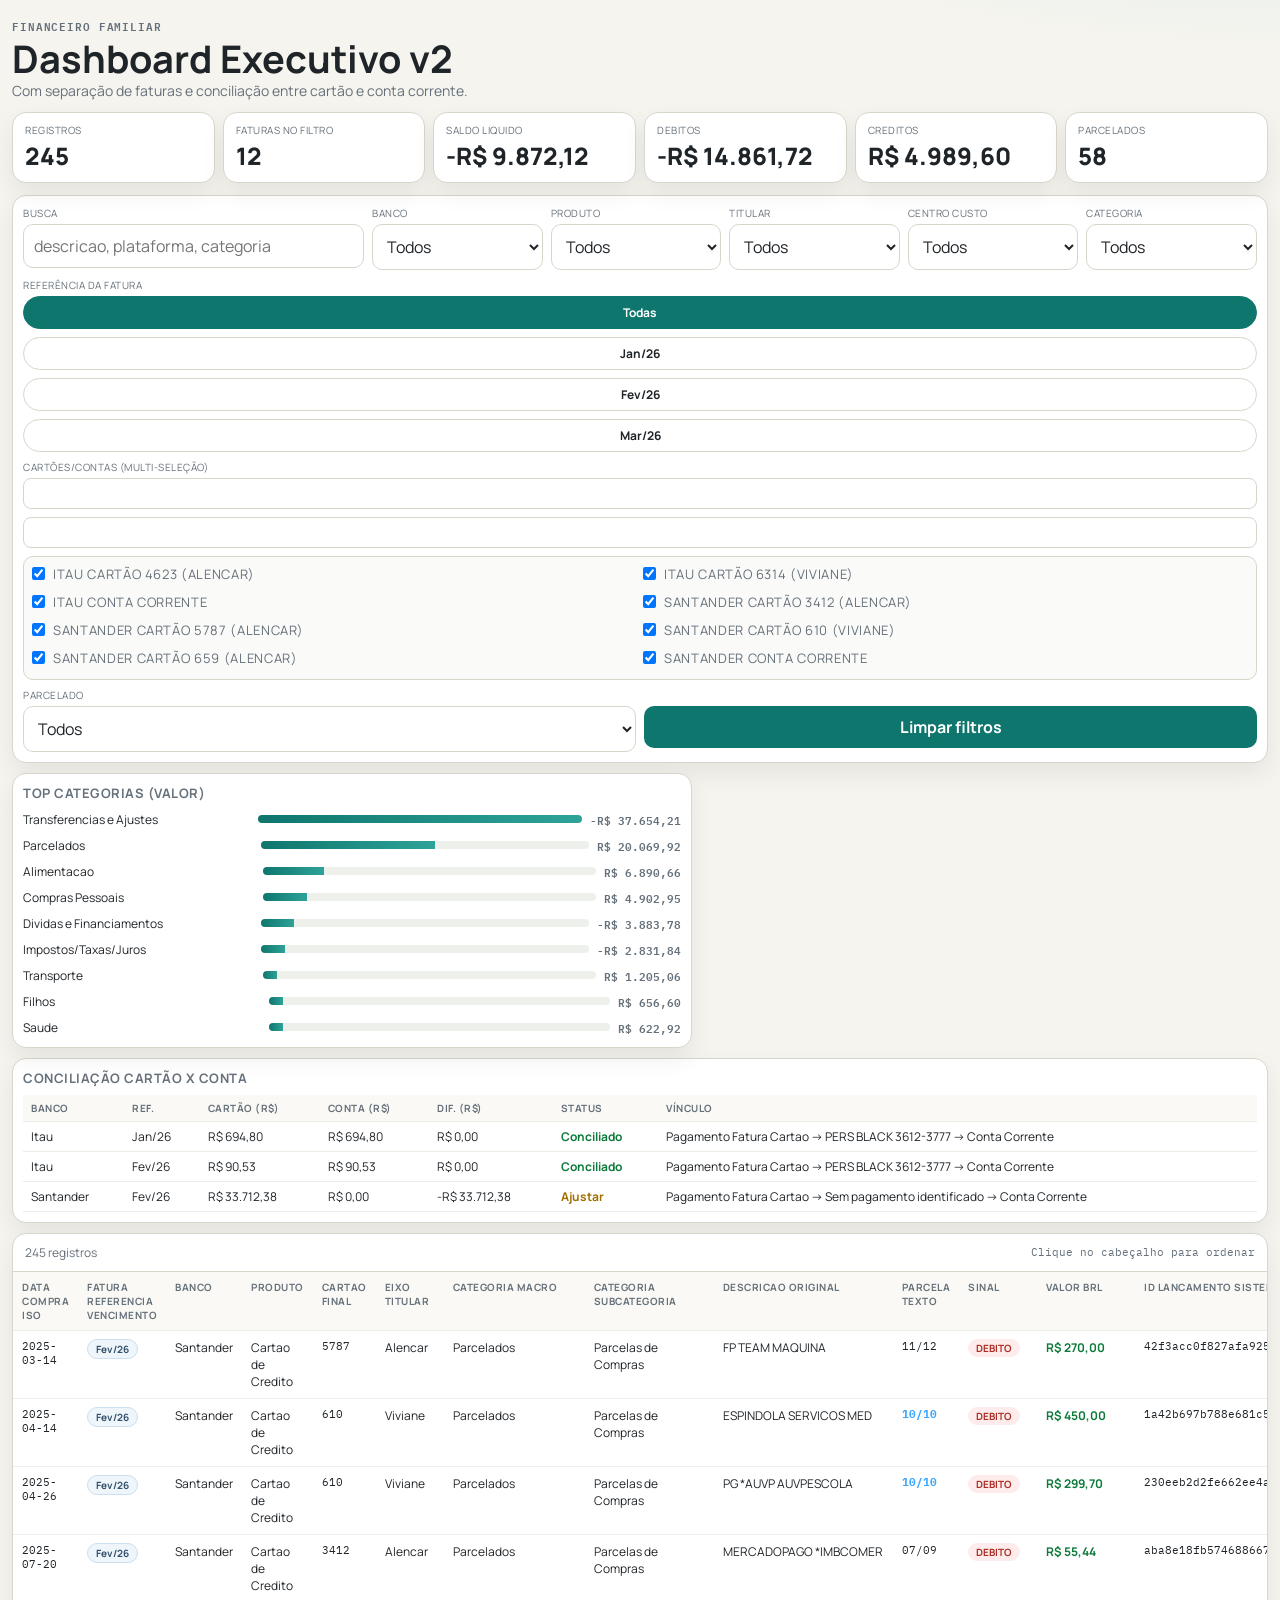
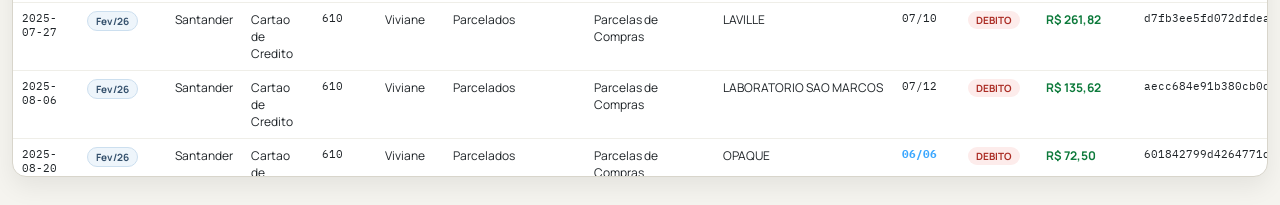
==== index.html @ 56cb9957 "add static index for GitHub Pages" ====
<!doctype html>
<html lang="pt-BR">
<head>
<meta charset="utf-8" />
<meta name="viewport" content="width=device-width, initial-scale=1" />
<title>Dashboard Financeiro Familiar v2</title>
<link rel="preconnect" href="https://fonts.googleapis.com">
<link rel="preconnect" href="https://fonts.gstatic.com" crossorigin>
<link href="https://fonts.googleapis.com/css2?family=Manrope:wght@400;600;700;800&family=IBM+Plex+Mono:wght@400;600&display=swap" rel="stylesheet">
<style>
:root{--bg:#f5f4ef;--card:#fff;--text:#1f2428;--muted:#65707a;--line:#d8d5cb;--brand:#0f766e;--neg:#ab2d25;--pos:#0d7a3b;--radius:14px;--shadow:0 10px 24px rgba(0,0,0,.07);--last:#3ba7ff;}
*{box-sizing:border-box;min-width:0;} html,body{margin:0;padding:0;overflow-x:hidden;}
body{font-family:Manrope,sans-serif;color:var(--text);background:radial-gradient(900px 320px at 100% -10%,#d9e9e5 0%,transparent 70%),radial-gradient(800px 280px at -10% -10%,#ece7d9 0%,transparent 70%),var(--bg)}
.container{max-width:1320px;margin:0 auto;padding:16px 12px 28px}.kicker{margin:0;font:600 11px 'IBM Plex Mono',monospace;color:var(--muted);letter-spacing:.08em;text-transform:uppercase}h1{margin:4px 0 2px;font-size:clamp(24px,5vw,38px);line-height:1.05}.subtitle{margin:0;color:var(--muted);font-size:14px}
.card{background:var(--card);border:1px solid var(--line);border-radius:var(--radius);box-shadow:var(--shadow)}
.kpis{display:grid;grid-template-columns:1fr 1fr;gap:8px;margin:12px 0}.k{padding:10px 12px}.k .l{font-size:10px;text-transform:uppercase;color:var(--muted);letter-spacing:.05em}.k .v{margin-top:2px;font-size:24px;font-weight:800}
.filters{padding:10px;display:grid;gap:8px}
.row{display:grid;grid-template-columns:1fr;gap:8px}
label{font-size:10px;text-transform:uppercase;color:var(--muted);letter-spacing:.05em;margin-bottom:4px;display:block}
input,select,button{border:1px solid var(--line);border-radius:10px;padding:10px;font:inherit;background:#fff;color:var(--text);width:100%}button{cursor:pointer;border:none;background:var(--brand);color:#fff;font-weight:700}
.chips{display:flex;gap:8px;flex-wrap:wrap}.chip-btn{border:1px solid var(--line);background:#fff;color:var(--text);border-radius:999px;padding:7px 12px;font-size:12px;font-weight:700;cursor:pointer}.chip-btn.active{background:var(--brand);border-color:var(--brand);color:#fff}
.card-select-top{display:flex;gap:8px;flex-wrap:wrap;margin-bottom:8px}.small-btn{border:1px solid var(--line);border-radius:8px;padding:6px 10px;font-size:12px;background:#fff;cursor:pointer}
.card-options{display:grid;grid-template-columns:1fr;gap:6px;max-height:150px;overflow:auto;border:1px solid var(--line);border-radius:10px;padding:8px;background:#fafaf8}.card-opt{display:flex;align-items:center;gap:8px;font-size:13px}.card-opt input{width:auto;margin:0}
.split{display:grid;grid-template-columns:1fr;gap:10px;margin:10px 0}.panel{padding:10px}.panel h3{margin:0 0 8px;font-size:13px;text-transform:uppercase;color:var(--muted);letter-spacing:.04em}
.bar-list{display:grid;gap:7px}.bar-row{display:grid;grid-template-columns:1.4fr 2fr auto;gap:8px;align-items:center}.bar-label{font-size:12px;white-space:nowrap;overflow:hidden;text-overflow:ellipsis}.bar-track{height:8px;background:#edf0eb;border-radius:999px;overflow:hidden}.bar-fill{height:100%;background:linear-gradient(90deg,#0f766e,#2ea397)}.bar-val{font:600 11px 'IBM Plex Mono',monospace;color:var(--muted)}
.reco-table{width:100%;border-collapse:collapse}.reco-table th,.reco-table td{padding:6px 8px;border-bottom:1px solid #ecebe4;font-size:12px;text-align:left;vertical-align:top}.reco-table th{font-size:10px;text-transform:uppercase;letter-spacing:.05em;color:var(--muted)}.ok{color:var(--pos);font-weight:700}.warn{color:#a16e00;font-weight:700}.reco-empty{padding:8px;border:1px solid #ecebe4;border-radius:8px;color:var(--muted);font-size:12px}
.table-head{display:flex;justify-content:space-between;align-items:center;padding:10px 12px;border-bottom:1px solid var(--line);color:var(--muted);font-size:12px}.table-wrap{max-height:56vh;overflow:auto}
table{width:100%;min-width:1200px;border-collapse:collapse}th,td{padding:8px 9px;border-bottom:1px solid #efeee8;text-align:left;font-size:12px;vertical-align:top}th{position:sticky;top:0;z-index:1;background:#faf9f5;color:var(--muted);text-transform:uppercase;letter-spacing:.05em;font-size:10px;cursor:pointer}
.mono{font-family:'IBM Plex Mono',monospace;font-size:11px}.tag{display:inline-block;border-radius:999px;padding:2px 8px;font-size:10px;font-weight:700}.deb{background:#fdeceb;color:var(--neg)}.cre{background:#ecf8ef;color:var(--pos)}.tag-fat{background:#eef5fb;color:#35516d;border:1px solid #ccdfef}.vpos{color:var(--pos);font-weight:700}.vneg{color:var(--neg);font-weight:700}.parcela-last{color:var(--last);font-weight:800}
@media (min-width:920px){.kpis{grid-template-columns:repeat(6,1fr)}.row.cols6{grid-template-columns:2fr repeat(5,1fr)}.split{grid-template-columns:1.2fr 1fr}.card-options{grid-template-columns:1fr 1fr}}
</style>
</head>
<body>
<div class="container">
  <p class="kicker">Financeiro Familiar</p>
  <h1>Dashboard Executivo v2</h1>
  <p class="subtitle">Com separação de faturas e conciliação entre cartão e conta corrente.</p>

  <section class="kpis" id="kpis"></section>

  <section class="card filters">
    <div class="row cols6">
      <div><label>Busca</label><input id="q" placeholder="descricao, plataforma, categoria"/></div>
      <div><label>Banco</label><select id="banco"></select></div>
      <div><label>Produto</label><select id="produto"></select></div>
      <div><label>Titular</label><select id="titular"></select></div>
      <div><label>Centro Custo</label><select id="cc"></select></div>
      <div><label>Categoria</label><select id="macro"></select></div>
    </div>

    <div>
      <label>Referência da Fatura</label>
      <div id="fatref-chips" class="chips"></div>
    </div>

    <div>
      <label>Cartões/Contas (multi-seleção)</label>
      <div class="card-select-top">
        <button type="button" id="cards-all" class="small-btn">Selecionar todos</button>
        <button type="button" id="cards-none" class="small-btn">Limpar seleção</button>
      </div>
      <div id="card-options" class="card-options"></div>
    </div>

    <div class="row" style="grid-template-columns:1fr 1fr;">
      <div><label>Parcelado</label><select id="parcelado"><option value="">Todos</option><option value="true">Sim</option><option value="false">Nao</option></select></div>
      <div><label>&nbsp;</label><button id="reset">Limpar filtros</button></div>
    </div>
  </section>

  <section class="split">
    <div class="card panel"><h3>Top Categorias (Valor)</h3><div id="bars-macro" class="bar-list"></div></div>
  </section>
  <section class="card panel" style="margin:10px 0;">
    <h3>Conciliação Cartão x Conta</h3>
    <div id="reco-list" class="bar-list"></div>
  </section>

  <section class="card">
    <div class="table-head"><span id="count">0 registros</span><span class="mono">Clique no cabeçalho para ordenar</span></div>
    <div class="table-wrap"><table><thead><tr id="head"></tr></thead><tbody id="body"></tbody></table></div>
  </section>
</div>

<script>
const DATA = [{"arquivo_origem": "Santander/Fatura_Cartões_Santander_F-09-02_V-17-02.pdf", "banco": "Santander", "canal_transacao": "Cartao", "cartao_final": 5787.0, "cartao_final_texto": "'5787", "cartao_mascarado": "5228 XXXX XXXX 5787", "categoria_macro": "Parcelados", "categoria_subcategoria": "Parcelas de Compras", "chave_deduplicacao": "5787|2025-03-14|270.00|FP TEAM MAQUINA", "codigo_linha_extrato": 3.0, "competencia_fatura": "2026-02", "conferido_manualmente": "", "data_compra_iso": "2025-03-14", "data_compra_original": "14/03", "data_fechamento_fatura": "2026-02-09", "data_vencimento_fatura": "2026-02-17", "descricao_normalizada": "FP TEAM MAQUINA", "descricao_original": "FP TEAM MAQUINA", "eh_parcelado": true, "estabelecimento_padronizado": "", "hash_agrupamento_compra": "5787-FP TEAM MAQUINA-12", "id_unico_lancamento": "SANT-5787-PAR-2025-03-14-270.00-FPTEAMMAQUINA", "instituicao_financeira": "Banco Santander (Brasil) S.A.", "moeda_principal": "BRL", "observacoes": "", "pagina_origem": 2.0, "pais_transacao": "BR", "parcela_numero": 11.0, "parcela_texto": "11/12", "parcela_total": 12.0, "periodo_compras_fim": "2026-02-09", "periodo_compras_inicio": "2026-01-13", "produto": "Cartao de Credito", "projeto_centro_custo": "", "recorrente_suspeita": "NAO", "secao_fatura": "Parcelamentos", "sinal": "DEBITO", "status_parcela": "INTERMEDIARIA", "tipo_documento_origem": "Fatura Cartao de Credito PDF", "tipo_lancamento": "Parcelamentos", "titular_cartao": "ALENCAR V A SILVA", "titular_fatura": "ALENCAR VITOR AVELAR SILVA", "total_fatura_brl": 33712.32, "valor_brl": 270.0, "valor_usd": 0.0, "plataforma": "", "categoria_origem_macro": "Compras Pessoais", "categoria_origem_subcategoria": "Outros Consumos", "eixo_titular": "Alencar", "eixo_centro_custo": "Familia - Geral", "flag_profissional_reembolsavel": "", "taxonomia_versao": "v1", "fatura_referencia_vencimento": "Fev/26", "fatura_referencia_competencia": "Fev/26", "fatura_chave": "Santander|Cartao de Credito|5787|2026-02-17", "fatura_rotulo": "Santander Cartao 5787 • Venc Fev/26 • Ciclo 2026-01-13 a 2026-02-09", "chave_deduplicacao_sistema": "SANTANDER|CARTAO DE CREDITO|5787|2025-03-14|FP TEAM MAQUINA|270.0|11/12|2026-02|PARCELAMENTOS|FEV/26", "id_lancamento_sistema": "42f3acc0f827afa9257a"}, {"arquivo_origem": "Santander/Fatura_Cartões_Santander_F-09-02_V-17-02.pdf", "banco": "Santander", "canal_transacao": "Cartao", "cartao_final": 610.0, "cartao_final_texto": "'0610", "cartao_mascarado": "5228 XXXX XXXX 0610", "categoria_macro": "Parcelados", "categoria_subcategoria": "Parcelas de Compras", "chave_deduplicacao": "0610|2025-04-14|450.00|ESPINDOLA SERVICOS MED", "codigo_linha_extrato": 2.0, "competencia_fatura": "2026-02", "conferido_manualmente": "", "data_compra_iso": "2025-04-14", "data_compra_original": "14/04", "data_fechamento_fatura": "2026-02-09", "data_vencimento_fatura": "2026-02-17", "descricao_normalizada": "ESPINDOLA SERVICOS MED", "descricao_original": "ESPINDOLA SERVICOS MED", "eh_parcelado": true, "estabelecimento_padronizado": "", "hash_agrupamento_compra": "0610-ESPINDOLA SERVICOS M-10", "id_unico_lancamento": "SANT-0610-PAR-2025-04-14-450.00-ESPINDOLASERVICO", "instituicao_financeira": "Banco Santander (Brasil) S.A.", "moeda_principal": "BRL", "observacoes": "", "pagina_origem": 3.0, "pais_transacao": "BR", "parcela_numero": 10.0, "parcela_texto": "10/10", "parcela_total": 10.0, "periodo_compras_fim": "2026-02-09", "periodo_compras_inicio": "2026-01-13", "produto": "Cartao de Credito", "projeto_centro_custo": "", "recorrente_suspeita": "NAO", "secao_fatura": "Parcelamentos", "sinal": "DEBITO", "status_parcela": "ULTIMA", "tipo_documento_origem": "Fatura Cartao de Credito PDF", "tipo_lancamento": "Parcelamentos", "titular_cartao": "VIVIANE A M ANDRADE", "titular_fatura": "ALENCAR VITOR AVELAR SILVA", "total_fatura_brl": 33712.32, "valor_brl": 450.0, "valor_usd": 0.0, "plataforma": "", "categoria_origem_macro": "Compras Pessoais", "categoria_origem_subcategoria": "Outros Consumos", "eixo_titular": "Viviane", "eixo_centro_custo": "Familia - Geral", "flag_profissional_reembolsavel": "", "taxonomia_versao": "v1", "fatura_referencia_vencimento": "Fev/26", "fatura_referencia_competencia": "Fev/26", "fatura_chave": "Santander|Cartao de Credito|0610|2026-02-17", "fatura_rotulo": "Santander Cartao 0610 • Venc Fev/26 • Ciclo 2026-01-13 a 2026-02-09", "chave_deduplicacao_sistema": "SANTANDER|CARTAO DE CREDITO|0610|2025-04-14|ESPINDOLA SERVICOS MED|450.0|10/10|2026-02|PARCELAMENTOS|FEV/26", "id_lancamento_sistema": "1a42b697b788e681c5d9"}, {"arquivo_origem": "Santander/Fatura_Cartões_Santander_F-09-02_V-17-02.pdf", "banco": "Santander", "canal_transacao": "Cartao", "cartao_final": 610.0, "cartao_final_texto": "'0610", "cartao_mascarado": "5228 XXXX XXXX 0610", "categoria_macro": "Parcelados", "categoria_subcategoria": "Parcelas de Compras", "chave_deduplicacao": "0610|2025-04-26|299.70|PG *AUVP AUVPESCOLA", "codigo_linha_extrato": 2.0, "competencia_fatura": "2026-02", "conferido_manualmente": "", "data_compra_iso": "2025-04-26", "data_compra_original": "26/04", "data_fechamento_fatura": "2026-02-09", "data_vencimento_fatura": "2026-02-17", "descricao_normalizada": "PG *AUVP AUVPESCOLA", "descricao_original": "PG *AUVP AUVPESCOLA", "eh_parcelado": true, "estabelecimento_padronizado": "", "hash_agrupamento_compra": "0610-PG *AUVP AUVPESCOLA-10", "id_unico_lancamento": "SANT-0610-PAR-2025-04-26-299.70-PGAUVPAUVPESCOLA", "instituicao_financeira": "Banco Santander (Brasil) S.A.", "moeda_principal": "BRL", "observacoes": "", "pagina_origem": 3.0, "pais_transacao": "BR", "parcela_numero": 10.0, "parcela_texto": "10/10", "parcela_total": 10.0, "periodo_compras_fim": "2026-02-09", "periodo_compras_inicio": "2026-01-13", "produto": "Cartao de Credito", "projeto_centro_custo": "", "recorrente_suspeita": "NAO", "secao_fatura": "Parcelamentos", "sinal": "DEBITO", "status_parcela": "ULTIMA", "tipo_documento_origem": "Fatura Cartao de Credito PDF", "tipo_lancamento": "Parcelamentos", "titular_cartao": "VIVIANE A M ANDRADE", "titular_fatura": "ALENCAR VITOR AVELAR SILVA", "total_fatura_brl": 33712.32, "valor_brl": 299.7, "valor_usd": 0.0, "plataforma": "", "categoria_origem_macro": "Educacao", "categoria_origem_subcategoria": "Cursos e Educacao", "eixo_titular": "Viviane", "eixo_centro_custo": "Familia - Geral", "flag_profissional_reembolsavel": "", "taxonomia_versao": "v1", "fatura_referencia_vencimento": "Fev/26", "fatura_referencia_competencia": "Fev/26", "fatura_chave": "Santander|Cartao de Credito|0610|2026-02-17", "fatura_rotulo": "Santander Cartao 0610 • Venc Fev/26 • Ciclo 2026-01-13 a 2026-02-09", "chave_deduplicacao_sistema": "SANTANDER|CARTAO DE CREDITO|0610|2025-04-26|PG *AUVP AUVPESCOLA|299.7|10/10|2026-02|PARCELAMENTOS|FEV/26", "id_lancamento_sistema": "230eeb2d2fe662ee4ae3"}, {"arquivo_origem": "Santander/Fatura_Cartões_Santander_F-09-02_V-17-02.pdf", "banco": "Santander", "canal_transacao": "Cartao", "cartao_final": 3412.0, "cartao_final_texto": "'3412", "cartao_mascarado": "5480 XXXX XXXX 3412", "categoria_macro": "Parcelados", "categoria_subcategoria": "Parcelas de Compras", "chave_deduplicacao": "3412|2025-07-20|55.44|MERCADOPAGO *IMBCOMER", "codigo_linha_extrato": "", "competencia_fatura": "2026-02", "conferido_manualmente": "", "data_compra_iso": "2025-07-20", "data_compra_original": "20/07", "data_fechamento_fatura": "2026-02-09", "data_vencimento_fatura": "2026-02-17", "descricao_normalizada": "MERCADOPAGO *IMBCOMER", "descricao_original": "MERCADOPAGO *IMBCOMER", "eh_parcelado": true, "estabelecimento_padronizado": "", "hash_agrupamento_compra": "3412-MERCADOPAGO *IMBCOME-9", "id_unico_lancamento": "SANT-3412-PAR-2025-07-20-55.44-MERCADOPAGOIMBCO", "instituicao_financeira": "Banco Santander (Brasil) S.A.", "moeda_principal": "BRL", "observacoes": "", "pagina_origem": 2.0, "pais_transacao": "BR", "parcela_numero": 7.0, "parcela_texto": "07/09", "parcela_total": 9.0, "periodo_compras_fim": "2026-02-09", "periodo_compras_inicio": "2026-01-13", "produto": "Cartao de Credito", "projeto_centro_custo": "", "recorrente_suspeita": "NAO", "secao_fatura": "Parcelamentos", "sinal": "DEBITO", "status_parcela": "INTERMEDIARIA", "tipo_documento_origem": "Fatura Cartao de Credito PDF", "tipo_lancamento": "Parcelamentos", "titular_cartao": "ALENCAR V A SILVA", "titular_fatura": "ALENCAR VITOR AVELAR SILVA", "total_fatura_brl": 33712.32, "valor_brl": 55.44, "valor_usd": 0.0, "plataforma": "Mercado Pago", "categoria_origem_macro": "Compras Pessoais", "categoria_origem_subcategoria": "Plataforma Mercado Pago", "eixo_titular": "Alencar", "eixo_centro_custo": "Familia - Geral", "flag_profissional_reembolsavel": "", "taxonomia_versao": "v1", "fatura_referencia_vencimento": "Fev/26", "fatura_referencia_competencia": "Fev/26", "fatura_chave": "Santander|Cartao de Credito|3412|2026-02-17", "fatura_rotulo": "Santander Cartao 3412 • Venc Fev/26 • Ciclo 2026-01-13 a 2026-02-09", "chave_deduplicacao_sistema": "SANTANDER|CARTAO DE CREDITO|3412|2025-07-20|MERCADOPAGO *IMBCOMER|55.44|07/09|2026-02|PARCELAMENTOS|FEV/26", "id_lancamento_sistema": "aba8e18fb574688667f3"}, {"arquivo_origem": "Santander/Fatura_Cartões_Santander_F-09-02_V-17-02.pdf", "banco": "Santander", "canal_transacao": "Cartao", "cartao_final": 610.0, "cartao_final_texto": "'0610", "cartao_mascarado": "5228 XXXX XXXX 0610", "categoria_macro": "Parcelados", "categoria_subcategoria": "Parcelas de Compras", "chave_deduplicacao": "0610|2025-07-27|261.82|LAVILLE", "codigo_linha_extrato": 3.0, "competencia_fatura": "2026-02", "conferido_manualmente": "", "data_compra_iso": "2025-07-27", "data_compra_original": "27/07", "data_fechamento_fatura": "2026-02-09", "data_vencimento_fatura": "2026-02-17", "descricao_normalizada": "LAVILLE", "descricao_original": "LAVILLE", "eh_parcelado": true, "estabelecimento_padronizado": "", "hash_agrupamento_compra": "0610-LAVILLE-10", "id_unico_lancamento": "SANT-0610-PAR-2025-07-27-261.82-LAVILLE", "instituicao_financeira": "Banco Santander (Brasil) S.A.", "moeda_principal": "BRL", "observacoes": "", "pagina_origem": 3.0, "pais_transacao": "BR", "parcela_numero": 7.0, "parcela_texto": "07/10", "parcela_total": 10.0, "periodo_compras_fim": "2026-02-09", "periodo_compras_inicio": "2026-01-13", "produto": "Cartao de Credito", "projeto_centro_custo": "", "recorrente_suspeita": "NAO", "secao_fatura": "Parcelamentos", "sinal": "DEBITO", "status_parcela": "INTERMEDIARIA", "tipo_documento_origem": "Fatura Cartao de Credito PDF", "tipo_lancamento": "Parcelamentos", "titular_cartao": "VIVIANE A M ANDRADE", "titular_fatura": "ALENCAR VITOR AVELAR SILVA", "total_fatura_brl": 33712.32, "valor_brl": 261.82, "valor_usd": 0.0, "plataforma": "", "categoria_origem_macro": "Compras Pessoais", "categoria_origem_subcategoria": "Outros Consumos", "eixo_titular": "Viviane", "eixo_centro_custo": "Familia - Geral", "flag_profissional_reembolsavel": "", "taxonomia_versao": "v1", "fatura_referencia_vencimento": "Fev/26", "fatura_referencia_competencia": "Fev/26", "fatura_chave": "Santander|Cartao de Credito|0610|2026-02-17", "fatura_rotulo": "Santander Cartao 0610 • Venc Fev/26 • Ciclo 2026-01-13 a 2026-02-09", "chave_deduplicacao_sistema": "SANTANDER|CARTAO DE CREDITO|0610|2025-07-27|LAVILLE|261.82|07/10|2026-02|PARCELAMENTOS|FEV/26", "id_lancamento_sistema": "d7fb3ee5fd072dfdea58"}, {"arquivo_origem": "Santander/Fatura_Cartões_Santander_F-09-02_V-17-02.pdf", "banco": "Santander", "canal_transacao": "Cartao", "cartao_final": 610.0, "cartao_final_texto": "'0610", "cartao_mascarado": "5228 XXXX XXXX 0610", "categoria_macro": "Parcelados", "categoria_subcategoria": "Parcelas de Compras", "chave_deduplicacao": "0610|2025-08-06|135.62|LABORATORIO SAO MARCOS", "codigo_linha_extrato": 3.0, "competencia_fatura": "2026-02", "conferido_manualmente": "", "data_compra_iso": "2025-08-06", "data_compra_original": "06/08", "data_fechamento_fatura": "2026-02-09", "data_vencimento_fatura": "2026-02-17", "descricao_normalizada": "LABORATORIO SAO MARCOS", "descricao_original": "LABORATORIO SAO MARCOS", "eh_parcelado": true, "estabelecimento_padronizado": "", "hash_agrupamento_compra": "0610-LABORATORIO SAO MARC-12", "id_unico_lancamento": "SANT-0610-PAR-2025-08-06-135.62-LABORATORIOSAOMA", "instituicao_financeira": "Banco Santander (Brasil) S.A.", "moeda_principal": "BRL", "observacoes": "", "pagina_origem": 3.0, "pais_transacao": "BR", "parcela_numero": 7.0, "parcela_texto": "07/12", "parcela_total": 12.0, "periodo_compras_fim": "2026-02-09", "periodo_compras_inicio": "2026-01-13", "produto": "Cartao de Credito", "projeto_centro_custo": "", "recorrente_suspeita": "NAO", "secao_fatura": "Parcelamentos", "sinal": "DEBITO", "status_parcela": "INTERMEDIARIA", "tipo_documento_origem": "Fatura Cartao de Credito PDF", "tipo_lancamento": "Parcelamentos", "titular_cartao": "VIVIANE A M ANDRADE", "titular_fatura": "ALENCAR VITOR AVELAR SILVA", "total_fatura_brl": 33712.32, "valor_brl": 135.62, "valor_usd": 0.0, "plataforma": "", "categoria_origem_macro": "Saude", "categoria_origem_subcategoria": "Farmacia e Cuidados", "eixo_titular": "Viviane", "eixo_centro_custo": "Familia - Geral", "flag_profissional_reembolsavel": "", "taxonomia_versao": "v1", "fatura_referencia_vencimento": "Fev/26", "fatura_referencia_competencia": "Fev/26", "fatura_chave": "Santander|Cartao de Credito|0610|2026-02-17", "fatura_rotulo": "Santander Cartao 0610 • Venc Fev/26 • Ciclo 2026-01-13 a 2026-02-09", "chave_deduplicacao_sistema": "SANTANDER|CARTAO DE CREDITO|0610|2025-08-06|LABORATORIO SAO MARCOS|135.62|07/12|2026-02|PARCELAMENTOS|FEV/26", "id_lancamento_sistema": "aecc684e91b380cb0d3a"}, {"arquivo_origem": "Santander/Fatura_Cartões_Santander_F-09-02_V-17-02.pdf", "banco": "Santander", "canal_transacao": "Cartao", "cartao_final": 610.0, "cartao_final_texto": "'0610", "cartao_mascarado": "5228 XXXX XXXX 0610", "categoria_macro": "Parcelados", "categoria_subcategoria": "Parcelas de Compras", "chave_deduplicacao": "0610|2025-08-20|72.50|OPAQUE", "codigo_linha_extrato": 3.0, "competencia_fatura": "2026-02", "conferido_manualmente": "", "data_compra_iso": "2025-08-20", "data_compra_original": "20/08", "data_fechamento_fatura": "2026-02-09", "data_vencimento_fatura": "2026-02-17", "descricao_normalizada": "OPAQUE", "descricao_original": "OPAQUE", "eh_parcelado": true, "estabelecimento_padronizado": "", "hash_agrupamento_compra": "0610-OPAQUE-6", "id_unico_lancamento": "SANT-0610-PAR-2025-08-20-72.50-OPAQUE", "instituicao_financeira": "Banco Santander (Brasil) S.A.", "moeda_principal": "BRL", "observacoes": "", "pagina_origem": 3.0, "pais_transacao": "BR", "parcela_numero": 6.0, "parcela_texto": "06/06", "parcela_total": 6.0, "periodo_compras_fim": "2026-02-09", "periodo_compras_inicio": "2026-01-13", "produto": "Cartao de Credito", "projeto_centro_custo": "", "recorrente_suspeita": "NAO", "secao_fatura": "Parcelamentos", "sinal": "DEBITO", "status_parcela": "ULTIMA", "tipo_documento_origem": "Fatura Cartao de Credito PDF", "tipo_lancamento": "Parcelamentos", "titular_cartao": "VIVIANE A M ANDRADE", "titular_fatura": "ALENCAR VITOR AVELAR SILVA", "total_fatura_brl": 33712.32, "valor_brl": 72.5, "valor_usd": 0.0, "plataforma": "", "categoria_origem_macro": "Compras Pessoais", "categoria_origem_subcategoria": "Outros Consumos", "eixo_titular": "Viviane", "eixo_centro_custo": "Familia - Geral", "flag_profissional_reembolsavel": "", "taxonomia_versao": "v1", "fatura_referencia_vencimento": "Fev/26", "fatura_referencia_competencia": "Fev/26", "fatura_chave": "Santander|Cartao de Credito|0610|2026-02-17", "fatura_rotulo": "Santander Cartao 0610 • Venc Fev/26 • Ciclo 2026-01-13 a 2026-02-09", "chave_deduplicacao_sistema": "SANTANDER|CARTAO DE CREDITO|0610|2025-08-20|OPAQUE|72.5|06/06|2026-02|PARCELAMENTOS|FEV/26", "id_lancamento_sistema": "601842799d4264771d96"}, {"arquivo_origem": "Santander/Fatura_Cartões_Santander_F-09-02_V-17-02.pdf", "banco": "Santander", "canal_transacao": "Cartao", "cartao_final": 610.0, "cartao_final_texto": "'0610", "cartao_mascarado": "5228 XXXX XXXX 0610", "categoria_macro": "Parcelados", "categoria_subcategoria": "Parcelas de Compras", "chave_deduplicacao": "0610|2025-08-23|201.90|NV NOVA LIMA CM", "codigo_linha_extrato": 3.0, "competencia_fatura": "2026-02", "conferido_manualmente": "", "data_compra_iso": "2025-08-23", "data_compra_original": "23/08", "data_fechamento_fatura": "2026-02-09", "data_vencimento_fatura": "2026-02-17", "descricao_normalizada": "NV NOVA LIMA CM", "descricao_original": "NV NOVA LIMA CM", "eh_parcelado": true, "estabelecimento_padronizado": "", "hash_agrupamento_compra": "0610-NV NOVA LIMA CM-6", "id_unico_lancamento": "SANT-0610-PAR-2025-08-23-201.90-NVNOVALIMACM", "instituicao_financeira": "Banco Santander (Brasil) S.A.", "moeda_principal": "BRL", "observacoes": "", "pagina_origem": 3.0, "pais_transacao": "BR", "parcela_numero": 6.0, "parcela_texto": "06/06", "parcela_total": 6.0, "periodo_compras_fim": "2026-02-09", "periodo_compras_inicio": "2026-01-13", "produto": "Cartao de Credito", "projeto_centro_custo": "", "recorrente_suspeita": "NAO", "secao_fatura": "Parcelamentos", "sinal": "DEBITO", "status_parcela": "ULTIMA", "tipo_documento_origem": "Fatura Cartao de Credito PDF", "tipo_lancamento": "Parcelamentos", "titular_cartao": "VIVIANE A M ANDRADE", "titular_fatura": "ALENCAR VITOR AVELAR SILVA", "total_fatura_brl": 33712.32, "valor_brl": 201.9, "valor_usd": 0.0, "plataforma": "", "categoria_origem_macro": "Compras Pessoais", "categoria_origem_subcategoria": "Outros Consumos", "eixo_titular": "Viviane", "eixo_centro_custo": "Familia - Geral", "flag_profissional_reembolsavel": "", "taxonomia_versao": "v1", "fatura_referencia_vencimento": "Fev/26", "fatura_referencia_competencia": "Fev/26", "fatura_chave": "Santander|Cartao de Credito|0610|2026-02-17", "fatura_rotulo": "Santander Cartao 0610 • Venc Fev/26 • Ciclo 2026-01-13 a 2026-02-09", "chave_deduplicacao_sistema": "SANTANDER|CARTAO DE CREDITO|0610|2025-08-23|NV NOVA LIMA CM|201.9|06/06|2026-02|PARCELAMENTOS|FEV/26", "id_lancamento_sistema": "b4391985ea28f4507c8b"}, {"arquivo_origem": "Santander/Fatura_Cartões_Santander_F-09-02_V-17-02.pdf", "banco": "Santander", "canal_transacao": "Cartao", "cartao_final": 610.0, "cartao_final_texto": "'0610", "cartao_mascarado": "5228 XXXX XXXX 0610", "categoria_macro": "Parcelados", "categoria_subcategoria": "Parcelas de Compras", "chave_deduplicacao": "0610|2025-09-06|111.66|BOLA SHOW", "codigo_linha_extrato": 3.0, "competencia_fatura": "2026-02", "conferido_manualmente": "", "data_compra_iso": "2025-09-06", "data_compra_original": "06/09", "data_fechamento_fatura": "2026-02-09", "data_vencimento_fatura": "2026-02-17", "descricao_normalizada": "BOLA SHOW", "descricao_original": "BOLA SHOW", "eh_parcelado": true, "estabelecimento_padronizado": "", "hash_agrupamento_compra": "0610-BOLA SHOW-6", "id_unico_lancamento": "SANT-0610-PAR-2025-09-06-111.66-BOLASHOW", "instituicao_financeira": "Banco Santander (Brasil) S.A.", "moeda_principal": "BRL", "observacoes": "", "pagina_origem": 3.0, "pais_transacao": "BR", "parcela_numero": 6.0, "parcela_texto": "06/06", "parcela_total": 6.0, "periodo_compras_fim": "2026-02-09", "periodo_compras_inicio": "2026-01-13", "produto": "Cartao de Credito", "projeto_centro_custo": "", "recorrente_suspeita": "NAO", "secao_fatura": "Parcelamentos", "sinal": "DEBITO", "status_parcela": "ULTIMA", "tipo_documento_origem": "Fatura Cartao de Credito PDF", "tipo_lancamento": "Parcelamentos", "titular_cartao": "VIVIANE A M ANDRADE", "titular_fatura": "ALENCAR VITOR AVELAR SILVA", "total_fatura_brl": 33712.32, "valor_brl": 111.66, "valor_usd": 0.0, "plataforma": "", "categoria_origem_macro": "Compras Pessoais", "categoria_origem_subcategoria": "Outros Consumos", "eixo_titular": "Viviane", "eixo_centro_custo": "Familia - Geral", "flag_profissional_reembolsavel": "", "taxonomia_versao": "v1", "fatura_referencia_vencimento": "Fev/26", "fatura_referencia_competencia": "Fev/26", "fatura_chave": "Santander|Cartao de Credito|0610|2026-02-17", "fatura_rotulo": "Santander Cartao 0610 • Venc Fev/26 • Ciclo 2026-01-13 a 2026-02-09", "chave_deduplicacao_sistema": "SANTANDER|CARTAO DE CREDITO|0610|2025-09-06|BOLA SHOW|111.66|06/06|2026-02|PARCELAMENTOS|FEV/26", "id_lancamento_sistema": "8ad39e176cd12fdb6a78"}, {"arquivo_origem": "Santander/Fatura_Cartões_Santander_F-09-02_V-17-02.pdf", "banco": "Santander", "canal_transacao": "Cartao", "cartao_final": 610.0, "cartao_final_texto": "'0610", "cartao_mascarado": "5228 XXXX XXXX 0610", "categoria_macro": "Parcelados", "categoria_subcategoria": "Parcelas de Compras", "chave_deduplicacao": "0610|2025-09-09|224.18|DECOPA", "codigo_linha_extrato": "", "competencia_fatura": "2026-02", "conferido_manualmente": "", "data_compra_iso": "2025-09-09", "data_compra_original": "09/09", "data_fechamento_fatura": "2026-02-09", "data_vencimento_fatura": "2026-02-17", "descricao_normalizada": "DECOPA", "descricao_original": "DECOPA", "eh_parcelado": true, "estabelecimento_padronizado": "", "hash_agrupamento_compra": "0610-DECOPA-10", "id_unico_lancamento": "SANT-0610-PAR-2025-09-09-224.18-DECOPA", "instituicao_financeira": "Banco Santander (Brasil) S.A.", "moeda_principal": "BRL", "observacoes": "", "pagina_origem": 3.0, "pais_transacao": "BR", "parcela_numero": 5.0, "parcela_texto": "05/10", "parcela_total": 10.0, "periodo_compras_fim": "2026-02-09", "periodo_compras_inicio": "2026-01-13", "produto": "Cartao de Credito", "projeto_centro_custo": "", "recorrente_suspeita": "NAO", "secao_fatura": "Parcelamentos", "sinal": "DEBITO", "status_parcela": "INTERMEDIARIA", "tipo_documento_origem": "Fatura Cartao de Credito PDF", "tipo_lancamento": "Parcelamentos", "titular_cartao": "VIVIANE A M ANDRADE", "titular_fatura": "ALENCAR VITOR AVELAR SILVA", "total_fatura_brl": 33712.32, "valor_brl": 224.18, "valor_usd": 0.0, "plataforma": "", "categoria_origem_macro": "Compras Pessoais", "categoria_origem_subcategoria": "Outros Consumos", "eixo_titular": "Viviane", "eixo_centro_custo": "Familia - Geral", "flag_profissional_reembolsavel": "", "taxonomia_versao": "v1", "fatura_referencia_vencimento": "Fev/26", "fatura_referencia_competencia": "Fev/26", "fatura_chave": "Santander|Cartao de Credito|0610|2026-02-17", "fatura_rotulo": "Santander Cartao 0610 • Venc Fev/26 • Ciclo 2026-01-13 a 2026-02-09", "chave_deduplicacao_sistema": "SANTANDER|CARTAO DE CREDITO|0610|2025-09-09|DECOPA|224.18|05/10|2026-02|PARCELAMENTOS|FEV/26", "id_lancamento_sistema": "bb9f88ac92fc9eea0299"}, {"arquivo_origem": "Santander/Fatura_Cartões_Santander_F-09-02_V-17-02.pdf", "banco": "Santander", "canal_transacao": "Cartao", "cartao_final": 3412.0, "cartao_final_texto": "'3412", "cartao_mascarado": "5480 XXXX XXXX 3412", "categoria_macro": "Parcelados", "categoria_subcategoria": "Parcelas de Compras", "chave_deduplicacao": "3412|2025-09-10|45.00|IG*DUOGOURMET", "codigo_linha_extrato": 2.0, "competencia_fatura": "2026-02", "conferido_manualmente": "", "data_compra_iso": "2025-09-10", "data_compra_original": "10/09", "data_fechamento_fatura": "2026-02-09", "data_vencimento_fatura": "2026-02-17", "descricao_normalizada": "IG*DUOGOURMET", "descricao_original": "IG*DUOGOURMET", "eh_parcelado": true, "estabelecimento_padronizado": "", "hash_agrupamento_compra": "3412-IG*DUOGOURMET-6", "id_unico_lancamento": "SANT-3412-PAR-2025-09-10-45.00-IGDUOGOURMET", "instituicao_financeira": "Banco Santander (Brasil) S.A.", "moeda_principal": "BRL", "observacoes": "", "pagina_origem": 2.0, "pais_transacao": "BR", "parcela_numero": 5.0, "parcela_texto": "05/06", "parcela_total": 6.0, "periodo_compras_fim": "2026-02-09", "periodo_compras_inicio": "2026-01-13", "produto": "Cartao de Credito", "projeto_centro_custo": "", "recorrente_suspeita": "NAO", "secao_fatura": "Parcelamentos", "sinal": "DEBITO", "status_parcela": "INTERMEDIARIA", "tipo_documento_origem": "Fatura Cartao de Credito PDF", "tipo_lancamento": "Parcelamentos", "titular_cartao": "ALENCAR V A SILVA", "titular_fatura": "ALENCAR VITOR AVELAR SILVA", "total_fatura_brl": 33712.32, "valor_brl": 45.0, "valor_usd": 0.0, "plataforma": "", "categoria_origem_macro": "Compras Pessoais", "categoria_origem_subcategoria": "Outros Consumos", "eixo_titular": "Alencar", "eixo_centro_custo": "Familia - Geral", "flag_profissional_reembolsavel": "", "taxonomia_versao": "v1", "fatura_referencia_vencimento": "Fev/26", "fatura_referencia_competencia": "Fev/26", "fatura_chave": "Santander|Cartao de Credito|3412|2026-02-17", "fatura_rotulo": "Santander Cartao 3412 • Venc Fev/26 • Ciclo 2026-01-13 a 2026-02-09", "chave_deduplicacao_sistema": "SANTANDER|CARTAO DE CREDITO|3412|2025-09-10|IG*DUOGOURMET|45.0|05/06|2026-02|PARCELAMENTOS|FEV/26", "id_lancamento_sistema": "38a24c71e1564f16be8a"}, {"arquivo_origem": "Santander/Fatura_Cartões_Santander_F-09-02_V-17-02.pdf", "banco": "Santander", "canal_transacao": "Cartao", "cartao_final": 610.0, "cartao_final_texto": "'0610", "cartao_mascarado": "5228 XXXX XXXX 0610", "categoria_macro": "Parcelados", "categoria_subcategoria": "Parcelas de Compras", "chave_deduplicacao": "0610|2025-09-12|661.00|BT BELVEDERE", "codigo_linha_extrato": 3.0, "competencia_fatura": "2026-02", "conferido_manualmente": "", "data_compra_iso": "2025-09-12", "data_compra_original": "12/09", "data_fechamento_fatura": "2026-02-09", "data_vencimento_fatura": "2026-02-17", "descricao_normalizada": "BT BELVEDERE", "descricao_original": "BT BELVEDERE", "eh_parcelado": true, "estabelecimento_padronizado": "", "hash_agrupamento_compra": "0610-BT BELVEDERE-12", "id_unico_lancamento": "SANT-0610-PAR-2025-09-12-661.00-BTBELVEDERE", "instituicao_financeira": "Banco Santander (Brasil) S.A.", "moeda_principal": "BRL", "observacoes": "", "pagina_origem": 3.0, "pais_transacao": "BR", "parcela_numero": 5.0, "parcela_texto": "05/12", "parcela_total": 12.0, "periodo_compras_fim": "2026-02-09", "periodo_compras_inicio": "2026-01-13", "produto": "Cartao de Credito", "projeto_centro_custo": "", "recorrente_suspeita": "NAO", "secao_fatura": "Parcelamentos", "sinal": "DEBITO", "status_parcela": "INTERMEDIARIA", "tipo_documento_origem": "Fatura Cartao de Credito PDF", "tipo_lancamento": "Parcelamentos", "titular_cartao": "VIVIANE A M ANDRADE", "titular_fatura": "ALENCAR VITOR AVELAR SILVA", "total_fatura_brl": 33712.32, "valor_brl": 661.0, "valor_usd": 0.0, "plataforma": "", "categoria_origem_macro": "Saude", "categoria_origem_subcategoria": "Academia", "eixo_titular": "Viviane", "eixo_centro_custo": "Familia - Geral", "flag_profissional_reembolsavel": "", "taxonomia_versao": "v1", "fatura_referencia_vencimento": "Fev/26", "fatura_referencia_competencia": "Fev/26", "fatura_chave": "Santander|Cartao de Credito|0610|2026-02-17", "fatura_rotulo": "Santander Cartao 0610 • Venc Fev/26 • Ciclo 2026-01-13 a 2026-02-09", "chave_deduplicacao_sistema": "SANTANDER|CARTAO DE CREDITO|0610|2025-09-12|BT BELVEDERE|661.0|05/12|2026-02|PARCELAMENTOS|FEV/26", "id_lancamento_sistema": "32624cbb4785b7686601"}, {"arquivo_origem": "Santander/Fatura_Cartões_Santander_F-09-02_V-17-02.pdf", "banco": "Santander", "canal_transacao": "Cartao", "cartao_final": 610.0, "cartao_final_texto": "'0610", "cartao_mascarado": "5228 XXXX XXXX 0610", "categoria_macro": "Parcelados", "categoria_subcategoria": "Parcelas de Compras", "chave_deduplicacao": "0610|2025-10-06|4248.00|PLASTICA DR GUSTAVO", "codigo_linha_extrato": 1.0, "competencia_fatura": "2026-02", "conferido_manualmente": "", "data_compra_iso": "2025-10-06", "data_compra_original": "06/10", "data_fechamento_fatura": "2026-02-09", "data_vencimento_fatura": "2026-02-17", "descricao_normalizada": "PLASTICA DR GUSTAVO", "descricao_original": "PLASTICA DR GUSTAVO", "eh_parcelado": true, "estabelecimento_padronizado": "", "hash_agrupamento_compra": "0610-PLASTICA DR GUSTAVO-6", "id_unico_lancamento": "SANT-0610-PAR-2025-10-06-4248.00-PLASTICADRGUSTAV", "instituicao_financeira": "Banco Santander (Brasil) S.A.", "moeda_principal": "BRL", "observacoes": "", "pagina_origem": 3.0, "pais_transacao": "BR", "parcela_numero": 5.0, "parcela_texto": "05/06", "parcela_total": 6.0, "periodo_compras_fim": "2026-02-09", "periodo_compras_inicio": "2026-01-13", "produto": "Cartao de Credito", "projeto_centro_custo": "", "recorrente_suspeita": "NAO", "secao_fatura": "Parcelamentos", "sinal": "DEBITO", "status_parcela": "INTERMEDIARIA", "tipo_documento_origem": "Fatura Cartao de Credito PDF", "tipo_lancamento": "Parcelamentos", "titular_cartao": "VIVIANE A M ANDRADE", "titular_fatura": "ALENCAR VITOR AVELAR SILVA", "total_fatura_brl": 33712.32, "valor_brl": 4248.0, "valor_usd": 0.0, "plataforma": "", "categoria_origem_macro": "Compras Pessoais", "categoria_origem_subcategoria": "Outros Consumos", "eixo_titular": "Viviane", "eixo_centro_custo": "Familia - Geral", "flag_profissional_reembolsavel": "", "taxonomia_versao": "v1", "fatura_referencia_vencimento": "Fev/26", "fatura_referencia_competencia": "Fev/26", "fatura_chave": "Santander|Cartao de Credito|0610|2026-02-17", "fatura_rotulo": "Santander Cartao 0610 • Venc Fev/26 • Ciclo 2026-01-13 a 2026-02-09", "chave_deduplicacao_sistema": "SANTANDER|CARTAO DE CREDITO|0610|2025-10-06|PLASTICA DR GUSTAVO|4248.0|05/06|2026-02|PARCELAMENTOS|FEV/26", "id_lancamento_sistema": "a426aa826d486f981c6b"}, {"arquivo_origem": "Santander/Fatura_Cartões_Santander_F-09-02_V-17-02.pdf", "banco": "Santander", "canal_transacao": "Cartao", "cartao_final": 610.0, "cartao_final_texto": "'0610", "cartao_mascarado": "5228 XXXX XXXX 0610", "categoria_macro": "Parcelados", "categoria_subcategoria": "Parcelas de Compras", "chave_deduplicacao": "0610|2025-10-10|907.33|HOSPITALDA", "codigo_linha_extrato": 3.0, "competencia_fatura": "2026-02", "conferido_manualmente": "", "data_compra_iso": "2025-10-10", "data_compra_original": "10/10", "data_fechamento_fatura": "2026-02-09", "data_vencimento_fatura": "2026-02-17", "descricao_normalizada": "HOSPITALDA", "descricao_original": "HOSPITALDA", "eh_parcelado": true, "estabelecimento_padronizado": "", "hash_agrupamento_compra": "0610-HOSPITALDA-12", "id_unico_lancamento": "SANT-0610-PAR-2025-10-10-907.33-HOSPITALDA", "instituicao_financeira": "Banco Santander (Brasil) S.A.", "moeda_principal": "BRL", "observacoes": "", "pagina_origem": 3.0, "pais_transacao": "BR", "parcela_numero": 4.0, "parcela_texto": "04/12", "parcela_total": 12.0, "periodo_compras_fim": "2026-02-09", "periodo_compras_inicio": "2026-01-13", "produto": "Cartao de Credito", "projeto_centro_custo": "", "recorrente_suspeita": "NAO", "secao_fatura": "Parcelamentos", "sinal": "DEBITO", "status_parcela": "INTERMEDIARIA", "tipo_documento_origem": "Fatura Cartao de Credito PDF", "tipo_lancamento": "Parcelamentos", "titular_cartao": "VIVIANE A M ANDRADE", "titular_fatura": "ALENCAR VITOR AVELAR SILVA", "total_fatura_brl": 33712.32, "valor_brl": 907.33, "valor_usd": 0.0, "plataforma": "", "categoria_origem_macro": "Saude", "categoria_origem_subcategoria": "Farmacia e Cuidados", "eixo_titular": "Viviane", "eixo_centro_custo": "Familia - Geral", "flag_profissional_reembolsavel": "", "taxonomia_versao": "v1", "fatura_referencia_vencimento": "Fev/26", "fatura_referencia_competencia": "Fev/26", "fatura_chave": "Santander|Cartao de Credito|0610|2026-02-17", "fatura_rotulo": "Santander Cartao 0610 • Venc Fev/26 • Ciclo 2026-01-13 a 2026-02-09", "chave_deduplicacao_sistema": "SANTANDER|CARTAO DE CREDITO|0610|2025-10-10|HOSPITALDA|907.33|04/12|2026-02|PARCELAMENTOS|FEV/26", "id_lancamento_sistema": "5721f9f8f5ed5cf812be"}, {"arquivo_origem": "Santander/Fatura_Cartões_Santander_F-09-02_V-17-02.pdf", "banco": "Santander", "canal_transacao": "Cartao", "cartao_final": 610.0, "cartao_final_texto": "'0610", "cartao_mascarado": "5228 XXXX XXXX 0610", "categoria_macro": "Parcelados", "categoria_subcategoria": "Parcelas de Compras", "chave_deduplicacao": "0610|2025-10-15|56.98|MERCADOLIVRE*24HORAS", "codigo_linha_extrato": "", "competencia_fatura": "2026-02", "conferido_manualmente": "", "data_compra_iso": "2025-10-15", "data_compra_original": "15/10", "data_fechamento_fatura": "2026-02-09", "data_vencimento_fatura": "2026-02-17", "descricao_normalizada": "MERCADOLIVRE*24HORAS", "descricao_original": "MERCADOLIVRE*24HORAS", "eh_parcelado": true, "estabelecimento_padronizado": "", "hash_agrupamento_compra": "0610-MERCADOLIVRE*24HORAS-7", "id_unico_lancamento": "SANT-0610-PAR-2025-10-15-56.98-MERCADOLIVRE24HO", "instituicao_financeira": "Banco Santander (Brasil) S.A.", "moeda_principal": "BRL", "observacoes": "", "pagina_origem": 3.0, "pais_transacao": "BR", "parcela_numero": 4.0, "parcela_texto": "04/07", "parcela_total": 7.0, "periodo_compras_fim": "2026-02-09", "periodo_compras_inicio": "2026-01-13", "produto": "Cartao de Credito", "projeto_centro_custo": "", "recorrente_suspeita": "NAO", "secao_fatura": "Parcelamentos", "sinal": "DEBITO", "status_parcela": "INTERMEDIARIA", "tipo_documento_origem": "Fatura Cartao de Credito PDF", "tipo_lancamento": "Parcelamentos", "titular_cartao": "VIVIANE A M ANDRADE", "titular_fatura": "ALENCAR VITOR AVELAR SILVA", "total_fatura_brl": 33712.32, "valor_brl": 56.98, "valor_usd": 0.0, "plataforma": "Mercado Livre", "categoria_origem_macro": "Compras Pessoais", "categoria_origem_subcategoria": "Plataforma Mercado Livre", "eixo_titular": "Viviane", "eixo_centro_custo": "Familia - Geral", "flag_profissional_reembolsavel": "", "taxonomia_versao": "v1", "fatura_referencia_vencimento": "Fev/26", "fatura_referencia_competencia": "Fev/26", "fatura_chave": "Santander|Cartao de Credito|0610|2026-02-17", "fatura_rotulo": "Santander Cartao 0610 • Venc Fev/26 • Ciclo 2026-01-13 a 2026-02-09", "chave_deduplicacao_sistema": "SANTANDER|CARTAO DE CREDITO|0610|2025-10-15|MERCADOLIVRE*24HORAS|56.98|04/07|2026-02|PARCELAMENTOS|FEV/26", "id_lancamento_sistema": "188ec076b351f738504c"}, {"arquivo_origem": "Santander/Fatura_Cartões_Santander_F-09-02_V-17-02.pdf", "banco": "Santander", "canal_transacao": "Cartao", "cartao_final": 610.0, "cartao_final_texto": "'0610", "cartao_mascarado": "5228 XXXX XXXX 0610", "categoria_macro": "Parcelados", "categoria_subcategoria": "Parcelas de Compras", "chave_deduplicacao": "0610|2025-10-25|27.64|MERCADO*MERCADOLIVRE", "codigo_linha_extrato": "", "competencia_fatura": "2026-02", "conferido_manualmente": "", "data_compra_iso": "2025-10-25", "data_compra_original": "25/10", "data_fechamento_fatura": "2026-02-09", "data_vencimento_fatura": "2026-02-17", "descricao_normalizada": "MERCADO*MERCADOLIVRE", "descricao_original": "MERCADO*MERCADOLIVRE", "eh_parcelado": true, "estabelecimento_padronizado": "", "hash_agrupamento_compra": "0610-MERCADO*MERCADOLIVRE-4", "id_unico_lancamento": "SANT-0610-PAR-2025-10-25-27.64-MERCADOMERCADOLI", "instituicao_financeira": "Banco Santander (Brasil) S.A.", "moeda_principal": "BRL", "observacoes": "", "pagina_origem": 3.0, "pais_transacao": "BR", "parcela_numero": 4.0, "parcela_texto": "04/04", "parcela_total": 4.0, "periodo_compras_fim": "2026-02-09", "periodo_compras_inicio": "2026-01-13", "produto": "Cartao de Credito", "projeto_centro_custo": "", "recorrente_suspeita": "NAO", "secao_fatura": "Parcelamentos", "sinal": "DEBITO", "status_parcela": "ULTIMA", "tipo_documento_origem": "Fatura Cartao de Credito PDF", "tipo_lancamento": "Parcelamentos", "titular_cartao": "VIVIANE A M ANDRADE", "titular_fatura": "ALENCAR VITOR AVELAR SILVA", "total_fatura_brl": 33712.32, "valor_brl": 27.64, "valor_usd": 0.0, "plataforma": "Mercado Livre", "categoria_origem_macro": "Compras Pessoais", "categoria_origem_subcategoria": "Plataforma Mercado Livre", "eixo_titular": "Viviane", "eixo_centro_custo": "Familia - Geral", "flag_profissional_reembolsavel": "", "taxonomia_versao": "v1", "fatura_referencia_vencimento": "Fev/26", "fatura_referencia_competencia": "Fev/26", "fatura_chave": "Santander|Cartao de Credito|0610|2026-02-17", "fatura_rotulo": "Santander Cartao 0610 • Venc Fev/26 • Ciclo 2026-01-13 a 2026-02-09", "chave_deduplicacao_sistema": "SANTANDER|CARTAO DE CREDITO|0610|2025-10-25|MERCADO*MERCADOLIVRE|27.64|04/04|2026-02|PARCELAMENTOS|FEV/26", "id_lancamento_sistema": "535beb7fd43247096fa4"}, {"arquivo_origem": "Santander/Fatura_Cartões_Santander_F-09-02_V-17-02.pdf", "banco": "Santander", "canal_transacao": "Cartao", "cartao_final": 610.0, "cartao_final_texto": "'0610", "cartao_mascarado": "5228 XXXX XXXX 0610", "categoria_macro": "Parcelados", "categoria_subcategoria": "Parcelas de Compras", "chave_deduplicacao": "0610|2025-10-27|100.00|LUIZA BARCELOS - BELVE", "codigo_linha_extrato": 3.0, "competencia_fatura": "2026-02", "conferido_manualmente": "", "data_compra_iso": "2025-10-27", "data_compra_original": "27/10", "data_fechamento_fatura": "2026-02-09", "data_vencimento_fatura": "2026-02-17", "descricao_normalizada": "LUIZA BARCELOS - BELVE", "descricao_original": "LUIZA BARCELOS - BELVE", "eh_parcelado": true, "estabelecimento_padronizado": "", "hash_agrupamento_compra": "0610-LUIZA BARCELOS - BEL-6", "id_unico_lancamento": "SANT-0610-PAR-2025-10-27-100.00-LUIZABARCELOSBEL", "instituicao_financeira": "Banco Santander (Brasil) S.A.", "moeda_principal": "BRL", "observacoes": "", "pagina_origem": 3.0, "pais_transacao": "BR", "parcela_numero": 4.0, "parcela_texto": "04/06", "parcela_total": 6.0, "periodo_compras_fim": "2026-02-09", "periodo_compras_inicio": "2026-01-13", "produto": "Cartao de Credito", "projeto_centro_custo": "", "recorrente_suspeita": "NAO", "secao_fatura": "Parcelamentos", "sinal": "DEBITO", "status_parcela": "INTERMEDIARIA", "tipo_documento_origem": "Fatura Cartao de Credito PDF", "tipo_lancamento": "Parcelamentos", "titular_cartao": "VIVIANE A M ANDRADE", "titular_fatura": "ALENCAR VITOR AVELAR SILVA", "total_fatura_brl": 33712.32, "valor_brl": 100.0, "valor_usd": 0.0, "plataforma": "", "categoria_origem_macro": "Compras Pessoais", "categoria_origem_subcategoria": "Outros Consumos", "eixo_titular": "Viviane", "eixo_centro_custo": "Familia - Geral", "flag_profissional_reembolsavel": "", "taxonomia_versao": "v1", "fatura_referencia_vencimento": "Fev/26", "fatura_referencia_competencia": "Fev/26", "fatura_chave": "Santander|Cartao de Credito|0610|2026-02-17", "fatura_rotulo": "Santander Cartao 0610 • Venc Fev/26 • Ciclo 2026-01-13 a 2026-02-09", "chave_deduplicacao_sistema": "SANTANDER|CARTAO DE CREDITO|0610|2025-10-27|LUIZA BARCELOS - BELVE|100.0|04/06|2026-02|PARCELAMENTOS|FEV/26", "id_lancamento_sistema": "767f7e61ba3b4afffb5d"}, {"arquivo_origem": "Santander/Fatura_Cartões_Santander_F-09-02_V-17-02.pdf", "banco": "Santander", "canal_transacao": "Cartao", "cartao_final": 610.0, "cartao_final_texto": "'0610", "cartao_mascarado": "5228 XXXX XXXX 0610", "categoria_macro": "Parcelados", "categoria_subcategoria": "Parcelas de Compras", "chave_deduplicacao": "0610|2025-11-14|224.94|NV NOVA LIMA CM", "codigo_linha_extrato": 3.0, "competencia_fatura": "2026-02", "conferido_manualmente": "", "data_compra_iso": "2025-11-14", "data_compra_original": "14/11", "data_fechamento_fatura": "2026-02-09", "data_vencimento_fatura": "2026-02-17", "descricao_normalizada": "NV NOVA LIMA CM", "descricao_original": "NV NOVA LIMA CM", "eh_parcelado": true, "estabelecimento_padronizado": "", "hash_agrupamento_compra": "0610-NV NOVA LIMA CM-10", "id_unico_lancamento": "SANT-0610-PAR-2025-11-14-224.94-NVNOVALIMACM", "instituicao_financeira": "Banco Santander (Brasil) S.A.", "moeda_principal": "BRL", "observacoes": "", "pagina_origem": 3.0, "pais_transacao": "BR", "parcela_numero": 3.0, "parcela_texto": "03/10", "parcela_total": 10.0, "periodo_compras_fim": "2026-02-09", "periodo_compras_inicio": "2026-01-13", "produto": "Cartao de Credito", "projeto_centro_custo": "", "recorrente_suspeita": "NAO", "secao_fatura": "Parcelamentos", "sinal": "DEBITO", "status_parcela": "INTERMEDIARIA", "tipo_documento_origem": "Fatura Cartao de Credito PDF", "tipo_lancamento": "Parcelamentos", "titular_cartao": "VIVIANE A M ANDRADE", "titular_fatura": "ALENCAR VITOR AVELAR SILVA", "total_fatura_brl": 33712.32, "valor_brl": 224.94, "valor_usd": 0.0, "plataforma": "", "categoria_origem_macro": "Compras Pessoais", "categoria_origem_subcategoria": "Outros Consumos", "eixo_titular": "Viviane", "eixo_centro_custo": "Familia - Geral", "flag_profissional_reembolsavel": "", "taxonomia_versao": "v1", "fatura_referencia_vencimento": "Fev/26", "fatura_referencia_competencia": "Fev/26", "fatura_chave": "Santander|Cartao de Credito|0610|2026-02-17", "fatura_rotulo": "Santander Cartao 0610 • Venc Fev/26 • Ciclo 2026-01-13 a 2026-02-09", "chave_deduplicacao_sistema": "SANTANDER|CARTAO DE CREDITO|0610|2025-11-14|NV NOVA LIMA CM|224.94|03/10|2026-02|PARCELAMENTOS|FEV/26", "id_lancamento_sistema": "d109868c47033274f1c3"}, {"arquivo_origem": "Santander/Fatura_Cartões_Santander_F-09-02_V-17-02.pdf", "banco": "Santander", "canal_transacao": "Cartao", "cartao_final": 610.0, "cartao_final_texto": "'0610", "cartao_mascarado": "5228 XXXX XXXX 0610", "categoria_macro": "Parcelados", "categoria_subcategoria": "Parcelas de Compras", "chave_deduplicacao": "0610|2025-11-15|54.00|ROMMANEL", "codigo_linha_extrato": 3.0, "competencia_fatura": "2026-02", "conferido_manualmente": "", "data_compra_iso": "2025-11-15", "data_compra_original": "15/11", "data_fechamento_fatura": "2026-02-09", "data_vencimento_fatura": "2026-02-17", "descricao_normalizada": "ROMMANEL", "descricao_original": "ROMMANEL", "eh_parcelado": true, "estabelecimento_padronizado": "", "hash_agrupamento_compra": "0610-ROMMANEL-5", "id_unico_lancamento": "SANT-0610-PAR-2025-11-15-54.00-ROMMANEL", "instituicao_financeira": "Banco Santander (Brasil) S.A.", "moeda_principal": "BRL", "observacoes": "", "pagina_origem": 3.0, "pais_transacao": "BR", "parcela_numero": 3.0, "parcela_texto": "03/05", "parcela_total": 5.0, "periodo_compras_fim": "2026-02-09", "periodo_compras_inicio": "2026-01-13", "produto": "Cartao de Credito", "projeto_centro_custo": "", "recorrente_suspeita": "NAO", "secao_fatura": "Parcelamentos", "sinal": "DEBITO", "status_parcela": "INTERMEDIARIA", "tipo_documento_origem": "Fatura Cartao de Credito PDF", "tipo_lancamento": "Parcelamentos", "titular_cartao": "VIVIANE A M ANDRADE", "titular_fatura": "ALENCAR VITOR AVELAR SILVA", "total_fatura_brl": 33712.32, "valor_brl": 54.0, "valor_usd": 0.0, "plataforma": "", "categoria_origem_macro": "Compras Pessoais", "categoria_origem_subcategoria": "Outros Consumos", "eixo_titular": "Viviane", "eixo_centro_custo": "Familia - Geral", "flag_profissional_reembolsavel": "", "taxonomia_versao": "v1", "fatura_referencia_vencimento": "Fev/26", "fatura_referencia_competencia": "Fev/26", "fatura_chave": "Santander|Cartao de Credito|0610|2026-02-17", "fatura_rotulo": "Santander Cartao 0610 • Venc Fev/26 • Ciclo 2026-01-13 a 2026-02-09", "chave_deduplicacao_sistema": "SANTANDER|CARTAO DE CREDITO|0610|2025-11-15|ROMMANEL|54.0|03/05|2026-02|PARCELAMENTOS|FEV/26", "id_lancamento_sistema": "81b3e07e2a395531bd69"}, {"arquivo_origem": "Santander/Fatura_Cartões_Santander_F-09-02_V-17-02.pdf", "banco": "Santander", "canal_transacao": "Cartao", "cartao_final": 610.0, "cartao_final_texto": "'0610", "cartao_mascarado": "5228 XXXX XXXX 0610", "categoria_macro": "Parcelados", "categoria_subcategoria": "Parcelas de Compras", "chave_deduplicacao": "0610|2025-11-17|360.52|CAFFEIN*CAFFEINE ARMY", "codigo_linha_extrato": "", "competencia_fatura": "2026-02", "conferido_manualmente": "", "data_compra_iso": "2025-11-17", "data_compra_original": "17/11", "data_fechamento_fatura": "2026-02-09", "data_vencimento_fatura": "2026-02-17", "descricao_normalizada": "CAFFEIN*CAFFEINE ARMY", "descricao_original": "CAFFEIN*CAFFEINE ARMY", "eh_parcelado": true, "estabelecimento_padronizado": "", "hash_agrupamento_compra": "0610-CAFFEIN*CAFFEINE ARM-3", "id_unico_lancamento": "SANT-0610-PAR-2025-11-17-360.52-CAFFEINCAFFEINEA", "instituicao_financeira": "Banco Santander (Brasil) S.A.", "moeda_principal": "BRL", "observacoes": "", "pagina_origem": 3.0, "pais_transacao": "BR", "parcela_numero": 3.0, "parcela_texto": "03/03", "parcela_total": 3.0, "periodo_compras_fim": "2026-02-09", "periodo_compras_inicio": "2026-01-13", "produto": "Cartao de Credito", "projeto_centro_custo": "", "recorrente_suspeita": "NAO", "secao_fatura": "Parcelamentos", "sinal": "DEBITO", "status_parcela": "ULTIMA", "tipo_documento_origem": "Fatura Cartao de Credito PDF", "tipo_lancamento": "Parcelamentos", "titular_cartao": "VIVIANE A M ANDRADE", "titular_fatura": "ALENCAR VITOR AVELAR SILVA", "total_fatura_brl": 33712.32, "valor_brl": 360.52, "valor_usd": 0.0, "plataforma": "", "categoria_origem_macro": "Compras Pessoais", "categoria_origem_subcategoria": "Outros Consumos", "eixo_titular": "Viviane", "eixo_centro_custo": "Familia - Geral", "flag_profissional_reembolsavel": "", "taxonomia_versao": "v1", "fatura_referencia_vencimento": "Fev/26", "fatura_referencia_competencia": "Fev/26", "fatura_chave": "Santander|Cartao de Credito|0610|2026-02-17", "fatura_rotulo": "Santander Cartao 0610 • Venc Fev/26 • Ciclo 2026-01-13 a 2026-02-09", "chave_deduplicacao_sistema": "SANTANDER|CARTAO DE CREDITO|0610|2025-11-17|CAFFEIN*CAFFEINE ARMY|360.52|03/03|2026-02|PARCELAMENTOS|FEV/26", "id_lancamento_sistema": "03793f8a431e9b0f6e2b"}, {"arquivo_origem": "Santander/Fatura_Cartões_Santander_F-09-02_V-17-02.pdf", "banco": "Santander", "canal_transacao": "Cartao", "cartao_final": 610.0, "cartao_final_texto": "'0610", "cartao_mascarado": "5228 XXXX XXXX 0610", "categoria_macro": "Parcelados", "categoria_subcategoria": "Parcelas de Compras", "chave_deduplicacao": "0610|2025-11-19|1100.00|ZP *AGATHA SPINELLI", "codigo_linha_extrato": 2.0, "competencia_fatura": "2026-02", "conferido_manualmente": "", "data_compra_iso": "2025-11-19", "data_compra_original": "19/11", "data_fechamento_fatura": "2026-02-09", "data_vencimento_fatura": "2026-02-17", "descricao_normalizada": "ZP *AGATHA SPINELLI", "descricao_original": "ZP *AGATHA SPINELLI", "eh_parcelado": true, "estabelecimento_padronizado": "", "hash_agrupamento_compra": "0610-ZP *AGATHA SPINELLI-3", "id_unico_lancamento": "SANT-0610-PAR-2025-11-19-1100.00-ZPAGATHASPINELLI", "instituicao_financeira": "Banco Santander (Brasil) S.A.", "moeda_principal": "BRL", "observacoes": "", "pagina_origem": 3.0, "pais_transacao": "BR", "parcela_numero": 3.0, "parcela_texto": "03/03", "parcela_total": 3.0, "periodo_compras_fim": "2026-02-09", "periodo_compras_inicio": "2026-01-13", "produto": "Cartao de Credito", "projeto_centro_custo": "", "recorrente_suspeita": "NAO", "secao_fatura": "Parcelamentos", "sinal": "DEBITO", "status_parcela": "ULTIMA", "tipo_documento_origem": "Fatura Cartao de Credito PDF", "tipo_lancamento": "Parcelamentos", "titular_cartao": "VIVIANE A M ANDRADE", "titular_fatura": "ALENCAR VITOR AVELAR SILVA", "total_fatura_brl": 33712.32, "valor_brl": 1100.0, "valor_usd": 0.0, "plataforma": "", "categoria_origem_macro": "Compras Pessoais", "categoria_origem_subcategoria": "Outros Consumos", "eixo_titular": "Viviane", "eixo_centro_custo": "Familia - Geral", "flag_profissional_reembolsavel": "", "taxonomia_versao": "v1", "fatura_referencia_vencimento": "Fev/26", "fatura_referencia_competencia": "Fev/26", "fatura_chave": "Santander|Cartao de Credito|0610|2026-02-17", "fatura_rotulo": "Santander Cartao 0610 • Venc Fev/26 • Ciclo 2026-01-13 a 2026-02-09", "chave_deduplicacao_sistema": "SANTANDER|CARTAO DE CREDITO|0610|2025-11-19|ZP *AGATHA SPINELLI|1100.0|03/03|2026-02|PARCELAMENTOS|FEV/26", "id_lancamento_sistema": "4cc10a95b7dec739a94c"}, {"arquivo_origem": "Santander/Fatura_Cartões_Santander_F-09-02_V-17-02.pdf", "banco": "Santander", "canal_transacao": "Cartao", "cartao_final": 3412.0, "cartao_final_texto": "'3412", "cartao_mascarado": "5480 XXXX XXXX 3412", "categoria_macro": "Parcelados", "categoria_subcategoria": "Parcelas de Compras", "chave_deduplicacao": "3412|2025-11-20|234.00|MERCADO*MERCADOLIVRE", "codigo_linha_extrato": "", "competencia_fatura": "2026-02", "conferido_manualmente": "", "data_compra_iso": "2025-11-20", "data_compra_original": "20/11", "data_fechamento_fatura": "2026-02-09", "data_vencimento_fatura": "2026-02-17", "descricao_normalizada": "MERCADO*MERCADOLIVRE", "descricao_original": "MERCADO*MERCADOLIVRE", "eh_parcelado": true, "estabelecimento_padronizado": "", "hash_agrupamento_compra": "3412-MERCADO*MERCADOLIVRE-3", "id_unico_lancamento": "SANT-3412-PAR-2025-11-20-234.00-MERCADOMERCADOLI", "instituicao_financeira": "Banco Santander (Brasil) S.A.", "moeda_principal": "BRL", "observacoes": "", "pagina_origem": 2.0, "pais_transacao": "BR", "parcela_numero": 3.0, "parcela_texto": "03/03", "parcela_total": 3.0, "periodo_compras_fim": "2026-02-09", "periodo_compras_inicio": "2026-01-13", "produto": "Cartao de Credito", "projeto_centro_custo": "", "recorrente_suspeita": "NAO", "secao_fatura": "Parcelamentos", "sinal": "DEBITO", "status_parcela": "ULTIMA", "tipo_documento_origem": "Fatura Cartao de Credito PDF", "tipo_lancamento": "Parcelamentos", "titular_cartao": "ALENCAR V A SILVA", "titular_fatura": "ALENCAR VITOR AVELAR SILVA", "total_fatura_brl": 33712.32, "valor_brl": 234.0, "valor_usd": 0.0, "plataforma": "Mercado Livre", "categoria_origem_macro": "Compras Pessoais", "categoria_origem_subcategoria": "Plataforma Mercado Livre", "eixo_titular": "Alencar", "eixo_centro_custo": "Familia - Geral", "flag_profissional_reembolsavel": "", "taxonomia_versao": "v1", "fatura_referencia_vencimento": "Fev/26", "fatura_referencia_competencia": "Fev/26", "fatura_chave": "Santander|Cartao de Credito|3412|2026-02-17", "fatura_rotulo": "Santander Cartao 3412 • Venc Fev/26 • Ciclo 2026-01-13 a 2026-02-09", "chave_deduplicacao_sistema": "SANTANDER|CARTAO DE CREDITO|3412|2025-11-20|MERCADO*MERCADOLIVRE|234.0|03/03|2026-02|PARCELAMENTOS|FEV/26", "id_lancamento_sistema": "d9b9074d399f850bc818"}, {"arquivo_origem": "Santander/Fatura_Cartões_Santander_F-09-02_V-17-02.pdf", "banco": "Santander", "canal_transacao": "Cartao", "cartao_final": 5787.0, "cartao_final_texto": "'5787", "cartao_mascarado": "5228 XXXX XXXX 5787", "categoria_macro": "Parcelados", "categoria_subcategoria": "Parcelas de Compras", "chave_deduplicacao": "5787|2025-11-26|316.66|DROGARIA ARAUJO", "codigo_linha_extrato": 2.0, "competencia_fatura": "2026-02", "conferido_manualmente": "", "data_compra_iso": "2025-11-26", "data_compra_original": "26/11", "data_fechamento_fatura": "2026-02-09", "data_vencimento_fatura": "2026-02-17", "descricao_normalizada": "DROGARIA ARAUJO", "descricao_original": "DROGARIA ARAUJO", "eh_parcelado": true, "estabelecimento_padronizado": "", "hash_agrupamento_compra": "5787-DROGARIA ARAUJO-3", "id_unico_lancamento": "SANT-5787-PAR-2025-11-26-316.66-DROGARIAARAUJO", "instituicao_financeira": "Banco Santander (Brasil) S.A.", "moeda_principal": "BRL", "observacoes": "", "pagina_origem": 2.0, "pais_transacao": "BR", "parcela_numero": 3.0, "parcela_texto": "03/03", "parcela_total": 3.0, "periodo_compras_fim": "2026-02-09", "periodo_compras_inicio": "2026-01-13", "produto": "Cartao de Credito", "projeto_centro_custo": "", "recorrente_suspeita": "NAO", "secao_fatura": "Parcelamentos", "sinal": "DEBITO", "status_parcela": "ULTIMA", "tipo_documento_origem": "Fatura Cartao de Credito PDF", "tipo_lancamento": "Parcelamentos", "titular_cartao": "ALENCAR V A SILVA", "titular_fatura": "ALENCAR VITOR AVELAR SILVA", "total_fatura_brl": 33712.32, "valor_brl": 316.66, "valor_usd": 0.0, "plataforma": "", "categoria_origem_macro": "Saude", "categoria_origem_subcategoria": "Farmacia e Cuidados", "eixo_titular": "Alencar", "eixo_centro_custo": "Familia - Geral", "flag_profissional_reembolsavel": "", "taxonomia_versao": "v1", "fatura_referencia_vencimento": "Fev/26", "fatura_referencia_competencia": "Fev/26", "fatura_chave": "Santander|Cartao de Credito|5787|2026-02-17", "fatura_rotulo": "Santander Cartao 5787 • Venc Fev/26 • Ciclo 2026-01-13 a 2026-02-09", "chave_deduplicacao_sistema": "SANTANDER|CARTAO DE CREDITO|5787|2025-11-26|DROGARIA ARAUJO|316.66|03/03|2026-02|PARCELAMENTOS|FEV/26", "id_lancamento_sistema": "4315c54a1a190d83c9f2"}, {"arquivo_origem": "Santander/Fatura_Cartões_Santander_F-09-02_V-17-02.pdf", "banco": "Santander", "canal_transacao": "Cartao", "cartao_final": 610.0, "cartao_final_texto": "'0610", "cartao_mascarado": "5228 XXXX XXXX 0610", "categoria_macro": "Parcelados", "categoria_subcategoria": "Parcelas de Compras", "chave_deduplicacao": "0610|2025-11-27|128.83|MP *GUDAYPRODUTOSALIM", "codigo_linha_extrato": "", "competencia_fatura": "2026-02", "conferido_manualmente": "", "data_compra_iso": "2025-11-27", "data_compra_original": "27/11", "data_fechamento_fatura": "2026-02-09", "data_vencimento_fatura": "2026-02-17", "descricao_normalizada": "MP *GUDAYPRODUTOSALIM", "descricao_original": "MP *GUDAYPRODUTOSALIM", "eh_parcelado": true, "estabelecimento_padronizado": "", "hash_agrupamento_compra": "0610-MP *GUDAYPRODUTOSALI-3", "id_unico_lancamento": "SANT-0610-PAR-2025-11-27-128.83-MPGUDAYPRODUTOSA", "instituicao_financeira": "Banco Santander (Brasil) S.A.", "moeda_principal": "BRL", "observacoes": "", "pagina_origem": 3.0, "pais_transacao": "BR", "parcela_numero": 3.0, "parcela_texto": "03/03", "parcela_total": 3.0, "periodo_compras_fim": "2026-02-09", "periodo_compras_inicio": "2026-01-13", "produto": "Cartao de Credito", "projeto_centro_custo": "", "recorrente_suspeita": "NAO", "secao_fatura": "Parcelamentos", "sinal": "DEBITO", "status_parcela": "ULTIMA", "tipo_documento_origem": "Fatura Cartao de Credito PDF", "tipo_lancamento": "Parcelamentos", "titular_cartao": "VIVIANE A M ANDRADE", "titular_fatura": "ALENCAR VITOR AVELAR SILVA", "total_fatura_brl": 33712.32, "valor_brl": 128.83, "valor_usd": 0.0, "plataforma": "Mercado Pago", "categoria_origem_macro": "Compras Pessoais", "categoria_origem_subcategoria": "Plataforma Mercado Pago", "eixo_titular": "Viviane", "eixo_centro_custo": "Familia - Geral", "flag_profissional_reembolsavel": "", "taxonomia_versao": "v1", "fatura_referencia_vencimento": "Fev/26", "fatura_referencia_competencia": "Fev/26", "fatura_chave": "Santander|Cartao de Credito|0610|2026-02-17", "fatura_rotulo": "Santander Cartao 0610 • Venc Fev/26 • Ciclo 2026-01-13 a 2026-02-09", "chave_deduplicacao_sistema": "SANTANDER|CARTAO DE CREDITO|0610|2025-11-27|MP *GUDAYPRODUTOSALIM|128.83|03/03|2026-02|PARCELAMENTOS|FEV/26", "id_lancamento_sistema": "568c7947c74521625783"}, {"arquivo_origem": "Santander/Fatura_Cartões_Santander_F-09-02_V-17-02.pdf", "banco": "Santander", "canal_transacao": "Cartao", "cartao_final": 610.0, "cartao_final_texto": "'0610", "cartao_mascarado": "5228 XXXX XXXX 0610", "categoria_macro": "Parcelados", "categoria_subcategoria": "Parcelas de Compras", "chave_deduplicacao": "0610|2025-11-29|335.00|NEWLUXE GROUP BRASIL C", "codigo_linha_extrato": 3.0, "competencia_fatura": "2026-02", "conferido_manualmente": "", "data_compra_iso": "2025-11-29", "data_compra_original": "29/11", "data_fechamento_fatura": "2026-02-09", "data_vencimento_fatura": "2026-02-17", "descricao_normalizada": "NEWLUXE GROUP BRASIL C", "descricao_original": "NEWLUXE GROUP BRASIL C", "eh_parcelado": true, "estabelecimento_padronizado": "", "hash_agrupamento_compra": "0610-NEWLUXE GROUP BRASIL-3", "id_unico_lancamento": "SANT-0610-PAR-2025-11-29-335.00-NEWLUXEGROUPBRAS", "instituicao_financeira": "Banco Santander (Brasil) S.A.", "moeda_principal": "BRL", "observacoes": "", "pagina_origem": 3.0, "pais_transacao": "BR", "parcela_numero": 3.0, "parcela_texto": "03/03", "parcela_total": 3.0, "periodo_compras_fim": "2026-02-09", "periodo_compras_inicio": "2026-01-13", "produto": "Cartao de Credito", "projeto_centro_custo": "", "recorrente_suspeita": "NAO", "secao_fatura": "Parcelamentos", "sinal": "DEBITO", "status_parcela": "ULTIMA", "tipo_documento_origem": "Fatura Cartao de Credito PDF", "tipo_lancamento": "Parcelamentos", "titular_cartao": "VIVIANE A M ANDRADE", "titular_fatura": "ALENCAR VITOR AVELAR SILVA", "total_fatura_brl": 33712.32, "valor_brl": 335.0, "valor_usd": 0.0, "plataforma": "", "categoria_origem_macro": "Compras Pessoais", "categoria_origem_subcategoria": "Outros Consumos", "eixo_titular": "Viviane", "eixo_centro_custo": "Familia - Geral", "flag_profissional_reembolsavel": "", "taxonomia_versao": "v1", "fatura_referencia_vencimento": "Fev/26", "fatura_referencia_competencia": "Fev/26", "fatura_chave": "Santander|Cartao de Credito|0610|2026-02-17", "fatura_rotulo": "Santander Cartao 0610 • Venc Fev/26 • Ciclo 2026-01-13 a 2026-02-09", "chave_deduplicacao_sistema": "SANTANDER|CARTAO DE CREDITO|0610|2025-11-29|NEWLUXE GROUP BRASIL C|335.0|03/03|2026-02|PARCELAMENTOS|FEV/26", "id_lancamento_sistema": "9c99ca3ba73c1b968bec"}, {"arquivo_origem": "Santander/Fatura_Cartões_Santander_F-09-02_V-17-02.pdf", "banco": "Santander", "canal_transacao": "Cartao", "cartao_final": 610.0, "cartao_final_texto": "'0610", "cartao_mascarado": "5228 XXXX XXXX 0610", "categoria_macro": "Parcelados", "categoria_subcategoria": "Parcelas de Compras", "chave_deduplicacao": "0610|2025-11-29|263.20|TRACK FIELD", "codigo_linha_extrato": 3.0, "competencia_fatura": "2026-02", "conferido_manualmente": "", "data_compra_iso": "2025-11-29", "data_compra_original": "29/11", "data_fechamento_fatura": "2026-02-09", "data_vencimento_fatura": "2026-02-17", "descricao_normalizada": "TRACK FIELD", "descricao_original": "TRACK FIELD", "eh_parcelado": true, "estabelecimento_padronizado": "", "hash_agrupamento_compra": "0610-TRACK FIELD-6", "id_unico_lancamento": "SANT-0610-PAR-2025-11-29-263.20-TRACKFIELD", "instituicao_financeira": "Banco Santander (Brasil) S.A.", "moeda_principal": "BRL", "observacoes": "", "pagina_origem": 3.0, "pais_transacao": "BR", "parcela_numero": 3.0, "parcela_texto": "03/06", "parcela_total": 6.0, "periodo_compras_fim": "2026-02-09", "periodo_compras_inicio": "2026-01-13", "produto": "Cartao de Credito", "projeto_centro_custo": "", "recorrente_suspeita": "NAO", "secao_fatura": "Parcelamentos", "sinal": "DEBITO", "status_parcela": "INTERMEDIARIA", "tipo_documento_origem": "Fatura Cartao de Credito PDF", "tipo_lancamento": "Parcelamentos", "titular_cartao": "VIVIANE A M ANDRADE", "titular_fatura": "ALENCAR VITOR AVELAR SILVA", "total_fatura_brl": 33712.32, "valor_brl": 263.2, "valor_usd": 0.0, "plataforma": "", "categoria_origem_macro": "Compras Pessoais", "categoria_origem_subcategoria": "Outros Consumos", "eixo_titular": "Viviane", "eixo_centro_custo": "Familia - Geral", "flag_profissional_reembolsavel": "", "taxonomia_versao": "v1", "fatura_referencia_vencimento": "Fev/26", "fatura_referencia_competencia": "Fev/26", "fatura_chave": "Santander|Cartao de Credito|0610|2026-02-17", "fatura_rotulo": "Santander Cartao 0610 • Venc Fev/26 • Ciclo 2026-01-13 a 2026-02-09", "chave_deduplicacao_sistema": "SANTANDER|CARTAO DE CREDITO|0610|2025-11-29|TRACK FIELD|263.2|03/06|2026-02|PARCELAMENTOS|FEV/26", "id_lancamento_sistema": "e20ad6718e3d442d4c00"}, {"arquivo_origem": "Santander/Fatura_Cartões_Santander_F-09-02_V-17-02.pdf", "banco": "Santander", "canal_transacao": "Cartao", "cartao_final": 610.0, "cartao_final_texto": "'0610", "cartao_mascarado": "5228 XXXX XXXX 0610", "categoria_macro": "Parcelados", "categoria_subcategoria": "Parcelas de Compras", "chave_deduplicacao": "0610|2025-11-29|130.66|ZZRSV MG DIAMOND", "codigo_linha_extrato": 3.0, "competencia_fatura": "2026-02", "conferido_manualmente": "", "data_compra_iso": "2025-11-29", "data_compra_original": "29/11", "data_fechamento_fatura": "2026-02-09", "data_vencimento_fatura": "2026-02-17", "descricao_normalizada": "ZZRSV MG DIAMOND", "descricao_original": "ZZRSV MG DIAMOND", "eh_parcelado": true, "estabelecimento_padronizado": "", "hash_agrupamento_compra": "0610-ZZRSV MG DIAMOND-5", "id_unico_lancamento": "SANT-0610-PAR-2025-11-29-130.66-ZZRSVMGDIAMOND", "instituicao_financeira": "Banco Santander (Brasil) S.A.", "moeda_principal": "BRL", "observacoes": "", "pagina_origem": 3.0, "pais_transacao": "BR", "parcela_numero": 3.0, "parcela_texto": "03/05", "parcela_total": 5.0, "periodo_compras_fim": "2026-02-09", "periodo_compras_inicio": "2026-01-13", "produto": "Cartao de Credito", "projeto_centro_custo": "", "recorrente_suspeita": "NAO", "secao_fatura": "Parcelamentos", "sinal": "DEBITO", "status_parcela": "INTERMEDIARIA", "tipo_documento_origem": "Fatura Cartao de Credito PDF", "tipo_lancamento": "Parcelamentos", "titular_cartao": "VIVIANE A M ANDRADE", "titular_fatura": "ALENCAR VITOR AVELAR SILVA", "total_fatura_brl": 33712.32, "valor_brl": 130.66, "valor_usd": 0.0, "plataforma": "", "categoria_origem_macro": "Compras Pessoais", "categoria_origem_subcategoria": "Outros Consumos", "eixo_titular": "Viviane", "eixo_centro_custo": "Familia - Geral", "flag_profissional_reembolsavel": "", "taxonomia_versao": "v1", "fatura_referencia_vencimento": "Fev/26", "fatura_referencia_competencia": "Fev/26", "fatura_chave": "Santander|Cartao de Credito|0610|2026-02-17", "fatura_rotulo": "Santander Cartao 0610 • Venc Fev/26 • Ciclo 2026-01-13 a 2026-02-09", "chave_deduplicacao_sistema": "SANTANDER|CARTAO DE CREDITO|0610|2025-11-29|ZZRSV MG DIAMOND|130.66|03/05|2026-02|PARCELAMENTOS|FEV/26", "id_lancamento_sistema": "7b8f4316f4dca3d5f4c2"}, {"arquivo_origem": "Santander/Fatura_Cartões_Santander_F-09-02_V-17-02.pdf", "banco": "Santander", "canal_transacao": "Cartao", "cartao_final": 610.0, "cartao_final_texto": "'0610", "cartao_mascarado": "5228 XXXX XXXX 0610", "categoria_macro": "Parcelados", "categoria_subcategoria": "Parcelas de Compras", "chave_deduplicacao": "0610|2025-11-30|109.98|SF PAGA*DS CLE BH LTD", "codigo_linha_extrato": 3.0, "competencia_fatura": "2026-02", "conferido_manualmente": "", "data_compra_iso": "2025-11-30", "data_compra_original": "30/11", "data_fechamento_fatura": "2026-02-09", "data_vencimento_fatura": "2026-02-17", "descricao_normalizada": "SF PAGA*DS CLE BH LTD", "descricao_original": "SF PAGA*DS CLE BH LTD", "eh_parcelado": true, "estabelecimento_padronizado": "", "hash_agrupamento_compra": "0610-SF PAGA*DS CLE BH LT-3", "id_unico_lancamento": "SANT-0610-PAR-2025-11-30-109.98-SFPAGADSCLEBHLTD", "instituicao_financeira": "Banco Santander (Brasil) S.A.", "moeda_principal": "BRL", "observacoes": "", "pagina_origem": 3.0, "pais_transacao": "BR", "parcela_numero": 3.0, "parcela_texto": "03/03", "parcela_total": 3.0, "periodo_compras_fim": "2026-02-09", "periodo_compras_inicio": "2026-01-13", "produto": "Cartao de Credito", "projeto_centro_custo": "", "recorrente_suspeita": "NAO", "secao_fatura": "Parcelamentos", "sinal": "DEBITO", "status_parcela": "ULTIMA", "tipo_documento_origem": "Fatura Cartao de Credito PDF", "tipo_lancamento": "Parcelamentos", "titular_cartao": "VIVIANE A M ANDRADE", "titular_fatura": "ALENCAR VITOR AVELAR SILVA", "total_fatura_brl": 33712.32, "valor_brl": 109.98, "valor_usd": 0.0, "plataforma": "", "categoria_origem_macro": "Compras Pessoais", "categoria_origem_subcategoria": "Outros Consumos", "eixo_titular": "Viviane", "eixo_centro_custo": "Familia - Geral", "flag_profissional_reembolsavel": "", "taxonomia_versao": "v1", "fatura_referencia_vencimento": "Fev/26", "fatura_referencia_competencia": "Fev/26", "fatura_chave": "Santander|Cartao de Credito|0610|2026-02-17", "fatura_rotulo": "Santander Cartao 0610 • Venc Fev/26 • Ciclo 2026-01-13 a 2026-02-09", "chave_deduplicacao_sistema": "SANTANDER|CARTAO DE CREDITO|0610|2025-11-30|SF PAGA*DS CLE BH LTD|109.98|03/03|2026-02|PARCELAMENTOS|FEV/26", "id_lancamento_sistema": "5b200fda517fa8983022"}, {"arquivo_origem": "Santander/Fatura_Cartões_Santander_F-09-02_V-17-02.pdf", "banco": "Santander", "canal_transacao": "Cartao", "cartao_final": 659.0, "cartao_final_texto": "'0659", "cartao_mascarado": "5480 XXXX XXXX 0659", "categoria_macro": "Parcelados", "categoria_subcategoria": "Parcelas de Compras", "chave_deduplicacao": "0659|2025-12-11|527.09|VIVO MN LJ MN21", "codigo_linha_extrato": 3.0, "competencia_fatura": "2026-02", "conferido_manualmente": "", "data_compra_iso": "2025-12-11", "data_compra_original": "11/12", "data_fechamento_fatura": "2026-02-09", "data_vencimento_fatura": "2026-02-17", "descricao_normalizada": "VIVO MN LJ MN21", "descricao_original": "VIVO MN LJ MN21", "eh_parcelado": true, "estabelecimento_padronizado": "", "hash_agrupamento_compra": "0659-VIVO MN LJ MN21-21", "id_unico_lancamento": "SANT-0659-PAR-2025-12-11-527.09-VIVOMNLJMN21", "instituicao_financeira": "Banco Santander (Brasil) S.A.", "moeda_principal": "BRL", "observacoes": "", "pagina_origem": 3.0, "pais_transacao": "BR", "parcela_numero": 14.0, "parcela_texto": "14/21", "parcela_total": 21.0, "periodo_compras_fim": "2026-02-09", "periodo_compras_inicio": "2026-01-13", "produto": "Cartao de Credito", "projeto_centro_custo": "", "recorrente_suspeita": "NAO", "secao_fatura": "Parcelamentos", "sinal": "DEBITO", "status_parcela": "INTERMEDIARIA", "tipo_documento_origem": "Fatura Cartao de Credito PDF", "tipo_lancamento": "Parcelamentos", "titular_cartao": "ALENCAR V A SILVA", "titular_fatura": "ALENCAR VITOR AVELAR SILVA", "total_fatura_brl": 33712.32, "valor_brl": 527.09, "valor_usd": 0.0, "plataforma": "", "categoria_origem_macro": "Compras Pessoais", "categoria_origem_subcategoria": "Outros Consumos", "eixo_titular": "Alencar", "eixo_centro_custo": "Familia - Geral", "flag_profissional_reembolsavel": "", "taxonomia_versao": "v1", "fatura_referencia_vencimento": "Fev/26", "fatura_referencia_competencia": "Fev/26", "fatura_chave": "Santander|Cartao de Credito|0659|2026-02-17", "fatura_rotulo": "Santander Cartao 0659 • Venc Fev/26 • Ciclo 2026-01-13 a 2026-02-09", "chave_deduplicacao_sistema": "SANTANDER|CARTAO DE CREDITO|0659|2025-12-11|VIVO MN LJ MN21|527.09|14/21|2026-02|PARCELAMENTOS|FEV/26", "id_lancamento_sistema": "4967be791b5bbfcbf495"}, {"arquivo_origem": "Itaú/Fatura_Itau_20260302-113246.pdf", "banco": "Itau", "canal_transacao": "Cartao", "cartao_final": 6314.0, "cartao_final_texto": "'6314", "cartao_mascarado": "5536 XXXX XXXX 6314", "categoria_macro": "Assinaturas e Servicos Digitais", "categoria_subcategoria": "Plataforma Netflix", "chave_deduplicacao": "ITAU|6314|2025-12-12|20.90|NETFLIX ENTRETENIMENTO", "codigo_linha_extrato": "", "competencia_fatura": "2026-01", "conferido_manualmente": "", "data_compra_iso": "2025-12-12", "data_compra_original": "12/12", "data_fechamento_fatura": "2026-01-06", "data_vencimento_fatura": "2026-01-13", "descricao_normalizada": "NETFLIX ENTRETENIMENTO", "descricao_original": "NETFLIX ENTRETENIMENTO", "eh_parcelado": false, "estabelecimento_padronizado": "", "hash_agrupamento_compra": "6314-NETFLIX ENTRETENIMEN-1", "id_unico_lancamento": "ITAU-6314-2026-01-2025-12-12-20.90-NETFLIXENTRETENI", "instituicao_financeira": "Itaú Unibanco S.A.", "moeda_principal": "BRL", "observacoes": "", "pagina_origem": "", "pais_transacao": "BR", "parcela_numero": "", "parcela_texto": "", "parcela_total": "", "periodo_compras_fim": "2026-02-06", "periodo_compras_inicio": "", "produto": "Cartao de Credito", "projeto_centro_custo": "", "recorrente_suspeita": "SIM", "secao_fatura": "Despesas", "sinal": "DEBITO", "status_parcela": "NAO_APLICAVEL", "tipo_documento_origem": "Fatura Cartao de Credito PDF", "tipo_lancamento": "Lançamentos atuais", "titular_cartao": "VIVIANE A M A SILVA", "titular_fatura": "ALENCAR VITOR AVELAR SILVA", "total_fatura_brl": 694.8, "valor_brl": 20.9, "valor_usd": 0.0, "plataforma": "Netflix", "categoria_origem_macro": "Assinaturas e Servicos Digitais", "categoria_origem_subcategoria": "Plataforma Netflix", "eixo_titular": "Viviane", "eixo_centro_custo": "Familia - Geral", "flag_profissional_reembolsavel": "", "taxonomia_versao": "v1", "fatura_referencia_vencimento": "Jan/26", "fatura_referencia_competencia": "Jan/26", "fatura_chave": "Itau|Cartao de Credito|6314|2026-01-13", "fatura_rotulo": "Itau Cartao 6314 • Venc Jan/26", "chave_deduplicacao_sistema": "ITAU|CARTAO DE CREDITO|6314|2025-12-12|NETFLIX ENTRETENIMENTO|20.9||2026-01|LANÇAMENTOS ATUAIS|JAN/26", "id_lancamento_sistema": "e8dd9e21d0b70365080c"}, {"arquivo_origem": "Itaú/Fatura_Itau_20260302-113246.pdf", "banco": "Itau", "canal_transacao": "Cartao", "cartao_final": 6314.0, "cartao_final_texto": "'6314", "cartao_mascarado": "5536 XXXX XXXX 6314", "categoria_macro": "Alimentacao", "categoria_subcategoria": "Plataforma iFood", "chave_deduplicacao": "ITAU|6314|2025-12-16|12.90|IFOOD CLUB", "codigo_linha_extrato": "", "competencia_fatura": "2026-01", "conferido_manualmente": "", "data_compra_iso": "2025-12-16", "data_compra_original": "16/12", "data_fechamento_fatura": "2026-01-06", "data_vencimento_fatura": "2026-01-13", "descricao_normalizada": "IFOOD CLUB", "descricao_original": "IFOOD CLUB", "eh_parcelado": false, "estabelecimento_padronizado": "", "hash_agrupamento_compra": "6314-IFOOD CLUB-1", "id_unico_lancamento": "ITAU-6314-2026-01-2025-12-16-12.90-IFOODCLUB", "instituicao_financeira": "Itaú Unibanco S.A.", "moeda_principal": "BRL", "observacoes": "", "pagina_origem": "", "pais_transacao": "BR", "parcela_numero": "", "parcela_texto": "", "parcela_total": "", "periodo_compras_fim": "2026-02-06", "periodo_compras_inicio": "", "produto": "Cartao de Credito", "projeto_centro_custo": "", "recorrente_suspeita": "SIM", "secao_fatura": "Despesas", "sinal": "DEBITO", "status_parcela": "NAO_APLICAVEL", "tipo_documento_origem": "Fatura Cartao de Credito PDF", "tipo_lancamento": "Lançamentos atuais", "titular_cartao": "VIVIANE A M A SILVA", "titular_fatura": "ALENCAR VITOR AVELAR SILVA", "total_fatura_brl": 694.8, "valor_brl": 12.9, "valor_usd": 0.0, "plataforma": "iFood", "categoria_origem_macro": "Alimentacao", "categoria_origem_subcategoria": "Plataforma iFood", "eixo_titular": "Viviane", "eixo_centro_custo": "Familia - Alimentacao", "flag_profissional_reembolsavel": "", "taxonomia_versao": "v1", "fatura_referencia_vencimento": "Jan/26", "fatura_referencia_competencia": "Jan/26", "fatura_chave": "Itau|Cartao de Credito|6314|2026-01-13", "fatura_rotulo": "Itau Cartao 6314 • Venc Jan/26", "chave_deduplicacao_sistema": "ITAU|CARTAO DE CREDITO|6314|2025-12-16|IFOOD CLUB|12.9||2026-01|LANÇAMENTOS ATUAIS|JAN/26", "id_lancamento_sistema": "05ef0b7d853cbc384952"}, {"arquivo_origem": "Santander/Fatura_Cartões_Santander_F-09-02_V-17-02.pdf", "banco": "Santander", "canal_transacao": "Cartao", "cartao_final": 3412.0, "cartao_final_texto": "'3412", "cartao_mascarado": "5480 XXXX XXXX 3412", "categoria_macro": "Parcelados", "categoria_subcategoria": "Parcelas de Compras", "chave_deduplicacao": "3412|2025-12-18|338.40|LINKBLU*PONTO DO SONO", "codigo_linha_extrato": "", "competencia_fatura": "2026-02", "conferido_manualmente": "", "data_compra_iso": "2025-12-18", "data_compra_original": "18/12", "data_fechamento_fatura": "2026-02-09", "data_vencimento_fatura": "2026-02-17", "descricao_normalizada": "LINKBLU*PONTO DO SONO", "descricao_original": "LINKBLU*PONTO DO SONO", "eh_parcelado": true, "estabelecimento_padronizado": "", "hash_agrupamento_compra": "3412-LINKBLU*PONTO DO SON-10", "id_unico_lancamento": "SANT-3412-PAR-2025-12-18-338.40-LINKBLUPONTODOSO", "instituicao_financeira": "Banco Santander (Brasil) S.A.", "moeda_principal": "BRL", "observacoes": "", "pagina_origem": 2.0, "pais_transacao": "BR", "parcela_numero": 2.0, "parcela_texto": "02/10", "parcela_total": 10.0, "periodo_compras_fim": "2026-02-09", "periodo_compras_inicio": "2026-01-13", "produto": "Cartao de Credito", "projeto_centro_custo": "", "recorrente_suspeita": "NAO", "secao_fatura": "Parcelamentos", "sinal": "DEBITO", "status_parcela": "INTERMEDIARIA", "tipo_documento_origem": "Fatura Cartao de Credito PDF", "tipo_lancamento": "Parcelamentos", "titular_cartao": "ALENCAR V A SILVA", "titular_fatura": "ALENCAR VITOR AVELAR SILVA", "total_fatura_brl": 33712.32, "valor_brl": 338.4, "valor_usd": 0.0, "plataforma": "", "categoria_origem_macro": "Compras Pessoais", "categoria_origem_subcategoria": "Outros Consumos", "eixo_titular": "Alencar", "eixo_centro_custo": "Familia - Geral", "flag_profissional_reembolsavel": "", "taxonomia_versao": "v1", "fatura_referencia_vencimento": "Fev/26", "fatura_referencia_competencia": "Fev/26", "fatura_chave": "Santander|Cartao de Credito|3412|2026-02-17", "fatura_rotulo": "Santander Cartao 3412 • Venc Fev/26 • Ciclo 2026-01-13 a 2026-02-09", "chave_deduplicacao_sistema": "SANTANDER|CARTAO DE CREDITO|3412|2025-12-18|LINKBLU*PONTO DO SONO|338.4|02/10|2026-02|PARCELAMENTOS|FEV/26", "id_lancamento_sistema": "6966f6ab0b4458d3def7"}, {"arquivo_origem": "Santander/Fatura_Cartões_Santander_F-09-02_V-17-02.pdf", "banco": "Santander", "canal_transacao": "Cartao", "cartao_final": 610.0, "cartao_final_texto": "'0610", "cartao_mascarado": "5228 XXXX XXXX 0610", "categoria_macro": "Parcelados", "categoria_subcategoria": "Parcelas de Compras", "chave_deduplicacao": "0610|2025-12-20|222.40|ELEGANCIA DISTRIBUIDO", "codigo_linha_extrato": 3.0, "competencia_fatura": "2026-02", "conferido_manualmente": "", "data_compra_iso": "2025-12-20", "data_compra_original": "20/12", "data_fechamento_fatura": "2026-02-09", "data_vencimento_fatura": "2026-02-17", "descricao_normalizada": "ELEGANCIA DISTRIBUIDO", "descricao_original": "ELEGANCIA DISTRIBUIDO", "eh_parcelado": true, "estabelecimento_padronizado": "", "hash_agrupamento_compra": "0610-ELEGANCIA DISTRIBUID-5", "id_unico_lancamento": "SANT-0610-PAR-2025-12-20-222.40-ELEGANCIADISTRIB", "instituicao_financeira": "Banco Santander (Brasil) S.A.", "moeda_principal": "BRL", "observacoes": "", "pagina_origem": 3.0, "pais_transacao": "BR", "parcela_numero": 2.0, "parcela_texto": "02/05", "parcela_total": 5.0, "periodo_compras_fim": "2026-02-09", "periodo_compras_inicio": "2026-01-13", "produto": "Cartao de Credito", "projeto_centro_custo": "", "recorrente_suspeita": "NAO", "secao_fatura": "Parcelamentos", "sinal": "DEBITO", "status_parcela": "INTERMEDIARIA", "tipo_documento_origem": "Fatura Cartao de Credito PDF", "tipo_lancamento": "Parcelamentos", "titular_cartao": "VIVIANE A M ANDRADE", "titular_fatura": "ALENCAR VITOR AVELAR SILVA", "total_fatura_brl": 33712.32, "valor_brl": 222.4, "valor_usd": 0.0, "plataforma": "", "categoria_origem_macro": "Compras Pessoais", "categoria_origem_subcategoria": "Outros Consumos", "eixo_titular": "Viviane", "eixo_centro_custo": "Familia - Geral", "flag_profissional_reembolsavel": "", "taxonomia_versao": "v1", "fatura_referencia_vencimento": "Fev/26", "fatura_referencia_competencia": "Fev/26", "fatura_chave": "Santander|Cartao de Credito|0610|2026-02-17", "fatura_rotulo": "Santander Cartao 0610 • Venc Fev/26 • Ciclo 2026-01-13 a 2026-02-09", "chave_deduplicacao_sistema": "SANTANDER|CARTAO DE CREDITO|0610|2025-12-20|ELEGANCIA DISTRIBUIDO|222.4|02/05|2026-02|PARCELAMENTOS|FEV/26", "id_lancamento_sistema": "b42f878a90da8753a50c"}, {"arquivo_origem": "Santander/Fatura_Cartões_Santander_F-09-02_V-17-02.pdf", "banco": "Santander", "canal_transacao": "Cartao", "cartao_final": 610.0, "cartao_final_texto": "'0610", "cartao_mascarado": "5228 XXXX XXXX 0610", "categoria_macro": "Parcelados", "categoria_subcategoria": "Parcelas de Compras", "chave_deduplicacao": "0610|2025-12-20|244.50|LNY 2005 INDUSTRIA DE", "codigo_linha_extrato": 3.0, "competencia_fatura": "2026-02", "conferido_manualmente": "", "data_compra_iso": "2025-12-20", "data_compra_original": "20/12", "data_fechamento_fatura": "2026-02-09", "data_vencimento_fatura": "2026-02-17", "descricao_normalizada": "LNY 2005 INDUSTRIA DE", "descricao_original": "LNY 2005 INDUSTRIA DE", "eh_parcelado": true, "estabelecimento_padronizado": "", "hash_agrupamento_compra": "0610-LNY 2005 INDUSTRIA D-8", "id_unico_lancamento": "SANT-0610-PAR-2025-12-20-244.50-LNY2005INDUSTRIA", "instituicao_financeira": "Banco Santander (Brasil) S.A.", "moeda_principal": "BRL", "observacoes": "", "pagina_origem": 3.0, "pais_transacao": "BR", "parcela_numero": 2.0, "parcela_texto": "02/08", "parcela_total": 8.0, "periodo_compras_fim": "2026-02-09", "periodo_compras_inicio": "2026-01-13", "produto": "Cartao de Credito", "projeto_centro_custo": "", "recorrente_suspeita": "NAO", "secao_fatura": "Parcelamentos", "sinal": "DEBITO", "status_parcela": "INTERMEDIARIA", "tipo_documento_origem": "Fatura Cartao de Credito PDF", "tipo_lancamento": "Parcelamentos", "titular_cartao": "VIVIANE A M ANDRADE", "titular_fatura": "ALENCAR VITOR AVELAR SILVA", "total_fatura_brl": 33712.32, "valor_brl": 244.5, "valor_usd": 0.0, "plataforma": "", "categoria_origem_macro": "Compras Pessoais", "categoria_origem_subcategoria": "Outros Consumos", "eixo_titular": "Viviane", "eixo_centro_custo": "Familia - Geral", "flag_profissional_reembolsavel": "", "taxonomia_versao": "v1", "fatura_referencia_vencimento": "Fev/26", "fatura_referencia_competencia": "Fev/26", "fatura_chave": "Santander|Cartao de Credito|0610|2026-02-17", "fatura_rotulo": "Santander Cartao 0610 • Venc Fev/26 • Ciclo 2026-01-13 a 2026-02-09", "chave_deduplicacao_sistema": "SANTANDER|CARTAO DE CREDITO|0610|2025-12-20|LNY 2005 INDUSTRIA DE|244.5|02/08|2026-02|PARCELAMENTOS|FEV/26", "id_lancamento_sistema": "0373b74d9a1467d8eb92"}, {"arquivo_origem": "Santander/Fatura_Cartões_Santander_F-09-02_V-17-02.pdf", "banco": "Santander", "canal_transacao": "Cartao", "cartao_final": 610.0, "cartao_final_texto": "'0610", "cartao_mascarado": "5228 XXXX XXXX 0610", "categoria_macro": "Transferencias e Ajustes", "categoria_subcategoria": "Pagamento/Credito de Fatura", "chave_deduplicacao": "0610|2025-12-20|-0.02|MINIMAL CLUB LTDA", "codigo_linha_extrato": "", "competencia_fatura": "2026-02", "conferido_manualmente": "", "data_compra_iso": "2025-12-20", "data_compra_original": "20/12", "data_fechamento_fatura": "2026-02-09", "data_vencimento_fatura": "2026-02-17", "descricao_normalizada": "MINIMAL CLUB LTDA", "descricao_original": "MINIMAL CLUB LTDA", "eh_parcelado": false, "estabelecimento_padronizado": "", "hash_agrupamento_compra": "0610-MINIMAL CLUB LTDA-1", "id_unico_lancamento": "SANT-0610-PAG-2025-12-20-0.02-MINIMALCLUBLTDA", "instituicao_financeira": "Banco Santander (Brasil) S.A.", "moeda_principal": "BRL", "observacoes": "", "pagina_origem": 3.0, "pais_transacao": "BR", "parcela_numero": "", "parcela_texto": "", "parcela_total": "", "periodo_compras_fim": "2026-02-09", "periodo_compras_inicio": "2026-01-13", "produto": "Cartao de Credito", "projeto_centro_custo": "", "recorrente_suspeita": "NAO", "secao_fatura": "Pagamento e Demais Créditos", "sinal": "CREDITO", "status_parcela": "NAO_APLICAVEL", "tipo_documento_origem": "Fatura Cartao de Credito PDF", "tipo_lancamento": "Pagamento e Demais Créditos", "titular_cartao": "VIVIANE A M ANDRADE", "titular_fatura": "ALENCAR VITOR AVELAR SILVA", "total_fatura_brl": 33712.32, "valor_brl": -0.02, "valor_usd": 0.0, "plataforma": "", "categoria_origem_macro": "Transferencias e Ajustes", "categoria_origem_subcategoria": "Pagamento/Credito de Fatura", "eixo_titular": "Viviane", "eixo_centro_custo": "Familia - Geral", "flag_profissional_reembolsavel": "", "taxonomia_versao": "v1", "fatura_referencia_vencimento": "Fev/26", "fatura_referencia_competencia": "Fev/26", "fatura_chave": "Santander|Cartao de Credito|0610|2026-02-17", "fatura_rotulo": "Santander Cartao 0610 • Venc Fev/26 • Ciclo 2026-01-13 a 2026-02-09", "chave_deduplicacao_sistema": "SANTANDER|CARTAO DE CREDITO|0610|2025-12-20|MINIMAL CLUB LTDA|-0.02|NAN|2026-02|PAGAMENTO E DEMAIS CRÉDITOS|FEV/26", "id_lancamento_sistema": "43024e3ebc660e4a8cea"}, {"arquivo_origem": "Santander/Fatura_Cartões_Santander_F-09-02_V-17-02.pdf", "banco": "Santander", "canal_transacao": "Cartao", "cartao_final": 610.0, "cartao_final_texto": "'0610", "cartao_mascarado": "5228 XXXX XXXX 0610", "categoria_macro": "Parcelados", "categoria_subcategoria": "Parcelas de Compras", "chave_deduplicacao": "0610|2025-12-20|360.33|MINIMAL CLUB LTDA", "codigo_linha_extrato": 3.0, "competencia_fatura": "2026-02", "conferido_manualmente": "", "data_compra_iso": "2025-12-20", "data_compra_original": "20/12", "data_fechamento_fatura": "2026-02-09", "data_vencimento_fatura": "2026-02-17", "descricao_normalizada": "MINIMAL CLUB LTDA", "descricao_original": "MINIMAL CLUB LTDA", "eh_parcelado": true, "estabelecimento_padronizado": "", "hash_agrupamento_compra": "0610-MINIMAL CLUB LTDA-3", "id_unico_lancamento": "SANT-0610-PAR-2025-12-20-360.33-MINIMALCLUBLTDA", "instituicao_financeira": "Banco Santander (Brasil) S.A.", "moeda_principal": "BRL", "observacoes": "", "pagina_origem": 3.0, "pais_transacao": "BR", "parcela_numero": 2.0, "parcela_texto": "02/03", "parcela_total": 3.0, "periodo_compras_fim": "2026-02-09", "periodo_compras_inicio": "2026-01-13", "produto": "Cartao de Credito", "projeto_centro_custo": "", "recorrente_suspeita": "NAO", "secao_fatura": "Parcelamentos", "sinal": "DEBITO", "status_parcela": "INTERMEDIARIA", "tipo_documento_origem": "Fatura Cartao de Credito PDF", "tipo_lancamento": "Parcelamentos", "titular_cartao": "VIVIANE A M ANDRADE", "titular_fatura": "ALENCAR VITOR AVELAR SILVA", "total_fatura_brl": 33712.32, "valor_brl": 360.33, "valor_usd": 0.0, "plataforma": "", "categoria_origem_macro": "Compras Pessoais", "categoria_origem_subcategoria": "Outros Consumos", "eixo_titular": "Viviane", "eixo_centro_custo": "Familia - Geral", "flag_profissional_reembolsavel": "", "taxonomia_versao": "v1", "fatura_referencia_vencimento": "Fev/26", "fatura_referencia_competencia": "Fev/26", "fatura_chave": "Santander|Cartao de Credito|0610|2026-02-17", "fatura_rotulo": "Santander Cartao 0610 • Venc Fev/26 • Ciclo 2026-01-13 a 2026-02-09", "chave_deduplicacao_sistema": "SANTANDER|CARTAO DE CREDITO|0610|2025-12-20|MINIMAL CLUB LTDA|360.33|02/03|2026-02|PARCELAMENTOS|FEV/26", "id_lancamento_sistema": "f1f9156431e4a989f8ac"}, {"arquivo_origem": "Santander/Fatura_Cartões_Santander_F-09-02_V-17-02.pdf", "banco": "Santander", "canal_transacao": "Cartao", "cartao_final": 610.0, "cartao_final_texto": "'0610", "cartao_mascarado": "5228 XXXX XXXX 0610", "categoria_macro": "Transferencias e Ajustes", "categoria_subcategoria": "Pagamento/Credito de Fatura", "chave_deduplicacao": "0610|2025-12-20|-0.04|SF PAGA*DS CLE BH LTD", "codigo_linha_extrato": "", "competencia_fatura": "2026-02", "conferido_manualmente": "", "data_compra_iso": "2025-12-20", "data_compra_original": "20/12", "data_fechamento_fatura": "2026-02-09", "data_vencimento_fatura": "2026-02-17", "descricao_normalizada": "SF PAGA*DS CLE BH LTD", "descricao_original": "SF PAGA*DS CLE BH LTD", "eh_parcelado": false, "estabelecimento_padronizado": "", "hash_agrupamento_compra": "0610-SF PAGA*DS CLE BH LT-1", "id_unico_lancamento": "SANT-0610-PAG-2025-12-20-0.04-SFPAGADSCLEBHLTD", "instituicao_financeira": "Banco Santander (Brasil) S.A.", "moeda_principal": "BRL", "observacoes": "", "pagina_origem": 3.0, "pais_transacao": "BR", "parcela_numero": "", "parcela_texto": "", "parcela_total": "", "periodo_compras_fim": "2026-02-09", "periodo_compras_inicio": "2026-01-13", "produto": "Cartao de Credito", "projeto_centro_custo": "", "recorrente_suspeita": "NAO", "secao_fatura": "Pagamento e Demais Créditos", "sinal": "CREDITO", "status_parcela": "NAO_APLICAVEL", "tipo_documento_origem": "Fatura Cartao de Credito PDF", "tipo_lancamento": "Pagamento e Demais Créditos", "titular_cartao": "VIVIANE A M ANDRADE", "titular_fatura": "ALENCAR VITOR AVELAR SILVA", "total_fatura_brl": 33712.32, "valor_brl": -0.04, "valor_usd": 0.0, "plataforma": "", "categoria_origem_macro": "Transferencias e Ajustes", "categoria_origem_subcategoria": "Pagamento/Credito de Fatura", "eixo_titular": "Viviane", "eixo_centro_custo": "Familia - Geral", "flag_profissional_reembolsavel": "", "taxonomia_versao": "v1", "fatura_referencia_vencimento": "Fev/26", "fatura_referencia_competencia": "Fev/26", "fatura_chave": "Santander|Cartao de Credito|0610|2026-02-17", "fatura_rotulo": "Santander Cartao 0610 • Venc Fev/26 • Ciclo 2026-01-13 a 2026-02-09", "chave_deduplicacao_sistema": "SANTANDER|CARTAO DE CREDITO|0610|2025-12-20|SF PAGA*DS CLE BH LTD|-0.04|NAN|2026-02|PAGAMENTO E DEMAIS CRÉDITOS|FEV/26", "id_lancamento_sistema": "2431c83703f7efeefe31"}, {"arquivo_origem": "Santander/Fatura_Cartões_Santander_F-09-02_V-17-02.pdf", "banco": "Santander", "canal_transacao": "Cartao", "cartao_final": 610.0, "cartao_final_texto": "'0610", "cartao_mascarado": "5228 XXXX XXXX 0610", "categoria_macro": "Parcelados", "categoria_subcategoria": "Parcelas de Compras", "chave_deduplicacao": "0610|2025-12-20|148.85|SF PAGA*DS CLE BH LTD", "codigo_linha_extrato": 3.0, "competencia_fatura": "2026-02", "conferido_manualmente": "", "data_compra_iso": "2025-12-20", "data_compra_original": "20/12", "data_fechamento_fatura": "2026-02-09", "data_vencimento_fatura": "2026-02-17", "descricao_normalizada": "SF PAGA*DS CLE BH LTD", "descricao_original": "SF PAGA*DS CLE BH LTD", "eh_parcelado": true, "estabelecimento_padronizado": "", "hash_agrupamento_compra": "0610-SF PAGA*DS CLE BH LT-6", "id_unico_lancamento": "SANT-0610-PAR-2025-12-20-148.85-SFPAGADSCLEBHLTD", "instituicao_financeira": "Banco Santander (Brasil) S.A.", "moeda_principal": "BRL", "observacoes": "", "pagina_origem": 3.0, "pais_transacao": "BR", "parcela_numero": 2.0, "parcela_texto": "02/06", "parcela_total": 6.0, "periodo_compras_fim": "2026-02-09", "periodo_compras_inicio": "2026-01-13", "produto": "Cartao de Credito", "projeto_centro_custo": "", "recorrente_suspeita": "NAO", "secao_fatura": "Parcelamentos", "sinal": "DEBITO", "status_parcela": "INTERMEDIARIA", "tipo_documento_origem": "Fatura Cartao de Credito PDF", "tipo_lancamento": "Parcelamentos", "titular_cartao": "VIVIANE A M ANDRADE", "titular_fatura": "ALENCAR VITOR AVELAR SILVA", "total_fatura_brl": 33712.32, "valor_brl": 148.85, "valor_usd": 0.0, "plataforma": "", "categoria_origem_macro": "Compras Pessoais", "categoria_origem_subcategoria": "Outros Consumos", "eixo_titular": "Viviane", "eixo_centro_custo": "Familia - Geral", "flag_profissional_reembolsavel": "", "taxonomia_versao": "v1", "fatura_referencia_vencimento": "Fev/26", "fatura_referencia_competencia": "Fev/26", "fatura_chave": "Santander|Cartao de Credito|0610|2026-02-17", "fatura_rotulo": "Santander Cartao 0610 • Venc Fev/26 • Ciclo 2026-01-13 a 2026-02-09", "chave_deduplicacao_sistema": "SANTANDER|CARTAO DE CREDITO|0610|2025-12-20|SF PAGA*DS CLE BH LTD|148.85|02/06|2026-02|PARCELAMENTOS|FEV/26", "id_lancamento_sistema": "b7eb9706980a77fc22a2"}, {"arquivo_origem": "Santander/Fatura_Cartões_Santander_F-09-02_V-17-02.pdf", "banco": "Santander", "canal_transacao": "Cartao", "cartao_final": 610.0, "cartao_final_texto": "'0610", "cartao_mascarado": "5228 XXXX XXXX 0610", "categoria_macro": "Parcelados", "categoria_subcategoria": "Parcelas de Compras", "chave_deduplicacao": "0610|2025-12-22|119.99|CENTAURO CE43", "codigo_linha_extrato": 3.0, "competencia_fatura": "2026-02", "conferido_manualmente": "", "data_compra_iso": "2025-12-22", "data_compra_original": "22/12", "data_fechamento_fatura": "2026-02-09", "data_vencimento_fatura": "2026-02-17", "descricao_normalizada": "CENTAURO CE43", "descricao_original": "CENTAURO CE43", "eh_parcelado": true, "estabelecimento_padronizado": "", "hash_agrupamento_compra": "0610-CENTAURO CE43-2", "id_unico_lancamento": "SANT-0610-PAR-2025-12-22-119.99-CENTAUROCE43", "instituicao_financeira": "Banco Santander (Brasil) S.A.", "moeda_principal": "BRL", "observacoes": "", "pagina_origem": 3.0, "pais_transacao": "BR", "parcela_numero": 2.0, "parcela_texto": "02/02", "parcela_total": 2.0, "periodo_compras_fim": "2026-02-09", "periodo_compras_inicio": "2026-01-13", "produto": "Cartao de Credito", "projeto_centro_custo": "", "recorrente_suspeita": "NAO", "secao_fatura": "Parcelamentos", "sinal": "DEBITO", "status_parcela": "ULTIMA", "tipo_documento_origem": "Fatura Cartao de Credito PDF", "tipo_lancamento": "Parcelamentos", "titular_cartao": "VIVIANE A M ANDRADE", "titular_fatura": "ALENCAR VITOR AVELAR SILVA", "total_fatura_brl": 33712.32, "valor_brl": 119.99, "valor_usd": 0.0, "plataforma": "", "categoria_origem_macro": "Compras Pessoais", "categoria_origem_subcategoria": "Outros Consumos", "eixo_titular": "Viviane", "eixo_centro_custo": "Familia - Geral", "flag_profissional_reembolsavel": "", "taxonomia_versao": "v1", "fatura_referencia_vencimento": "Fev/26", "fatura_referencia_competencia": "Fev/26", "fatura_chave": "Santander|Cartao de Credito|0610|2026-02-17", "fatura_rotulo": "Santander Cartao 0610 • Venc Fev/26 • Ciclo 2026-01-13 a 2026-02-09", "chave_deduplicacao_sistema": "SANTANDER|CARTAO DE CREDITO|0610|2025-12-22|CENTAURO CE43|119.99|02/02|2026-02|PARCELAMENTOS|FEV/26", "id_lancamento_sistema": "266564f885d71dfed8b4"}, {"arquivo_origem": "Santander/Fatura_Cartões_Santander_F-09-02_V-17-02.pdf", "banco": "Santander", "canal_transacao": "Cartao", "cartao_final": 610.0, "cartao_final_texto": "'0610", "cartao_mascarado": "5228 XXXX XXXX 0610", "categoria_macro": "Parcelados", "categoria_subcategoria": "Parcelas de Compras", "chave_deduplicacao": "0610|2025-12-26|229.37|DROGASIL1701", "codigo_linha_extrato": 3.0, "competencia_fatura": "2026-02", "conferido_manualmente": "", "data_compra_iso": "2025-12-26", "data_compra_original": "26/12", "data_fechamento_fatura": "2026-02-09", "data_vencimento_fatura": "2026-02-17", "descricao_normalizada": "DROGASIL1701", "descricao_original": "DROGASIL1701", "eh_parcelado": true, "estabelecimento_padronizado": "", "hash_agrupamento_compra": "0610-DROGASIL1701-2", "id_unico_lancamento": "SANT-0610-PAR-2025-12-26-229.37-DROGASIL1701", "instituicao_financeira": "Banco Santander (Brasil) S.A.", "moeda_principal": "BRL", "observacoes": "", "pagina_origem": 3.0, "pais_transacao": "BR", "parcela_numero": 2.0, "parcela_texto": "02/02", "parcela_total": 2.0, "periodo_compras_fim": "2026-02-09", "periodo_compras_inicio": "2026-01-13", "produto": "Cartao de Credito", "projeto_centro_custo": "", "recorrente_suspeita": "NAO", "secao_fatura": "Parcelamentos", "sinal": "DEBITO", "status_parcela": "ULTIMA", "tipo_documento_origem": "Fatura Cartao de Credito PDF", "tipo_lancamento": "Parcelamentos", "titular_cartao": "VIVIANE A M ANDRADE", "titular_fatura": "ALENCAR VITOR AVELAR SILVA", "total_fatura_brl": 33712.32, "valor_brl": 229.37, "valor_usd": 0.0, "plataforma": "", "categoria_origem_macro": "Saude", "categoria_origem_subcategoria": "Farmacia e Cuidados", "eixo_titular": "Viviane", "eixo_centro_custo": "Familia - Geral", "flag_profissional_reembolsavel": "", "taxonomia_versao": "v1", "fatura_referencia_vencimento": "Fev/26", "fatura_referencia_competencia": "Fev/26", "fatura_chave": "Santander|Cartao de Credito|0610|2026-02-17", "fatura_rotulo": "Santander Cartao 0610 • Venc Fev/26 • Ciclo 2026-01-13 a 2026-02-09", "chave_deduplicacao_sistema": "SANTANDER|CARTAO DE CREDITO|0610|2025-12-26|DROGASIL1701|229.37|02/02|2026-02|PARCELAMENTOS|FEV/26", "id_lancamento_sistema": "d2a29814545372a49fa3"}, {"arquivo_origem": "Santander/Fatura_Cartões_Santander_F-09-02_V-17-02.pdf", "banco": "Santander", "canal_transacao": "Cartao", "cartao_final": 610.0, "cartao_final_texto": "'0610", "cartao_mascarado": "5228 XXXX XXXX 0610", "categoria_macro": "Parcelados", "categoria_subcategoria": "Parcelas de Compras", "chave_deduplicacao": "0610|2025-12-27|102.30|EVOLUCAO", "codigo_linha_extrato": 3.0, "competencia_fatura": "2026-02", "conferido_manualmente": "", "data_compra_iso": "2025-12-27", "data_compra_original": "27/12", "data_fechamento_fatura": "2026-02-09", "data_vencimento_fatura": "2026-02-17", "descricao_normalizada": "EVOLUCAO", "descricao_original": "EVOLUCAO", "eh_parcelado": true, "estabelecimento_padronizado": "", "hash_agrupamento_compra": "0610-EVOLUCAO-3", "id_unico_lancamento": "SANT-0610-PAR-2025-12-27-102.30-EVOLUCAO", "instituicao_financeira": "Banco Santander (Brasil) S.A.", "moeda_principal": "BRL", "observacoes": "", "pagina_origem": 3.0, "pais_transacao": "BR", "parcela_numero": 2.0, "parcela_texto": "02/03", "parcela_total": 3.0, "periodo_compras_fim": "2026-02-09", "periodo_compras_inicio": "2026-01-13", "produto": "Cartao de Credito", "projeto_centro_custo": "", "recorrente_suspeita": "NAO", "secao_fatura": "Parcelamentos", "sinal": "DEBITO", "status_parcela": "INTERMEDIARIA", "tipo_documento_origem": "Fatura Cartao de Credito PDF", "tipo_lancamento": "Parcelamentos", "titular_cartao": "VIVIANE A M ANDRADE", "titular_fatura": "ALENCAR VITOR AVELAR SILVA", "total_fatura_brl": 33712.32, "valor_brl": 102.3, "valor_usd": 0.0, "plataforma": "", "categoria_origem_macro": "Compras Pessoais", "categoria_origem_subcategoria": "Outros Consumos", "eixo_titular": "Viviane", "eixo_centro_custo": "Familia - Geral", "flag_profissional_reembolsavel": "", "taxonomia_versao": "v1", "fatura_referencia_vencimento": "Fev/26", "fatura_referencia_competencia": "Fev/26", "fatura_chave": "Santander|Cartao de Credito|0610|2026-02-17", "fatura_rotulo": "Santander Cartao 0610 • Venc Fev/26 • Ciclo 2026-01-13 a 2026-02-09", "chave_deduplicacao_sistema": "SANTANDER|CARTAO DE CREDITO|0610|2025-12-27|EVOLUCAO|102.3|02/03|2026-02|PARCELAMENTOS|FEV/26", "id_lancamento_sistema": "db9bf17b579097ca1507"}, {"arquivo_origem": "Santander/Fatura_Cartões_Santander_F-09-02_V-17-02.pdf", "banco": "Santander", "canal_transacao": "Cartao", "cartao_final": 3412.0, "cartao_final_texto": "'3412", "cartao_mascarado": "5480 XXXX XXXX 3412", "categoria_macro": "Parcelados", "categoria_subcategoria": "Parcelas de Compras", "chave_deduplicacao": "3412|2025-12-30|119.95|CASA JOKA COMERCIO VAR", "codigo_linha_extrato": 3.0, "competencia_fatura": "2026-02", "conferido_manualmente": "", "data_compra_iso": "2025-12-30", "data_compra_original": "30/12", "data_fechamento_fatura": "2026-02-09", "data_vencimento_fatura": "2026-02-17", "descricao_normalizada": "CASA JOKA COMERCIO VAR", "descricao_original": "CASA JOKA COMERCIO VAR", "eh_parcelado": true, "estabelecimento_padronizado": "", "hash_agrupamento_compra": "3412-CASA JOKA COMERCIO V-2", "id_unico_lancamento": "SANT-3412-PAR-2025-12-30-119.95-CASAJOKACOMERCIO", "instituicao_financeira": "Banco Santander (Brasil) S.A.", "moeda_principal": "BRL", "observacoes": "", "pagina_origem": 2.0, "pais_transacao": "BR", "parcela_numero": 2.0, "parcela_texto": "02/02", "parcela_total": 2.0, "periodo_compras_fim": "2026-02-09", "periodo_compras_inicio": "2026-01-13", "produto": "Cartao de Credito", "projeto_centro_custo": "", "recorrente_suspeita": "NAO", "secao_fatura": "Parcelamentos", "sinal": "DEBITO", "status_parcela": "ULTIMA", "tipo_documento_origem": "Fatura Cartao de Credito PDF", "tipo_lancamento": "Parcelamentos", "titular_cartao": "ALENCAR V A SILVA", "titular_fatura": "ALENCAR VITOR AVELAR SILVA", "total_fatura_brl": 33712.32, "valor_brl": 119.95, "valor_usd": 0.0, "plataforma": "", "categoria_origem_macro": "Compras Pessoais", "categoria_origem_subcategoria": "Outros Consumos", "eixo_titular": "Alencar", "eixo_centro_custo": "Familia - Geral", "flag_profissional_reembolsavel": "", "taxonomia_versao": "v1", "fatura_referencia_vencimento": "Fev/26", "fatura_referencia_competencia": "Fev/26", "fatura_chave": "Santander|Cartao de Credito|3412|2026-02-17", "fatura_rotulo": "Santander Cartao 3412 • Venc Fev/26 • Ciclo 2026-01-13 a 2026-02-09", "chave_deduplicacao_sistema": "SANTANDER|CARTAO DE CREDITO|3412|2025-12-30|CASA JOKA COMERCIO VAR|119.95|02/02|2026-02|PARCELAMENTOS|FEV/26", "id_lancamento_sistema": "355776cbea1fd62939db"}, {"arquivo_origem": "Itaú/itau_extrato_012026.pdf", "banco": "Itau", "canal_transacao": "Conta", "cartao_final": "", "cartao_final_texto": "", "cartao_mascarado": "", "categoria_macro": "Impostos/Taxas/Juros", "categoria_subcategoria": "Encargos Bancarios", "chave_deduplicacao": "ITAU|CC|2026-01-02|-1100.85|JUROS LIMITE DA CONTA", "codigo_linha_extrato": "", "competencia_fatura": "2026-01", "conferido_manualmente": "", "data_compra_iso": "2026-01-02", "data_compra_original": "02/01", "data_fechamento_fatura": "", "data_vencimento_fatura": "", "descricao_normalizada": "JUROS LIMITE DA CONTA", "descricao_original": "JUROS LIMITE DA CONTA", "eh_parcelado": false, "estabelecimento_padronizado": "", "hash_agrupamento_compra": "CC-JUROS LIMITE DA CONT", "id_unico_lancamento": "ITAU-CC-2026-01-02-1100.85-JUROSLIMITEDACON", "instituicao_financeira": "Itaú Unibanco S.A.", "moeda_principal": "BRL", "observacoes": "", "pagina_origem": "", "pais_transacao": "BR", "parcela_numero": "", "parcela_texto": "", "parcela_total": "", "periodo_compras_fim": "", "periodo_compras_inicio": "", "produto": "Conta Corrente", "projeto_centro_custo": "", "recorrente_suspeita": "NAO", "secao_fatura": "Extrato Conta", "sinal": "DEBITO", "status_parcela": "NAO_APLICAVEL", "tipo_documento_origem": "Extrato Conta Corrente PDF", "tipo_lancamento": "Movimentacao Conta", "titular_cartao": "CONTA CORRENTE ITAU", "titular_fatura": "ALENCAR VITOR AVELAR SILVA", "total_fatura_brl": "", "valor_brl": -1100.85, "valor_usd": 0.0, "plataforma": "", "categoria_origem_macro": "Impostos/Taxas/Juros", "categoria_origem_subcategoria": "Encargos Bancarios", "eixo_titular": "Conta Corrente Familiar", "eixo_centro_custo": "Familia - Geral", "flag_profissional_reembolsavel": "", "taxonomia_versao": "v1", "fatura_referencia_vencimento": "Jan/26", "fatura_referencia_competencia": "Jan/26", "fatura_chave": "Itau|Conta Corrente|2026-01", "fatura_rotulo": "Itau Conta Corrente • Competencia Jan/26", "chave_deduplicacao_sistema": "ITAU|CONTA CORRENTE||2026-01-02|JUROS LIMITE DA CONTA|-1100.85||2026-01|MOVIMENTACAO CONTA|JAN/26", "id_lancamento_sistema": "f41bb25f2c11b5e2eecb"}, {"arquivo_origem": "Santander/Fatura_Cartões_Santander_F-09-02_V-17-02.pdf", "banco": "Santander", "canal_transacao": "Cartao", "cartao_final": 610.0, "cartao_final_texto": "'0610", "cartao_mascarado": "5228 XXXX XXXX 0610", "categoria_macro": "Parcelados", "categoria_subcategoria": "Parcelas de Compras", "chave_deduplicacao": "0610|2026-01-02|194.55|DROGASIL1701", "codigo_linha_extrato": 3.0, "competencia_fatura": "2026-02", "conferido_manualmente": "", "data_compra_iso": "2026-01-02", "data_compra_original": "02/01", "data_fechamento_fatura": "2026-02-09", "data_vencimento_fatura": "2026-02-17", "descricao_normalizada": "DROGASIL1701", "descricao_original": "DROGASIL1701", "eh_parcelado": true, "estabelecimento_padronizado": "", "hash_agrupamento_compra": "0610-DROGASIL1701-2", "id_unico_lancamento": "SANT-0610-PAR-2026-01-02-194.55-DROGASIL1701", "instituicao_financeira": "Banco Santander (Brasil) S.A.", "moeda_principal": "BRL", "observacoes": "", "pagina_origem": 3.0, "pais_transacao": "BR", "parcela_numero": 2.0, "parcela_texto": "02/02", "parcela_total": 2.0, "periodo_compras_fim": "2026-02-09", "periodo_compras_inicio": "2026-01-13", "produto": "Cartao de Credito", "projeto_centro_custo": "", "recorrente_suspeita": "NAO", "secao_fatura": "Parcelamentos", "sinal": "DEBITO", "status_parcela": "ULTIMA", "tipo_documento_origem": "Fatura Cartao de Credito PDF", "tipo_lancamento": "Parcelamentos", "titular_cartao": "VIVIANE A M ANDRADE", "titular_fatura": "ALENCAR VITOR AVELAR SILVA", "total_fatura_brl": 33712.32, "valor_brl": 194.55, "valor_usd": 0.0, "plataforma": "", "categoria_origem_macro": "Saude", "categoria_origem_subcategoria": "Farmacia e Cuidados", "eixo_titular": "Viviane", "eixo_centro_custo": "Familia - Geral", "flag_profissional_reembolsavel": "", "taxonomia_versao": "v1", "fatura_referencia_vencimento": "Fev/26", "fatura_referencia_competencia": "Fev/26", "fatura_chave": "Santander|Cartao de Credito|0610|2026-02-17", "fatura_rotulo": "Santander Cartao 0610 • Venc Fev/26 • Ciclo 2026-01-13 a 2026-02-09", "chave_deduplicacao_sistema": "SANTANDER|CARTAO DE CREDITO|0610|2026-01-02|DROGASIL1701|194.55|02/02|2026-02|PARCELAMENTOS|FEV/26", "id_lancamento_sistema": "0d22ef3b231896d81739"}, {"arquivo_origem": "Santander/ocr/IMG_2621.PNG.txt", "banco": "Santander", "canal_transacao": "Conta", "cartao_final": "", "cartao_final_texto": "", "cartao_mascarado": "", "categoria_macro": "Transferencias e Ajustes", "categoria_subcategoria": "Movimentacao Conta", "chave_deduplicacao": "SANTANDER|CC|2026-01-02|-47.00|COMPRA CARTAO DEB MC | 02/01 PADARIA GUIMARAES", "codigo_linha_extrato": "", "competencia_fatura": "2026-01", "conferido_manualmente": "", "data_compra_iso": "2026-01-02", "data_compra_original": "02/01", "data_fechamento_fatura": "", "data_vencimento_fatura": "", "descricao_normalizada": "COMPRA CARTAO DEB MC | 02/01 PADARIA GUIMARAES", "descricao_original": "Compra cartao deb mc | 02/01 padaria guimaraes", "eh_parcelado": false, "estabelecimento_padronizado": "", "hash_agrupamento_compra": "SANT-CC-COMPRA CARTAO DEB MC", "id_unico_lancamento": "SANT-CC-2026-01-02-47.00-COMPRACARTAODEBM", "instituicao_financeira": "Banco Santander (Brasil) S.A.", "moeda_principal": "BRL", "observacoes": "", "pagina_origem": "", "pais_transacao": "BR", "parcela_numero": "", "parcela_texto": "", "parcela_total": "", "periodo_compras_fim": "", "periodo_compras_inicio": "", "produto": "Conta Corrente", "projeto_centro_custo": "", "recorrente_suspeita": "NAO", "secao_fatura": "Extrato Conta", "sinal": "DEBITO", "status_parcela": "NAO_APLICAVEL", "tipo_documento_origem": "Extrato Conta Corrente OCR", "tipo_lancamento": "Movimentacao Conta", "titular_cartao": "CONTA CORRENTE SANTANDER", "titular_fatura": "ALENCAR VITOR AVELAR SILVA", "total_fatura_brl": "", "valor_brl": -47.0, "valor_usd": 0.0, "plataforma": "", "categoria_origem_macro": "Transferencias e Ajustes", "categoria_origem_subcategoria": "Movimentacao Conta", "eixo_titular": "Conta Corrente Familiar", "eixo_centro_custo": "Familia - Geral", "flag_profissional_reembolsavel": "", "taxonomia_versao": "v1", "fatura_referencia_vencimento": "Jan/26", "fatura_referencia_competencia": "Jan/26", "fatura_chave": "Santander|Conta Corrente|2026-01", "fatura_rotulo": "Santander Conta Corrente • Competencia Jan/26", "chave_deduplicacao_sistema": "SANTANDER|CONTA CORRENTE||2026-01-02|COMPRA CARTAO DEB MC | 02/01 PADARIA GUIMARAES|-47.0||2026-01|MOVIMENTACAO CONTA|JAN/26", "id_lancamento_sistema": "2123592ee6489de6145e"}, {"arquivo_origem": "Santander/ocr/IMG_2622.PNG.txt", "banco": "Santander", "canal_transacao": "Conta", "cartao_final": "", "cartao_final_texto": "", "cartao_mascarado": "", "categoria_macro": "Impostos/Taxas/Juros", "categoria_subcategoria": "Encargos Bancarios", "chave_deduplicacao": "SANTANDER|CC|2026-01-02|-585.01|JUROS SALDO UTILIZ ATE LIMITE | PERIODO: 01/12 A 31/12/25", "codigo_linha_extrato": "", "competencia_fatura": "2026-01", "conferido_manualmente": "", "data_compra_iso": "2026-01-02", "data_compra_original": "02/01", "data_fechamento_fatura": "", "data_vencimento_fatura": "", "descricao_normalizada": "JUROS SALDO UTILIZ ATE LIMITE | PERIODO: 01/12 A 31/12/25", "descricao_original": "Juros saldo utiliz ate limite | Periodo: 01/12 a 31/12/25", "eh_parcelado": false, "estabelecimento_padronizado": "", "hash_agrupamento_compra": "SANT-CC-JUROS SALDO UTILIZ A", "id_unico_lancamento": "SANT-CC-2026-01-02-585.01-JUROSSALDOUTILIZ", "instituicao_financeira": "Banco Santander (Brasil) S.A.", "moeda_principal": "BRL", "observacoes": "", "pagina_origem": "", "pais_transacao": "BR", "parcela_numero": "", "parcela_texto": "", "parcela_total": "", "periodo_compras_fim": "", "periodo_compras_inicio": "", "produto": "Conta Corrente", "projeto_centro_custo": "", "recorrente_suspeita": "NAO", "secao_fatura": "Extrato Conta", "sinal": "DEBITO", "status_parcela": "NAO_APLICAVEL", "tipo_documento_origem": "Extrato Conta Corrente OCR", "tipo_lancamento": "Movimentacao Conta", "titular_cartao": "CONTA CORRENTE SANTANDER", "titular_fatura": "ALENCAR VITOR AVELAR SILVA", "total_fatura_brl": "", "valor_brl": -585.01, "valor_usd": 0.0, "plataforma": "", "categoria_origem_macro": "Impostos/Taxas/Juros", "categoria_origem_subcategoria": "Encargos Bancarios", "eixo_titular": "Conta Corrente Familiar", "eixo_centro_custo": "Familia - Geral", "flag_profissional_reembolsavel": "", "taxonomia_versao": "v1", "fatura_referencia_vencimento": "Jan/26", "fatura_referencia_competencia": "Jan/26", "fatura_chave": "Santander|Conta Corrente|2026-01", "fatura_rotulo": "Santander Conta Corrente • Competencia Jan/26", "chave_deduplicacao_sistema": "SANTANDER|CONTA CORRENTE||2026-01-02|JUROS SALDO UTILIZ ATE LIMITE | PERIODO: 01/12 A 31/12/25|-585.01||2026-01|MOVIMENTACAO CONTA|JAN/26", "id_lancamento_sistema": "b45722098c355647570c"}, {"arquivo_origem": "Santander/ocr/IMG_2621.PNG.txt", "banco": "Santander", "canal_transacao": "Conta", "cartao_final": "", "cartao_final_texto": "", "cartao_mascarado": "", "categoria_macro": "Transferencias e Ajustes", "categoria_subcategoria": "Movimentacao Conta", "chave_deduplicacao": "SANTANDER|CC|2026-01-02|-4969.04|PAGAMENTO DE BOLETO OUTROS BANCOS | VALE DOS CRISTAIS - VILA", "codigo_linha_extrato": "", "competencia_fatura": "2026-01", "conferido_manualmente": "", "data_compra_iso": "2026-01-02", "data_compra_original": "02/01", "data_fechamento_fatura": "", "data_vencimento_fatura": "", "descricao_normalizada": "PAGAMENTO DE BOLETO OUTROS BANCOS | VALE DOS CRISTAIS - VILA", "descricao_original": "Pagamento de boleto outros bancos | Vale dos cristais - vila", "eh_parcelado": false, "estabelecimento_padronizado": "", "hash_agrupamento_compra": "SANT-CC-PAGAMENTO DE BOLETO ", "id_unico_lancamento": "SANT-CC-2026-01-02-4969.04-PAGAMENTODEBOLET", "instituicao_financeira": "Banco Santander (Brasil) S.A.", "moeda_principal": "BRL", "observacoes": "", "pagina_origem": "", "pais_transacao": "BR", "parcela_numero": "", "parcela_texto": "", "parcela_total": "", "periodo_compras_fim": "", "periodo_compras_inicio": "", "produto": "Conta Corrente", "projeto_centro_custo": "", "recorrente_suspeita": "NAO", "secao_fatura": "Extrato Conta", "sinal": "DEBITO", "status_parcela": "NAO_APLICAVEL", "tipo_documento_origem": "Extrato Conta Corrente OCR", "tipo_lancamento": "Movimentacao Conta", "titular_cartao": "CONTA CORRENTE SANTANDER", "titular_fatura": "ALENCAR VITOR AVELAR SILVA", "total_fatura_brl": "", "valor_brl": -4969.04, "valor_usd": 0.0, "plataforma": "", "categoria_origem_macro": "Transferencias e Ajustes", "categoria_origem_subcategoria": "Movimentacao Conta", "eixo_titular": "Conta Corrente Familiar", "eixo_centro_custo": "Familia - Geral", "flag_profissional_reembolsavel": "", "taxonomia_versao": "v1", "fatura_referencia_vencimento": "Jan/26", "fatura_referencia_competencia": "Jan/26", "fatura_chave": "Santander|Conta Corrente|2026-01", "fatura_rotulo": "Santander Conta Corrente • Competencia Jan/26", "chave_deduplicacao_sistema": "SANTANDER|CONTA CORRENTE||2026-01-02|PAGAMENTO DE BOLETO OUTROS BANCOS | VALE DOS CRISTAIS - VILA|-4969.04||2026-01|MOVIMENTACAO CONTA|JAN/26", "id_lancamento_sistema": "dd0c828b282606f9c18e"}, {"arquivo_origem": "Santander/ocr/IMG_2622.PNG.txt", "banco": "Santander", "canal_transacao": "Conta", "cartao_final": "", "cartao_final_texto": "", "cartao_mascarado": "", "categoria_macro": "Transferencias e Ajustes", "categoria_subcategoria": "Movimentacao Conta", "chave_deduplicacao": "SANTANDER|CC|2026-01-02|-1706.48|PAGAMENTO DE BOLETO OUTROS BANCOS | VALIA", "codigo_linha_extrato": "", "competencia_fatura": "2026-01", "conferido_manualmente": "", "data_compra_iso": "2026-01-02", "data_compra_original": "02/01", "data_fechamento_fatura": "", "data_vencimento_fatura": "", "descricao_normalizada": "PAGAMENTO DE BOLETO OUTROS BANCOS | VALIA", "descricao_original": "Pagamento de boleto outros bancos | Valia", "eh_parcelado": false, "estabelecimento_padronizado": "", "hash_agrupamento_compra": "SANT-CC-PAGAMENTO DE BOLETO ", "id_unico_lancamento": "SANT-CC-2026-01-02-1706.48-PAGAMENTODEBOLET", "instituicao_financeira": "Banco Santander (Brasil) S.A.", "moeda_principal": "BRL", "observacoes": "", "pagina_origem": "", "pais_transacao": "BR", "parcela_numero": "", "parcela_texto": "", "parcela_total": "", "periodo_compras_fim": "", "periodo_compras_inicio": "", "produto": "Conta Corrente", "projeto_centro_custo": "", "recorrente_suspeita": "NAO", "secao_fatura": "Extrato Conta", "sinal": "DEBITO", "status_parcela": "NAO_APLICAVEL", "tipo_documento_origem": "Extrato Conta Corrente OCR", "tipo_lancamento": "Movimentacao Conta", "titular_cartao": "CONTA CORRENTE SANTANDER", "titular_fatura": "ALENCAR VITOR AVELAR SILVA", "total_fatura_brl": "", "valor_brl": -1706.48, "valor_usd": 0.0, "plataforma": "", "categoria_origem_macro": "Transferencias e Ajustes", "categoria_origem_subcategoria": "Movimentacao Conta", "eixo_titular": "Conta Corrente Familiar", "eixo_centro_custo": "Familia - Geral", "flag_profissional_reembolsavel": "", "taxonomia_versao": "v1", "fatura_referencia_vencimento": "Jan/26", "fatura_referencia_competencia": "Jan/26", "fatura_chave": "Santander|Conta Corrente|2026-01", "fatura_rotulo": "Santander Conta Corrente • Competencia Jan/26", "chave_deduplicacao_sistema": "SANTANDER|CONTA CORRENTE||2026-01-02|PAGAMENTO DE BOLETO OUTROS BANCOS | VALIA|-1706.48||2026-01|MOVIMENTACAO CONTA|JAN/26", "id_lancamento_sistema": "3c6aef2f6472013d9435"}, {"arquivo_origem": "Santander/ocr/IMG_2622.PNG.txt", "banco": "Santander", "canal_transacao": "Conta", "cartao_final": "", "cartao_final_texto": "", "cartao_mascarado": "", "categoria_macro": "Transferencias e Ajustes", "categoria_subcategoria": "Movimentacao Conta", "chave_deduplicacao": "SANTANDER|CC|2026-01-02|-558.45|PAGAMENTO DE BOLETO OUTROS BANCOS | VALIA", "codigo_linha_extrato": "", "competencia_fatura": "2026-01", "conferido_manualmente": "", "data_compra_iso": "2026-01-02", "data_compra_original": "02/01", "data_fechamento_fatura": "", "data_vencimento_fatura": "", "descricao_normalizada": "PAGAMENTO DE BOLETO OUTROS BANCOS | VALIA", "descricao_original": "Pagamento de boleto outros bancos | Valia", "eh_parcelado": false, "estabelecimento_padronizado": "", "hash_agrupamento_compra": "SANT-CC-PAGAMENTO DE BOLETO ", "id_unico_lancamento": "SANT-CC-2026-01-02-558.45-PAGAMENTODEBOLET", "instituicao_financeira": "Banco Santander (Brasil) S.A.", "moeda_principal": "BRL", "observacoes": "", "pagina_origem": "", "pais_transacao": "BR", "parcela_numero": "", "parcela_texto": "", "parcela_total": "", "periodo_compras_fim": "", "periodo_compras_inicio": "", "produto": "Conta Corrente", "projeto_centro_custo": "", "recorrente_suspeita": "NAO", "secao_fatura": "Extrato Conta", "sinal": "DEBITO", "status_parcela": "NAO_APLICAVEL", "tipo_documento_origem": "Extrato Conta Corrente OCR", "tipo_lancamento": "Movimentacao Conta", "titular_cartao": "CONTA CORRENTE SANTANDER", "titular_fatura": "ALENCAR VITOR AVELAR SILVA", "total_fatura_brl": "", "valor_brl": -558.45, "valor_usd": 0.0, "plataforma": "", "categoria_origem_macro": "Transferencias e Ajustes", "categoria_origem_subcategoria": "Movimentacao Conta", "eixo_titular": "Conta Corrente Familiar", "eixo_centro_custo": "Familia - Geral", "flag_profissional_reembolsavel": "", "taxonomia_versao": "v1", "fatura_referencia_vencimento": "Jan/26", "fatura_referencia_competencia": "Jan/26", "fatura_chave": "Santander|Conta Corrente|2026-01", "fatura_rotulo": "Santander Conta Corrente • Competencia Jan/26", "chave_deduplicacao_sistema": "SANTANDER|CONTA CORRENTE||2026-01-02|PAGAMENTO DE BOLETO OUTROS BANCOS | VALIA|-558.45||2026-01|MOVIMENTACAO CONTA|JAN/26", "id_lancamento_sistema": "70a005c86a04e1867485"}, {"arquivo_origem": "Santander/ocr/IMG_2622.PNG.txt", "banco": "Santander", "canal_transacao": "Conta", "cartao_final": "", "cartao_final_texto": "", "cartao_mascarado": "", "categoria_macro": "Transferencias e Ajustes", "categoria_subcategoria": "Movimentacao Conta", "chave_deduplicacao": "SANTANDER|CC|2026-01-02|0.06|REMUNERACAO APLICACAO AUTOMATICA", "codigo_linha_extrato": "", "competencia_fatura": "2026-01", "conferido_manualmente": "", "data_compra_iso": "2026-01-02", "data_compra_original": "02/01", "data_fechamento_fatura": "", "data_vencimento_fatura": "", "descricao_normalizada": "REMUNERACAO APLICACAO AUTOMATICA", "descricao_original": "Remuneracao aplicacao automatica", "eh_parcelado": false, "estabelecimento_padronizado": "", "hash_agrupamento_compra": "SANT-CC-REMUNERACAO APLICACA", "id_unico_lancamento": "SANT-CC-2026-01-02-0.06-REMUNERACAOAPLIC", "instituicao_financeira": "Banco Santander (Brasil) S.A.", "moeda_principal": "BRL", "observacoes": "", "pagina_origem": "", "pais_transacao": "BR", "parcela_numero": "", "parcela_texto": "", "parcela_total": "", "periodo_compras_fim": "", "periodo_compras_inicio": "", "produto": "Conta Corrente", "projeto_centro_custo": "", "recorrente_suspeita": "NAO", "secao_fatura": "Extrato Conta", "sinal": "CREDITO", "status_parcela": "NAO_APLICAVEL", "tipo_documento_origem": "Extrato Conta Corrente OCR", "tipo_lancamento": "Movimentacao Conta", "titular_cartao": "CONTA CORRENTE SANTANDER", "titular_fatura": "ALENCAR VITOR AVELAR SILVA", "total_fatura_brl": "", "valor_brl": 0.06, "valor_usd": 0.0, "plataforma": "", "categoria_origem_macro": "Transferencias e Ajustes", "categoria_origem_subcategoria": "Movimentacao Conta", "eixo_titular": "Conta Corrente Familiar", "eixo_centro_custo": "Familia - Geral", "flag_profissional_reembolsavel": "", "taxonomia_versao": "v1", "fatura_referencia_vencimento": "Jan/26", "fatura_referencia_competencia": "Jan/26", "fatura_chave": "Santander|Conta Corrente|2026-01", "fatura_rotulo": "Santander Conta Corrente • Competencia Jan/26", "chave_deduplicacao_sistema": "SANTANDER|CONTA CORRENTE||2026-01-02|REMUNERACAO APLICACAO AUTOMATICA|0.06||2026-01|MOVIMENTACAO CONTA|JAN/26", "id_lancamento_sistema": "cd7d7475b149cc8053bc"}, {"arquivo_origem": "Itaú/itau_extrato_012026.pdf", "banco": "Itau", "canal_transacao": "Conta", "cartao_final": "", "cartao_final_texto": "", "cartao_mascarado": "", "categoria_macro": "Impostos/Taxas/Juros", "categoria_subcategoria": "Encargos Bancarios", "chave_deduplicacao": "ITAU|CC|2026-01-05|-49.56|IOF", "codigo_linha_extrato": "", "competencia_fatura": "2026-01", "conferido_manualmente": "", "data_compra_iso": "2026-01-05", "data_compra_original": "05/01", "data_fechamento_fatura": "", "data_vencimento_fatura": "", "descricao_normalizada": "IOF", "descricao_original": "IOF", "eh_parcelado": false, "estabelecimento_padronizado": "", "hash_agrupamento_compra": "CC-IOF", "id_unico_lancamento": "ITAU-CC-2026-01-05-49.56-IOF", "instituicao_financeira": "Itaú Unibanco S.A.", "moeda_principal": "BRL", "observacoes": "", "pagina_origem": "", "pais_transacao": "BR", "parcela_numero": "", "parcela_texto": "", "parcela_total": "", "periodo_compras_fim": "", "periodo_compras_inicio": "", "produto": "Conta Corrente", "projeto_centro_custo": "", "recorrente_suspeita": "NAO", "secao_fatura": "Extrato Conta", "sinal": "DEBITO", "status_parcela": "NAO_APLICAVEL", "tipo_documento_origem": "Extrato Conta Corrente PDF", "tipo_lancamento": "Movimentacao Conta", "titular_cartao": "CONTA CORRENTE ITAU", "titular_fatura": "ALENCAR VITOR AVELAR SILVA", "total_fatura_brl": "", "valor_brl": -49.56, "valor_usd": 0.0, "plataforma": "", "categoria_origem_macro": "Impostos/Taxas/Juros", "categoria_origem_subcategoria": "Encargos Bancarios", "eixo_titular": "Conta Corrente Familiar", "eixo_centro_custo": "Familia - Geral", "flag_profissional_reembolsavel": "", "taxonomia_versao": "v1", "fatura_referencia_vencimento": "Jan/26", "fatura_referencia_competencia": "Jan/26", "fatura_chave": "Itau|Conta Corrente|2026-01", "fatura_rotulo": "Itau Conta Corrente • Competencia Jan/26", "chave_deduplicacao_sistema": "ITAU|CONTA CORRENTE||2026-01-05|IOF|-49.56||2026-01|MOVIMENTACAO CONTA|JAN/26", "id_lancamento_sistema": "e17e275cfacb8ab95920"}, {"arquivo_origem": "Santander/ocr/IMG_2620.PNG.txt", "banco": "Santander", "canal_transacao": "Conta", "cartao_final": "", "cartao_final_texto": "", "cartao_mascarado": "", "categoria_macro": "Transferencias e Ajustes", "categoria_subcategoria": "Transferencias via PIX", "chave_deduplicacao": "SANTANDER|CC|2026-01-06|-59.88|PIX ENVIADO | MARKET4U GESTAO DE LICENC", "codigo_linha_extrato": "", "competencia_fatura": "2026-01", "conferido_manualmente": "", "data_compra_iso": "2026-01-06", "data_compra_original": "06/01", "data_fechamento_fatura": "", "data_vencimento_fatura": "", "descricao_normalizada": "PIX ENVIADO | MARKET4U GESTAO DE LICENC", "descricao_original": "Pix enviado | Market4u gestao de licenc", "eh_parcelado": false, "estabelecimento_padronizado": "", "hash_agrupamento_compra": "SANT-CC-PIX ENVIADO | MARKET", "id_unico_lancamento": "SANT-CC-2026-01-06-59.88-PIXENVIADOMARKET", "instituicao_financeira": "Banco Santander (Brasil) S.A.", "moeda_principal": "BRL", "observacoes": "", "pagina_origem": "", "pais_transacao": "BR", "parcela_numero": "", "parcela_texto": "", "parcela_total": "", "periodo_compras_fim": "", "periodo_compras_inicio": "", "produto": "Conta Corrente", "projeto_centro_custo": "", "recorrente_suspeita": "NAO", "secao_fatura": "Extrato Conta", "sinal": "DEBITO", "status_parcela": "NAO_APLICAVEL", "tipo_documento_origem": "Extrato Conta Corrente OCR", "tipo_lancamento": "Movimentacao Conta", "titular_cartao": "CONTA CORRENTE SANTANDER", "titular_fatura": "ALENCAR VITOR AVELAR SILVA", "total_fatura_brl": "", "valor_brl": -59.88, "valor_usd": 0.0, "plataforma": "", "categoria_origem_macro": "Transferencias e Ajustes", "categoria_origem_subcategoria": "Transferencias via PIX", "eixo_titular": "Conta Corrente Familiar", "eixo_centro_custo": "Familia - Geral", "flag_profissional_reembolsavel": "", "taxonomia_versao": "v1", "fatura_referencia_vencimento": "Jan/26", "fatura_referencia_competencia": "Jan/26", "fatura_chave": "Santander|Conta Corrente|2026-01", "fatura_rotulo": "Santander Conta Corrente • Competencia Jan/26", "chave_deduplicacao_sistema": "SANTANDER|CONTA CORRENTE||2026-01-06|PIX ENVIADO | MARKET4U GESTAO DE LICENC|-59.88||2026-01|MOVIMENTACAO CONTA|JAN/26", "id_lancamento_sistema": "2670a88c7bf6d45f1e5f"}, {"arquivo_origem": "Santander/ocr/IMG_2620.PNG.txt", "banco": "Santander", "canal_transacao": "Conta", "cartao_final": "", "cartao_final_texto": "", "cartao_mascarado": "", "categoria_macro": "Transferencias e Ajustes", "categoria_subcategoria": "Transferencias via PIX", "chave_deduplicacao": "SANTANDER|CC|2026-01-06|-60.00|PIX ENVIADO | ROGERIO CLAUDIONOR DOS RE", "codigo_linha_extrato": "", "competencia_fatura": "2026-01", "conferido_manualmente": "", "data_compra_iso": "2026-01-06", "data_compra_original": "06/01", "data_fechamento_fatura": "", "data_vencimento_fatura": "", "descricao_normalizada": "PIX ENVIADO | ROGERIO CLAUDIONOR DOS RE", "descricao_original": "Pix enviado | Rogerio claudionor dos re", "eh_parcelado": false, "estabelecimento_padronizado": "", "hash_agrupamento_compra": "SANT-CC-PIX ENVIADO | ROGERI", "id_unico_lancamento": "SANT-CC-2026-01-06-60.00-PIXENVIADOROGERI", "instituicao_financeira": "Banco Santander (Brasil) S.A.", "moeda_principal": "BRL", "observacoes": "", "pagina_origem": "", "pais_transacao": "BR", "parcela_numero": "", "parcela_texto": "", "parcela_total": "", "periodo_compras_fim": "", "periodo_compras_inicio": "", "produto": "Conta Corrente", "projeto_centro_custo": "", "recorrente_suspeita": "NAO", "secao_fatura": "Extrato Conta", "sinal": "DEBITO", "status_parcela": "NAO_APLICAVEL", "tipo_documento_origem": "Extrato Conta Corrente OCR", "tipo_lancamento": "Movimentacao Conta", "titular_cartao": "CONTA CORRENTE SANTANDER", "titular_fatura": "ALENCAR VITOR AVELAR SILVA", "total_fatura_brl": "", "valor_brl": -60.0, "valor_usd": 0.0, "plataforma": "", "categoria_origem_macro": "Transferencias e Ajustes", "categoria_origem_subcategoria": "Transferencias via PIX", "eixo_titular": "Conta Corrente Familiar", "eixo_centro_custo": "Familia - Geral", "flag_profissional_reembolsavel": "", "taxonomia_versao": "v1", "fatura_referencia_vencimento": "Jan/26", "fatura_referencia_competencia": "Jan/26", "fatura_chave": "Santander|Conta Corrente|2026-01", "fatura_rotulo": "Santander Conta Corrente • Competencia Jan/26", "chave_deduplicacao_sistema": "SANTANDER|CONTA CORRENTE||2026-01-06|PIX ENVIADO | ROGERIO CLAUDIONOR DOS RE|-60.0||2026-01|MOVIMENTACAO CONTA|JAN/26", "id_lancamento_sistema": "773565f56c523a1a2340"}, {"arquivo_origem": "Itaú/itau_extrato_012026.pdf", "banco": "Itau", "canal_transacao": "Conta", "cartao_final": "", "cartao_final_texto": "", "cartao_mascarado": "", "categoria_macro": "Transferencias e Ajustes", "categoria_subcategoria": "Transferencias via PIX", "chave_deduplicacao": "ITAU|CC|2026-01-07|4521.00|SISPAG PIX PREVENIR ASSISTEN...", "codigo_linha_extrato": "", "competencia_fatura": "2026-01", "conferido_manualmente": "", "data_compra_iso": "2026-01-07", "data_compra_original": "07/01", "data_fechamento_fatura": "", "data_vencimento_fatura": "", "descricao_normalizada": "SISPAG PIX PREVENIR ASSISTEN...", "descricao_original": "SISPAG PIX PREVENIR ASSISTEN...", "eh_parcelado": false, "estabelecimento_padronizado": "", "hash_agrupamento_compra": "CC-SISPAG PIX PREVENIR ", "id_unico_lancamento": "ITAU-CC-2026-01-07-4521.00-SISPAGPIXPREVENI", "instituicao_financeira": "Itaú Unibanco S.A.", "moeda_principal": "BRL", "observacoes": "", "pagina_origem": "", "pais_transacao": "BR", "parcela_numero": "", "parcela_texto": "", "parcela_total": "", "periodo_compras_fim": "", "periodo_compras_inicio": "", "produto": "Conta Corrente", "projeto_centro_custo": "", "recorrente_suspeita": "NAO", "secao_fatura": "Extrato Conta", "sinal": "CREDITO", "status_parcela": "NAO_APLICAVEL", "tipo_documento_origem": "Extrato Conta Corrente PDF", "tipo_lancamento": "Movimentacao Conta", "titular_cartao": "CONTA CORRENTE ITAU", "titular_fatura": "ALENCAR VITOR AVELAR SILVA", "total_fatura_brl": "", "valor_brl": 4521.0, "valor_usd": 0.0, "plataforma": "", "categoria_origem_macro": "Transferencias e Ajustes", "categoria_origem_subcategoria": "Transferencias via PIX", "eixo_titular": "Conta Corrente Familiar", "eixo_centro_custo": "Familia - Geral", "flag_profissional_reembolsavel": "", "taxonomia_versao": "v1", "fatura_referencia_vencimento": "Jan/26", "fatura_referencia_competencia": "Jan/26", "fatura_chave": "Itau|Conta Corrente|2026-01", "fatura_rotulo": "Itau Conta Corrente • Competencia Jan/26", "chave_deduplicacao_sistema": "ITAU|CONTA CORRENTE||2026-01-07|SISPAG PIX PREVENIR ASSISTEN...|4521.0||2026-01|MOVIMENTACAO CONTA|JAN/26", "id_lancamento_sistema": "da27610cdc7d33a1ff59"}, {"arquivo_origem": "Santander/ocr/IMG_2620.PNG.txt", "banco": "Santander", "canal_transacao": "Conta", "cartao_final": "", "cartao_final_texto": "", "cartao_mascarado": "", "categoria_macro": "Transferencias e Ajustes", "categoria_subcategoria": "Transferencias via PIX", "chave_deduplicacao": "SANTANDER|CC|2026-01-07|-25.00|PIX ENVIADO | GILMAR DIAS DE SOUZA", "codigo_linha_extrato": "", "competencia_fatura": "2026-01", "conferido_manualmente": "", "data_compra_iso": "2026-01-07", "data_compra_original": "07/01", "data_fechamento_fatura": "", "data_vencimento_fatura": "", "descricao_normalizada": "PIX ENVIADO | GILMAR DIAS DE SOUZA", "descricao_original": "Pix enviado | Gilmar dias de souza", "eh_parcelado": false, "estabelecimento_padronizado": "", "hash_agrupamento_compra": "SANT-CC-PIX ENVIADO | GILMAR", "id_unico_lancamento": "SANT-CC-2026-01-07-25.00-PIXENVIADOGILMAR", "instituicao_financeira": "Banco Santander (Brasil) S.A.", "moeda_principal": "BRL", "observacoes": "", "pagina_origem": "", "pais_transacao": "BR", "parcela_numero": "", "parcela_texto": "", "parcela_total": "", "periodo_compras_fim": "", "periodo_compras_inicio": "", "produto": "Conta Corrente", "projeto_centro_custo": "", "recorrente_suspeita": "NAO", "secao_fatura": "Extrato Conta", "sinal": "DEBITO", "status_parcela": "NAO_APLICAVEL", "tipo_documento_origem": "Extrato Conta Corrente OCR", "tipo_lancamento": "Movimentacao Conta", "titular_cartao": "CONTA CORRENTE SANTANDER", "titular_fatura": "ALENCAR VITOR AVELAR SILVA", "total_fatura_brl": "", "valor_brl": -25.0, "valor_usd": 0.0, "plataforma": "", "categoria_origem_macro": "Transferencias e Ajustes", "categoria_origem_subcategoria": "Transferencias via PIX", "eixo_titular": "Conta Corrente Familiar", "eixo_centro_custo": "Familia - Geral", "flag_profissional_reembolsavel": "", "taxonomia_versao": "v1", "fatura_referencia_vencimento": "Jan/26", "fatura_referencia_competencia": "Jan/26", "fatura_chave": "Santander|Conta Corrente|2026-01", "fatura_rotulo": "Santander Conta Corrente • Competencia Jan/26", "chave_deduplicacao_sistema": "SANTANDER|CONTA CORRENTE||2026-01-07|PIX ENVIADO | GILMAR DIAS DE SOUZA|-25.0||2026-01|MOVIMENTACAO CONTA|JAN/26", "id_lancamento_sistema": "525a4eafadd06a735aa6"}, {"arquivo_origem": "Santander/ocr/IMG_2620.PNG.txt", "banco": "Santander", "canal_transacao": "Conta", "cartao_final": "", "cartao_final_texto": "", "cartao_mascarado": "", "categoria_macro": "Transferencias e Ajustes", "categoria_subcategoria": "Transferencias via PIX", "chave_deduplicacao": "SANTANDER|CC|2026-01-08|-22.89|PIX ENVIADO | MARKET4U GESTAO DE LICENC", "codigo_linha_extrato": "", "competencia_fatura": "2026-01", "conferido_manualmente": "", "data_compra_iso": "2026-01-08", "data_compra_original": "08/01", "data_fechamento_fatura": "", "data_vencimento_fatura": "", "descricao_normalizada": "PIX ENVIADO | MARKET4U GESTAO DE LICENC", "descricao_original": "Pix enviado | Market4u gestao de licenc", "eh_parcelado": false, "estabelecimento_padronizado": "", "hash_agrupamento_compra": "SANT-CC-PIX ENVIADO | MARKET", "id_unico_lancamento": "SANT-CC-2026-01-08-22.89-PIXENVIADOMARKET", "instituicao_financeira": "Banco Santander (Brasil) S.A.", "moeda_principal": "BRL", "observacoes": "", "pagina_origem": "", "pais_transacao": "BR", "parcela_numero": "", "parcela_texto": "", "parcela_total": "", "periodo_compras_fim": "", "periodo_compras_inicio": "", "produto": "Conta Corrente", "projeto_centro_custo": "", "recorrente_suspeita": "NAO", "secao_fatura": "Extrato Conta", "sinal": "DEBITO", "status_parcela": "NAO_APLICAVEL", "tipo_documento_origem": "Extrato Conta Corrente OCR", "tipo_lancamento": "Movimentacao Conta", "titular_cartao": "CONTA CORRENTE SANTANDER", "titular_fatura": "ALENCAR VITOR AVELAR SILVA", "total_fatura_brl": "", "valor_brl": -22.89, "valor_usd": 0.0, "plataforma": "", "categoria_origem_macro": "Transferencias e Ajustes", "categoria_origem_subcategoria": "Transferencias via PIX", "eixo_titular": "Conta Corrente Familiar", "eixo_centro_custo": "Familia - Geral", "flag_profissional_reembolsavel": "", "taxonomia_versao": "v1", "fatura_referencia_vencimento": "Jan/26", "fatura_referencia_competencia": "Jan/26", "fatura_chave": "Santander|Conta Corrente|2026-01", "fatura_rotulo": "Santander Conta Corrente • Competencia Jan/26", "chave_deduplicacao_sistema": "SANTANDER|CONTA CORRENTE||2026-01-08|PIX ENVIADO | MARKET4U GESTAO DE LICENC|-22.89||2026-01|MOVIMENTACAO CONTA|JAN/26", "id_lancamento_sistema": "9257712109919b948071"}, {"arquivo_origem": "Santander/ocr/IMG_2619.PNG.txt", "banco": "Santander", "canal_transacao": "Conta", "cartao_final": "", "cartao_final_texto": "", "cartao_mascarado": "", "categoria_macro": "Transferencias e Ajustes", "categoria_subcategoria": "Movimentacao Conta", "chave_deduplicacao": "SANTANDER|CC|2026-01-09|0.01|• REMUNERACAO APLICACAO AUTOMATICA", "codigo_linha_extrato": "", "competencia_fatura": "2026-01", "conferido_manualmente": "", "data_compra_iso": "2026-01-09", "data_compra_original": "09/01", "data_fechamento_fatura": "", "data_vencimento_fatura": "", "descricao_normalizada": "• REMUNERACAO APLICACAO AUTOMATICA", "descricao_original": "• Remuneracao aplicacao automatica", "eh_parcelado": false, "estabelecimento_padronizado": "", "hash_agrupamento_compra": "SANT-CC-• REMUNERACAO APLICA", "id_unico_lancamento": "SANT-CC-2026-01-09-0.01-REMUNERACAOAPLIC", "instituicao_financeira": "Banco Santander (Brasil) S.A.", "moeda_principal": "BRL", "observacoes": "", "pagina_origem": "", "pais_transacao": "BR", "parcela_numero": "", "parcela_texto": "", "parcela_total": "", "periodo_compras_fim": "", "periodo_compras_inicio": "", "produto": "Conta Corrente", "projeto_centro_custo": "", "recorrente_suspeita": "NAO", "secao_fatura": "Extrato Conta", "sinal": "CREDITO", "status_parcela": "NAO_APLICAVEL", "tipo_documento_origem": "Extrato Conta Corrente OCR", "tipo_lancamento": "Movimentacao Conta", "titular_cartao": "CONTA CORRENTE SANTANDER", "titular_fatura": "ALENCAR VITOR AVELAR SILVA", "total_fatura_brl": "", "valor_brl": 0.01, "valor_usd": 0.0, "plataforma": "", "categoria_origem_macro": "Transferencias e Ajustes", "categoria_origem_subcategoria": "Movimentacao Conta", "eixo_titular": "Conta Corrente Familiar", "eixo_centro_custo": "Familia - Geral", "flag_profissional_reembolsavel": "", "taxonomia_versao": "v1", "fatura_referencia_vencimento": "Jan/26", "fatura_referencia_competencia": "Jan/26", "fatura_chave": "Santander|Conta Corrente|2026-01", "fatura_rotulo": "Santander Conta Corrente • Competencia Jan/26", "chave_deduplicacao_sistema": "SANTANDER|CONTA CORRENTE||2026-01-09|• REMUNERACAO APLICACAO AUTOMATICA|0.01||2026-01|MOVIMENTACAO CONTA|JAN/26", "id_lancamento_sistema": "82fc54ec41e80368b1b9"}, {"arquivo_origem": "Santander/Fatura_Cartões_Santander_F-09-02_V-17-02.pdf", "banco": "Santander", "canal_transacao": "Cartao", "cartao_final": 610.0, "cartao_final_texto": "'0610", "cartao_mascarado": "5228 XXXX XXXX 0610", "categoria_macro": "Compras Pessoais", "categoria_subcategoria": "Plataforma Mercado Livre", "chave_deduplicacao": "0610|2026-01-11|39.93|MERCADOLIVRE*GTAIMPOR", "codigo_linha_extrato": "", "competencia_fatura": "2026-02", "conferido_manualmente": "", "data_compra_iso": "2026-01-11", "data_compra_original": "11/01", "data_fechamento_fatura": "2026-02-09", "data_vencimento_fatura": "2026-02-17", "descricao_normalizada": "MERCADOLIVRE*GTAIMPOR", "descricao_original": "MERCADOLIVRE*GTAIMPOR", "eh_parcelado": false, "estabelecimento_padronizado": "", "hash_agrupamento_compra": "0610-MERCADOLIVRE*GTAIMPO-1", "id_unico_lancamento": "SANT-0610-DES-2026-01-11-39.93-MERCADOLIVREGTAI", "instituicao_financeira": "Banco Santander (Brasil) S.A.", "moeda_principal": "BRL", "observacoes": "", "pagina_origem": 3.0, "pais_transacao": "BR", "parcela_numero": "", "parcela_texto": "", "parcela_total": "", "periodo_compras_fim": "2026-02-09", "periodo_compras_inicio": "2026-01-13", "produto": "Cartao de Credito", "projeto_centro_custo": "", "recorrente_suspeita": "NAO", "secao_fatura": "Despesas", "sinal": "DEBITO", "status_parcela": "NAO_APLICAVEL", "tipo_documento_origem": "Fatura Cartao de Credito PDF", "tipo_lancamento": "Despesas", "titular_cartao": "VIVIANE A M ANDRADE", "titular_fatura": "ALENCAR VITOR AVELAR SILVA", "total_fatura_brl": 33712.32, "valor_brl": 39.93, "valor_usd": 0.0, "plataforma": "Mercado Livre", "categoria_origem_macro": "Compras Pessoais", "categoria_origem_subcategoria": "Plataforma Mercado Livre", "eixo_titular": "Viviane", "eixo_centro_custo": "Familia - Geral", "flag_profissional_reembolsavel": "", "taxonomia_versao": "v1", "fatura_referencia_vencimento": "Fev/26", "fatura_referencia_competencia": "Fev/26", "fatura_chave": "Santander|Cartao de Credito|0610|2026-02-17", "fatura_rotulo": "Santander Cartao 0610 • Venc Fev/26 • Ciclo 2026-01-13 a 2026-02-09", "chave_deduplicacao_sistema": "SANTANDER|CARTAO DE CREDITO|0610|2026-01-11|MERCADOLIVRE*GTAIMPOR|39.93|NAN|2026-02|DESPESAS|FEV/26", "id_lancamento_sistema": "58a8110f10526255d8cf"}, {"arquivo_origem": "Santander/Fatura_Cartões_Santander_F-09-02_V-17-02.pdf", "banco": "Santander", "canal_transacao": "Cartao", "cartao_final": 610.0, "cartao_final_texto": "'0610", "cartao_mascarado": "5228 XXXX XXXX 0610", "categoria_macro": "Alimentacao", "categoria_subcategoria": "Supermercado e Mercearia", "chave_deduplicacao": "0610|2026-01-11|752.06|SUPER NOSSO NOVA LIMA", "codigo_linha_extrato": 3.0, "competencia_fatura": "2026-02", "conferido_manualmente": "", "data_compra_iso": "2026-01-11", "data_compra_original": "11/01", "data_fechamento_fatura": "2026-02-09", "data_vencimento_fatura": "2026-02-17", "descricao_normalizada": "SUPER NOSSO NOVA LIMA", "descricao_original": "SUPER NOSSO NOVA LIMA", "eh_parcelado": false, "estabelecimento_padronizado": "", "hash_agrupamento_compra": "0610-SUPER NOSSO NOVA LIM-1", "id_unico_lancamento": "SANT-0610-DES-2026-01-11-752.06-SUPERNOSSONOVALI", "instituicao_financeira": "Banco Santander (Brasil) S.A.", "moeda_principal": "BRL", "observacoes": "", "pagina_origem": 3.0, "pais_transacao": "BR", "parcela_numero": "", "parcela_texto": "", "parcela_total": "", "periodo_compras_fim": "2026-02-09", "periodo_compras_inicio": "2026-01-13", "produto": "Cartao de Credito", "projeto_centro_custo": "", "recorrente_suspeita": "NAO", "secao_fatura": "Despesas", "sinal": "DEBITO", "status_parcela": "NAO_APLICAVEL", "tipo_documento_origem": "Fatura Cartao de Credito PDF", "tipo_lancamento": "Despesas", "titular_cartao": "VIVIANE A M ANDRADE", "titular_fatura": "ALENCAR VITOR AVELAR SILVA", "total_fatura_brl": 33712.32, "valor_brl": 752.06, "valor_usd": 0.0, "plataforma": "", "categoria_origem_macro": "Alimentacao", "categoria_origem_subcategoria": "Supermercado e Mercearia", "eixo_titular": "Viviane", "eixo_centro_custo": "Familia - Alimentacao", "flag_profissional_reembolsavel": "", "taxonomia_versao": "v1", "fatura_referencia_vencimento": "Fev/26", "fatura_referencia_competencia": "Fev/26", "fatura_chave": "Santander|Cartao de Credito|0610|2026-02-17", "fatura_rotulo": "Santander Cartao 0610 • Venc Fev/26 • Ciclo 2026-01-13 a 2026-02-09", "chave_deduplicacao_sistema": "SANTANDER|CARTAO DE CREDITO|0610|2026-01-11|SUPER NOSSO NOVA LIMA|752.06|NAN|2026-02|DESPESAS|FEV/26", "id_lancamento_sistema": "95c61f1286bba789f37f"}, {"arquivo_origem": "Itaú/Fatura_Itau_20260302-113121.pdf", "banco": "Itau", "canal_transacao": "Cartao", "cartao_final": 6314.0, "cartao_final_texto": "'6314", "cartao_mascarado": "5536 XXXX XXXX 6314", "categoria_macro": "Assinaturas e Servicos Digitais", "categoria_subcategoria": "Plataforma Netflix", "chave_deduplicacao": "ITAU|6314|2026-01-12|20.90|NETFLIX.COM", "codigo_linha_extrato": "", "competencia_fatura": "2026-02", "conferido_manualmente": "", "data_compra_iso": "2026-01-12", "data_compra_original": "12/01", "data_fechamento_fatura": "2026-02-06", "data_vencimento_fatura": "2026-02-13", "descricao_normalizada": "NETFLIX.COM", "descricao_original": "NETFLIX.COM", "eh_parcelado": false, "estabelecimento_padronizado": "", "hash_agrupamento_compra": "6314-NETFLIX.COM-1", "id_unico_lancamento": "ITAU-6314-2026-02-2026-01-12-20.90-NETFLIXCOM", "instituicao_financeira": "Itaú Unibanco S.A.", "moeda_principal": "BRL", "observacoes": "", "pagina_origem": "", "pais_transacao": "BR", "parcela_numero": "", "parcela_texto": "", "parcela_total": "", "periodo_compras_fim": "2026-03-06", "periodo_compras_inicio": "", "produto": "Cartao de Credito", "projeto_centro_custo": "", "recorrente_suspeita": "SIM", "secao_fatura": "Despesas", "sinal": "DEBITO", "status_parcela": "NAO_APLICAVEL", "tipo_documento_origem": "Fatura Cartao de Credito PDF", "tipo_lancamento": "Lançamentos atuais", "titular_cartao": "VIVIANE A M A SILVA", "titular_fatura": "ALENCAR VITOR AVELAR SILVA", "total_fatura_brl": 90.53, "valor_brl": 20.9, "valor_usd": 0.0, "plataforma": "Netflix", "categoria_origem_macro": "Assinaturas e Servicos Digitais", "categoria_origem_subcategoria": "Plataforma Netflix", "eixo_titular": "Viviane", "eixo_centro_custo": "Familia - Geral", "flag_profissional_reembolsavel": "", "taxonomia_versao": "v1", "fatura_referencia_vencimento": "Fev/26", "fatura_referencia_competencia": "Fev/26", "fatura_chave": "Itau|Cartao de Credito|6314|2026-02-13", "fatura_rotulo": "Itau Cartao 6314 • Venc Fev/26", "chave_deduplicacao_sistema": "ITAU|CARTAO DE CREDITO|6314|2026-01-12|NETFLIX.COM|20.9||2026-02|LANÇAMENTOS ATUAIS|FEV/26", "id_lancamento_sistema": "fcff0ab24ebf37a1769f"}, {"arquivo_origem": "Santander/Fatura_Cartões_Santander_F-09-02_V-17-02.pdf", "banco": "Santander", "canal_transacao": "Cartao", "cartao_final": 3412.0, "cartao_final_texto": "'3412", "cartao_mascarado": "5480 XXXX XXXX 3412", "categoria_macro": "Assinaturas e Servicos Digitais", "categoria_subcategoria": "Plataforma Amazon", "chave_deduplicacao": "3412|2026-01-12|19.90|AMAZONPRIMEBR", "codigo_linha_extrato": "", "competencia_fatura": "2026-02", "conferido_manualmente": "", "data_compra_iso": "2026-01-12", "data_compra_original": "12/01", "data_fechamento_fatura": "2026-02-09", "data_vencimento_fatura": "2026-02-17", "descricao_normalizada": "AMAZONPRIMEBR", "descricao_original": "AMAZONPRIMEBR", "eh_parcelado": false, "estabelecimento_padronizado": "", "hash_agrupamento_compra": "3412-AMAZONPRIMEBR-1", "id_unico_lancamento": "SANT-3412-DES-2026-01-12-19.90-AMAZONPRIMEBR", "instituicao_financeira": "Banco Santander (Brasil) S.A.", "moeda_principal": "BRL", "observacoes": "", "pagina_origem": 2.0, "pais_transacao": "BR", "parcela_numero": "", "parcela_texto": "", "parcela_total": "", "periodo_compras_fim": "2026-02-09", "periodo_compras_inicio": "2026-01-13", "produto": "Cartao de Credito", "projeto_centro_custo": "", "recorrente_suspeita": "SIM", "secao_fatura": "Despesas", "sinal": "DEBITO", "status_parcela": "NAO_APLICAVEL", "tipo_documento_origem": "Fatura Cartao de Credito PDF", "tipo_lancamento": "Despesas", "titular_cartao": "ALENCAR V A SILVA", "titular_fatura": "ALENCAR VITOR AVELAR SILVA", "total_fatura_brl": 33712.32, "valor_brl": 19.9, "valor_usd": 0.0, "plataforma": "Amazon", "categoria_origem_macro": "Assinaturas e Servicos Digitais", "categoria_origem_subcategoria": "Plataforma Amazon", "eixo_titular": "Alencar", "eixo_centro_custo": "Familia - Geral", "flag_profissional_reembolsavel": "", "taxonomia_versao": "v1", "fatura_referencia_vencimento": "Fev/26", "fatura_referencia_competencia": "Fev/26", "fatura_chave": "Santander|Cartao de Credito|3412|2026-02-17", "fatura_rotulo": "Santander Cartao 3412 • Venc Fev/26 • Ciclo 2026-01-13 a 2026-02-09", "chave_deduplicacao_sistema": "SANTANDER|CARTAO DE CREDITO|3412|2026-01-12|AMAZONPRIMEBR|19.9|NAN|2026-02|DESPESAS|FEV/26", "id_lancamento_sistema": "3206b7cb79bf6ff6c986"}, {"arquivo_origem": "Santander/Fatura_Cartões_Santander_F-09-02_V-17-02.pdf", "banco": "Santander", "canal_transacao": "Cartao", "cartao_final": 3412.0, "cartao_final_texto": "'3412", "cartao_mascarado": "5480 XXXX XXXX 3412", "categoria_macro": "Parcelados", "categoria_subcategoria": "Parcelas de Compras", "chave_deduplicacao": "3412|2026-01-12|193.70|MERCADO*MERCADOLIVRE", "codigo_linha_extrato": "", "competencia_fatura": "2026-02", "conferido_manualmente": "", "data_compra_iso": "2026-01-12", "data_compra_original": "12/01", "data_fechamento_fatura": "2026-02-09", "data_vencimento_fatura": "2026-02-17", "descricao_normalizada": "MERCADO*MERCADOLIVRE", "descricao_original": "MERCADO*MERCADOLIVRE", "eh_parcelado": true, "estabelecimento_padronizado": "", "hash_agrupamento_compra": "3412-MERCADO*MERCADOLIVRE-10", "id_unico_lancamento": "SANT-3412-PAR-2026-01-12-193.70-MERCADOMERCADOLI", "instituicao_financeira": "Banco Santander (Brasil) S.A.", "moeda_principal": "BRL", "observacoes": "", "pagina_origem": 2.0, "pais_transacao": "BR", "parcela_numero": 1.0, "parcela_texto": "01/10", "parcela_total": 10.0, "periodo_compras_fim": "2026-02-09", "periodo_compras_inicio": "2026-01-13", "produto": "Cartao de Credito", "projeto_centro_custo": "", "recorrente_suspeita": "NAO", "secao_fatura": "Parcelamentos", "sinal": "DEBITO", "status_parcela": "INICIO", "tipo_documento_origem": "Fatura Cartao de Credito PDF", "tipo_lancamento": "Parcelamentos", "titular_cartao": "ALENCAR V A SILVA", "titular_fatura": "ALENCAR VITOR AVELAR SILVA", "total_fatura_brl": 33712.32, "valor_brl": 193.7, "valor_usd": 0.0, "plataforma": "Mercado Livre", "categoria_origem_macro": "Compras Pessoais", "categoria_origem_subcategoria": "Plataforma Mercado Livre", "eixo_titular": "Alencar", "eixo_centro_custo": "Familia - Geral", "flag_profissional_reembolsavel": "", "taxonomia_versao": "v1", "fatura_referencia_vencimento": "Fev/26", "fatura_referencia_competencia": "Fev/26", "fatura_chave": "Santander|Cartao de Credito|3412|2026-02-17", "fatura_rotulo": "Santander Cartao 3412 • Venc Fev/26 • Ciclo 2026-01-13 a 2026-02-09", "chave_deduplicacao_sistema": "SANTANDER|CARTAO DE CREDITO|3412|2026-01-12|MERCADO*MERCADOLIVRE|193.7|01/10|2026-02|PARCELAMENTOS|FEV/26", "id_lancamento_sistema": "e3f1f0c85d85b3959277"}, {"arquivo_origem": "Santander/ocr/IMG_2619.PNG.txt", "banco": "Santander", "canal_transacao": "Conta", "cartao_final": "", "cartao_final_texto": "", "cartao_mascarado": "", "categoria_macro": "Transferencias e Ajustes", "categoria_subcategoria": "Movimentacao Conta", "chave_deduplicacao": "SANTANDER|CC|2026-01-12|-4322.00|PAGAMENTO DE BOLETO | FUNDACAO TORINO", "codigo_linha_extrato": "", "competencia_fatura": "2026-01", "conferido_manualmente": "", "data_compra_iso": "2026-01-12", "data_compra_original": "12/01", "data_fechamento_fatura": "", "data_vencimento_fatura": "", "descricao_normalizada": "PAGAMENTO DE BOLETO | FUNDACAO TORINO", "descricao_original": "Pagamento de boleto | Fundacao torino", "eh_parcelado": false, "estabelecimento_padronizado": "", "hash_agrupamento_compra": "SANT-CC-PAGAMENTO DE BOLETO ", "id_unico_lancamento": "SANT-CC-2026-01-12-4322.00-PAGAMENTODEBOLET", "instituicao_financeira": "Banco Santander (Brasil) S.A.", "moeda_principal": "BRL", "observacoes": "", "pagina_origem": "", "pais_transacao": "BR", "parcela_numero": "", "parcela_texto": "", "parcela_total": "", "periodo_compras_fim": "", "periodo_compras_inicio": "", "produto": "Conta Corrente", "projeto_centro_custo": "", "recorrente_suspeita": "NAO", "secao_fatura": "Extrato Conta", "sinal": "DEBITO", "status_parcela": "NAO_APLICAVEL", "tipo_documento_origem": "Extrato Conta Corrente OCR", "tipo_lancamento": "Movimentacao Conta", "titular_cartao": "CONTA CORRENTE SANTANDER", "titular_fatura": "ALENCAR VITOR AVELAR SILVA", "total_fatura_brl": "", "valor_brl": -4322.0, "valor_usd": 0.0, "plataforma": "", "categoria_origem_macro": "Transferencias e Ajustes", "categoria_origem_subcategoria": "Movimentacao Conta", "eixo_titular": "Conta Corrente Familiar", "eixo_centro_custo": "Familia - Geral", "flag_profissional_reembolsavel": "", "taxonomia_versao": "v1", "fatura_referencia_vencimento": "Jan/26", "fatura_referencia_competencia": "Jan/26", "fatura_chave": "Santander|Conta Corrente|2026-01", "fatura_rotulo": "Santander Conta Corrente • Competencia Jan/26", "chave_deduplicacao_sistema": "SANTANDER|CONTA CORRENTE||2026-01-12|PAGAMENTO DE BOLETO | FUNDACAO TORINO|-4322.0||2026-01|MOVIMENTACAO CONTA|JAN/26", "id_lancamento_sistema": "1e93def029fc7706f323"}, {"arquivo_origem": "Santander/ocr/IMG_2619.PNG.txt", "banco": "Santander", "canal_transacao": "Conta", "cartao_final": "", "cartao_final_texto": "", "cartao_mascarado": "", "categoria_macro": "Transferencias e Ajustes", "categoria_subcategoria": "Movimentacao Conta", "chave_deduplicacao": "SANTANDER|CC|2026-01-12|-3036.60|PAGAMENTO DE BOLETO | FUNDACAO TORINO", "codigo_linha_extrato": "", "competencia_fatura": "2026-01", "conferido_manualmente": "", "data_compra_iso": "2026-01-12", "data_compra_original": "12/01", "data_fechamento_fatura": "", "data_vencimento_fatura": "", "descricao_normalizada": "PAGAMENTO DE BOLETO | FUNDACAO TORINO", "descricao_original": "Pagamento de boleto | Fundacao torino", "eh_parcelado": false, "estabelecimento_padronizado": "", "hash_agrupamento_compra": "SANT-CC-PAGAMENTO DE BOLETO ", "id_unico_lancamento": "SANT-CC-2026-01-12-3036.60-PAGAMENTODEBOLET", "instituicao_financeira": "Banco Santander (Brasil) S.A.", "moeda_principal": "BRL", "observacoes": "", "pagina_origem": "", "pais_transacao": "BR", "parcela_numero": "", "parcela_texto": "", "parcela_total": "", "periodo_compras_fim": "", "periodo_compras_inicio": "", "produto": "Conta Corrente", "projeto_centro_custo": "", "recorrente_suspeita": "NAO", "secao_fatura": "Extrato Conta", "sinal": "DEBITO", "status_parcela": "NAO_APLICAVEL", "tipo_documento_origem": "Extrato Conta Corrente OCR", "tipo_lancamento": "Movimentacao Conta", "titular_cartao": "CONTA CORRENTE SANTANDER", "titular_fatura": "ALENCAR VITOR AVELAR SILVA", "total_fatura_brl": "", "valor_brl": -3036.6, "valor_usd": 0.0, "plataforma": "", "categoria_origem_macro": "Transferencias e Ajustes", "categoria_origem_subcategoria": "Movimentacao Conta", "eixo_titular": "Conta Corrente Familiar", "eixo_centro_custo": "Familia - Geral", "flag_profissional_reembolsavel": "", "taxonomia_versao": "v1", "fatura_referencia_vencimento": "Jan/26", "fatura_referencia_competencia": "Jan/26", "fatura_chave": "Santander|Conta Corrente|2026-01", "fatura_rotulo": "Santander Conta Corrente • Competencia Jan/26", "chave_deduplicacao_sistema": "SANTANDER|CONTA CORRENTE||2026-01-12|PAGAMENTO DE BOLETO | FUNDACAO TORINO|-3036.6||2026-01|MOVIMENTACAO CONTA|JAN/26", "id_lancamento_sistema": "a16f149d6b6f63ba119f"}, {"arquivo_origem": "Santander/ocr/IMG_2619.PNG.txt", "banco": "Santander", "canal_transacao": "Conta", "cartao_final": "", "cartao_final_texto": "", "cartao_mascarado": "", "categoria_macro": "Transferencias e Ajustes", "categoria_subcategoria": "Transferencias via PIX", "chave_deduplicacao": "SANTANDER|CC|2026-01-12|2195.01|PIX RECEBIDO | GREENN", "codigo_linha_extrato": "", "competencia_fatura": "2026-01", "conferido_manualmente": "", "data_compra_iso": "2026-01-12", "data_compra_original": "12/01", "data_fechamento_fatura": "", "data_vencimento_fatura": "", "descricao_normalizada": "PIX RECEBIDO | GREENN", "descricao_original": "Pix recebido | Greenn", "eh_parcelado": false, "estabelecimento_padronizado": "", "hash_agrupamento_compra": "SANT-CC-PIX RECEBIDO | GREEN", "id_unico_lancamento": "SANT-CC-2026-01-12-2195.01-PIXRECEBIDOGREEN", "instituicao_financeira": "Banco Santander (Brasil) S.A.", "moeda_principal": "BRL", "observacoes": "", "pagina_origem": "", "pais_transacao": "BR", "parcela_numero": "", "parcela_texto": "", "parcela_total": "", "periodo_compras_fim": "", "periodo_compras_inicio": "", "produto": "Conta Corrente", "projeto_centro_custo": "", "recorrente_suspeita": "NAO", "secao_fatura": "Extrato Conta", "sinal": "CREDITO", "status_parcela": "NAO_APLICAVEL", "tipo_documento_origem": "Extrato Conta Corrente OCR", "tipo_lancamento": "Movimentacao Conta", "titular_cartao": "CONTA CORRENTE SANTANDER", "titular_fatura": "ALENCAR VITOR AVELAR SILVA", "total_fatura_brl": "", "valor_brl": 2195.01, "valor_usd": 0.0, "plataforma": "", "categoria_origem_macro": "Transferencias e Ajustes", "categoria_origem_subcategoria": "Transferencias via PIX", "eixo_titular": "Conta Corrente Familiar", "eixo_centro_custo": "Familia - Geral", "flag_profissional_reembolsavel": "", "taxonomia_versao": "v1", "fatura_referencia_vencimento": "Jan/26", "fatura_referencia_competencia": "Jan/26", "fatura_chave": "Santander|Conta Corrente|2026-01", "fatura_rotulo": "Santander Conta Corrente • Competencia Jan/26", "chave_deduplicacao_sistema": "SANTANDER|CONTA CORRENTE||2026-01-12|PIX RECEBIDO | GREENN|2195.01||2026-01|MOVIMENTACAO CONTA|JAN/26", "id_lancamento_sistema": "873e5fa1fff2cab0619a"}, {"arquivo_origem": "Itaú/itau_extrato_012026.pdf", "banco": "Itau", "canal_transacao": "Conta", "cartao_final": "", "cartao_final_texto": "", "cartao_mascarado": "", "categoria_macro": "Transferencias e Ajustes", "categoria_subcategoria": "Pagamento Fatura Cartao", "chave_deduplicacao": "ITAU|CC|2026-01-13|-694.80|PERS BLACK 3612-3777", "codigo_linha_extrato": "", "competencia_fatura": "2026-01", "conferido_manualmente": "", "data_compra_iso": "2026-01-13", "data_compra_original": "13/01", "data_fechamento_fatura": "", "data_vencimento_fatura": "", "descricao_normalizada": "PERS BLACK 3612-3777", "descricao_original": "PERS BLACK 3612-3777", "eh_parcelado": false, "estabelecimento_padronizado": "", "hash_agrupamento_compra": "CC-PERS BLACK 3612-3777", "id_unico_lancamento": "ITAU-CC-2026-01-13-694.80-PERSBLACK3612377", "instituicao_financeira": "Itaú Unibanco S.A.", "moeda_principal": "BRL", "observacoes": "", "pagina_origem": "", "pais_transacao": "BR", "parcela_numero": "", "parcela_texto": "", "parcela_total": "", "periodo_compras_fim": "", "periodo_compras_inicio": "", "produto": "Conta Corrente", "projeto_centro_custo": "", "recorrente_suspeita": "NAO", "secao_fatura": "Extrato Conta", "sinal": "DEBITO", "status_parcela": "NAO_APLICAVEL", "tipo_documento_origem": "Extrato Conta Corrente PDF", "tipo_lancamento": "Movimentacao Conta", "titular_cartao": "CONTA CORRENTE ITAU", "titular_fatura": "ALENCAR VITOR AVELAR SILVA", "total_fatura_brl": "", "valor_brl": -694.8, "valor_usd": 0.0, "plataforma": "", "categoria_origem_macro": "Transferencias e Ajustes", "categoria_origem_subcategoria": "Pagamento Fatura Cartao", "eixo_titular": "Conta Corrente Familiar", "eixo_centro_custo": "Familia - Geral", "flag_profissional_reembolsavel": "", "taxonomia_versao": "v1", "fatura_referencia_vencimento": "Jan/26", "fatura_referencia_competencia": "Jan/26", "fatura_chave": "Itau|Conta Corrente|2026-01", "fatura_rotulo": "Itau Conta Corrente • Competencia Jan/26", "chave_deduplicacao_sistema": "ITAU|CONTA CORRENTE||2026-01-13|PERS BLACK 3612-3777|-694.8||2026-01|MOVIMENTACAO CONTA|JAN/26", "id_lancamento_sistema": "3d53ee08201559167037"}, {"arquivo_origem": "Santander/Fatura_Cartões_Santander_F-09-02_V-17-02.pdf", "banco": "Santander", "canal_transacao": "Cartao", "cartao_final": 3412.0, "cartao_final_texto": "'3412", "cartao_mascarado": "5480 XXXX XXXX 3412", "categoria_macro": "Compras Pessoais", "categoria_subcategoria": "Cuidados Pessoais", "chave_deduplicacao": "3412|2026-01-13|140.00|BARBEARIA DO RAPHA", "codigo_linha_extrato": 3.0, "competencia_fatura": "2026-02", "conferido_manualmente": "", "data_compra_iso": "2026-01-13", "data_compra_original": "13/01", "data_fechamento_fatura": "2026-02-09", "data_vencimento_fatura": "2026-02-17", "descricao_normalizada": "BARBEARIA DO RAPHA", "descricao_original": "BARBEARIA DO RAPHA", "eh_parcelado": false, "estabelecimento_padronizado": "", "hash_agrupamento_compra": "3412-BARBEARIA DO RAPHA-1", "id_unico_lancamento": "SANT-3412-DES-2026-01-13-140.00-BARBEARIADORAPHA", "instituicao_financeira": "Banco Santander (Brasil) S.A.", "moeda_principal": "BRL", "observacoes": "", "pagina_origem": 2.0, "pais_transacao": "BR", "parcela_numero": "", "parcela_texto": "", "parcela_total": "", "periodo_compras_fim": "2026-02-09", "periodo_compras_inicio": "2026-01-13", "produto": "Cartao de Credito", "projeto_centro_custo": "", "recorrente_suspeita": "NAO", "secao_fatura": "Despesas", "sinal": "DEBITO", "status_parcela": "NAO_APLICAVEL", "tipo_documento_origem": "Fatura Cartao de Credito PDF", "tipo_lancamento": "Despesas", "titular_cartao": "ALENCAR V A SILVA", "titular_fatura": "ALENCAR VITOR AVELAR SILVA", "total_fatura_brl": 33712.32, "valor_brl": 140.0, "valor_usd": 0.0, "plataforma": "", "categoria_origem_macro": "Compras Pessoais", "categoria_origem_subcategoria": "Cuidados Pessoais", "eixo_titular": "Alencar", "eixo_centro_custo": "Familia - Geral", "flag_profissional_reembolsavel": "", "taxonomia_versao": "v1", "fatura_referencia_vencimento": "Fev/26", "fatura_referencia_competencia": "Fev/26", "fatura_chave": "Santander|Cartao de Credito|3412|2026-02-17", "fatura_rotulo": "Santander Cartao 3412 • Venc Fev/26 • Ciclo 2026-01-13 a 2026-02-09", "chave_deduplicacao_sistema": "SANTANDER|CARTAO DE CREDITO|3412|2026-01-13|BARBEARIA DO RAPHA|140.0|NAN|2026-02|DESPESAS|FEV/26", "id_lancamento_sistema": "a0a85f17ce922eab47ac"}, {"arquivo_origem": "Santander/Fatura_Cartões_Santander_F-09-02_V-17-02.pdf", "banco": "Santander", "canal_transacao": "Cartao", "cartao_final": 610.0, "cartao_final_texto": "'0610", "cartao_mascarado": "5228 XXXX XXXX 0610", "categoria_macro": "Compras Pessoais", "categoria_subcategoria": "Cuidados Pessoais", "chave_deduplicacao": "0610|2026-01-13|90.00|ESPACO BERTHA", "codigo_linha_extrato": 3.0, "competencia_fatura": "2026-02", "conferido_manualmente": "", "data_compra_iso": "2026-01-13", "data_compra_original": "13/01", "data_fechamento_fatura": "2026-02-09", "data_vencimento_fatura": "2026-02-17", "descricao_normalizada": "ESPACO BERTHA", "descricao_original": "ESPACO BERTHA", "eh_parcelado": false, "estabelecimento_padronizado": "", "hash_agrupamento_compra": "0610-ESPACO BERTHA-1", "id_unico_lancamento": "SANT-0610-DES-2026-01-13-90.00-ESPACOBERTHA", "instituicao_financeira": "Banco Santander (Brasil) S.A.", "moeda_principal": "BRL", "observacoes": "", "pagina_origem": 3.0, "pais_transacao": "BR", "parcela_numero": "", "parcela_texto": "", "parcela_total": "", "periodo_compras_fim": "2026-02-09", "periodo_compras_inicio": "2026-01-13", "produto": "Cartao de Credito", "projeto_centro_custo": "", "recorrente_suspeita": "NAO", "secao_fatura": "Despesas", "sinal": "DEBITO", "status_parcela": "NAO_APLICAVEL", "tipo_documento_origem": "Fatura Cartao de Credito PDF", "tipo_lancamento": "Despesas", "titular_cartao": "VIVIANE A M ANDRADE", "titular_fatura": "ALENCAR VITOR AVELAR SILVA", "total_fatura_brl": 33712.32, "valor_brl": 90.0, "valor_usd": 0.0, "plataforma": "", "categoria_origem_macro": "Compras Pessoais", "categoria_origem_subcategoria": "Cuidados Pessoais", "eixo_titular": "Viviane", "eixo_centro_custo": "Familia - Geral", "flag_profissional_reembolsavel": "", "taxonomia_versao": "v1", "fatura_referencia_vencimento": "Fev/26", "fatura_referencia_competencia": "Fev/26", "fatura_chave": "Santander|Cartao de Credito|0610|2026-02-17", "fatura_rotulo": "Santander Cartao 0610 • Venc Fev/26 • Ciclo 2026-01-13 a 2026-02-09", "chave_deduplicacao_sistema": "SANTANDER|CARTAO DE CREDITO|0610|2026-01-13|ESPACO BERTHA|90.0|NAN|2026-02|DESPESAS|FEV/26", "id_lancamento_sistema": "b05ebec98238ab4777be"}, {"arquivo_origem": "Santander/Fatura_Cartões_Santander_F-09-02_V-17-02.pdf", "banco": "Santander", "canal_transacao": "Cartao", "cartao_final": 3412.0, "cartao_final_texto": "'3412", "cartao_mascarado": "5480 XXXX XXXX 3412", "categoria_macro": "Transporte", "categoria_subcategoria": "Mobilidade e Estacionamento", "chave_deduplicacao": "3412|2026-01-13|6.00|ESTACIONAMENTO BOM PAR", "codigo_linha_extrato": 3.0, "competencia_fatura": "2026-02", "conferido_manualmente": "", "data_compra_iso": "2026-01-13", "data_compra_original": "13/01", "data_fechamento_fatura": "2026-02-09", "data_vencimento_fatura": "2026-02-17", "descricao_normalizada": "ESTACIONAMENTO BOM PAR", "descricao_original": "ESTACIONAMENTO BOM PAR", "eh_parcelado": false, "estabelecimento_padronizado": "", "hash_agrupamento_compra": "3412-ESTACIONAMENTO BOM P-1", "id_unico_lancamento": "SANT-3412-DES-2026-01-13-6.00-ESTACIONAMENTOBO", "instituicao_financeira": "Banco Santander (Brasil) S.A.", "moeda_principal": "BRL", "observacoes": "", "pagina_origem": 2.0, "pais_transacao": "BR", "parcela_numero": "", "parcela_texto": "", "parcela_total": "", "periodo_compras_fim": "2026-02-09", "periodo_compras_inicio": "2026-01-13", "produto": "Cartao de Credito", "projeto_centro_custo": "", "recorrente_suspeita": "NAO", "secao_fatura": "Despesas", "sinal": "DEBITO", "status_parcela": "NAO_APLICAVEL", "tipo_documento_origem": "Fatura Cartao de Credito PDF", "tipo_lancamento": "Despesas", "titular_cartao": "ALENCAR V A SILVA", "titular_fatura": "ALENCAR VITOR AVELAR SILVA", "total_fatura_brl": 33712.32, "valor_brl": 6.0, "valor_usd": 0.0, "plataforma": "", "categoria_origem_macro": "Transporte", "categoria_origem_subcategoria": "Mobilidade e Estacionamento", "eixo_titular": "Alencar", "eixo_centro_custo": "Familia - Mobilidade", "flag_profissional_reembolsavel": "", "taxonomia_versao": "v1", "fatura_referencia_vencimento": "Fev/26", "fatura_referencia_competencia": "Fev/26", "fatura_chave": "Santander|Cartao de Credito|3412|2026-02-17", "fatura_rotulo": "Santander Cartao 3412 • Venc Fev/26 • Ciclo 2026-01-13 a 2026-02-09", "chave_deduplicacao_sistema": "SANTANDER|CARTAO DE CREDITO|3412|2026-01-13|ESTACIONAMENTO BOM PAR|6.0|NAN|2026-02|DESPESAS|FEV/26", "id_lancamento_sistema": "5e5939803c53fbcf700a"}, {"arquivo_origem": "Itaú/Fatura_Itau_20260302-113246.pdf", "banco": "Itau", "canal_transacao": "Cartao", "cartao_final": 4623.0, "cartao_final_texto": "'4623", "cartao_mascarado": "5536 XXXX XXXX 4623", "categoria_macro": "Parcelados", "categoria_subcategoria": "Parcelas de Compras", "chave_deduplicacao": "ITAU|4623|2026-01-14|661.00|BT BELVEDERE", "codigo_linha_extrato": "", "competencia_fatura": "2026-01", "conferido_manualmente": "", "data_compra_iso": "2026-01-14", "data_compra_original": "14/01", "data_fechamento_fatura": "2026-01-06", "data_vencimento_fatura": "2026-01-13", "descricao_normalizada": "BT BELVEDERE", "descricao_original": "BT BELVEDERE", "eh_parcelado": true, "estabelecimento_padronizado": "", "hash_agrupamento_compra": "4623-BT BELVEDERE-12", "id_unico_lancamento": "ITAU-4623-2026-01-2026-01-14-661.00-BTBELVEDERE", "instituicao_financeira": "Itaú Unibanco S.A.", "moeda_principal": "BRL", "observacoes": "", "pagina_origem": "", "pais_transacao": "BR", "parcela_numero": 12.0, "parcela_texto": "12/12", "parcela_total": 12.0, "periodo_compras_fim": "2026-02-06", "periodo_compras_inicio": "", "produto": "Cartao de Credito", "projeto_centro_custo": "", "recorrente_suspeita": "NAO", "secao_fatura": "Parcelamentos", "sinal": "DEBITO", "status_parcela": "ULTIMA", "tipo_documento_origem": "Fatura Cartao de Credito PDF", "tipo_lancamento": "Lançamentos atuais", "titular_cartao": "ALENCAR V A SILVA", "titular_fatura": "ALENCAR VITOR AVELAR SILVA", "total_fatura_brl": 694.8, "valor_brl": 661.0, "valor_usd": 0.0, "plataforma": "", "categoria_origem_macro": "Saude", "categoria_origem_subcategoria": "Academia", "eixo_titular": "Alencar", "eixo_centro_custo": "Familia - Geral", "flag_profissional_reembolsavel": "", "taxonomia_versao": "v1", "fatura_referencia_vencimento": "Jan/26", "fatura_referencia_competencia": "Jan/26", "fatura_chave": "Itau|Cartao de Credito|4623|2026-01-13", "fatura_rotulo": "Itau Cartao 4623 • Venc Jan/26", "chave_deduplicacao_sistema": "ITAU|CARTAO DE CREDITO|4623|2026-01-14|BT BELVEDERE|661.0|12/12|2026-01|LANÇAMENTOS ATUAIS|JAN/26", "id_lancamento_sistema": "fb6acafae12231637a23"}, {"arquivo_origem": "Itaú/itau_extrato_012026.pdf", "banco": "Itau", "canal_transacao": "Conta", "cartao_final": "", "cartao_final_texto": "", "cartao_mascarado": "", "categoria_macro": "Dividas e Financiamentos", "categoria_subcategoria": "Financiamento Imobiliario", "chave_deduplicacao": "ITAU|CC|2026-01-14|-1942.50|FINANC IMOBILIARIO 000097", "codigo_linha_extrato": "", "competencia_fatura": "2026-01", "conferido_manualmente": "", "data_compra_iso": "2026-01-14", "data_compra_original": "14/01", "data_fechamento_fatura": "", "data_vencimento_fatura": "", "descricao_normalizada": "FINANC IMOBILIARIO 000097", "descricao_original": "FINANC IMOBILIARIO 000097", "eh_parcelado": false, "estabelecimento_padronizado": "", "hash_agrupamento_compra": "CC-FINANC IMOBILIARIO 0", "id_unico_lancamento": "ITAU-CC-2026-01-14-1942.50-FINANCIMOBILIARI", "instituicao_financeira": "Itaú Unibanco S.A.", "moeda_principal": "BRL", "observacoes": "", "pagina_origem": "", "pais_transacao": "BR", "parcela_numero": "", "parcela_texto": "", "parcela_total": "", "periodo_compras_fim": "", "periodo_compras_inicio": "", "produto": "Conta Corrente", "projeto_centro_custo": "", "recorrente_suspeita": "NAO", "secao_fatura": "Extrato Conta", "sinal": "DEBITO", "status_parcela": "NAO_APLICAVEL", "tipo_documento_origem": "Extrato Conta Corrente PDF", "tipo_lancamento": "Movimentacao Conta", "titular_cartao": "CONTA CORRENTE ITAU", "titular_fatura": "ALENCAR VITOR AVELAR SILVA", "total_fatura_brl": "", "valor_brl": -1942.5, "valor_usd": 0.0, "plataforma": "", "categoria_origem_macro": "Dividas e Financiamentos", "categoria_origem_subcategoria": "Financiamento Imobiliario", "eixo_titular": "Conta Corrente Familiar", "eixo_centro_custo": "Familia - Geral", "flag_profissional_reembolsavel": "", "taxonomia_versao": "v1", "fatura_referencia_vencimento": "Jan/26", "fatura_referencia_competencia": "Jan/26", "fatura_chave": "Itau|Conta Corrente|2026-01", "fatura_rotulo": "Itau Conta Corrente • Competencia Jan/26", "chave_deduplicacao_sistema": "ITAU|CONTA CORRENTE||2026-01-14|FINANC IMOBILIARIO 000097|-1942.5||2026-01|MOVIMENTACAO CONTA|JAN/26", "id_lancamento_sistema": "fe646217ffe307ece509"}, {"arquivo_origem": "Santander/Fatura_Cartões_Santander_F-09-02_V-17-02.pdf", "banco": "Santander", "canal_transacao": "Cartao", "cartao_final": 3412.0, "cartao_final_texto": "'3412", "cartao_mascarado": "5480 XXXX XXXX 3412", "categoria_macro": "Alimentacao", "categoria_subcategoria": "Restaurantes e Cafes", "chave_deduplicacao": "3412|2026-01-14|173.40|CASA FIGATA", "codigo_linha_extrato": 3.0, "competencia_fatura": "2026-02", "conferido_manualmente": "", "data_compra_iso": "2026-01-14", "data_compra_original": "14/01", "data_fechamento_fatura": "2026-02-09", "data_vencimento_fatura": "2026-02-17", "descricao_normalizada": "CASA FIGATA", "descricao_original": "CASA FIGATA", "eh_parcelado": false, "estabelecimento_padronizado": "", "hash_agrupamento_compra": "3412-CASA FIGATA-1", "id_unico_lancamento": "SANT-3412-DES-2026-01-14-173.40-CASAFIGATA", "instituicao_financeira": "Banco Santander (Brasil) S.A.", "moeda_principal": "BRL", "observacoes": "", "pagina_origem": 2.0, "pais_transacao": "BR", "parcela_numero": "", "parcela_texto": "", "parcela_total": "", "periodo_compras_fim": "2026-02-09", "periodo_compras_inicio": "2026-01-13", "produto": "Cartao de Credito", "projeto_centro_custo": "", "recorrente_suspeita": "NAO", "secao_fatura": "Despesas", "sinal": "DEBITO", "status_parcela": "NAO_APLICAVEL", "tipo_documento_origem": "Fatura Cartao de Credito PDF", "tipo_lancamento": "Despesas", "titular_cartao": "ALENCAR V A SILVA", "titular_fatura": "ALENCAR VITOR AVELAR SILVA", "total_fatura_brl": 33712.32, "valor_brl": 173.4, "valor_usd": 0.0, "plataforma": "", "categoria_origem_macro": "Alimentacao", "categoria_origem_subcategoria": "Restaurantes e Cafes", "eixo_titular": "Alencar", "eixo_centro_custo": "Familia - Alimentacao", "flag_profissional_reembolsavel": "", "taxonomia_versao": "v1", "fatura_referencia_vencimento": "Fev/26", "fatura_referencia_competencia": "Fev/26", "fatura_chave": "Santander|Cartao de Credito|3412|2026-02-17", "fatura_rotulo": "Santander Cartao 3412 • Venc Fev/26 • Ciclo 2026-01-13 a 2026-02-09", "chave_deduplicacao_sistema": "SANTANDER|CARTAO DE CREDITO|3412|2026-01-14|CASA FIGATA|173.4|NAN|2026-02|DESPESAS|FEV/26", "id_lancamento_sistema": "cbaa3b4cd7ab9a093225"}, {"arquivo_origem": "Santander/Fatura_Cartões_Santander_F-09-02_V-17-02.pdf", "banco": "Santander", "canal_transacao": "Cartao", "cartao_final": 3412.0, "cartao_final_texto": "'3412", "cartao_mascarado": "5480 XXXX XXXX 3412", "categoria_macro": "Compras Pessoais", "categoria_subcategoria": "Plataforma Mercado Pago", "chave_deduplicacao": "3412|2026-01-14|20.80|MP *COMISSAOGARCOMEMPO", "codigo_linha_extrato": 3.0, "competencia_fatura": "2026-02", "conferido_manualmente": "", "data_compra_iso": "2026-01-14", "data_compra_original": "14/01", "data_fechamento_fatura": "2026-02-09", "data_vencimento_fatura": "2026-02-17", "descricao_normalizada": "MP *COMISSAOGARCOMEMPO", "descricao_original": "MP *COMISSAOGARCOMEMPO", "eh_parcelado": false, "estabelecimento_padronizado": "", "hash_agrupamento_compra": "3412-MP *COMISSAOGARCOMEM-1", "id_unico_lancamento": "SANT-3412-DES-2026-01-14-20.80-MPCOMISSAOGARCOM", "instituicao_financeira": "Banco Santander (Brasil) S.A.", "moeda_principal": "BRL", "observacoes": "", "pagina_origem": 2.0, "pais_transacao": "BR", "parcela_numero": "", "parcela_texto": "", "parcela_total": "", "periodo_compras_fim": "2026-02-09", "periodo_compras_inicio": "2026-01-13", "produto": "Cartao de Credito", "projeto_centro_custo": "", "recorrente_suspeita": "NAO", "secao_fatura": "Despesas", "sinal": "DEBITO", "status_parcela": "NAO_APLICAVEL", "tipo_documento_origem": "Fatura Cartao de Credito PDF", "tipo_lancamento": "Despesas", "titular_cartao": "ALENCAR V A SILVA", "titular_fatura": "ALENCAR VITOR AVELAR SILVA", "total_fatura_brl": 33712.32, "valor_brl": 20.8, "valor_usd": 0.0, "plataforma": "Mercado Pago", "categoria_origem_macro": "Compras Pessoais", "categoria_origem_subcategoria": "Plataforma Mercado Pago", "eixo_titular": "Alencar", "eixo_centro_custo": "Familia - Geral", "flag_profissional_reembolsavel": "", "taxonomia_versao": "v1", "fatura_referencia_vencimento": "Fev/26", "fatura_referencia_competencia": "Fev/26", "fatura_chave": "Santander|Cartao de Credito|3412|2026-02-17", "fatura_rotulo": "Santander Cartao 3412 • Venc Fev/26 • Ciclo 2026-01-13 a 2026-02-09", "chave_deduplicacao_sistema": "SANTANDER|CARTAO DE CREDITO|3412|2026-01-14|MP *COMISSAOGARCOMEMPO|20.8|NAN|2026-02|DESPESAS|FEV/26", "id_lancamento_sistema": "2dcef25798a2c08d8f50"}, {"arquivo_origem": "Santander/Fatura_Cartões_Santander_F-09-02_V-17-02.pdf", "banco": "Santander", "canal_transacao": "Cartao", "cartao_final": 610.0, "cartao_final_texto": "'0610", "cartao_mascarado": "5228 XXXX XXXX 0610", "categoria_macro": "Alimentacao", "categoria_subcategoria": "Supermercado e Mercearia", "chave_deduplicacao": "0610|2026-01-14|373.24|SUPER NOSSO NOVA LIMA", "codigo_linha_extrato": 3.0, "competencia_fatura": "2026-02", "conferido_manualmente": "", "data_compra_iso": "2026-01-14", "data_compra_original": "14/01", "data_fechamento_fatura": "2026-02-09", "data_vencimento_fatura": "2026-02-17", "descricao_normalizada": "SUPER NOSSO NOVA LIMA", "descricao_original": "SUPER NOSSO NOVA LIMA", "eh_parcelado": false, "estabelecimento_padronizado": "", "hash_agrupamento_compra": "0610-SUPER NOSSO NOVA LIM-1", "id_unico_lancamento": "SANT-0610-DES-2026-01-14-373.24-SUPERNOSSONOVALI", "instituicao_financeira": "Banco Santander (Brasil) S.A.", "moeda_principal": "BRL", "observacoes": "", "pagina_origem": 3.0, "pais_transacao": "BR", "parcela_numero": "", "parcela_texto": "", "parcela_total": "", "periodo_compras_fim": "2026-02-09", "periodo_compras_inicio": "2026-01-13", "produto": "Cartao de Credito", "projeto_centro_custo": "", "recorrente_suspeita": "NAO", "secao_fatura": "Despesas", "sinal": "DEBITO", "status_parcela": "NAO_APLICAVEL", "tipo_documento_origem": "Fatura Cartao de Credito PDF", "tipo_lancamento": "Despesas", "titular_cartao": "VIVIANE A M ANDRADE", "titular_fatura": "ALENCAR VITOR AVELAR SILVA", "total_fatura_brl": 33712.32, "valor_brl": 373.24, "valor_usd": 0.0, "plataforma": "", "categoria_origem_macro": "Alimentacao", "categoria_origem_subcategoria": "Supermercado e Mercearia", "eixo_titular": "Viviane", "eixo_centro_custo": "Familia - Alimentacao", "flag_profissional_reembolsavel": "", "taxonomia_versao": "v1", "fatura_referencia_vencimento": "Fev/26", "fatura_referencia_competencia": "Fev/26", "fatura_chave": "Santander|Cartao de Credito|0610|2026-02-17", "fatura_rotulo": "Santander Cartao 0610 • Venc Fev/26 • Ciclo 2026-01-13 a 2026-02-09", "chave_deduplicacao_sistema": "SANTANDER|CARTAO DE CREDITO|0610|2026-01-14|SUPER NOSSO NOVA LIMA|373.24|NAN|2026-02|DESPESAS|FEV/26", "id_lancamento_sistema": "dec4ba9b557e4f1eeee5"}, {"arquivo_origem": "Santander/Fatura_Cartões_Santander_F-09-02_V-17-02.pdf", "banco": "Santander", "canal_transacao": "Cartao", "cartao_final": 3412.0, "cartao_final_texto": "'3412", "cartao_mascarado": "5480 XXXX XXXX 3412", "categoria_macro": "Alimentacao", "categoria_subcategoria": "Restaurantes e Cafes", "chave_deduplicacao": "3412|2026-01-14|21.50|VILA ARABE - V A QU", "codigo_linha_extrato": 3.0, "competencia_fatura": "2026-02", "conferido_manualmente": "", "data_compra_iso": "2026-01-14", "data_compra_original": "14/01", "data_fechamento_fatura": "2026-02-09", "data_vencimento_fatura": "2026-02-17", "descricao_normalizada": "VILA ARABE - V A QU", "descricao_original": "VILA ARABE - V A QU", "eh_parcelado": false, "estabelecimento_padronizado": "", "hash_agrupamento_compra": "3412-VILA ARABE - V A QU-1", "id_unico_lancamento": "SANT-3412-DES-2026-01-14-21.50-VILAARABEVAQU", "instituicao_financeira": "Banco Santander (Brasil) S.A.", "moeda_principal": "BRL", "observacoes": "", "pagina_origem": 2.0, "pais_transacao": "BR", "parcela_numero": "", "parcela_texto": "", "parcela_total": "", "periodo_compras_fim": "2026-02-09", "periodo_compras_inicio": "2026-01-13", "produto": "Cartao de Credito", "projeto_centro_custo": "", "recorrente_suspeita": "NAO", "secao_fatura": "Despesas", "sinal": "DEBITO", "status_parcela": "NAO_APLICAVEL", "tipo_documento_origem": "Fatura Cartao de Credito PDF", "tipo_lancamento": "Despesas", "titular_cartao": "ALENCAR V A SILVA", "titular_fatura": "ALENCAR VITOR AVELAR SILVA", "total_fatura_brl": 33712.32, "valor_brl": 21.5, "valor_usd": 0.0, "plataforma": "", "categoria_origem_macro": "Alimentacao", "categoria_origem_subcategoria": "Restaurantes e Cafes", "eixo_titular": "Alencar", "eixo_centro_custo": "Familia - Alimentacao", "flag_profissional_reembolsavel": "", "taxonomia_versao": "v1", "fatura_referencia_vencimento": "Fev/26", "fatura_referencia_competencia": "Fev/26", "fatura_chave": "Santander|Cartao de Credito|3412|2026-02-17", "fatura_rotulo": "Santander Cartao 3412 • Venc Fev/26 • Ciclo 2026-01-13 a 2026-02-09", "chave_deduplicacao_sistema": "SANTANDER|CARTAO DE CREDITO|3412|2026-01-14|VILA ARABE - V A QU|21.5|NAN|2026-02|DESPESAS|FEV/26", "id_lancamento_sistema": "6857b9928026118fbc09"}, {"arquivo_origem": "Santander/Fatura_Cartões_Santander_F-09-02_V-17-02.pdf", "banco": "Santander", "canal_transacao": "Cartao", "cartao_final": 3412.0, "cartao_final_texto": "'3412", "cartao_mascarado": "5480 XXXX XXXX 3412", "categoria_macro": "Compras Pessoais", "categoria_subcategoria": "Plataforma Mercado Livre", "chave_deduplicacao": "3412|2026-01-15|279.99|MERCADO*MERCADOLIVRE", "codigo_linha_extrato": "", "competencia_fatura": "2026-02", "conferido_manualmente": "", "data_compra_iso": "2026-01-15", "data_compra_original": "15/01", "data_fechamento_fatura": "2026-02-09", "data_vencimento_fatura": "2026-02-17", "descricao_normalizada": "MERCADO*MERCADOLIVRE", "descricao_original": "MERCADO*MERCADOLIVRE", "eh_parcelado": false, "estabelecimento_padronizado": "", "hash_agrupamento_compra": "3412-MERCADO*MERCADOLIVRE-1", "id_unico_lancamento": "SANT-3412-DES-2026-01-15-279.99-MERCADOMERCADOLI", "instituicao_financeira": "Banco Santander (Brasil) S.A.", "moeda_principal": "BRL", "observacoes": "", "pagina_origem": 2.0, "pais_transacao": "BR", "parcela_numero": "", "parcela_texto": "", "parcela_total": "", "periodo_compras_fim": "2026-02-09", "periodo_compras_inicio": "2026-01-13", "produto": "Cartao de Credito", "projeto_centro_custo": "", "recorrente_suspeita": "NAO", "secao_fatura": "Despesas", "sinal": "DEBITO", "status_parcela": "NAO_APLICAVEL", "tipo_documento_origem": "Fatura Cartao de Credito PDF", "tipo_lancamento": "Despesas", "titular_cartao": "ALENCAR V A SILVA", "titular_fatura": "ALENCAR VITOR AVELAR SILVA", "total_fatura_brl": 33712.32, "valor_brl": 279.99, "valor_usd": 0.0, "plataforma": "Mercado Livre", "categoria_origem_macro": "Compras Pessoais", "categoria_origem_subcategoria": "Plataforma Mercado Livre", "eixo_titular": "Alencar", "eixo_centro_custo": "Familia - Geral", "flag_profissional_reembolsavel": "", "taxonomia_versao": "v1", "fatura_referencia_vencimento": "Fev/26", "fatura_referencia_competencia": "Fev/26", "fatura_chave": "Santander|Cartao de Credito|3412|2026-02-17", "fatura_rotulo": "Santander Cartao 3412 • Venc Fev/26 • Ciclo 2026-01-13 a 2026-02-09", "chave_deduplicacao_sistema": "SANTANDER|CARTAO DE CREDITO|3412|2026-01-15|MERCADO*MERCADOLIVRE|279.99|NAN|2026-02|DESPESAS|FEV/26", "id_lancamento_sistema": "2bb8195fd4f50ef46ec5"}, {"arquivo_origem": "Santander/Fatura_Cartões_Santander_F-09-02_V-17-02.pdf", "banco": "Santander", "canal_transacao": "Cartao", "cartao_final": 610.0, "cartao_final_texto": "'0610", "cartao_mascarado": "5228 XXXX XXXX 0610", "categoria_macro": "Compras Pessoais", "categoria_subcategoria": "Plataforma Mercado Livre", "chave_deduplicacao": "0610|2026-01-15|271.50|MERCADO*MERCADOLIVRE", "codigo_linha_extrato": "", "competencia_fatura": "2026-02", "conferido_manualmente": "", "data_compra_iso": "2026-01-15", "data_compra_original": "15/01", "data_fechamento_fatura": "2026-02-09", "data_vencimento_fatura": "2026-02-17", "descricao_normalizada": "MERCADO*MERCADOLIVRE", "descricao_original": "MERCADO*MERCADOLIVRE", "eh_parcelado": false, "estabelecimento_padronizado": "", "hash_agrupamento_compra": "0610-MERCADO*MERCADOLIVRE-1", "id_unico_lancamento": "SANT-0610-DES-2026-01-15-271.50-MERCADOMERCADOLI", "instituicao_financeira": "Banco Santander (Brasil) S.A.", "moeda_principal": "BRL", "observacoes": "", "pagina_origem": 3.0, "pais_transacao": "BR", "parcela_numero": "", "parcela_texto": "", "parcela_total": "", "periodo_compras_fim": "2026-02-09", "periodo_compras_inicio": "2026-01-13", "produto": "Cartao de Credito", "projeto_centro_custo": "", "recorrente_suspeita": "NAO", "secao_fatura": "Despesas", "sinal": "DEBITO", "status_parcela": "NAO_APLICAVEL", "tipo_documento_origem": "Fatura Cartao de Credito PDF", "tipo_lancamento": "Despesas", "titular_cartao": "VIVIANE A M ANDRADE", "titular_fatura": "ALENCAR VITOR AVELAR SILVA", "total_fatura_brl": 33712.32, "valor_brl": 271.5, "valor_usd": 0.0, "plataforma": "Mercado Livre", "categoria_origem_macro": "Compras Pessoais", "categoria_origem_subcategoria": "Plataforma Mercado Livre", "eixo_titular": "Viviane", "eixo_centro_custo": "Familia - Geral", "flag_profissional_reembolsavel": "", "taxonomia_versao": "v1", "fatura_referencia_vencimento": "Fev/26", "fatura_referencia_competencia": "Fev/26", "fatura_chave": "Santander|Cartao de Credito|0610|2026-02-17", "fatura_rotulo": "Santander Cartao 0610 • Venc Fev/26 • Ciclo 2026-01-13 a 2026-02-09", "chave_deduplicacao_sistema": "SANTANDER|CARTAO DE CREDITO|0610|2026-01-15|MERCADO*MERCADOLIVRE|271.5|NAN|2026-02|DESPESAS|FEV/26", "id_lancamento_sistema": "99a4a04841c390a365af"}, {"arquivo_origem": "Santander/Fatura_Cartões_Santander_F-09-02_V-17-02.pdf", "banco": "Santander", "canal_transacao": "Cartao", "cartao_final": 3412.0, "cartao_final_texto": "'3412", "cartao_mascarado": "5480 XXXX XXXX 3412", "categoria_macro": "Alimentacao", "categoria_subcategoria": "Restaurantes e Cafes", "chave_deduplicacao": "3412|2026-01-15|24.50|VILA ARABE - V A QU", "codigo_linha_extrato": 3.0, "competencia_fatura": "2026-02", "conferido_manualmente": "", "data_compra_iso": "2026-01-15", "data_compra_original": "15/01", "data_fechamento_fatura": "2026-02-09", "data_vencimento_fatura": "2026-02-17", "descricao_normalizada": "VILA ARABE - V A QU", "descricao_original": "VILA ARABE - V A QU", "eh_parcelado": false, "estabelecimento_padronizado": "", "hash_agrupamento_compra": "3412-VILA ARABE - V A QU-1", "id_unico_lancamento": "SANT-3412-DES-2026-01-15-24.50-VILAARABEVAQU", "instituicao_financeira": "Banco Santander (Brasil) S.A.", "moeda_principal": "BRL", "observacoes": "", "pagina_origem": 2.0, "pais_transacao": "BR", "parcela_numero": "", "parcela_texto": "", "parcela_total": "", "periodo_compras_fim": "2026-02-09", "periodo_compras_inicio": "2026-01-13", "produto": "Cartao de Credito", "projeto_centro_custo": "", "recorrente_suspeita": "NAO", "secao_fatura": "Despesas", "sinal": "DEBITO", "status_parcela": "NAO_APLICAVEL", "tipo_documento_origem": "Fatura Cartao de Credito PDF", "tipo_lancamento": "Despesas", "titular_cartao": "ALENCAR V A SILVA", "titular_fatura": "ALENCAR VITOR AVELAR SILVA", "total_fatura_brl": 33712.32, "valor_brl": 24.5, "valor_usd": 0.0, "plataforma": "", "categoria_origem_macro": "Alimentacao", "categoria_origem_subcategoria": "Restaurantes e Cafes", "eixo_titular": "Alencar", "eixo_centro_custo": "Familia - Alimentacao", "flag_profissional_reembolsavel": "", "taxonomia_versao": "v1", "fatura_referencia_vencimento": "Fev/26", "fatura_referencia_competencia": "Fev/26", "fatura_chave": "Santander|Cartao de Credito|3412|2026-02-17", "fatura_rotulo": "Santander Cartao 3412 • Venc Fev/26 • Ciclo 2026-01-13 a 2026-02-09", "chave_deduplicacao_sistema": "SANTANDER|CARTAO DE CREDITO|3412|2026-01-15|VILA ARABE - V A QU|24.5|NAN|2026-02|DESPESAS|FEV/26", "id_lancamento_sistema": "e80a0e51c72301ba5ce1"}, {"arquivo_origem": "Itaú/Fatura_Itau_20260302-113121.pdf", "banco": "Itau", "canal_transacao": "Cartao", "cartao_final": 6314.0, "cartao_final_texto": "'6314", "cartao_mascarado": "5536 XXXX XXXX 6314", "categoria_macro": "Alimentacao", "categoria_subcategoria": "Plataforma iFood", "chave_deduplicacao": "ITAU|6314|2026-01-16|12.90|IFOOD CLUB", "codigo_linha_extrato": "", "competencia_fatura": "2026-02", "conferido_manualmente": "", "data_compra_iso": "2026-01-16", "data_compra_original": "16/01", "data_fechamento_fatura": "2026-02-06", "data_vencimento_fatura": "2026-02-13", "descricao_normalizada": "IFOOD CLUB", "descricao_original": "IFOOD CLUB", "eh_parcelado": false, "estabelecimento_padronizado": "", "hash_agrupamento_compra": "6314-IFOOD CLUB-1", "id_unico_lancamento": "ITAU-6314-2026-02-2026-01-16-12.90-IFOODCLUB", "instituicao_financeira": "Itaú Unibanco S.A.", "moeda_principal": "BRL", "observacoes": "", "pagina_origem": "", "pais_transacao": "BR", "parcela_numero": "", "parcela_texto": "", "parcela_total": "", "periodo_compras_fim": "2026-03-06", "periodo_compras_inicio": "", "produto": "Cartao de Credito", "projeto_centro_custo": "", "recorrente_suspeita": "SIM", "secao_fatura": "Despesas", "sinal": "DEBITO", "status_parcela": "NAO_APLICAVEL", "tipo_documento_origem": "Fatura Cartao de Credito PDF", "tipo_lancamento": "Lançamentos atuais", "titular_cartao": "VIVIANE A M A SILVA", "titular_fatura": "ALENCAR VITOR AVELAR SILVA", "total_fatura_brl": 90.53, "valor_brl": 12.9, "valor_usd": 0.0, "plataforma": "iFood", "categoria_origem_macro": "Alimentacao", "categoria_origem_subcategoria": "Plataforma iFood", "eixo_titular": "Viviane", "eixo_centro_custo": "Familia - Alimentacao", "flag_profissional_reembolsavel": "", "taxonomia_versao": "v1", "fatura_referencia_vencimento": "Fev/26", "fatura_referencia_competencia": "Fev/26", "fatura_chave": "Itau|Cartao de Credito|6314|2026-02-13", "fatura_rotulo": "Itau Cartao 6314 • Venc Fev/26", "chave_deduplicacao_sistema": "ITAU|CARTAO DE CREDITO|6314|2026-01-16|IFOOD CLUB|12.9||2026-02|LANÇAMENTOS ATUAIS|FEV/26", "id_lancamento_sistema": "8b8538a779f5371614e4"}, {"arquivo_origem": "Santander/Fatura_Cartões_Santander_F-09-02_V-17-02.pdf", "banco": "Santander", "canal_transacao": "Cartao", "cartao_final": 3412.0, "cartao_final_texto": "'3412", "cartao_mascarado": "5480 XXXX XXXX 3412", "categoria_macro": "Compras Pessoais", "categoria_subcategoria": "Outros Consumos", "chave_deduplicacao": "3412|2026-01-16|84.18|IFD*ANDRADE ALIMENTACA", "codigo_linha_extrato": "", "competencia_fatura": "2026-02", "conferido_manualmente": "", "data_compra_iso": "2026-01-16", "data_compra_original": "16/01", "data_fechamento_fatura": "2026-02-09", "data_vencimento_fatura": "2026-02-17", "descricao_normalizada": "IFD*ANDRADE ALIMENTACA", "descricao_original": "IFD*ANDRADE ALIMENTACA", "eh_parcelado": false, "estabelecimento_padronizado": "", "hash_agrupamento_compra": "3412-IFD*ANDRADE ALIMENTA-1", "id_unico_lancamento": "SANT-3412-DES-2026-01-16-84.18-IFDANDRADEALIMEN", "instituicao_financeira": "Banco Santander (Brasil) S.A.", "moeda_principal": "BRL", "observacoes": "", "pagina_origem": 2.0, "pais_transacao": "BR", "parcela_numero": "", "parcela_texto": "", "parcela_total": "", "periodo_compras_fim": "2026-02-09", "periodo_compras_inicio": "2026-01-13", "produto": "Cartao de Credito", "projeto_centro_custo": "", "recorrente_suspeita": "NAO", "secao_fatura": "Despesas", "sinal": "DEBITO", "status_parcela": "NAO_APLICAVEL", "tipo_documento_origem": "Fatura Cartao de Credito PDF", "tipo_lancamento": "Despesas", "titular_cartao": "ALENCAR V A SILVA", "titular_fatura": "ALENCAR VITOR AVELAR SILVA", "total_fatura_brl": 33712.32, "valor_brl": 84.18, "valor_usd": 0.0, "plataforma": "", "categoria_origem_macro": "Compras Pessoais", "categoria_origem_subcategoria": "Outros Consumos", "eixo_titular": "Alencar", "eixo_centro_custo": "Familia - Geral", "flag_profissional_reembolsavel": "", "taxonomia_versao": "v1", "fatura_referencia_vencimento": "Fev/26", "fatura_referencia_competencia": "Fev/26", "fatura_chave": "Santander|Cartao de Credito|3412|2026-02-17", "fatura_rotulo": "Santander Cartao 3412 • Venc Fev/26 • Ciclo 2026-01-13 a 2026-02-09", "chave_deduplicacao_sistema": "SANTANDER|CARTAO DE CREDITO|3412|2026-01-16|IFD*ANDRADE ALIMENTACA|84.18|NAN|2026-02|DESPESAS|FEV/26", "id_lancamento_sistema": "109e4d6262caa6b4a0c3"}, {"arquivo_origem": "Santander/Fatura_Cartões_Santander_F-09-02_V-17-02.pdf", "banco": "Santander", "canal_transacao": "Cartao", "cartao_final": 610.0, "cartao_final_texto": "'0610", "cartao_mascarado": "5228 XXXX XXXX 0610", "categoria_macro": "Compras Pessoais", "categoria_subcategoria": "Outros Consumos", "chave_deduplicacao": "0610|2026-01-16|50.39|IFD*PURA SAUDE ALIMENT", "codigo_linha_extrato": "", "competencia_fatura": "2026-02", "conferido_manualmente": "", "data_compra_iso": "2026-01-16", "data_compra_original": "16/01", "data_fechamento_fatura": "2026-02-09", "data_vencimento_fatura": "2026-02-17", "descricao_normalizada": "IFD*PURA SAUDE ALIMENT", "descricao_original": "IFD*PURA SAUDE ALIMENT", "eh_parcelado": false, "estabelecimento_padronizado": "", "hash_agrupamento_compra": "0610-IFD*PURA SAUDE ALIME-1", "id_unico_lancamento": "SANT-0610-DES-2026-01-16-50.39-IFDPURASAUDEALIM", "instituicao_financeira": "Banco Santander (Brasil) S.A.", "moeda_principal": "BRL", "observacoes": "", "pagina_origem": 3.0, "pais_transacao": "BR", "parcela_numero": "", "parcela_texto": "", "parcela_total": "", "periodo_compras_fim": "2026-02-09", "periodo_compras_inicio": "2026-01-13", "produto": "Cartao de Credito", "projeto_centro_custo": "", "recorrente_suspeita": "NAO", "secao_fatura": "Despesas", "sinal": "DEBITO", "status_parcela": "NAO_APLICAVEL", "tipo_documento_origem": "Fatura Cartao de Credito PDF", "tipo_lancamento": "Despesas", "titular_cartao": "VIVIANE A M ANDRADE", "titular_fatura": "ALENCAR VITOR AVELAR SILVA", "total_fatura_brl": 33712.32, "valor_brl": 50.39, "valor_usd": 0.0, "plataforma": "", "categoria_origem_macro": "Compras Pessoais", "categoria_origem_subcategoria": "Outros Consumos", "eixo_titular": "Viviane", "eixo_centro_custo": "Familia - Geral", "flag_profissional_reembolsavel": "", "taxonomia_versao": "v1", "fatura_referencia_vencimento": "Fev/26", "fatura_referencia_competencia": "Fev/26", "fatura_chave": "Santander|Cartao de Credito|0610|2026-02-17", "fatura_rotulo": "Santander Cartao 0610 • Venc Fev/26 • Ciclo 2026-01-13 a 2026-02-09", "chave_deduplicacao_sistema": "SANTANDER|CARTAO DE CREDITO|0610|2026-01-16|IFD*PURA SAUDE ALIMENT|50.39|NAN|2026-02|DESPESAS|FEV/26", "id_lancamento_sistema": "b37eea55b27ab29f0691"}, {"arquivo_origem": "Santander/Fatura_Cartões_Santander_F-09-02_V-17-02.pdf", "banco": "Santander", "canal_transacao": "Cartao", "cartao_final": 610.0, "cartao_final_texto": "'0610", "cartao_mascarado": "5228 XXXX XXXX 0610", "categoria_macro": "Alimentacao", "categoria_subcategoria": "Restaurantes e Cafes", "chave_deduplicacao": "0610|2026-01-16|15.41|KIWI SUPERFOODS BELVED", "codigo_linha_extrato": 3.0, "competencia_fatura": "2026-02", "conferido_manualmente": "", "data_compra_iso": "2026-01-16", "data_compra_original": "16/01", "data_fechamento_fatura": "2026-02-09", "data_vencimento_fatura": "2026-02-17", "descricao_normalizada": "KIWI SUPERFOODS BELVED", "descricao_original": "KIWI SUPERFOODS BELVED", "eh_parcelado": false, "estabelecimento_padronizado": "", "hash_agrupamento_compra": "0610-KIWI SUPERFOODS BELV-1", "id_unico_lancamento": "SANT-0610-DES-2026-01-16-15.41-KIWISUPERFOODSBE", "instituicao_financeira": "Banco Santander (Brasil) S.A.", "moeda_principal": "BRL", "observacoes": "", "pagina_origem": 3.0, "pais_transacao": "BR", "parcela_numero": "", "parcela_texto": "", "parcela_total": "", "periodo_compras_fim": "2026-02-09", "periodo_compras_inicio": "2026-01-13", "produto": "Cartao de Credito", "projeto_centro_custo": "", "recorrente_suspeita": "NAO", "secao_fatura": "Despesas", "sinal": "DEBITO", "status_parcela": "NAO_APLICAVEL", "tipo_documento_origem": "Fatura Cartao de Credito PDF", "tipo_lancamento": "Despesas", "titular_cartao": "VIVIANE A M ANDRADE", "titular_fatura": "ALENCAR VITOR AVELAR SILVA", "total_fatura_brl": 33712.32, "valor_brl": 15.41, "valor_usd": 0.0, "plataforma": "", "categoria_origem_macro": "Alimentacao", "categoria_origem_subcategoria": "Restaurantes e Cafes", "eixo_titular": "Viviane", "eixo_centro_custo": "Familia - Alimentacao", "flag_profissional_reembolsavel": "", "taxonomia_versao": "v1", "fatura_referencia_vencimento": "Fev/26", "fatura_referencia_competencia": "Fev/26", "fatura_chave": "Santander|Cartao de Credito|0610|2026-02-17", "fatura_rotulo": "Santander Cartao 0610 • Venc Fev/26 • Ciclo 2026-01-13 a 2026-02-09", "chave_deduplicacao_sistema": "SANTANDER|CARTAO DE CREDITO|0610|2026-01-16|KIWI SUPERFOODS BELVED|15.41|NAN|2026-02|DESPESAS|FEV/26", "id_lancamento_sistema": "2346ebe612006d42289f"}, {"arquivo_origem": "Santander/Fatura_Cartões_Santander_F-09-02_V-17-02.pdf", "banco": "Santander", "canal_transacao": "Cartao", "cartao_final": 610.0, "cartao_final_texto": "'0610", "cartao_mascarado": "5228 XXXX XXXX 0610", "categoria_macro": "Parcelados", "categoria_subcategoria": "Parcelas de Compras", "chave_deduplicacao": "0610|2026-01-16|38.03|MERCADO*MERCADOLIVRE", "codigo_linha_extrato": "", "competencia_fatura": "2026-02", "conferido_manualmente": "", "data_compra_iso": "2026-01-16", "data_compra_original": "16/01", "data_fechamento_fatura": "2026-02-09", "data_vencimento_fatura": "2026-02-17", "descricao_normalizada": "MERCADO*MERCADOLIVRE", "descricao_original": "MERCADO*MERCADOLIVRE", "eh_parcelado": true, "estabelecimento_padronizado": "", "hash_agrupamento_compra": "0610-MERCADO*MERCADOLIVRE-5", "id_unico_lancamento": "SANT-0610-PAR-2026-01-16-38.03-MERCADOMERCADOLI", "instituicao_financeira": "Banco Santander (Brasil) S.A.", "moeda_principal": "BRL", "observacoes": "", "pagina_origem": 3.0, "pais_transacao": "BR", "parcela_numero": 1.0, "parcela_texto": "01/05", "parcela_total": 5.0, "periodo_compras_fim": "2026-02-09", "periodo_compras_inicio": "2026-01-13", "produto": "Cartao de Credito", "projeto_centro_custo": "", "recorrente_suspeita": "NAO", "secao_fatura": "Parcelamentos", "sinal": "DEBITO", "status_parcela": "INICIO", "tipo_documento_origem": "Fatura Cartao de Credito PDF", "tipo_lancamento": "Parcelamentos", "titular_cartao": "VIVIANE A M ANDRADE", "titular_fatura": "ALENCAR VITOR AVELAR SILVA", "total_fatura_brl": 33712.32, "valor_brl": 38.03, "valor_usd": 0.0, "plataforma": "Mercado Livre", "categoria_origem_macro": "Compras Pessoais", "categoria_origem_subcategoria": "Plataforma Mercado Livre", "eixo_titular": "Viviane", "eixo_centro_custo": "Familia - Geral", "flag_profissional_reembolsavel": "", "taxonomia_versao": "v1", "fatura_referencia_vencimento": "Fev/26", "fatura_referencia_competencia": "Fev/26", "fatura_chave": "Santander|Cartao de Credito|0610|2026-02-17", "fatura_rotulo": "Santander Cartao 0610 • Venc Fev/26 • Ciclo 2026-01-13 a 2026-02-09", "chave_deduplicacao_sistema": "SANTANDER|CARTAO DE CREDITO|0610|2026-01-16|MERCADO*MERCADOLIVRE|38.03|01/05|2026-02|PARCELAMENTOS|FEV/26", "id_lancamento_sistema": "145b53c815f09060a705"}, {"arquivo_origem": "Santander/Fatura_Cartões_Santander_F-09-02_V-17-02.pdf", "banco": "Santander", "canal_transacao": "Cartao", "cartao_final": 610.0, "cartao_final_texto": "'0610", "cartao_mascarado": "5228 XXXX XXXX 0610", "categoria_macro": "Parcelados", "categoria_subcategoria": "Parcelas de Compras", "chave_deduplicacao": "0610|2026-01-16|36.43|MERCADO*MERCADOLIVRE", "codigo_linha_extrato": "", "competencia_fatura": "2026-02", "conferido_manualmente": "", "data_compra_iso": "2026-01-16", "data_compra_original": "16/01", "data_fechamento_fatura": "2026-02-09", "data_vencimento_fatura": "2026-02-17", "descricao_normalizada": "MERCADO*MERCADOLIVRE", "descricao_original": "MERCADO*MERCADOLIVRE", "eh_parcelado": true, "estabelecimento_padronizado": "", "hash_agrupamento_compra": "0610-MERCADO*MERCADOLIVRE-5", "id_unico_lancamento": "SANT-0610-PAR-2026-01-16-36.43-MERCADOMERCADOLI", "instituicao_financeira": "Banco Santander (Brasil) S.A.", "moeda_principal": "BRL", "observacoes": "", "pagina_origem": 3.0, "pais_transacao": "BR", "parcela_numero": 1.0, "parcela_texto": "01/05", "parcela_total": 5.0, "periodo_compras_fim": "2026-02-09", "periodo_compras_inicio": "2026-01-13", "produto": "Cartao de Credito", "projeto_centro_custo": "", "recorrente_suspeita": "NAO", "secao_fatura": "Parcelamentos", "sinal": "DEBITO", "status_parcela": "INICIO", "tipo_documento_origem": "Fatura Cartao de Credito PDF", "tipo_lancamento": "Parcelamentos", "titular_cartao": "VIVIANE A M ANDRADE", "titular_fatura": "ALENCAR VITOR AVELAR SILVA", "total_fatura_brl": 33712.32, "valor_brl": 36.43, "valor_usd": 0.0, "plataforma": "Mercado Livre", "categoria_origem_macro": "Compras Pessoais", "categoria_origem_subcategoria": "Plataforma Mercado Livre", "eixo_titular": "Viviane", "eixo_centro_custo": "Familia - Geral", "flag_profissional_reembolsavel": "", "taxonomia_versao": "v1", "fatura_referencia_vencimento": "Fev/26", "fatura_referencia_competencia": "Fev/26", "fatura_chave": "Santander|Cartao de Credito|0610|2026-02-17", "fatura_rotulo": "Santander Cartao 0610 • Venc Fev/26 • Ciclo 2026-01-13 a 2026-02-09", "chave_deduplicacao_sistema": "SANTANDER|CARTAO DE CREDITO|0610|2026-01-16|MERCADO*MERCADOLIVRE|36.43|01/05|2026-02|PARCELAMENTOS|FEV/26", "id_lancamento_sistema": "9054284cf41e60c9b07b"}, {"arquivo_origem": "Santander/Fatura_Cartões_Santander_F-09-02_V-17-02.pdf", "banco": "Santander", "canal_transacao": "Cartao", "cartao_final": 5787.0, "cartao_final_texto": "'5787", "cartao_mascarado": "5228 XXXX XXXX 5787", "categoria_macro": "Alimentacao", "categoria_subcategoria": "Restaurantes e Cafes", "chave_deduplicacao": "5787|2026-01-16|43.90|VILA ARABE - V A QU", "codigo_linha_extrato": 3.0, "competencia_fatura": "2026-02", "conferido_manualmente": "", "data_compra_iso": "2026-01-16", "data_compra_original": "16/01", "data_fechamento_fatura": "2026-02-09", "data_vencimento_fatura": "2026-02-17", "descricao_normalizada": "VILA ARABE - V A QU", "descricao_original": "VILA ARABE - V A QU", "eh_parcelado": false, "estabelecimento_padronizado": "", "hash_agrupamento_compra": "5787-VILA ARABE - V A QU-1", "id_unico_lancamento": "SANT-5787-DES-2026-01-16-43.90-VILAARABEVAQU", "instituicao_financeira": "Banco Santander (Brasil) S.A.", "moeda_principal": "BRL", "observacoes": "", "pagina_origem": 2.0, "pais_transacao": "BR", "parcela_numero": "", "parcela_texto": "", "parcela_total": "", "periodo_compras_fim": "2026-02-09", "periodo_compras_inicio": "2026-01-13", "produto": "Cartao de Credito", "projeto_centro_custo": "", "recorrente_suspeita": "NAO", "secao_fatura": "Despesas", "sinal": "DEBITO", "status_parcela": "NAO_APLICAVEL", "tipo_documento_origem": "Fatura Cartao de Credito PDF", "tipo_lancamento": "Despesas", "titular_cartao": "ALENCAR V A SILVA", "titular_fatura": "ALENCAR VITOR AVELAR SILVA", "total_fatura_brl": 33712.32, "valor_brl": 43.9, "valor_usd": 0.0, "plataforma": "", "categoria_origem_macro": "Alimentacao", "categoria_origem_subcategoria": "Restaurantes e Cafes", "eixo_titular": "Alencar", "eixo_centro_custo": "Familia - Alimentacao", "flag_profissional_reembolsavel": "", "taxonomia_versao": "v1", "fatura_referencia_vencimento": "Fev/26", "fatura_referencia_competencia": "Fev/26", "fatura_chave": "Santander|Cartao de Credito|5787|2026-02-17", "fatura_rotulo": "Santander Cartao 5787 • Venc Fev/26 • Ciclo 2026-01-13 a 2026-02-09", "chave_deduplicacao_sistema": "SANTANDER|CARTAO DE CREDITO|5787|2026-01-16|VILA ARABE - V A QU|43.9|NAN|2026-02|DESPESAS|FEV/26", "id_lancamento_sistema": "a1c3de406743ac9e3aee"}, {"arquivo_origem": "Santander/Fatura_Cartões_Santander_F-09-02_V-17-02.pdf", "banco": "Santander", "canal_transacao": "Cartao", "cartao_final": 5787.0, "cartao_final_texto": "'5787", "cartao_mascarado": "5228 XXXX XXXX 5787", "categoria_macro": "Alimentacao", "categoria_subcategoria": "Restaurantes e Cafes", "chave_deduplicacao": "5787|2026-01-16|12.00|VILA ARABE SERRA", "codigo_linha_extrato": 3.0, "competencia_fatura": "2026-02", "conferido_manualmente": "", "data_compra_iso": "2026-01-16", "data_compra_original": "16/01", "data_fechamento_fatura": "2026-02-09", "data_vencimento_fatura": "2026-02-17", "descricao_normalizada": "VILA ARABE SERRA", "descricao_original": "VILA ARABE SERRA", "eh_parcelado": false, "estabelecimento_padronizado": "", "hash_agrupamento_compra": "5787-VILA ARABE SERRA-1", "id_unico_lancamento": "SANT-5787-DES-2026-01-16-12.00-VILAARABESERRA", "instituicao_financeira": "Banco Santander (Brasil) S.A.", "moeda_principal": "BRL", "observacoes": "", "pagina_origem": 2.0, "pais_transacao": "BR", "parcela_numero": "", "parcela_texto": "", "parcela_total": "", "periodo_compras_fim": "2026-02-09", "periodo_compras_inicio": "2026-01-13", "produto": "Cartao de Credito", "projeto_centro_custo": "", "recorrente_suspeita": "NAO", "secao_fatura": "Despesas", "sinal": "DEBITO", "status_parcela": "NAO_APLICAVEL", "tipo_documento_origem": "Fatura Cartao de Credito PDF", "tipo_lancamento": "Despesas", "titular_cartao": "ALENCAR V A SILVA", "titular_fatura": "ALENCAR VITOR AVELAR SILVA", "total_fatura_brl": 33712.32, "valor_brl": 12.0, "valor_usd": 0.0, "plataforma": "", "categoria_origem_macro": "Alimentacao", "categoria_origem_subcategoria": "Restaurantes e Cafes", "eixo_titular": "Alencar", "eixo_centro_custo": "Familia - Alimentacao", "flag_profissional_reembolsavel": "", "taxonomia_versao": "v1", "fatura_referencia_vencimento": "Fev/26", "fatura_referencia_competencia": "Fev/26", "fatura_chave": "Santander|Cartao de Credito|5787|2026-02-17", "fatura_rotulo": "Santander Cartao 5787 • Venc Fev/26 • Ciclo 2026-01-13 a 2026-02-09", "chave_deduplicacao_sistema": "SANTANDER|CARTAO DE CREDITO|5787|2026-01-16|VILA ARABE SERRA|12.0|NAN|2026-02|DESPESAS|FEV/26", "id_lancamento_sistema": "9a6593ceddaf0616465b"}, {"arquivo_origem": "Santander/Fatura_Cartões_Santander_F-09-02_V-17-02.pdf", "banco": "Santander", "canal_transacao": "Cartao", "cartao_final": 3412.0, "cartao_final_texto": "'3412", "cartao_mascarado": "5480 XXXX XXXX 3412", "categoria_macro": "Alimentacao", "categoria_subcategoria": "Supermercado e Mercearia", "chave_deduplicacao": "3412|2026-01-17|166.57|BEM - VILA DA SERRA", "codigo_linha_extrato": 3.0, "competencia_fatura": "2026-02", "conferido_manualmente": "", "data_compra_iso": "2026-01-17", "data_compra_original": "17/01", "data_fechamento_fatura": "2026-02-09", "data_vencimento_fatura": "2026-02-17", "descricao_normalizada": "BEM - VILA DA SERRA", "descricao_original": "BEM - VILA DA SERRA", "eh_parcelado": false, "estabelecimento_padronizado": "", "hash_agrupamento_compra": "3412-BEM - VILA DA SERRA-1", "id_unico_lancamento": "SANT-3412-DES-2026-01-17-166.57-BEMVILADASERRA", "instituicao_financeira": "Banco Santander (Brasil) S.A.", "moeda_principal": "BRL", "observacoes": "", "pagina_origem": 2.0, "pais_transacao": "BR", "parcela_numero": "", "parcela_texto": "", "parcela_total": "", "periodo_compras_fim": "2026-02-09", "periodo_compras_inicio": "2026-01-13", "produto": "Cartao de Credito", "projeto_centro_custo": "", "recorrente_suspeita": "NAO", "secao_fatura": "Despesas", "sinal": "DEBITO", "status_parcela": "NAO_APLICAVEL", "tipo_documento_origem": "Fatura Cartao de Credito PDF", "tipo_lancamento": "Despesas", "titular_cartao": "ALENCAR V A SILVA", "titular_fatura": "ALENCAR VITOR AVELAR SILVA", "total_fatura_brl": 33712.32, "valor_brl": 166.57, "valor_usd": 0.0, "plataforma": "", "categoria_origem_macro": "Alimentacao", "categoria_origem_subcategoria": "Supermercado e Mercearia", "eixo_titular": "Alencar", "eixo_centro_custo": "Familia - Alimentacao", "flag_profissional_reembolsavel": "", "taxonomia_versao": "v1", "fatura_referencia_vencimento": "Fev/26", "fatura_referencia_competencia": "Fev/26", "fatura_chave": "Santander|Cartao de Credito|3412|2026-02-17", "fatura_rotulo": "Santander Cartao 3412 • Venc Fev/26 • Ciclo 2026-01-13 a 2026-02-09", "chave_deduplicacao_sistema": "SANTANDER|CARTAO DE CREDITO|3412|2026-01-17|BEM - VILA DA SERRA|166.57|NAN|2026-02|DESPESAS|FEV/26", "id_lancamento_sistema": "8dac77d7e174ad0041ef"}, {"arquivo_origem": "Santander/Fatura_Cartões_Santander_F-09-02_V-17-02.pdf", "banco": "Santander", "canal_transacao": "Cartao", "cartao_final": 610.0, "cartao_final_texto": "'0610", "cartao_mascarado": "5228 XXXX XXXX 0610", "categoria_macro": "Parcelados", "categoria_subcategoria": "Parcelas de Compras", "chave_deduplicacao": "0610|2026-01-17|704.50|CRIS BARROS NOVA LIMA", "codigo_linha_extrato": 3.0, "competencia_fatura": "2026-02", "conferido_manualmente": "", "data_compra_iso": "2026-01-17", "data_compra_original": "17/01", "data_fechamento_fatura": "2026-02-09", "data_vencimento_fatura": "2026-02-17", "descricao_normalizada": "CRIS BARROS NOVA LIMA", "descricao_original": "CRIS BARROS NOVA LIMA", "eh_parcelado": true, "estabelecimento_padronizado": "", "hash_agrupamento_compra": "0610-CRIS BARROS NOVA LIM-2", "id_unico_lancamento": "SANT-0610-PAR-2026-01-17-704.50-CRISBARROSNOVALI", "instituicao_financeira": "Banco Santander (Brasil) S.A.", "moeda_principal": "BRL", "observacoes": "", "pagina_origem": 3.0, "pais_transacao": "BR", "parcela_numero": 1.0, "parcela_texto": "01/02", "parcela_total": 2.0, "periodo_compras_fim": "2026-02-09", "periodo_compras_inicio": "2026-01-13", "produto": "Cartao de Credito", "projeto_centro_custo": "", "recorrente_suspeita": "NAO", "secao_fatura": "Parcelamentos", "sinal": "DEBITO", "status_parcela": "INICIO", "tipo_documento_origem": "Fatura Cartao de Credito PDF", "tipo_lancamento": "Parcelamentos", "titular_cartao": "VIVIANE A M ANDRADE", "titular_fatura": "ALENCAR VITOR AVELAR SILVA", "total_fatura_brl": 33712.32, "valor_brl": 704.5, "valor_usd": 0.0, "plataforma": "", "categoria_origem_macro": "Compras Pessoais", "categoria_origem_subcategoria": "Outros Consumos", "eixo_titular": "Viviane", "eixo_centro_custo": "Familia - Geral", "flag_profissional_reembolsavel": "", "taxonomia_versao": "v1", "fatura_referencia_vencimento": "Fev/26", "fatura_referencia_competencia": "Fev/26", "fatura_chave": "Santander|Cartao de Credito|0610|2026-02-17", "fatura_rotulo": "Santander Cartao 0610 • Venc Fev/26 • Ciclo 2026-01-13 a 2026-02-09", "chave_deduplicacao_sistema": "SANTANDER|CARTAO DE CREDITO|0610|2026-01-17|CRIS BARROS NOVA LIMA|704.5|01/02|2026-02|PARCELAMENTOS|FEV/26", "id_lancamento_sistema": "b3cf2f46b965214c1e60"}, {"arquivo_origem": "Santander/Fatura_Cartões_Santander_F-09-02_V-17-02.pdf", "banco": "Santander", "canal_transacao": "Cartao", "cartao_final": 610.0, "cartao_final_texto": "'0610", "cartao_mascarado": "5228 XXXX XXXX 0610", "categoria_macro": "Saude", "categoria_subcategoria": "Farmacia e Cuidados", "chave_deduplicacao": "0610|2026-01-17|170.95|DROGARIA ARAUJO", "codigo_linha_extrato": 3.0, "competencia_fatura": "2026-02", "conferido_manualmente": "", "data_compra_iso": "2026-01-17", "data_compra_original": "17/01", "data_fechamento_fatura": "2026-02-09", "data_vencimento_fatura": "2026-02-17", "descricao_normalizada": "DROGARIA ARAUJO", "descricao_original": "DROGARIA ARAUJO", "eh_parcelado": false, "estabelecimento_padronizado": "", "hash_agrupamento_compra": "0610-DROGARIA ARAUJO-1", "id_unico_lancamento": "SANT-0610-DES-2026-01-17-170.95-DROGARIAARAUJO", "instituicao_financeira": "Banco Santander (Brasil) S.A.", "moeda_principal": "BRL", "observacoes": "", "pagina_origem": 3.0, "pais_transacao": "BR", "parcela_numero": "", "parcela_texto": "", "parcela_total": "", "periodo_compras_fim": "2026-02-09", "periodo_compras_inicio": "2026-01-13", "produto": "Cartao de Credito", "projeto_centro_custo": "", "recorrente_suspeita": "NAO", "secao_fatura": "Despesas", "sinal": "DEBITO", "status_parcela": "NAO_APLICAVEL", "tipo_documento_origem": "Fatura Cartao de Credito PDF", "tipo_lancamento": "Despesas", "titular_cartao": "VIVIANE A M ANDRADE", "titular_fatura": "ALENCAR VITOR AVELAR SILVA", "total_fatura_brl": 33712.32, "valor_brl": 170.95, "valor_usd": 0.0, "plataforma": "", "categoria_origem_macro": "Saude", "categoria_origem_subcategoria": "Farmacia e Cuidados", "eixo_titular": "Viviane", "eixo_centro_custo": "Familia - Saude", "flag_profissional_reembolsavel": "", "taxonomia_versao": "v1", "fatura_referencia_vencimento": "Fev/26", "fatura_referencia_competencia": "Fev/26", "fatura_chave": "Santander|Cartao de Credito|0610|2026-02-17", "fatura_rotulo": "Santander Cartao 0610 • Venc Fev/26 • Ciclo 2026-01-13 a 2026-02-09", "chave_deduplicacao_sistema": "SANTANDER|CARTAO DE CREDITO|0610|2026-01-17|DROGARIA ARAUJO|170.95|NAN|2026-02|DESPESAS|FEV/26", "id_lancamento_sistema": "74c435b993560649be34"}, {"arquivo_origem": "Santander/Fatura_Cartões_Santander_F-09-02_V-17-02.pdf", "banco": "Santander", "canal_transacao": "Cartao", "cartao_final": 610.0, "cartao_final_texto": "'0610", "cartao_mascarado": "5228 XXXX XXXX 0610", "categoria_macro": "Compras Pessoais", "categoria_subcategoria": "Outros Consumos", "chave_deduplicacao": "0610|2026-01-17|50.00|LAVANDERIA FIVE BETIM", "codigo_linha_extrato": 3.0, "competencia_fatura": "2026-02", "conferido_manualmente": "", "data_compra_iso": "2026-01-17", "data_compra_original": "17/01", "data_fechamento_fatura": "2026-02-09", "data_vencimento_fatura": "2026-02-17", "descricao_normalizada": "LAVANDERIA FIVE BETIM", "descricao_original": "LAVANDERIA FIVE BETIM", "eh_parcelado": false, "estabelecimento_padronizado": "", "hash_agrupamento_compra": "0610-LAVANDERIA FIVE BETI-1", "id_unico_lancamento": "SANT-0610-DES-2026-01-17-50.00-LAVANDERIAFIVEBE", "instituicao_financeira": "Banco Santander (Brasil) S.A.", "moeda_principal": "BRL", "observacoes": "", "pagina_origem": 3.0, "pais_transacao": "BR", "parcela_numero": "", "parcela_texto": "", "parcela_total": "", "periodo_compras_fim": "2026-02-09", "periodo_compras_inicio": "2026-01-13", "produto": "Cartao de Credito", "projeto_centro_custo": "", "recorrente_suspeita": "NAO", "secao_fatura": "Despesas", "sinal": "DEBITO", "status_parcela": "NAO_APLICAVEL", "tipo_documento_origem": "Fatura Cartao de Credito PDF", "tipo_lancamento": "Despesas", "titular_cartao": "VIVIANE A M ANDRADE", "titular_fatura": "ALENCAR VITOR AVELAR SILVA", "total_fatura_brl": 33712.32, "valor_brl": 50.0, "valor_usd": 0.0, "plataforma": "", "categoria_origem_macro": "Compras Pessoais", "categoria_origem_subcategoria": "Outros Consumos", "eixo_titular": "Viviane", "eixo_centro_custo": "Familia - Geral", "flag_profissional_reembolsavel": "", "taxonomia_versao": "v1", "fatura_referencia_vencimento": "Fev/26", "fatura_referencia_competencia": "Fev/26", "fatura_chave": "Santander|Cartao de Credito|0610|2026-02-17", "fatura_rotulo": "Santander Cartao 0610 • Venc Fev/26 • Ciclo 2026-01-13 a 2026-02-09", "chave_deduplicacao_sistema": "SANTANDER|CARTAO DE CREDITO|0610|2026-01-17|LAVANDERIA FIVE BETIM|50.0|NAN|2026-02|DESPESAS|FEV/26", "id_lancamento_sistema": "71ce6e8e861381ffdd38"}, {"arquivo_origem": "Santander/Fatura_Cartões_Santander_F-09-02_V-17-02.pdf", "banco": "Santander", "canal_transacao": "Cartao", "cartao_final": 610.0, "cartao_final_texto": "'0610", "cartao_mascarado": "5228 XXXX XXXX 0610", "categoria_macro": "Filhos", "categoria_subcategoria": "Produtos e Servicos Infantis", "chave_deduplicacao": "0610|2026-01-17|496.60|MY BALLOON ARTIGOS PA", "codigo_linha_extrato": 3.0, "competencia_fatura": "2026-02", "conferido_manualmente": "", "data_compra_iso": "2026-01-17", "data_compra_original": "17/01", "data_fechamento_fatura": "2026-02-09", "data_vencimento_fatura": "2026-02-17", "descricao_normalizada": "MY BALLOON ARTIGOS PA", "descricao_original": "MY BALLOON ARTIGOS PA", "eh_parcelado": false, "estabelecimento_padronizado": "", "hash_agrupamento_compra": "0610-MY BALLOON ARTIGOS P-1", "id_unico_lancamento": "SANT-0610-DES-2026-01-17-496.60-MYBALLOONARTIGOS", "instituicao_financeira": "Banco Santander (Brasil) S.A.", "moeda_principal": "BRL", "observacoes": "", "pagina_origem": 3.0, "pais_transacao": "BR", "parcela_numero": "", "parcela_texto": "", "parcela_total": "", "periodo_compras_fim": "2026-02-09", "periodo_compras_inicio": "2026-01-13", "produto": "Cartao de Credito", "projeto_centro_custo": "", "recorrente_suspeita": "NAO", "secao_fatura": "Despesas", "sinal": "DEBITO", "status_parcela": "NAO_APLICAVEL", "tipo_documento_origem": "Fatura Cartao de Credito PDF", "tipo_lancamento": "Despesas", "titular_cartao": "VIVIANE A M ANDRADE", "titular_fatura": "ALENCAR VITOR AVELAR SILVA", "total_fatura_brl": 33712.32, "valor_brl": 496.6, "valor_usd": 0.0, "plataforma": "", "categoria_origem_macro": "Filhos", "categoria_origem_subcategoria": "Produtos e Servicos Infantis", "eixo_titular": "Viviane", "eixo_centro_custo": "Familia - Filhos", "flag_profissional_reembolsavel": "", "taxonomia_versao": "v1", "fatura_referencia_vencimento": "Fev/26", "fatura_referencia_competencia": "Fev/26", "fatura_chave": "Santander|Cartao de Credito|0610|2026-02-17", "fatura_rotulo": "Santander Cartao 0610 • Venc Fev/26 • Ciclo 2026-01-13 a 2026-02-09", "chave_deduplicacao_sistema": "SANTANDER|CARTAO DE CREDITO|0610|2026-01-17|MY BALLOON ARTIGOS PA|496.6|NAN|2026-02|DESPESAS|FEV/26", "id_lancamento_sistema": "35a8a3a06dc0d6ba75ed"}, {"arquivo_origem": "Santander/Fatura_Cartões_Santander_F-09-02_V-17-02.pdf", "banco": "Santander", "canal_transacao": "Cartao", "cartao_final": 610.0, "cartao_final_texto": "'0610", "cartao_mascarado": "5228 XXXX XXXX 0610", "categoria_macro": "Compras Pessoais", "categoria_subcategoria": "Outros Consumos", "chave_deduplicacao": "0610|2026-01-17|21.50|PIRES COSTA COMERCIAL", "codigo_linha_extrato": 3.0, "competencia_fatura": "2026-02", "conferido_manualmente": "", "data_compra_iso": "2026-01-17", "data_compra_original": "17/01", "data_fechamento_fatura": "2026-02-09", "data_vencimento_fatura": "2026-02-17", "descricao_normalizada": "PIRES COSTA COMERCIAL", "descricao_original": "PIRES COSTA COMERCIAL", "eh_parcelado": false, "estabelecimento_padronizado": "", "hash_agrupamento_compra": "0610-PIRES COSTA COMERCIA-1", "id_unico_lancamento": "SANT-0610-DES-2026-01-17-21.50-PIRESCOSTACOMERC", "instituicao_financeira": "Banco Santander (Brasil) S.A.", "moeda_principal": "BRL", "observacoes": "", "pagina_origem": 3.0, "pais_transacao": "BR", "parcela_numero": "", "parcela_texto": "", "parcela_total": "", "periodo_compras_fim": "2026-02-09", "periodo_compras_inicio": "2026-01-13", "produto": "Cartao de Credito", "projeto_centro_custo": "", "recorrente_suspeita": "NAO", "secao_fatura": "Despesas", "sinal": "DEBITO", "status_parcela": "NAO_APLICAVEL", "tipo_documento_origem": "Fatura Cartao de Credito PDF", "tipo_lancamento": "Despesas", "titular_cartao": "VIVIANE A M ANDRADE", "titular_fatura": "ALENCAR VITOR AVELAR SILVA", "total_fatura_brl": 33712.32, "valor_brl": 21.5, "valor_usd": 0.0, "plataforma": "", "categoria_origem_macro": "Compras Pessoais", "categoria_origem_subcategoria": "Outros Consumos", "eixo_titular": "Viviane", "eixo_centro_custo": "Familia - Geral", "flag_profissional_reembolsavel": "", "taxonomia_versao": "v1", "fatura_referencia_vencimento": "Fev/26", "fatura_referencia_competencia": "Fev/26", "fatura_chave": "Santander|Cartao de Credito|0610|2026-02-17", "fatura_rotulo": "Santander Cartao 0610 • Venc Fev/26 • Ciclo 2026-01-13 a 2026-02-09", "chave_deduplicacao_sistema": "SANTANDER|CARTAO DE CREDITO|0610|2026-01-17|PIRES COSTA COMERCIAL|21.5|NAN|2026-02|DESPESAS|FEV/26", "id_lancamento_sistema": "dd5798f164966110fa1f"}, {"arquivo_origem": "Santander/Fatura_Cartões_Santander_F-09-02_V-17-02.pdf", "banco": "Santander", "canal_transacao": "Cartao", "cartao_final": 3412.0, "cartao_final_texto": "'3412", "cartao_mascarado": "5480 XXXX XXXX 3412", "categoria_macro": "Alimentacao", "categoria_subcategoria": "Supermercado e Mercearia", "chave_deduplicacao": "3412|2026-01-17|422.49|SUPERMERCADOS BH", "codigo_linha_extrato": 3.0, "competencia_fatura": "2026-02", "conferido_manualmente": "", "data_compra_iso": "2026-01-17", "data_compra_original": "17/01", "data_fechamento_fatura": "2026-02-09", "data_vencimento_fatura": "2026-02-17", "descricao_normalizada": "SUPERMERCADOS BH", "descricao_original": "SUPERMERCADOS BH", "eh_parcelado": false, "estabelecimento_padronizado": "", "hash_agrupamento_compra": "3412-SUPERMERCADOS BH-1", "id_unico_lancamento": "SANT-3412-DES-2026-01-17-422.49-SUPERMERCADOSBH", "instituicao_financeira": "Banco Santander (Brasil) S.A.", "moeda_principal": "BRL", "observacoes": "", "pagina_origem": 2.0, "pais_transacao": "BR", "parcela_numero": "", "parcela_texto": "", "parcela_total": "", "periodo_compras_fim": "2026-02-09", "periodo_compras_inicio": "2026-01-13", "produto": "Cartao de Credito", "projeto_centro_custo": "", "recorrente_suspeita": "NAO", "secao_fatura": "Despesas", "sinal": "DEBITO", "status_parcela": "NAO_APLICAVEL", "tipo_documento_origem": "Fatura Cartao de Credito PDF", "tipo_lancamento": "Despesas", "titular_cartao": "ALENCAR V A SILVA", "titular_fatura": "ALENCAR VITOR AVELAR SILVA", "total_fatura_brl": 33712.32, "valor_brl": 422.49, "valor_usd": 0.0, "plataforma": "", "categoria_origem_macro": "Alimentacao", "categoria_origem_subcategoria": "Supermercado e Mercearia", "eixo_titular": "Alencar", "eixo_centro_custo": "Familia - Alimentacao", "flag_profissional_reembolsavel": "", "taxonomia_versao": "v1", "fatura_referencia_vencimento": "Fev/26", "fatura_referencia_competencia": "Fev/26", "fatura_chave": "Santander|Cartao de Credito|3412|2026-02-17", "fatura_rotulo": "Santander Cartao 3412 • Venc Fev/26 • Ciclo 2026-01-13 a 2026-02-09", "chave_deduplicacao_sistema": "SANTANDER|CARTAO DE CREDITO|3412|2026-01-17|SUPERMERCADOS BH|422.49|NAN|2026-02|DESPESAS|FEV/26", "id_lancamento_sistema": "e4eaf6231d522febb261"}, {"arquivo_origem": "Santander/Fatura_Cartões_Santander_F-09-02_V-17-02.pdf", "banco": "Santander", "canal_transacao": "Cartao", "cartao_final": 610.0, "cartao_final_texto": "'0610", "cartao_mascarado": "5228 XXXX XXXX 0610", "categoria_macro": "Assinaturas e Servicos Digitais", "categoria_subcategoria": "Plataforma Apple", "chave_deduplicacao": "0610|2026-01-18|87.90|APPLE COM/BILL", "codigo_linha_extrato": "", "competencia_fatura": "2026-02", "conferido_manualmente": "", "data_compra_iso": "2026-01-18", "data_compra_original": "18/01", "data_fechamento_fatura": "2026-02-09", "data_vencimento_fatura": "2026-02-17", "descricao_normalizada": "APPLE COM/BILL", "descricao_original": "APPLE COM/BILL", "eh_parcelado": false, "estabelecimento_padronizado": "", "hash_agrupamento_compra": "0610-APPLE COM/BILL-1", "id_unico_lancamento": "SANT-0610-DES-2026-01-18-87.90-APPLECOMBILL", "instituicao_financeira": "Banco Santander (Brasil) S.A.", "moeda_principal": "BRL", "observacoes": "", "pagina_origem": 3.0, "pais_transacao": "BR", "parcela_numero": "", "parcela_texto": "", "parcela_total": "", "periodo_compras_fim": "2026-02-09", "periodo_compras_inicio": "2026-01-13", "produto": "Cartao de Credito", "projeto_centro_custo": "", "recorrente_suspeita": "SIM", "secao_fatura": "Despesas", "sinal": "DEBITO", "status_parcela": "NAO_APLICAVEL", "tipo_documento_origem": "Fatura Cartao de Credito PDF", "tipo_lancamento": "Despesas", "titular_cartao": "VIVIANE A M ANDRADE", "titular_fatura": "ALENCAR VITOR AVELAR SILVA", "total_fatura_brl": 33712.32, "valor_brl": 87.9, "valor_usd": 0.0, "plataforma": "Apple", "categoria_origem_macro": "Assinaturas e Servicos Digitais", "categoria_origem_subcategoria": "Plataforma Apple", "eixo_titular": "Viviane", "eixo_centro_custo": "Familia - Geral", "flag_profissional_reembolsavel": "", "taxonomia_versao": "v1", "fatura_referencia_vencimento": "Fev/26", "fatura_referencia_competencia": "Fev/26", "fatura_chave": "Santander|Cartao de Credito|0610|2026-02-17", "fatura_rotulo": "Santander Cartao 0610 • Venc Fev/26 • Ciclo 2026-01-13 a 2026-02-09", "chave_deduplicacao_sistema": "SANTANDER|CARTAO DE CREDITO|0610|2026-01-18|APPLE COM/BILL|87.9|NAN|2026-02|DESPESAS|FEV/26", "id_lancamento_sistema": "239240d97bc3cecae06a"}, {"arquivo_origem": "Santander/Fatura_Cartões_Santander_F-09-02_V-17-02.pdf", "banco": "Santander", "canal_transacao": "Cartao", "cartao_final": 3412.0, "cartao_final_texto": "'3412", "cartao_mascarado": "5480 XXXX XXXX 3412", "categoria_macro": "Alimentacao", "categoria_subcategoria": "Supermercado e Mercearia", "chave_deduplicacao": "3412|2026-01-18|666.65|BEM - VILA DA SERRA", "codigo_linha_extrato": 3.0, "competencia_fatura": "2026-02", "conferido_manualmente": "", "data_compra_iso": "2026-01-18", "data_compra_original": "18/01", "data_fechamento_fatura": "2026-02-09", "data_vencimento_fatura": "2026-02-17", "descricao_normalizada": "BEM - VILA DA SERRA", "descricao_original": "BEM - VILA DA SERRA", "eh_parcelado": false, "estabelecimento_padronizado": "", "hash_agrupamento_compra": "3412-BEM - VILA DA SERRA-1", "id_unico_lancamento": "SANT-3412-DES-2026-01-18-666.65-BEMVILADASERRA", "instituicao_financeira": "Banco Santander (Brasil) S.A.", "moeda_principal": "BRL", "observacoes": "", "pagina_origem": 2.0, "pais_transacao": "BR", "parcela_numero": "", "parcela_texto": "", "parcela_total": "", "periodo_compras_fim": "2026-02-09", "periodo_compras_inicio": "2026-01-13", "produto": "Cartao de Credito", "projeto_centro_custo": "", "recorrente_suspeita": "NAO", "secao_fatura": "Despesas", "sinal": "DEBITO", "status_parcela": "NAO_APLICAVEL", "tipo_documento_origem": "Fatura Cartao de Credito PDF", "tipo_lancamento": "Despesas", "titular_cartao": "ALENCAR V A SILVA", "titular_fatura": "ALENCAR VITOR AVELAR SILVA", "total_fatura_brl": 33712.32, "valor_brl": 666.65, "valor_usd": 0.0, "plataforma": "", "categoria_origem_macro": "Alimentacao", "categoria_origem_subcategoria": "Supermercado e Mercearia", "eixo_titular": "Alencar", "eixo_centro_custo": "Familia - Alimentacao", "flag_profissional_reembolsavel": "", "taxonomia_versao": "v1", "fatura_referencia_vencimento": "Fev/26", "fatura_referencia_competencia": "Fev/26", "fatura_chave": "Santander|Cartao de Credito|3412|2026-02-17", "fatura_rotulo": "Santander Cartao 3412 • Venc Fev/26 • Ciclo 2026-01-13 a 2026-02-09", "chave_deduplicacao_sistema": "SANTANDER|CARTAO DE CREDITO|3412|2026-01-18|BEM - VILA DA SERRA|666.65|NAN|2026-02|DESPESAS|FEV/26", "id_lancamento_sistema": "f20c3177b893b08ae75b"}, {"arquivo_origem": "Santander/Fatura_Cartões_Santander_F-09-02_V-17-02.pdf", "banco": "Santander", "canal_transacao": "Cartao", "cartao_final": 610.0, "cartao_final_texto": "'0610", "cartao_mascarado": "5228 XXXX XXXX 0610", "categoria_macro": "Compras Pessoais", "categoria_subcategoria": "Plataforma Mercado Livre", "chave_deduplicacao": "0610|2026-01-18|60.98|MERCADO*MERCADOLIVRE", "codigo_linha_extrato": "", "competencia_fatura": "2026-02", "conferido_manualmente": "", "data_compra_iso": "2026-01-18", "data_compra_original": "18/01", "data_fechamento_fatura": "2026-02-09", "data_vencimento_fatura": "2026-02-17", "descricao_normalizada": "MERCADO*MERCADOLIVRE", "descricao_original": "MERCADO*MERCADOLIVRE", "eh_parcelado": false, "estabelecimento_padronizado": "", "hash_agrupamento_compra": "0610-MERCADO*MERCADOLIVRE-1", "id_unico_lancamento": "SANT-0610-DES-2026-01-18-60.98-MERCADOMERCADOLI", "instituicao_financeira": "Banco Santander (Brasil) S.A.", "moeda_principal": "BRL", "observacoes": "", "pagina_origem": 3.0, "pais_transacao": "BR", "parcela_numero": "", "parcela_texto": "", "parcela_total": "", "periodo_compras_fim": "2026-02-09", "periodo_compras_inicio": "2026-01-13", "produto": "Cartao de Credito", "projeto_centro_custo": "", "recorrente_suspeita": "NAO", "secao_fatura": "Despesas", "sinal": "DEBITO", "status_parcela": "NAO_APLICAVEL", "tipo_documento_origem": "Fatura Cartao de Credito PDF", "tipo_lancamento": "Despesas", "titular_cartao": "VIVIANE A M ANDRADE", "titular_fatura": "ALENCAR VITOR AVELAR SILVA", "total_fatura_brl": 33712.32, "valor_brl": 60.98, "valor_usd": 0.0, "plataforma": "Mercado Livre", "categoria_origem_macro": "Compras Pessoais", "categoria_origem_subcategoria": "Plataforma Mercado Livre", "eixo_titular": "Viviane", "eixo_centro_custo": "Familia - Geral", "flag_profissional_reembolsavel": "", "taxonomia_versao": "v1", "fatura_referencia_vencimento": "Fev/26", "fatura_referencia_competencia": "Fev/26", "fatura_chave": "Santander|Cartao de Credito|0610|2026-02-17", "fatura_rotulo": "Santander Cartao 0610 • Venc Fev/26 • Ciclo 2026-01-13 a 2026-02-09", "chave_deduplicacao_sistema": "SANTANDER|CARTAO DE CREDITO|0610|2026-01-18|MERCADO*MERCADOLIVRE|60.98|NAN|2026-02|DESPESAS|FEV/26", "id_lancamento_sistema": "f6581ee10c9a6517d4f7"}, {"arquivo_origem": "Santander/Fatura_Cartões_Santander_F-09-02_V-17-02.pdf", "banco": "Santander", "canal_transacao": "Cartao", "cartao_final": 610.0, "cartao_final_texto": "'0610", "cartao_mascarado": "5228 XXXX XXXX 0610", "categoria_macro": "Parcelados", "categoria_subcategoria": "Parcelas de Compras", "chave_deduplicacao": "0610|2026-01-18|1218.73|SANTISSIMO RESORT API", "codigo_linha_extrato": 2.0, "competencia_fatura": "2026-02", "conferido_manualmente": "", "data_compra_iso": "2026-01-18", "data_compra_original": "18/01", "data_fechamento_fatura": "2026-02-09", "data_vencimento_fatura": "2026-02-17", "descricao_normalizada": "SANTISSIMO RESORT API", "descricao_original": "SANTISSIMO RESORT API", "eh_parcelado": true, "estabelecimento_padronizado": "", "hash_agrupamento_compra": "0610-SANTISSIMO RESORT AP-10", "id_unico_lancamento": "SANT-0610-PAR-2026-01-18-1218.73-SANTISSIMORESORT", "instituicao_financeira": "Banco Santander (Brasil) S.A.", "moeda_principal": "BRL", "observacoes": "", "pagina_origem": 3.0, "pais_transacao": "BR", "parcela_numero": 1.0, "parcela_texto": "01/10", "parcela_total": 10.0, "periodo_compras_fim": "2026-02-09", "periodo_compras_inicio": "2026-01-13", "produto": "Cartao de Credito", "projeto_centro_custo": "", "recorrente_suspeita": "NAO", "secao_fatura": "Parcelamentos", "sinal": "DEBITO", "status_parcela": "INICIO", "tipo_documento_origem": "Fatura Cartao de Credito PDF", "tipo_lancamento": "Parcelamentos", "titular_cartao": "VIVIANE A M ANDRADE", "titular_fatura": "ALENCAR VITOR AVELAR SILVA", "total_fatura_brl": 33712.32, "valor_brl": 1218.73, "valor_usd": 0.0, "plataforma": "", "categoria_origem_macro": "Compras Pessoais", "categoria_origem_subcategoria": "Outros Consumos", "eixo_titular": "Viviane", "eixo_centro_custo": "Familia - Geral", "flag_profissional_reembolsavel": "", "taxonomia_versao": "v1", "fatura_referencia_vencimento": "Fev/26", "fatura_referencia_competencia": "Fev/26", "fatura_chave": "Santander|Cartao de Credito|0610|2026-02-17", "fatura_rotulo": "Santander Cartao 0610 • Venc Fev/26 • Ciclo 2026-01-13 a 2026-02-09", "chave_deduplicacao_sistema": "SANTANDER|CARTAO DE CREDITO|0610|2026-01-18|SANTISSIMO RESORT API|1218.73|01/10|2026-02|PARCELAMENTOS|FEV/26", "id_lancamento_sistema": "837eaad0068648ad3648"}, {"arquivo_origem": "Santander/Fatura_Cartões_Santander_F-09-02_V-17-02.pdf", "banco": "Santander", "canal_transacao": "Cartao", "cartao_final": 610.0, "cartao_final_texto": "'0610", "cartao_mascarado": "5228 XXXX XXXX 0610", "categoria_macro": "Parcelados", "categoria_subcategoria": "Parcelas de Compras", "chave_deduplicacao": "0610|2026-01-19|112.49|CARTERS", "codigo_linha_extrato": 3.0, "competencia_fatura": "2026-02", "conferido_manualmente": "", "data_compra_iso": "2026-01-19", "data_compra_original": "19/01", "data_fechamento_fatura": "2026-02-09", "data_vencimento_fatura": "2026-02-17", "descricao_normalizada": "CARTERS", "descricao_original": "CARTERS", "eh_parcelado": true, "estabelecimento_padronizado": "", "hash_agrupamento_compra": "0610-CARTERS-2", "id_unico_lancamento": "SANT-0610-PAR-2026-01-19-112.49-CARTERS", "instituicao_financeira": "Banco Santander (Brasil) S.A.", "moeda_principal": "BRL", "observacoes": "", "pagina_origem": 3.0, "pais_transacao": "BR", "parcela_numero": 1.0, "parcela_texto": "01/02", "parcela_total": 2.0, "periodo_compras_fim": "2026-02-09", "periodo_compras_inicio": "2026-01-13", "produto": "Cartao de Credito", "projeto_centro_custo": "", "recorrente_suspeita": "NAO", "secao_fatura": "Parcelamentos", "sinal": "DEBITO", "status_parcela": "INICIO", "tipo_documento_origem": "Fatura Cartao de Credito PDF", "tipo_lancamento": "Parcelamentos", "titular_cartao": "VIVIANE A M ANDRADE", "titular_fatura": "ALENCAR VITOR AVELAR SILVA", "total_fatura_brl": 33712.32, "valor_brl": 112.49, "valor_usd": 0.0, "plataforma": "", "categoria_origem_macro": "Filhos", "categoria_origem_subcategoria": "Produtos e Servicos Infantis", "eixo_titular": "Viviane", "eixo_centro_custo": "Familia - Geral", "flag_profissional_reembolsavel": "", "taxonomia_versao": "v1", "fatura_referencia_vencimento": "Fev/26", "fatura_referencia_competencia": "Fev/26", "fatura_chave": "Santander|Cartao de Credito|0610|2026-02-17", "fatura_rotulo": "Santander Cartao 0610 • Venc Fev/26 • Ciclo 2026-01-13 a 2026-02-09", "chave_deduplicacao_sistema": "SANTANDER|CARTAO DE CREDITO|0610|2026-01-19|CARTERS|112.49|01/02|2026-02|PARCELAMENTOS|FEV/26", "id_lancamento_sistema": "052bb350ee3881dd4589"}, {"arquivo_origem": "Santander/Fatura_Cartões_Santander_F-09-02_V-17-02.pdf", "banco": "Santander", "canal_transacao": "Cartao", "cartao_final": 610.0, "cartao_final_texto": "'0610", "cartao_mascarado": "5228 XXXX XXXX 0610", "categoria_macro": "Compras Pessoais", "categoria_subcategoria": "Outros Consumos", "chave_deduplicacao": "0610|2026-01-19|161.00|CINEMARK BHSHOP ADAMAR", "codigo_linha_extrato": 3.0, "competencia_fatura": "2026-02", "conferido_manualmente": "", "data_compra_iso": "2026-01-19", "data_compra_original": "19/01", "data_fechamento_fatura": "2026-02-09", "data_vencimento_fatura": "2026-02-17", "descricao_normalizada": "CINEMARK BHSHOP ADAMAR", "descricao_original": "CINEMARK BHSHOP ADAMAR", "eh_parcelado": false, "estabelecimento_padronizado": "", "hash_agrupamento_compra": "0610-CINEMARK BHSHOP ADAM-1", "id_unico_lancamento": "SANT-0610-DES-2026-01-19-161.00-CINEMARKBHSHOPAD", "instituicao_financeira": "Banco Santander (Brasil) S.A.", "moeda_principal": "BRL", "observacoes": "", "pagina_origem": 3.0, "pais_transacao": "BR", "parcela_numero": "", "parcela_texto": "", "parcela_total": "", "periodo_compras_fim": "2026-02-09", "periodo_compras_inicio": "2026-01-13", "produto": "Cartao de Credito", "projeto_centro_custo": "", "recorrente_suspeita": "NAO", "secao_fatura": "Despesas", "sinal": "DEBITO", "status_parcela": "NAO_APLICAVEL", "tipo_documento_origem": "Fatura Cartao de Credito PDF", "tipo_lancamento": "Despesas", "titular_cartao": "VIVIANE A M ANDRADE", "titular_fatura": "ALENCAR VITOR AVELAR SILVA", "total_fatura_brl": 33712.32, "valor_brl": 161.0, "valor_usd": 0.0, "plataforma": "", "categoria_origem_macro": "Compras Pessoais", "categoria_origem_subcategoria": "Outros Consumos", "eixo_titular": "Viviane", "eixo_centro_custo": "Familia - Geral", "flag_profissional_reembolsavel": "", "taxonomia_versao": "v1", "fatura_referencia_vencimento": "Fev/26", "fatura_referencia_competencia": "Fev/26", "fatura_chave": "Santander|Cartao de Credito|0610|2026-02-17", "fatura_rotulo": "Santander Cartao 0610 • Venc Fev/26 • Ciclo 2026-01-13 a 2026-02-09", "chave_deduplicacao_sistema": "SANTANDER|CARTAO DE CREDITO|0610|2026-01-19|CINEMARK BHSHOP ADAMAR|161.0|NAN|2026-02|DESPESAS|FEV/26", "id_lancamento_sistema": "2213a17e23dcfa92378e"}, {"arquivo_origem": "Santander/Fatura_Cartões_Santander_F-09-02_V-17-02.pdf", "banco": "Santander", "canal_transacao": "Cartao", "cartao_final": 5787.0, "cartao_final_texto": "'5787", "cartao_mascarado": "5228 XXXX XXXX 5787", "categoria_macro": "Transferencias e Ajustes", "categoria_subcategoria": "Pagamento/Credito de Fatura", "chave_deduplicacao": "5787|2026-01-19|-33450.64|DEB AUTOM DE FATURA EM C/", "codigo_linha_extrato": "", "competencia_fatura": "2026-02", "conferido_manualmente": "", "data_compra_iso": "2026-01-19", "data_compra_original": "19/01", "data_fechamento_fatura": "2026-02-09", "data_vencimento_fatura": "2026-02-17", "descricao_normalizada": "DEB AUTOM DE FATURA EM C/", "descricao_original": "DEB AUTOM DE FATURA EM C/", "eh_parcelado": false, "estabelecimento_padronizado": "", "hash_agrupamento_compra": "5787-DEB AUTOM DE FATURA -1", "id_unico_lancamento": "SANT-5787-PAG-2026-01-19-33450.64-DEBAUTOMDEFATURA", "instituicao_financeira": "Banco Santander (Brasil) S.A.", "moeda_principal": "BRL", "observacoes": "", "pagina_origem": 2.0, "pais_transacao": "BR", "parcela_numero": "", "parcela_texto": "", "parcela_total": "", "periodo_compras_fim": "2026-02-09", "periodo_compras_inicio": "2026-01-13", "produto": "Cartao de Credito", "projeto_centro_custo": "", "recorrente_suspeita": "NAO", "secao_fatura": "Pagamento e Demais Créditos", "sinal": "CREDITO", "status_parcela": "NAO_APLICAVEL", "tipo_documento_origem": "Fatura Cartao de Credito PDF", "tipo_lancamento": "Pagamento e Demais Créditos", "titular_cartao": "ALENCAR V A SILVA", "titular_fatura": "ALENCAR VITOR AVELAR SILVA", "total_fatura_brl": 33712.32, "valor_brl": -33450.64, "valor_usd": 0.0, "plataforma": "", "categoria_origem_macro": "Transferencias e Ajustes", "categoria_origem_subcategoria": "Pagamento/Credito de Fatura", "eixo_titular": "Alencar", "eixo_centro_custo": "Familia - Geral", "flag_profissional_reembolsavel": "", "taxonomia_versao": "v1", "fatura_referencia_vencimento": "Fev/26", "fatura_referencia_competencia": "Fev/26", "fatura_chave": "Santander|Cartao de Credito|5787|2026-02-17", "fatura_rotulo": "Santander Cartao 5787 • Venc Fev/26 • Ciclo 2026-01-13 a 2026-02-09", "chave_deduplicacao_sistema": "SANTANDER|CARTAO DE CREDITO|5787|2026-01-19|DEB AUTOM DE FATURA EM C/|-33450.64|NAN|2026-02|PAGAMENTO E DEMAIS CRÉDITOS|FEV/26", "id_lancamento_sistema": "2ab644ad79f4ef3fd0a3"}, {"arquivo_origem": "Santander/Fatura_Cartões_Santander_F-09-02_V-17-02.pdf", "banco": "Santander", "canal_transacao": "Cartao", "cartao_final": 610.0, "cartao_final_texto": "'0610", "cartao_mascarado": "5228 XXXX XXXX 0610", "categoria_macro": "Transporte", "categoria_subcategoria": "Mobilidade e Estacionamento", "chave_deduplicacao": "0610|2026-01-19|47.25|ESTAC SHOPPING", "codigo_linha_extrato": 2.0, "competencia_fatura": "2026-02", "conferido_manualmente": "", "data_compra_iso": "2026-01-19", "data_compra_original": "19/01", "data_fechamento_fatura": "2026-02-09", "data_vencimento_fatura": "2026-02-17", "descricao_normalizada": "ESTAC SHOPPING", "descricao_original": "ESTAC SHOPPING", "eh_parcelado": false, "estabelecimento_padronizado": "", "hash_agrupamento_compra": "0610-ESTAC SHOPPING-1", "id_unico_lancamento": "SANT-0610-DES-2026-01-19-47.25-ESTACSHOPPING", "instituicao_financeira": "Banco Santander (Brasil) S.A.", "moeda_principal": "BRL", "observacoes": "", "pagina_origem": 3.0, "pais_transacao": "BR", "parcela_numero": "", "parcela_texto": "", "parcela_total": "", "periodo_compras_fim": "2026-02-09", "periodo_compras_inicio": "2026-01-13", "produto": "Cartao de Credito", "projeto_centro_custo": "", "recorrente_suspeita": "NAO", "secao_fatura": "Despesas", "sinal": "DEBITO", "status_parcela": "NAO_APLICAVEL", "tipo_documento_origem": "Fatura Cartao de Credito PDF", "tipo_lancamento": "Despesas", "titular_cartao": "VIVIANE A M ANDRADE", "titular_fatura": "ALENCAR VITOR AVELAR SILVA", "total_fatura_brl": 33712.32, "valor_brl": 47.25, "valor_usd": 0.0, "plataforma": "", "categoria_origem_macro": "Transporte", "categoria_origem_subcategoria": "Mobilidade e Estacionamento", "eixo_titular": "Viviane", "eixo_centro_custo": "Familia - Mobilidade", "flag_profissional_reembolsavel": "", "taxonomia_versao": "v1", "fatura_referencia_vencimento": "Fev/26", "fatura_referencia_competencia": "Fev/26", "fatura_chave": "Santander|Cartao de Credito|0610|2026-02-17", "fatura_rotulo": "Santander Cartao 0610 • Venc Fev/26 • Ciclo 2026-01-13 a 2026-02-09", "chave_deduplicacao_sistema": "SANTANDER|CARTAO DE CREDITO|0610|2026-01-19|ESTAC SHOPPING|47.25|NAN|2026-02|DESPESAS|FEV/26", "id_lancamento_sistema": "0ebed0879bb9ea8256ec"}, {"arquivo_origem": "Santander/Fatura_Cartões_Santander_F-09-02_V-17-02.pdf", "banco": "Santander", "canal_transacao": "Cartao", "cartao_final": 3412.0, "cartao_final_texto": "'3412", "cartao_mascarado": "5480 XXXX XXXX 3412", "categoria_macro": "Transporte", "categoria_subcategoria": "Mobilidade e Estacionamento", "chave_deduplicacao": "3412|2026-01-19|206.80|MDPSTHSHBH SHOPPING", "codigo_linha_extrato": 3.0, "competencia_fatura": "2026-02", "conferido_manualmente": "", "data_compra_iso": "2026-01-19", "data_compra_original": "19/01", "data_fechamento_fatura": "2026-02-09", "data_vencimento_fatura": "2026-02-17", "descricao_normalizada": "MDPSTHSHBH SHOPPING", "descricao_original": "MDPSTHSHBH SHOPPING", "eh_parcelado": false, "estabelecimento_padronizado": "", "hash_agrupamento_compra": "3412-MDPSTHSHBH SHOPPING-1", "id_unico_lancamento": "SANT-3412-DES-2026-01-19-206.80-MDPSTHSHBHSHOPPI", "instituicao_financeira": "Banco Santander (Brasil) S.A.", "moeda_principal": "BRL", "observacoes": "", "pagina_origem": 2.0, "pais_transacao": "BR", "parcela_numero": "", "parcela_texto": "", "parcela_total": "", "periodo_compras_fim": "2026-02-09", "periodo_compras_inicio": "2026-01-13", "produto": "Cartao de Credito", "projeto_centro_custo": "", "recorrente_suspeita": "NAO", "secao_fatura": "Despesas", "sinal": "DEBITO", "status_parcela": "NAO_APLICAVEL", "tipo_documento_origem": "Fatura Cartao de Credito PDF", "tipo_lancamento": "Despesas", "titular_cartao": "ALENCAR V A SILVA", "titular_fatura": "ALENCAR VITOR AVELAR SILVA", "total_fatura_brl": 33712.32, "valor_brl": 206.8, "valor_usd": 0.0, "plataforma": "", "categoria_origem_macro": "Transporte", "categoria_origem_subcategoria": "Mobilidade e Estacionamento", "eixo_titular": "Alencar", "eixo_centro_custo": "Familia - Mobilidade", "flag_profissional_reembolsavel": "", "taxonomia_versao": "v1", "fatura_referencia_vencimento": "Fev/26", "fatura_referencia_competencia": "Fev/26", "fatura_chave": "Santander|Cartao de Credito|3412|2026-02-17", "fatura_rotulo": "Santander Cartao 3412 • Venc Fev/26 • Ciclo 2026-01-13 a 2026-02-09", "chave_deduplicacao_sistema": "SANTANDER|CARTAO DE CREDITO|3412|2026-01-19|MDPSTHSHBH SHOPPING|206.8|NAN|2026-02|DESPESAS|FEV/26", "id_lancamento_sistema": "6b38b4070d732f41155b"}, {"arquivo_origem": "Santander/Fatura_Cartões_Santander_F-09-02_V-17-02.pdf", "banco": "Santander", "canal_transacao": "Cartao", "cartao_final": 3412.0, "cartao_final_texto": "'3412", "cartao_mascarado": "5480 XXXX XXXX 3412", "categoria_macro": "Alimentacao", "categoria_subcategoria": "Restaurantes e Cafes", "chave_deduplicacao": "3412|2026-01-19|24.00|MI GARBA", "codigo_linha_extrato": 3.0, "competencia_fatura": "2026-02", "conferido_manualmente": "", "data_compra_iso": "2026-01-19", "data_compra_original": "19/01", "data_fechamento_fatura": "2026-02-09", "data_vencimento_fatura": "2026-02-17", "descricao_normalizada": "MI GARBA", "descricao_original": "MI GARBA", "eh_parcelado": false, "estabelecimento_padronizado": "", "hash_agrupamento_compra": "3412-MI GARBA-1", "id_unico_lancamento": "SANT-3412-DES-2026-01-19-24.00-MIGARBA", "instituicao_financeira": "Banco Santander (Brasil) S.A.", "moeda_principal": "BRL", "observacoes": "", "pagina_origem": 2.0, "pais_transacao": "BR", "parcela_numero": "", "parcela_texto": "", "parcela_total": "", "periodo_compras_fim": "2026-02-09", "periodo_compras_inicio": "2026-01-13", "produto": "Cartao de Credito", "projeto_centro_custo": "", "recorrente_suspeita": "NAO", "secao_fatura": "Despesas", "sinal": "DEBITO", "status_parcela": "NAO_APLICAVEL", "tipo_documento_origem": "Fatura Cartao de Credito PDF", "tipo_lancamento": "Despesas", "titular_cartao": "ALENCAR V A SILVA", "titular_fatura": "ALENCAR VITOR AVELAR SILVA", "total_fatura_brl": 33712.32, "valor_brl": 24.0, "valor_usd": 0.0, "plataforma": "", "categoria_origem_macro": "Alimentacao", "categoria_origem_subcategoria": "Restaurantes e Cafes", "eixo_titular": "Alencar", "eixo_centro_custo": "Familia - Alimentacao", "flag_profissional_reembolsavel": "", "taxonomia_versao": "v1", "fatura_referencia_vencimento": "Fev/26", "fatura_referencia_competencia": "Fev/26", "fatura_chave": "Santander|Cartao de Credito|3412|2026-02-17", "fatura_rotulo": "Santander Cartao 3412 • Venc Fev/26 • Ciclo 2026-01-13 a 2026-02-09", "chave_deduplicacao_sistema": "SANTANDER|CARTAO DE CREDITO|3412|2026-01-19|MI GARBA|24.0|NAN|2026-02|DESPESAS|FEV/26", "id_lancamento_sistema": "e3d521c6185f38ce14f6"}, {"arquivo_origem": "Santander/Fatura_Cartões_Santander_F-09-02_V-17-02.pdf", "banco": "Santander", "canal_transacao": "Cartao", "cartao_final": 610.0, "cartao_final_texto": "'0610", "cartao_mascarado": "5228 XXXX XXXX 0610", "categoria_macro": "Alimentacao", "categoria_subcategoria": "Restaurantes e Cafes", "chave_deduplicacao": "0610|2026-01-19|44.00|MI GARBA", "codigo_linha_extrato": 3.0, "competencia_fatura": "2026-02", "conferido_manualmente": "", "data_compra_iso": "2026-01-19", "data_compra_original": "19/01", "data_fechamento_fatura": "2026-02-09", "data_vencimento_fatura": "2026-02-17", "descricao_normalizada": "MI GARBA", "descricao_original": "MI GARBA", "eh_parcelado": false, "estabelecimento_padronizado": "", "hash_agrupamento_compra": "0610-MI GARBA-1", "id_unico_lancamento": "SANT-0610-DES-2026-01-19-44.00-MIGARBA", "instituicao_financeira": "Banco Santander (Brasil) S.A.", "moeda_principal": "BRL", "observacoes": "", "pagina_origem": 3.0, "pais_transacao": "BR", "parcela_numero": "", "parcela_texto": "", "parcela_total": "", "periodo_compras_fim": "2026-02-09", "periodo_compras_inicio": "2026-01-13", "produto": "Cartao de Credito", "projeto_centro_custo": "", "recorrente_suspeita": "NAO", "secao_fatura": "Despesas", "sinal": "DEBITO", "status_parcela": "NAO_APLICAVEL", "tipo_documento_origem": "Fatura Cartao de Credito PDF", "tipo_lancamento": "Despesas", "titular_cartao": "VIVIANE A M ANDRADE", "titular_fatura": "ALENCAR VITOR AVELAR SILVA", "total_fatura_brl": 33712.32, "valor_brl": 44.0, "valor_usd": 0.0, "plataforma": "", "categoria_origem_macro": "Alimentacao", "categoria_origem_subcategoria": "Restaurantes e Cafes", "eixo_titular": "Viviane", "eixo_centro_custo": "Familia - Alimentacao", "flag_profissional_reembolsavel": "", "taxonomia_versao": "v1", "fatura_referencia_vencimento": "Fev/26", "fatura_referencia_competencia": "Fev/26", "fatura_chave": "Santander|Cartao de Credito|0610|2026-02-17", "fatura_rotulo": "Santander Cartao 0610 • Venc Fev/26 • Ciclo 2026-01-13 a 2026-02-09", "chave_deduplicacao_sistema": "SANTANDER|CARTAO DE CREDITO|0610|2026-01-19|MI GARBA|44.0|NAN|2026-02|DESPESAS|FEV/26", "id_lancamento_sistema": "6fd83a81d806c37b4b6f"}, {"arquivo_origem": "Santander/Fatura_Cartões_Santander_F-09-02_V-17-02.pdf", "banco": "Santander", "canal_transacao": "Cartao", "cartao_final": 610.0, "cartao_final_texto": "'0610", "cartao_mascarado": "5228 XXXX XXXX 0610", "categoria_macro": "Parcelados", "categoria_subcategoria": "Parcelas de Compras", "chave_deduplicacao": "0610|2026-01-19|361.70|VILLA PORTI", "codigo_linha_extrato": 3.0, "competencia_fatura": "2026-02", "conferido_manualmente": "", "data_compra_iso": "2026-01-19", "data_compra_original": "19/01", "data_fechamento_fatura": "2026-02-09", "data_vencimento_fatura": "2026-02-17", "descricao_normalizada": "VILLA PORTI", "descricao_original": "VILLA PORTI", "eh_parcelado": true, "estabelecimento_padronizado": "", "hash_agrupamento_compra": "0610-VILLA PORTI-6", "id_unico_lancamento": "SANT-0610-PAR-2026-01-19-361.70-VILLAPORTI", "instituicao_financeira": "Banco Santander (Brasil) S.A.", "moeda_principal": "BRL", "observacoes": "", "pagina_origem": 3.0, "pais_transacao": "BR", "parcela_numero": 1.0, "parcela_texto": "01/06", "parcela_total": 6.0, "periodo_compras_fim": "2026-02-09", "periodo_compras_inicio": "2026-01-13", "produto": "Cartao de Credito", "projeto_centro_custo": "", "recorrente_suspeita": "NAO", "secao_fatura": "Parcelamentos", "sinal": "DEBITO", "status_parcela": "INICIO", "tipo_documento_origem": "Fatura Cartao de Credito PDF", "tipo_lancamento": "Parcelamentos", "titular_cartao": "VIVIANE A M ANDRADE", "titular_fatura": "ALENCAR VITOR AVELAR SILVA", "total_fatura_brl": 33712.32, "valor_brl": 361.7, "valor_usd": 0.0, "plataforma": "", "categoria_origem_macro": "Compras Pessoais", "categoria_origem_subcategoria": "Outros Consumos", "eixo_titular": "Viviane", "eixo_centro_custo": "Familia - Geral", "flag_profissional_reembolsavel": "", "taxonomia_versao": "v1", "fatura_referencia_vencimento": "Fev/26", "fatura_referencia_competencia": "Fev/26", "fatura_chave": "Santander|Cartao de Credito|0610|2026-02-17", "fatura_rotulo": "Santander Cartao 0610 • Venc Fev/26 • Ciclo 2026-01-13 a 2026-02-09", "chave_deduplicacao_sistema": "SANTANDER|CARTAO DE CREDITO|0610|2026-01-19|VILLA PORTI|361.7|01/06|2026-02|PARCELAMENTOS|FEV/26", "id_lancamento_sistema": "2f8f4f1ca705854e4773"}, {"arquivo_origem": "Santander/Fatura_Cartões_Santander_F-09-02_V-17-02.pdf", "banco": "Santander", "canal_transacao": "Cartao", "cartao_final": 610.0, "cartao_final_texto": "'0610", "cartao_mascarado": "5228 XXXX XXXX 0610", "categoria_macro": "Parcelados", "categoria_subcategoria": "Parcelas de Compras", "chave_deduplicacao": "0610|2026-01-19|125.01|WCACOMERCIODE", "codigo_linha_extrato": 3.0, "competencia_fatura": "2026-02", "conferido_manualmente": "", "data_compra_iso": "2026-01-19", "data_compra_original": "19/01", "data_fechamento_fatura": "2026-02-09", "data_vencimento_fatura": "2026-02-17", "descricao_normalizada": "WCACOMERCIODE", "descricao_original": "WCACOMERCIODE", "eh_parcelado": true, "estabelecimento_padronizado": "", "hash_agrupamento_compra": "0610-WCACOMERCIODE-4", "id_unico_lancamento": "SANT-0610-PAR-2026-01-19-125.01-WCACOMERCIODE", "instituicao_financeira": "Banco Santander (Brasil) S.A.", "moeda_principal": "BRL", "observacoes": "", "pagina_origem": 3.0, "pais_transacao": "BR", "parcela_numero": 1.0, "parcela_texto": "01/04", "parcela_total": 4.0, "periodo_compras_fim": "2026-02-09", "periodo_compras_inicio": "2026-01-13", "produto": "Cartao de Credito", "projeto_centro_custo": "", "recorrente_suspeita": "NAO", "secao_fatura": "Parcelamentos", "sinal": "DEBITO", "status_parcela": "INICIO", "tipo_documento_origem": "Fatura Cartao de Credito PDF", "tipo_lancamento": "Parcelamentos", "titular_cartao": "VIVIANE A M ANDRADE", "titular_fatura": "ALENCAR VITOR AVELAR SILVA", "total_fatura_brl": 33712.32, "valor_brl": 125.01, "valor_usd": 0.0, "plataforma": "", "categoria_origem_macro": "Compras Pessoais", "categoria_origem_subcategoria": "Outros Consumos", "eixo_titular": "Viviane", "eixo_centro_custo": "Familia - Geral", "flag_profissional_reembolsavel": "", "taxonomia_versao": "v1", "fatura_referencia_vencimento": "Fev/26", "fatura_referencia_competencia": "Fev/26", "fatura_chave": "Santander|Cartao de Credito|0610|2026-02-17", "fatura_rotulo": "Santander Cartao 0610 • Venc Fev/26 • Ciclo 2026-01-13 a 2026-02-09", "chave_deduplicacao_sistema": "SANTANDER|CARTAO DE CREDITO|0610|2026-01-19|WCACOMERCIODE|125.01|01/04|2026-02|PARCELAMENTOS|FEV/26", "id_lancamento_sistema": "4b72c6ab21fe04ae0c72"}, {"arquivo_origem": "Santander/ocr/IMG_2618.PNG.txt", "banco": "Santander", "canal_transacao": "Conta", "cartao_final": "", "cartao_final_texto": "", "cartao_mascarado": "", "categoria_macro": "Transferencias e Ajustes", "categoria_subcategoria": "Transferencias via PIX", "chave_deduplicacao": "SANTANDER|CC|2026-01-19|-660.00|PIX ENVIADO | ANA FLAVIA SOUZA DE CARVA", "codigo_linha_extrato": "", "competencia_fatura": "2026-01", "conferido_manualmente": "", "data_compra_iso": "2026-01-19", "data_compra_original": "19/01", "data_fechamento_fatura": "", "data_vencimento_fatura": "", "descricao_normalizada": "PIX ENVIADO | ANA FLAVIA SOUZA DE CARVA", "descricao_original": "Pix enviado | Ana flavia souza de carva", "eh_parcelado": false, "estabelecimento_padronizado": "", "hash_agrupamento_compra": "SANT-CC-PIX ENVIADO | ANA FL", "id_unico_lancamento": "SANT-CC-2026-01-19-660.00-PIXENVIADOANAFLA", "instituicao_financeira": "Banco Santander (Brasil) S.A.", "moeda_principal": "BRL", "observacoes": "", "pagina_origem": "", "pais_transacao": "BR", "parcela_numero": "", "parcela_texto": "", "parcela_total": "", "periodo_compras_fim": "", "periodo_compras_inicio": "", "produto": "Conta Corrente", "projeto_centro_custo": "", "recorrente_suspeita": "NAO", "secao_fatura": "Extrato Conta", "sinal": "DEBITO", "status_parcela": "NAO_APLICAVEL", "tipo_documento_origem": "Extrato Conta Corrente OCR", "tipo_lancamento": "Movimentacao Conta", "titular_cartao": "CONTA CORRENTE SANTANDER", "titular_fatura": "ALENCAR VITOR AVELAR SILVA", "total_fatura_brl": "", "valor_brl": -660.0, "valor_usd": 0.0, "plataforma": "", "categoria_origem_macro": "Transferencias e Ajustes", "categoria_origem_subcategoria": "Transferencias via PIX", "eixo_titular": "Conta Corrente Familiar", "eixo_centro_custo": "Familia - Geral", "flag_profissional_reembolsavel": "", "taxonomia_versao": "v1", "fatura_referencia_vencimento": "Jan/26", "fatura_referencia_competencia": "Jan/26", "fatura_chave": "Santander|Conta Corrente|2026-01", "fatura_rotulo": "Santander Conta Corrente • Competencia Jan/26", "chave_deduplicacao_sistema": "SANTANDER|CONTA CORRENTE||2026-01-19|PIX ENVIADO | ANA FLAVIA SOUZA DE CARVA|-660.0||2026-01|MOVIMENTACAO CONTA|JAN/26", "id_lancamento_sistema": "24b01ef8ba3ae6f063dc"}, {"arquivo_origem": "Santander/ocr/IMG_2618.PNG.txt", "banco": "Santander", "canal_transacao": "Conta", "cartao_final": "", "cartao_final_texto": "", "cartao_mascarado": "", "categoria_macro": "Transferencias e Ajustes", "categoria_subcategoria": "Transferencias via PIX", "chave_deduplicacao": "SANTANDER|CC|2026-01-19|-151.75|PIX ENVIADO | PIRES COSTA COMERCIAL ITD", "codigo_linha_extrato": "", "competencia_fatura": "2026-01", "conferido_manualmente": "", "data_compra_iso": "2026-01-19", "data_compra_original": "19/01", "data_fechamento_fatura": "", "data_vencimento_fatura": "", "descricao_normalizada": "PIX ENVIADO | PIRES COSTA COMERCIAL ITD", "descricao_original": "Pix enviado | Pires costa comercial Itd", "eh_parcelado": false, "estabelecimento_padronizado": "", "hash_agrupamento_compra": "SANT-CC-PIX ENVIADO | PIRES ", "id_unico_lancamento": "SANT-CC-2026-01-19-151.75-PIXENVIADOPIRESC", "instituicao_financeira": "Banco Santander (Brasil) S.A.", "moeda_principal": "BRL", "observacoes": "", "pagina_origem": "", "pais_transacao": "BR", "parcela_numero": "", "parcela_texto": "", "parcela_total": "", "periodo_compras_fim": "", "periodo_compras_inicio": "", "produto": "Conta Corrente", "projeto_centro_custo": "", "recorrente_suspeita": "NAO", "secao_fatura": "Extrato Conta", "sinal": "DEBITO", "status_parcela": "NAO_APLICAVEL", "tipo_documento_origem": "Extrato Conta Corrente OCR", "tipo_lancamento": "Movimentacao Conta", "titular_cartao": "CONTA CORRENTE SANTANDER", "titular_fatura": "ALENCAR VITOR AVELAR SILVA", "total_fatura_brl": "", "valor_brl": -151.75, "valor_usd": 0.0, "plataforma": "", "categoria_origem_macro": "Transferencias e Ajustes", "categoria_origem_subcategoria": "Transferencias via PIX", "eixo_titular": "Conta Corrente Familiar", "eixo_centro_custo": "Familia - Geral", "flag_profissional_reembolsavel": "", "taxonomia_versao": "v1", "fatura_referencia_vencimento": "Jan/26", "fatura_referencia_competencia": "Jan/26", "fatura_chave": "Santander|Conta Corrente|2026-01", "fatura_rotulo": "Santander Conta Corrente • Competencia Jan/26", "chave_deduplicacao_sistema": "SANTANDER|CONTA CORRENTE||2026-01-19|PIX ENVIADO | PIRES COSTA COMERCIAL ITD|-151.75||2026-01|MOVIMENTACAO CONTA|JAN/26", "id_lancamento_sistema": "b3c34d119cc132bccae7"}, {"arquivo_origem": "Santander/ocr/IMG_2618.PNG.txt", "banco": "Santander", "canal_transacao": "Conta", "cartao_final": "", "cartao_final_texto": "", "cartao_mascarado": "", "categoria_macro": "Transferencias e Ajustes", "categoria_subcategoria": "Transferencias via PIX", "chave_deduplicacao": "SANTANDER|CC|2026-01-19|-200.00|PIX ENVIADO | RONIEL RAIMUNDO FERREIRA", "codigo_linha_extrato": "", "competencia_fatura": "2026-01", "conferido_manualmente": "", "data_compra_iso": "2026-01-19", "data_compra_original": "19/01", "data_fechamento_fatura": "", "data_vencimento_fatura": "", "descricao_normalizada": "PIX ENVIADO | RONIEL RAIMUNDO FERREIRA", "descricao_original": "Pix enviado | Roniel raimundo ferreira", "eh_parcelado": false, "estabelecimento_padronizado": "", "hash_agrupamento_compra": "SANT-CC-PIX ENVIADO | RONIEL", "id_unico_lancamento": "SANT-CC-2026-01-19-200.00-PIXENVIADORONIEL", "instituicao_financeira": "Banco Santander (Brasil) S.A.", "moeda_principal": "BRL", "observacoes": "", "pagina_origem": "", "pais_transacao": "BR", "parcela_numero": "", "parcela_texto": "", "parcela_total": "", "periodo_compras_fim": "", "periodo_compras_inicio": "", "produto": "Conta Corrente", "projeto_centro_custo": "", "recorrente_suspeita": "NAO", "secao_fatura": "Extrato Conta", "sinal": "DEBITO", "status_parcela": "NAO_APLICAVEL", "tipo_documento_origem": "Extrato Conta Corrente OCR", "tipo_lancamento": "Movimentacao Conta", "titular_cartao": "CONTA CORRENTE SANTANDER", "titular_fatura": "ALENCAR VITOR AVELAR SILVA", "total_fatura_brl": "", "valor_brl": -200.0, "valor_usd": 0.0, "plataforma": "", "categoria_origem_macro": "Transferencias e Ajustes", "categoria_origem_subcategoria": "Transferencias via PIX", "eixo_titular": "Conta Corrente Familiar", "eixo_centro_custo": "Familia - Geral", "flag_profissional_reembolsavel": "", "taxonomia_versao": "v1", "fatura_referencia_vencimento": "Jan/26", "fatura_referencia_competencia": "Jan/26", "fatura_chave": "Santander|Conta Corrente|2026-01", "fatura_rotulo": "Santander Conta Corrente • Competencia Jan/26", "chave_deduplicacao_sistema": "SANTANDER|CONTA CORRENTE||2026-01-19|PIX ENVIADO | RONIEL RAIMUNDO FERREIRA|-200.0||2026-01|MOVIMENTACAO CONTA|JAN/26", "id_lancamento_sistema": "6768584fc63f9f15a216"}, {"arquivo_origem": "Santander/Fatura_Cartões_Santander_F-09-02_V-17-02.pdf", "banco": "Santander", "canal_transacao": "Cartao", "cartao_final": 3412.0, "cartao_final_texto": "'3412", "cartao_mascarado": "5480 XXXX XXXX 3412", "categoria_macro": "Alimentacao", "categoria_subcategoria": "Restaurantes e Cafes", "chave_deduplicacao": "3412|2026-01-20|59.18|CAFEVERLYLTDA", "codigo_linha_extrato": 3.0, "competencia_fatura": "2026-02", "conferido_manualmente": "", "data_compra_iso": "2026-01-20", "data_compra_original": "20/01", "data_fechamento_fatura": "2026-02-09", "data_vencimento_fatura": "2026-02-17", "descricao_normalizada": "CAFEVERLYLTDA", "descricao_original": "CAFEVERLYLTDA", "eh_parcelado": false, "estabelecimento_padronizado": "", "hash_agrupamento_compra": "3412-CAFEVERLYLTDA-1", "id_unico_lancamento": "SANT-3412-DES-2026-01-20-59.18-CAFEVERLYLTDA", "instituicao_financeira": "Banco Santander (Brasil) S.A.", "moeda_principal": "BRL", "observacoes": "", "pagina_origem": 2.0, "pais_transacao": "BR", "parcela_numero": "", "parcela_texto": "", "parcela_total": "", "periodo_compras_fim": "2026-02-09", "periodo_compras_inicio": "2026-01-13", "produto": "Cartao de Credito", "projeto_centro_custo": "", "recorrente_suspeita": "NAO", "secao_fatura": "Despesas", "sinal": "DEBITO", "status_parcela": "NAO_APLICAVEL", "tipo_documento_origem": "Fatura Cartao de Credito PDF", "tipo_lancamento": "Despesas", "titular_cartao": "ALENCAR V A SILVA", "titular_fatura": "ALENCAR VITOR AVELAR SILVA", "total_fatura_brl": 33712.32, "valor_brl": 59.18, "valor_usd": 0.0, "plataforma": "", "categoria_origem_macro": "Alimentacao", "categoria_origem_subcategoria": "Restaurantes e Cafes", "eixo_titular": "Alencar", "eixo_centro_custo": "Familia - Alimentacao", "flag_profissional_reembolsavel": "", "taxonomia_versao": "v1", "fatura_referencia_vencimento": "Fev/26", "fatura_referencia_competencia": "Fev/26", "fatura_chave": "Santander|Cartao de Credito|3412|2026-02-17", "fatura_rotulo": "Santander Cartao 3412 • Venc Fev/26 • Ciclo 2026-01-13 a 2026-02-09", "chave_deduplicacao_sistema": "SANTANDER|CARTAO DE CREDITO|3412|2026-01-20|CAFEVERLYLTDA|59.18|NAN|2026-02|DESPESAS|FEV/26", "id_lancamento_sistema": "cb48e7e9cc22af7c5fa1"}, {"arquivo_origem": "Santander/Fatura_Cartões_Santander_F-09-02_V-17-02.pdf", "banco": "Santander", "canal_transacao": "Cartao", "cartao_final": 3412.0, "cartao_final_texto": "'3412", "cartao_mascarado": "5480 XXXX XXXX 3412", "categoria_macro": "Compras Pessoais", "categoria_subcategoria": "Outros Consumos", "chave_deduplicacao": "3412|2026-01-20|20.00|SHOP PONTEIO", "codigo_linha_extrato": 3.0, "competencia_fatura": "2026-02", "conferido_manualmente": "", "data_compra_iso": "2026-01-20", "data_compra_original": "20/01", "data_fechamento_fatura": "2026-02-09", "data_vencimento_fatura": "2026-02-17", "descricao_normalizada": "SHOP PONTEIO", "descricao_original": "SHOP PONTEIO", "eh_parcelado": false, "estabelecimento_padronizado": "", "hash_agrupamento_compra": "3412-SHOP PONTEIO-1", "id_unico_lancamento": "SANT-3412-DES-2026-01-20-20.00-SHOPPONTEIO", "instituicao_financeira": "Banco Santander (Brasil) S.A.", "moeda_principal": "BRL", "observacoes": "", "pagina_origem": 2.0, "pais_transacao": "BR", "parcela_numero": "", "parcela_texto": "", "parcela_total": "", "periodo_compras_fim": "2026-02-09", "periodo_compras_inicio": "2026-01-13", "produto": "Cartao de Credito", "projeto_centro_custo": "", "recorrente_suspeita": "NAO", "secao_fatura": "Despesas", "sinal": "DEBITO", "status_parcela": "NAO_APLICAVEL", "tipo_documento_origem": "Fatura Cartao de Credito PDF", "tipo_lancamento": "Despesas", "titular_cartao": "ALENCAR V A SILVA", "titular_fatura": "ALENCAR VITOR AVELAR SILVA", "total_fatura_brl": 33712.32, "valor_brl": 20.0, "valor_usd": 0.0, "plataforma": "", "categoria_origem_macro": "Compras Pessoais", "categoria_origem_subcategoria": "Outros Consumos", "eixo_titular": "Alencar", "eixo_centro_custo": "Familia - Geral", "flag_profissional_reembolsavel": "", "taxonomia_versao": "v1", "fatura_referencia_vencimento": "Fev/26", "fatura_referencia_competencia": "Fev/26", "fatura_chave": "Santander|Cartao de Credito|3412|2026-02-17", "fatura_rotulo": "Santander Cartao 3412 • Venc Fev/26 • Ciclo 2026-01-13 a 2026-02-09", "chave_deduplicacao_sistema": "SANTANDER|CARTAO DE CREDITO|3412|2026-01-20|SHOP PONTEIO|20.0|NAN|2026-02|DESPESAS|FEV/26", "id_lancamento_sistema": "c648aaf43665de1a8d11"}, {"arquivo_origem": "Santander/Fatura_Cartões_Santander_F-09-02_V-17-02.pdf", "banco": "Santander", "canal_transacao": "Cartao", "cartao_final": 610.0, "cartao_final_texto": "'0610", "cartao_mascarado": "5228 XXXX XXXX 0610", "categoria_macro": "Compras Pessoais", "categoria_subcategoria": "Outros Consumos", "chave_deduplicacao": "0610|2026-01-21|58.98|IFD*MARLYN FAST FOOD L", "codigo_linha_extrato": "", "competencia_fatura": "2026-02", "conferido_manualmente": "", "data_compra_iso": "2026-01-21", "data_compra_original": "21/01", "data_fechamento_fatura": "2026-02-09", "data_vencimento_fatura": "2026-02-17", "descricao_normalizada": "IFD*MARLYN FAST FOOD L", "descricao_original": "IFD*MARLYN FAST FOOD L", "eh_parcelado": false, "estabelecimento_padronizado": "", "hash_agrupamento_compra": "0610-IFD*MARLYN FAST FOOD-1", "id_unico_lancamento": "SANT-0610-DES-2026-01-21-58.98-IFDMARLYNFASTFOO", "instituicao_financeira": "Banco Santander (Brasil) S.A.", "moeda_principal": "BRL", "observacoes": "", "pagina_origem": 3.0, "pais_transacao": "BR", "parcela_numero": "", "parcela_texto": "", "parcela_total": "", "periodo_compras_fim": "2026-02-09", "periodo_compras_inicio": "2026-01-13", "produto": "Cartao de Credito", "projeto_centro_custo": "", "recorrente_suspeita": "NAO", "secao_fatura": "Despesas", "sinal": "DEBITO", "status_parcela": "NAO_APLICAVEL", "tipo_documento_origem": "Fatura Cartao de Credito PDF", "tipo_lancamento": "Despesas", "titular_cartao": "VIVIANE A M ANDRADE", "titular_fatura": "ALENCAR VITOR AVELAR SILVA", "total_fatura_brl": 33712.32, "valor_brl": 58.98, "valor_usd": 0.0, "plataforma": "", "categoria_origem_macro": "Compras Pessoais", "categoria_origem_subcategoria": "Outros Consumos", "eixo_titular": "Viviane", "eixo_centro_custo": "Familia - Geral", "flag_profissional_reembolsavel": "", "taxonomia_versao": "v1", "fatura_referencia_vencimento": "Fev/26", "fatura_referencia_competencia": "Fev/26", "fatura_chave": "Santander|Cartao de Credito|0610|2026-02-17", "fatura_rotulo": "Santander Cartao 0610 • Venc Fev/26 • Ciclo 2026-01-13 a 2026-02-09", "chave_deduplicacao_sistema": "SANTANDER|CARTAO DE CREDITO|0610|2026-01-21|IFD*MARLYN FAST FOOD L|58.98|NAN|2026-02|DESPESAS|FEV/26", "id_lancamento_sistema": "2dda211967a85bb49f7e"}, {"arquivo_origem": "Santander/Fatura_Cartões_Santander_F-09-02_V-17-02.pdf", "banco": "Santander", "canal_transacao": "Cartao", "cartao_final": 610.0, "cartao_final_texto": "'0610", "cartao_mascarado": "5228 XXXX XXXX 0610", "categoria_macro": "Compras Pessoais", "categoria_subcategoria": "Outros Consumos", "chave_deduplicacao": "0610|2026-01-21|34.00|PIRES COSTA COMERCIAL", "codigo_linha_extrato": 3.0, "competencia_fatura": "2026-02", "conferido_manualmente": "", "data_compra_iso": "2026-01-21", "data_compra_original": "21/01", "data_fechamento_fatura": "2026-02-09", "data_vencimento_fatura": "2026-02-17", "descricao_normalizada": "PIRES COSTA COMERCIAL", "descricao_original": "PIRES COSTA COMERCIAL", "eh_parcelado": false, "estabelecimento_padronizado": "", "hash_agrupamento_compra": "0610-PIRES COSTA COMERCIA-1", "id_unico_lancamento": "SANT-0610-DES-2026-01-21-34.00-PIRESCOSTACOMERC", "instituicao_financeira": "Banco Santander (Brasil) S.A.", "moeda_principal": "BRL", "observacoes": "", "pagina_origem": 3.0, "pais_transacao": "BR", "parcela_numero": "", "parcela_texto": "", "parcela_total": "", "periodo_compras_fim": "2026-02-09", "periodo_compras_inicio": "2026-01-13", "produto": "Cartao de Credito", "projeto_centro_custo": "", "recorrente_suspeita": "NAO", "secao_fatura": "Despesas", "sinal": "DEBITO", "status_parcela": "NAO_APLICAVEL", "tipo_documento_origem": "Fatura Cartao de Credito PDF", "tipo_lancamento": "Despesas", "titular_cartao": "VIVIANE A M ANDRADE", "titular_fatura": "ALENCAR VITOR AVELAR SILVA", "total_fatura_brl": 33712.32, "valor_brl": 34.0, "valor_usd": 0.0, "plataforma": "", "categoria_origem_macro": "Compras Pessoais", "categoria_origem_subcategoria": "Outros Consumos", "eixo_titular": "Viviane", "eixo_centro_custo": "Familia - Geral", "flag_profissional_reembolsavel": "", "taxonomia_versao": "v1", "fatura_referencia_vencimento": "Fev/26", "fatura_referencia_competencia": "Fev/26", "fatura_chave": "Santander|Cartao de Credito|0610|2026-02-17", "fatura_rotulo": "Santander Cartao 0610 • Venc Fev/26 • Ciclo 2026-01-13 a 2026-02-09", "chave_deduplicacao_sistema": "SANTANDER|CARTAO DE CREDITO|0610|2026-01-21|PIRES COSTA COMERCIAL|34.0|NAN|2026-02|DESPESAS|FEV/26", "id_lancamento_sistema": "768468d63ab45ec3c901"}, {"arquivo_origem": "Santander/Fatura_Cartões_Santander_F-09-02_V-17-02.pdf", "banco": "Santander", "canal_transacao": "Cartao", "cartao_final": 610.0, "cartao_final_texto": "'0610", "cartao_mascarado": "5228 XXXX XXXX 0610", "categoria_macro": "Alimentacao", "categoria_subcategoria": "Supermercado e Mercearia", "chave_deduplicacao": "0610|2026-01-21|230.92|SUPER NOSSO NOVA LIMA", "codigo_linha_extrato": 3.0, "competencia_fatura": "2026-02", "conferido_manualmente": "", "data_compra_iso": "2026-01-21", "data_compra_original": "21/01", "data_fechamento_fatura": "2026-02-09", "data_vencimento_fatura": "2026-02-17", "descricao_normalizada": "SUPER NOSSO NOVA LIMA", "descricao_original": "SUPER NOSSO NOVA LIMA", "eh_parcelado": false, "estabelecimento_padronizado": "", "hash_agrupamento_compra": "0610-SUPER NOSSO NOVA LIM-1", "id_unico_lancamento": "SANT-0610-DES-2026-01-21-230.92-SUPERNOSSONOVALI", "instituicao_financeira": "Banco Santander (Brasil) S.A.", "moeda_principal": "BRL", "observacoes": "", "pagina_origem": 3.0, "pais_transacao": "BR", "parcela_numero": "", "parcela_texto": "", "parcela_total": "", "periodo_compras_fim": "2026-02-09", "periodo_compras_inicio": "2026-01-13", "produto": "Cartao de Credito", "projeto_centro_custo": "", "recorrente_suspeita": "NAO", "secao_fatura": "Despesas", "sinal": "DEBITO", "status_parcela": "NAO_APLICAVEL", "tipo_documento_origem": "Fatura Cartao de Credito PDF", "tipo_lancamento": "Despesas", "titular_cartao": "VIVIANE A M ANDRADE", "titular_fatura": "ALENCAR VITOR AVELAR SILVA", "total_fatura_brl": 33712.32, "valor_brl": 230.92, "valor_usd": 0.0, "plataforma": "", "categoria_origem_macro": "Alimentacao", "categoria_origem_subcategoria": "Supermercado e Mercearia", "eixo_titular": "Viviane", "eixo_centro_custo": "Familia - Alimentacao", "flag_profissional_reembolsavel": "", "taxonomia_versao": "v1", "fatura_referencia_vencimento": "Fev/26", "fatura_referencia_competencia": "Fev/26", "fatura_chave": "Santander|Cartao de Credito|0610|2026-02-17", "fatura_rotulo": "Santander Cartao 0610 • Venc Fev/26 • Ciclo 2026-01-13 a 2026-02-09", "chave_deduplicacao_sistema": "SANTANDER|CARTAO DE CREDITO|0610|2026-01-21|SUPER NOSSO NOVA LIMA|230.92|NAN|2026-02|DESPESAS|FEV/26", "id_lancamento_sistema": "6d2c57f667fbc1874b09"}, {"arquivo_origem": "Santander/Fatura_Cartões_Santander_F-09-02_V-17-02.pdf", "banco": "Santander", "canal_transacao": "Cartao", "cartao_final": 3412.0, "cartao_final_texto": "'3412", "cartao_mascarado": "5480 XXXX XXXX 3412", "categoria_macro": "Parcelados", "categoria_subcategoria": "Parcelas de Compras", "chave_deduplicacao": "3412|2026-01-22|237.50|DROGARIA ARAUJO", "codigo_linha_extrato": 2.0, "competencia_fatura": "2026-02", "conferido_manualmente": "", "data_compra_iso": "2026-01-22", "data_compra_original": "22/01", "data_fechamento_fatura": "2026-02-09", "data_vencimento_fatura": "2026-02-17", "descricao_normalizada": "DROGARIA ARAUJO", "descricao_original": "DROGARIA ARAUJO", "eh_parcelado": true, "estabelecimento_padronizado": "", "hash_agrupamento_compra": "3412-DROGARIA ARAUJO-2", "id_unico_lancamento": "SANT-3412-PAR-2026-01-22-237.50-DROGARIAARAUJO", "instituicao_financeira": "Banco Santander (Brasil) S.A.", "moeda_principal": "BRL", "observacoes": "", "pagina_origem": 2.0, "pais_transacao": "BR", "parcela_numero": 1.0, "parcela_texto": "01/02", "parcela_total": 2.0, "periodo_compras_fim": "2026-02-09", "periodo_compras_inicio": "2026-01-13", "produto": "Cartao de Credito", "projeto_centro_custo": "", "recorrente_suspeita": "NAO", "secao_fatura": "Parcelamentos", "sinal": "DEBITO", "status_parcela": "INICIO", "tipo_documento_origem": "Fatura Cartao de Credito PDF", "tipo_lancamento": "Parcelamentos", "titular_cartao": "ALENCAR V A SILVA", "titular_fatura": "ALENCAR VITOR AVELAR SILVA", "total_fatura_brl": 33712.32, "valor_brl": 237.5, "valor_usd": 0.0, "plataforma": "", "categoria_origem_macro": "Saude", "categoria_origem_subcategoria": "Farmacia e Cuidados", "eixo_titular": "Alencar", "eixo_centro_custo": "Familia - Geral", "flag_profissional_reembolsavel": "", "taxonomia_versao": "v1", "fatura_referencia_vencimento": "Fev/26", "fatura_referencia_competencia": "Fev/26", "fatura_chave": "Santander|Cartao de Credito|3412|2026-02-17", "fatura_rotulo": "Santander Cartao 3412 • Venc Fev/26 • Ciclo 2026-01-13 a 2026-02-09", "chave_deduplicacao_sistema": "SANTANDER|CARTAO DE CREDITO|3412|2026-01-22|DROGARIA ARAUJO|237.5|01/02|2026-02|PARCELAMENTOS|FEV/26", "id_lancamento_sistema": "ba9a8a74abcae512f29e"}, {"arquivo_origem": "Santander/Fatura_Cartões_Santander_F-09-02_V-17-02.pdf", "banco": "Santander", "canal_transacao": "Cartao", "cartao_final": 3412.0, "cartao_final_texto": "'3412", "cartao_mascarado": "5480 XXXX XXXX 3412", "categoria_macro": "Transporte", "categoria_subcategoria": "Mobilidade e Estacionamento", "chave_deduplicacao": "3412|2026-01-23|15.75|ALLPARK EMPREENDIMENTO", "codigo_linha_extrato": 3.0, "competencia_fatura": "2026-02", "conferido_manualmente": "", "data_compra_iso": "2026-01-23", "data_compra_original": "23/01", "data_fechamento_fatura": "2026-02-09", "data_vencimento_fatura": "2026-02-17", "descricao_normalizada": "ALLPARK EMPREENDIMENTO", "descricao_original": "ALLPARK EMPREENDIMENTO", "eh_parcelado": false, "estabelecimento_padronizado": "", "hash_agrupamento_compra": "3412-ALLPARK EMPREENDIMEN-1", "id_unico_lancamento": "SANT-3412-DES-2026-01-23-15.75-ALLPARKEMPREENDI", "instituicao_financeira": "Banco Santander (Brasil) S.A.", "moeda_principal": "BRL", "observacoes": "", "pagina_origem": 2.0, "pais_transacao": "BR", "parcela_numero": "", "parcela_texto": "", "parcela_total": "", "periodo_compras_fim": "2026-02-09", "periodo_compras_inicio": "2026-01-13", "produto": "Cartao de Credito", "projeto_centro_custo": "", "recorrente_suspeita": "NAO", "secao_fatura": "Despesas", "sinal": "DEBITO", "status_parcela": "NAO_APLICAVEL", "tipo_documento_origem": "Fatura Cartao de Credito PDF", "tipo_lancamento": "Despesas", "titular_cartao": "ALENCAR V A SILVA", "titular_fatura": "ALENCAR VITOR AVELAR SILVA", "total_fatura_brl": 33712.32, "valor_brl": 15.75, "valor_usd": 0.0, "plataforma": "", "categoria_origem_macro": "Transporte", "categoria_origem_subcategoria": "Mobilidade e Estacionamento", "eixo_titular": "Alencar", "eixo_centro_custo": "Familia - Mobilidade", "flag_profissional_reembolsavel": "", "taxonomia_versao": "v1", "fatura_referencia_vencimento": "Fev/26", "fatura_referencia_competencia": "Fev/26", "fatura_chave": "Santander|Cartao de Credito|3412|2026-02-17", "fatura_rotulo": "Santander Cartao 3412 • Venc Fev/26 • Ciclo 2026-01-13 a 2026-02-09", "chave_deduplicacao_sistema": "SANTANDER|CARTAO DE CREDITO|3412|2026-01-23|ALLPARK EMPREENDIMENTO|15.75|NAN|2026-02|DESPESAS|FEV/26", "id_lancamento_sistema": "fc1e205c8bff5b7a44a5"}, {"arquivo_origem": "Santander/Fatura_Cartões_Santander_F-09-02_V-17-02.pdf", "banco": "Santander", "canal_transacao": "Cartao", "cartao_final": 3412.0, "cartao_final_texto": "'3412", "cartao_mascarado": "5480 XXXX XXXX 3412", "categoria_macro": "Compras Pessoais", "categoria_subcategoria": "Outros Consumos", "chave_deduplicacao": "3412|2026-01-23|23.40|DISTRIBUIDORA DE LEGUM", "codigo_linha_extrato": 3.0, "competencia_fatura": "2026-02", "conferido_manualmente": "", "data_compra_iso": "2026-01-23", "data_compra_original": "23/01", "data_fechamento_fatura": "2026-02-09", "data_vencimento_fatura": "2026-02-17", "descricao_normalizada": "DISTRIBUIDORA DE LEGUM", "descricao_original": "DISTRIBUIDORA DE LEGUM", "eh_parcelado": false, "estabelecimento_padronizado": "", "hash_agrupamento_compra": "3412-DISTRIBUIDORA DE LEG-1", "id_unico_lancamento": "SANT-3412-DES-2026-01-23-23.40-DISTRIBUIDORADEL", "instituicao_financeira": "Banco Santander (Brasil) S.A.", "moeda_principal": "BRL", "observacoes": "", "pagina_origem": 2.0, "pais_transacao": "BR", "parcela_numero": "", "parcela_texto": "", "parcela_total": "", "periodo_compras_fim": "2026-02-09", "periodo_compras_inicio": "2026-01-13", "produto": "Cartao de Credito", "projeto_centro_custo": "", "recorrente_suspeita": "NAO", "secao_fatura": "Despesas", "sinal": "DEBITO", "status_parcela": "NAO_APLICAVEL", "tipo_documento_origem": "Fatura Cartao de Credito PDF", "tipo_lancamento": "Despesas", "titular_cartao": "ALENCAR V A SILVA", "titular_fatura": "ALENCAR VITOR AVELAR SILVA", "total_fatura_brl": 33712.32, "valor_brl": 23.4, "valor_usd": 0.0, "plataforma": "", "categoria_origem_macro": "Compras Pessoais", "categoria_origem_subcategoria": "Outros Consumos", "eixo_titular": "Alencar", "eixo_centro_custo": "Familia - Geral", "flag_profissional_reembolsavel": "", "taxonomia_versao": "v1", "fatura_referencia_vencimento": "Fev/26", "fatura_referencia_competencia": "Fev/26", "fatura_chave": "Santander|Cartao de Credito|3412|2026-02-17", "fatura_rotulo": "Santander Cartao 3412 • Venc Fev/26 • Ciclo 2026-01-13 a 2026-02-09", "chave_deduplicacao_sistema": "SANTANDER|CARTAO DE CREDITO|3412|2026-01-23|DISTRIBUIDORA DE LEGUM|23.4|NAN|2026-02|DESPESAS|FEV/26", "id_lancamento_sistema": "37cb1b6c55ffc7c4a860"}, {"arquivo_origem": "Santander/Fatura_Cartões_Santander_F-09-02_V-17-02.pdf", "banco": "Santander", "canal_transacao": "Cartao", "cartao_final": 3412.0, "cartao_final_texto": "'3412", "cartao_mascarado": "5480 XXXX XXXX 3412", "categoria_macro": "Alimentacao", "categoria_subcategoria": "Restaurantes e Cafes", "chave_deduplicacao": "3412|2026-01-23|51.98|DU PAIN AMP CA COMERCI", "codigo_linha_extrato": 3.0, "competencia_fatura": "2026-02", "conferido_manualmente": "", "data_compra_iso": "2026-01-23", "data_compra_original": "23/01", "data_fechamento_fatura": "2026-02-09", "data_vencimento_fatura": "2026-02-17", "descricao_normalizada": "DU PAIN AMP CA COMERCI", "descricao_original": "DU PAIN AMP CA COMERCI", "eh_parcelado": false, "estabelecimento_padronizado": "", "hash_agrupamento_compra": "3412-DU PAIN AMP CA COMER-1", "id_unico_lancamento": "SANT-3412-DES-2026-01-23-51.98-DUPAINAMPCACOMER", "instituicao_financeira": "Banco Santander (Brasil) S.A.", "moeda_principal": "BRL", "observacoes": "", "pagina_origem": 2.0, "pais_transacao": "BR", "parcela_numero": "", "parcela_texto": "", "parcela_total": "", "periodo_compras_fim": "2026-02-09", "periodo_compras_inicio": "2026-01-13", "produto": "Cartao de Credito", "projeto_centro_custo": "", "recorrente_suspeita": "NAO", "secao_fatura": "Despesas", "sinal": "DEBITO", "status_parcela": "NAO_APLICAVEL", "tipo_documento_origem": "Fatura Cartao de Credito PDF", "tipo_lancamento": "Despesas", "titular_cartao": "ALENCAR V A SILVA", "titular_fatura": "ALENCAR VITOR AVELAR SILVA", "total_fatura_brl": 33712.32, "valor_brl": 51.98, "valor_usd": 0.0, "plataforma": "", "categoria_origem_macro": "Alimentacao", "categoria_origem_subcategoria": "Restaurantes e Cafes", "eixo_titular": "Alencar", "eixo_centro_custo": "Familia - Alimentacao", "flag_profissional_reembolsavel": "", "taxonomia_versao": "v1", "fatura_referencia_vencimento": "Fev/26", "fatura_referencia_competencia": "Fev/26", "fatura_chave": "Santander|Cartao de Credito|3412|2026-02-17", "fatura_rotulo": "Santander Cartao 3412 • Venc Fev/26 • Ciclo 2026-01-13 a 2026-02-09", "chave_deduplicacao_sistema": "SANTANDER|CARTAO DE CREDITO|3412|2026-01-23|DU PAIN AMP CA COMERCI|51.98|NAN|2026-02|DESPESAS|FEV/26", "id_lancamento_sistema": "984cc0c4c589b0e946f8"}, {"arquivo_origem": "Santander/Fatura_Cartões_Santander_F-09-02_V-17-02.pdf", "banco": "Santander", "canal_transacao": "Cartao", "cartao_final": 610.0, "cartao_final_texto": "'0610", "cartao_mascarado": "5228 XXXX XXXX 0610", "categoria_macro": "Compras Pessoais", "categoria_subcategoria": "Cuidados Pessoais", "chave_deduplicacao": "0610|2026-01-23|45.00|ESPACO BERTHA", "codigo_linha_extrato": 3.0, "competencia_fatura": "2026-02", "conferido_manualmente": "", "data_compra_iso": "2026-01-23", "data_compra_original": "23/01", "data_fechamento_fatura": "2026-02-09", "data_vencimento_fatura": "2026-02-17", "descricao_normalizada": "ESPACO BERTHA", "descricao_original": "ESPACO BERTHA", "eh_parcelado": false, "estabelecimento_padronizado": "", "hash_agrupamento_compra": "0610-ESPACO BERTHA-1", "id_unico_lancamento": "SANT-0610-DES-2026-01-23-45.00-ESPACOBERTHA", "instituicao_financeira": "Banco Santander (Brasil) S.A.", "moeda_principal": "BRL", "observacoes": "", "pagina_origem": 3.0, "pais_transacao": "BR", "parcela_numero": "", "parcela_texto": "", "parcela_total": "", "periodo_compras_fim": "2026-02-09", "periodo_compras_inicio": "2026-01-13", "produto": "Cartao de Credito", "projeto_centro_custo": "", "recorrente_suspeita": "NAO", "secao_fatura": "Despesas", "sinal": "DEBITO", "status_parcela": "NAO_APLICAVEL", "tipo_documento_origem": "Fatura Cartao de Credito PDF", "tipo_lancamento": "Despesas", "titular_cartao": "VIVIANE A M ANDRADE", "titular_fatura": "ALENCAR VITOR AVELAR SILVA", "total_fatura_brl": 33712.32, "valor_brl": 45.0, "valor_usd": 0.0, "plataforma": "", "categoria_origem_macro": "Compras Pessoais", "categoria_origem_subcategoria": "Cuidados Pessoais", "eixo_titular": "Viviane", "eixo_centro_custo": "Familia - Geral", "flag_profissional_reembolsavel": "", "taxonomia_versao": "v1", "fatura_referencia_vencimento": "Fev/26", "fatura_referencia_competencia": "Fev/26", "fatura_chave": "Santander|Cartao de Credito|0610|2026-02-17", "fatura_rotulo": "Santander Cartao 0610 • Venc Fev/26 • Ciclo 2026-01-13 a 2026-02-09", "chave_deduplicacao_sistema": "SANTANDER|CARTAO DE CREDITO|0610|2026-01-23|ESPACO BERTHA|45.0|NAN|2026-02|DESPESAS|FEV/26", "id_lancamento_sistema": "17942bebe66613791b23"}, {"arquivo_origem": "Santander/Fatura_Cartões_Santander_F-09-02_V-17-02.pdf", "banco": "Santander", "canal_transacao": "Cartao", "cartao_final": 3412.0, "cartao_final_texto": "'3412", "cartao_mascarado": "5480 XXXX XXXX 3412", "categoria_macro": "Alimentacao", "categoria_subcategoria": "Plataforma iFood", "chave_deduplicacao": "3412|2026-01-23|7.95|IFD*IFOOD CLUB", "codigo_linha_extrato": "", "competencia_fatura": "2026-02", "conferido_manualmente": "", "data_compra_iso": "2026-01-23", "data_compra_original": "23/01", "data_fechamento_fatura": "2026-02-09", "data_vencimento_fatura": "2026-02-17", "descricao_normalizada": "IFD*IFOOD CLUB", "descricao_original": "IFD*IFOOD CLUB", "eh_parcelado": false, "estabelecimento_padronizado": "", "hash_agrupamento_compra": "3412-IFD*IFOOD CLUB-1", "id_unico_lancamento": "SANT-3412-DES-2026-01-23-7.95-IFDIFOODCLUB", "instituicao_financeira": "Banco Santander (Brasil) S.A.", "moeda_principal": "BRL", "observacoes": "", "pagina_origem": 2.0, "pais_transacao": "BR", "parcela_numero": "", "parcela_texto": "", "parcela_total": "", "periodo_compras_fim": "2026-02-09", "periodo_compras_inicio": "2026-01-13", "produto": "Cartao de Credito", "projeto_centro_custo": "", "recorrente_suspeita": "SIM", "secao_fatura": "Despesas", "sinal": "DEBITO", "status_parcela": "NAO_APLICAVEL", "tipo_documento_origem": "Fatura Cartao de Credito PDF", "tipo_lancamento": "Despesas", "titular_cartao": "ALENCAR V A SILVA", "titular_fatura": "ALENCAR VITOR AVELAR SILVA", "total_fatura_brl": 33712.32, "valor_brl": 7.95, "valor_usd": 0.0, "plataforma": "iFood", "categoria_origem_macro": "Alimentacao", "categoria_origem_subcategoria": "Plataforma iFood", "eixo_titular": "Alencar", "eixo_centro_custo": "Familia - Alimentacao", "flag_profissional_reembolsavel": "", "taxonomia_versao": "v1", "fatura_referencia_vencimento": "Fev/26", "fatura_referencia_competencia": "Fev/26", "fatura_chave": "Santander|Cartao de Credito|3412|2026-02-17", "fatura_rotulo": "Santander Cartao 3412 • Venc Fev/26 • Ciclo 2026-01-13 a 2026-02-09", "chave_deduplicacao_sistema": "SANTANDER|CARTAO DE CREDITO|3412|2026-01-23|IFD*IFOOD CLUB|7.95|NAN|2026-02|DESPESAS|FEV/26", "id_lancamento_sistema": "424d3735e4f6577c7933"}, {"arquivo_origem": "Santander/Fatura_Cartões_Santander_F-09-02_V-17-02.pdf", "banco": "Santander", "canal_transacao": "Cartao", "cartao_final": 3412.0, "cartao_final_texto": "'3412", "cartao_mascarado": "5480 XXXX XXXX 3412", "categoria_macro": "Compras Pessoais", "categoria_subcategoria": "Outros Consumos", "chave_deduplicacao": "3412|2026-01-23|268.00|IHP BELVEDERE", "codigo_linha_extrato": 3.0, "competencia_fatura": "2026-02", "conferido_manualmente": "", "data_compra_iso": "2026-01-23", "data_compra_original": "23/01", "data_fechamento_fatura": "2026-02-09", "data_vencimento_fatura": "2026-02-17", "descricao_normalizada": "IHP BELVEDERE", "descricao_original": "IHP BELVEDERE", "eh_parcelado": false, "estabelecimento_padronizado": "", "hash_agrupamento_compra": "3412-IHP BELVEDERE-1", "id_unico_lancamento": "SANT-3412-DES-2026-01-23-268.00-IHPBELVEDERE", "instituicao_financeira": "Banco Santander (Brasil) S.A.", "moeda_principal": "BRL", "observacoes": "", "pagina_origem": 2.0, "pais_transacao": "BR", "parcela_numero": "", "parcela_texto": "", "parcela_total": "", "periodo_compras_fim": "2026-02-09", "periodo_compras_inicio": "2026-01-13", "produto": "Cartao de Credito", "projeto_centro_custo": "", "recorrente_suspeita": "NAO", "secao_fatura": "Despesas", "sinal": "DEBITO", "status_parcela": "NAO_APLICAVEL", "tipo_documento_origem": "Fatura Cartao de Credito PDF", "tipo_lancamento": "Despesas", "titular_cartao": "ALENCAR V A SILVA", "titular_fatura": "ALENCAR VITOR AVELAR SILVA", "total_fatura_brl": 33712.32, "valor_brl": 268.0, "valor_usd": 0.0, "plataforma": "", "categoria_origem_macro": "Compras Pessoais", "categoria_origem_subcategoria": "Outros Consumos", "eixo_titular": "Alencar", "eixo_centro_custo": "Familia - Geral", "flag_profissional_reembolsavel": "", "taxonomia_versao": "v1", "fatura_referencia_vencimento": "Fev/26", "fatura_referencia_competencia": "Fev/26", "fatura_chave": "Santander|Cartao de Credito|3412|2026-02-17", "fatura_rotulo": "Santander Cartao 3412 • Venc Fev/26 • Ciclo 2026-01-13 a 2026-02-09", "chave_deduplicacao_sistema": "SANTANDER|CARTAO DE CREDITO|3412|2026-01-23|IHP BELVEDERE|268.0|NAN|2026-02|DESPESAS|FEV/26", "id_lancamento_sistema": "467e405368db7dfdf93b"}, {"arquivo_origem": "Santander/Fatura_Cartões_Santander_F-09-02_V-17-02.pdf", "banco": "Santander", "canal_transacao": "Cartao", "cartao_final": 3412.0, "cartao_final_texto": "'3412", "cartao_mascarado": "5480 XXXX XXXX 3412", "categoria_macro": "Alimentacao", "categoria_subcategoria": "Restaurantes e Cafes", "chave_deduplicacao": "3412|2026-01-23|71.35|MAG RESTAURANTE LTDA", "codigo_linha_extrato": 3.0, "competencia_fatura": "2026-02", "conferido_manualmente": "", "data_compra_iso": "2026-01-23", "data_compra_original": "23/01", "data_fechamento_fatura": "2026-02-09", "data_vencimento_fatura": "2026-02-17", "descricao_normalizada": "MAG RESTAURANTE LTDA", "descricao_original": "MAG RESTAURANTE LTDA", "eh_parcelado": false, "estabelecimento_padronizado": "", "hash_agrupamento_compra": "3412-MAG RESTAURANTE LTDA-1", "id_unico_lancamento": "SANT-3412-DES-2026-01-23-71.35-MAGRESTAURANTELT", "instituicao_financeira": "Banco Santander (Brasil) S.A.", "moeda_principal": "BRL", "observacoes": "", "pagina_origem": 2.0, "pais_transacao": "BR", "parcela_numero": "", "parcela_texto": "", "parcela_total": "", "periodo_compras_fim": "2026-02-09", "periodo_compras_inicio": "2026-01-13", "produto": "Cartao de Credito", "projeto_centro_custo": "", "recorrente_suspeita": "NAO", "secao_fatura": "Despesas", "sinal": "DEBITO", "status_parcela": "NAO_APLICAVEL", "tipo_documento_origem": "Fatura Cartao de Credito PDF", "tipo_lancamento": "Despesas", "titular_cartao": "ALENCAR V A SILVA", "titular_fatura": "ALENCAR VITOR AVELAR SILVA", "total_fatura_brl": 33712.32, "valor_brl": 71.35, "valor_usd": 0.0, "plataforma": "", "categoria_origem_macro": "Alimentacao", "categoria_origem_subcategoria": "Restaurantes e Cafes", "eixo_titular": "Alencar", "eixo_centro_custo": "Familia - Alimentacao", "flag_profissional_reembolsavel": "", "taxonomia_versao": "v1", "fatura_referencia_vencimento": "Fev/26", "fatura_referencia_competencia": "Fev/26", "fatura_chave": "Santander|Cartao de Credito|3412|2026-02-17", "fatura_rotulo": "Santander Cartao 3412 • Venc Fev/26 • Ciclo 2026-01-13 a 2026-02-09", "chave_deduplicacao_sistema": "SANTANDER|CARTAO DE CREDITO|3412|2026-01-23|MAG RESTAURANTE LTDA|71.35|NAN|2026-02|DESPESAS|FEV/26", "id_lancamento_sistema": "906da9d9c39fc7ed609a"}, {"arquivo_origem": "Santander/Fatura_Cartões_Santander_F-09-02_V-17-02.pdf", "banco": "Santander", "canal_transacao": "Cartao", "cartao_final": 610.0, "cartao_final_texto": "'0610", "cartao_mascarado": "5228 XXXX XXXX 0610", "categoria_macro": "Saude", "categoria_subcategoria": "Farmacia e Cuidados", "chave_deduplicacao": "0610|2026-01-23|56.58|RAIA2483", "codigo_linha_extrato": 3.0, "competencia_fatura": "2026-02", "conferido_manualmente": "", "data_compra_iso": "2026-01-23", "data_compra_original": "23/01", "data_fechamento_fatura": "2026-02-09", "data_vencimento_fatura": "2026-02-17", "descricao_normalizada": "RAIA2483", "descricao_original": "RAIA2483", "eh_parcelado": false, "estabelecimento_padronizado": "", "hash_agrupamento_compra": "0610-RAIA2483-1", "id_unico_lancamento": "SANT-0610-DES-2026-01-23-56.58-RAIA2483", "instituicao_financeira": "Banco Santander (Brasil) S.A.", "moeda_principal": "BRL", "observacoes": "", "pagina_origem": 3.0, "pais_transacao": "BR", "parcela_numero": "", "parcela_texto": "", "parcela_total": "", "periodo_compras_fim": "2026-02-09", "periodo_compras_inicio": "2026-01-13", "produto": "Cartao de Credito", "projeto_centro_custo": "", "recorrente_suspeita": "NAO", "secao_fatura": "Despesas", "sinal": "DEBITO", "status_parcela": "NAO_APLICAVEL", "tipo_documento_origem": "Fatura Cartao de Credito PDF", "tipo_lancamento": "Despesas", "titular_cartao": "VIVIANE A M ANDRADE", "titular_fatura": "ALENCAR VITOR AVELAR SILVA", "total_fatura_brl": 33712.32, "valor_brl": 56.58, "valor_usd": 0.0, "plataforma": "", "categoria_origem_macro": "Saude", "categoria_origem_subcategoria": "Farmacia e Cuidados", "eixo_titular": "Viviane", "eixo_centro_custo": "Familia - Saude", "flag_profissional_reembolsavel": "", "taxonomia_versao": "v1", "fatura_referencia_vencimento": "Fev/26", "fatura_referencia_competencia": "Fev/26", "fatura_chave": "Santander|Cartao de Credito|0610|2026-02-17", "fatura_rotulo": "Santander Cartao 0610 • Venc Fev/26 • Ciclo 2026-01-13 a 2026-02-09", "chave_deduplicacao_sistema": "SANTANDER|CARTAO DE CREDITO|0610|2026-01-23|RAIA2483|56.58|NAN|2026-02|DESPESAS|FEV/26", "id_lancamento_sistema": "d5d17ecddd9c49fe2fd2"}, {"arquivo_origem": "Santander/Fatura_Cartões_Santander_F-09-02_V-17-02.pdf", "banco": "Santander", "canal_transacao": "Cartao", "cartao_final": 610.0, "cartao_final_texto": "'0610", "cartao_mascarado": "5228 XXXX XXXX 0610", "categoria_macro": "Compras Pessoais", "categoria_subcategoria": "Outros Consumos", "chave_deduplicacao": "0610|2026-01-24|50.00|BOCA DE FORNO", "codigo_linha_extrato": 3.0, "competencia_fatura": "2026-02", "conferido_manualmente": "", "data_compra_iso": "2026-01-24", "data_compra_original": "24/01", "data_fechamento_fatura": "2026-02-09", "data_vencimento_fatura": "2026-02-17", "descricao_normalizada": "BOCA DE FORNO", "descricao_original": "BOCA DE FORNO", "eh_parcelado": false, "estabelecimento_padronizado": "", "hash_agrupamento_compra": "0610-BOCA DE FORNO-1", "id_unico_lancamento": "SANT-0610-DES-2026-01-24-50.00-BOCADEFORNO", "instituicao_financeira": "Banco Santander (Brasil) S.A.", "moeda_principal": "BRL", "observacoes": "", "pagina_origem": 3.0, "pais_transacao": "BR", "parcela_numero": "", "parcela_texto": "", "parcela_total": "", "periodo_compras_fim": "2026-02-09", "periodo_compras_inicio": "2026-01-13", "produto": "Cartao de Credito", "projeto_centro_custo": "", "recorrente_suspeita": "NAO", "secao_fatura": "Despesas", "sinal": "DEBITO", "status_parcela": "NAO_APLICAVEL", "tipo_documento_origem": "Fatura Cartao de Credito PDF", "tipo_lancamento": "Despesas", "titular_cartao": "VIVIANE A M ANDRADE", "titular_fatura": "ALENCAR VITOR AVELAR SILVA", "total_fatura_brl": 33712.32, "valor_brl": 50.0, "valor_usd": 0.0, "plataforma": "", "categoria_origem_macro": "Compras Pessoais", "categoria_origem_subcategoria": "Outros Consumos", "eixo_titular": "Viviane", "eixo_centro_custo": "Familia - Geral", "flag_profissional_reembolsavel": "", "taxonomia_versao": "v1", "fatura_referencia_vencimento": "Fev/26", "fatura_referencia_competencia": "Fev/26", "fatura_chave": "Santander|Cartao de Credito|0610|2026-02-17", "fatura_rotulo": "Santander Cartao 0610 • Venc Fev/26 • Ciclo 2026-01-13 a 2026-02-09", "chave_deduplicacao_sistema": "SANTANDER|CARTAO DE CREDITO|0610|2026-01-24|BOCA DE FORNO|50.0|NAN|2026-02|DESPESAS|FEV/26", "id_lancamento_sistema": "acea6026f7611ca5abf1"}, {"arquivo_origem": "Santander/Fatura_Cartões_Santander_F-09-02_V-17-02.pdf", "banco": "Santander", "canal_transacao": "Cartao", "cartao_final": 3412.0, "cartao_final_texto": "'3412", "cartao_mascarado": "5480 XXXX XXXX 3412", "categoria_macro": "Transporte", "categoria_subcategoria": "Mobilidade e Estacionamento", "chave_deduplicacao": "3412|2026-01-24|139.29|KALUNGA SHOPPING BOULE", "codigo_linha_extrato": 3.0, "competencia_fatura": "2026-02", "conferido_manualmente": "", "data_compra_iso": "2026-01-24", "data_compra_original": "24/01", "data_fechamento_fatura": "2026-02-09", "data_vencimento_fatura": "2026-02-17", "descricao_normalizada": "KALUNGA SHOPPING BOULE", "descricao_original": "KALUNGA SHOPPING BOULE", "eh_parcelado": false, "estabelecimento_padronizado": "", "hash_agrupamento_compra": "3412-KALUNGA SHOPPING BOU-1", "id_unico_lancamento": "SANT-3412-DES-2026-01-24-139.29-KALUNGASHOPPINGB", "instituicao_financeira": "Banco Santander (Brasil) S.A.", "moeda_principal": "BRL", "observacoes": "", "pagina_origem": 2.0, "pais_transacao": "BR", "parcela_numero": "", "parcela_texto": "", "parcela_total": "", "periodo_compras_fim": "2026-02-09", "periodo_compras_inicio": "2026-01-13", "produto": "Cartao de Credito", "projeto_centro_custo": "", "recorrente_suspeita": "NAO", "secao_fatura": "Despesas", "sinal": "DEBITO", "status_parcela": "NAO_APLICAVEL", "tipo_documento_origem": "Fatura Cartao de Credito PDF", "tipo_lancamento": "Despesas", "titular_cartao": "ALENCAR V A SILVA", "titular_fatura": "ALENCAR VITOR AVELAR SILVA", "total_fatura_brl": 33712.32, "valor_brl": 139.29, "valor_usd": 0.0, "plataforma": "", "categoria_origem_macro": "Transporte", "categoria_origem_subcategoria": "Mobilidade e Estacionamento", "eixo_titular": "Alencar", "eixo_centro_custo": "Familia - Mobilidade", "flag_profissional_reembolsavel": "", "taxonomia_versao": "v1", "fatura_referencia_vencimento": "Fev/26", "fatura_referencia_competencia": "Fev/26", "fatura_chave": "Santander|Cartao de Credito|3412|2026-02-17", "fatura_rotulo": "Santander Cartao 3412 • Venc Fev/26 • Ciclo 2026-01-13 a 2026-02-09", "chave_deduplicacao_sistema": "SANTANDER|CARTAO DE CREDITO|3412|2026-01-24|KALUNGA SHOPPING BOULE|139.29|NAN|2026-02|DESPESAS|FEV/26", "id_lancamento_sistema": "af7b0cf5046c1c67b10d"}, {"arquivo_origem": "Santander/Fatura_Cartões_Santander_F-09-02_V-17-02.pdf", "banco": "Santander", "canal_transacao": "Cartao", "cartao_final": 610.0, "cartao_final_texto": "'0610", "cartao_mascarado": "5228 XXXX XXXX 0610", "categoria_macro": "Parcelados", "categoria_subcategoria": "Parcelas de Compras", "chave_deduplicacao": "0610|2026-01-24|66.34|MERCADO*MERCADOLIVRE", "codigo_linha_extrato": "", "competencia_fatura": "2026-02", "conferido_manualmente": "", "data_compra_iso": "2026-01-24", "data_compra_original": "24/01", "data_fechamento_fatura": "2026-02-09", "data_vencimento_fatura": "2026-02-17", "descricao_normalizada": "MERCADO*MERCADOLIVRE", "descricao_original": "MERCADO*MERCADOLIVRE", "eh_parcelado": true, "estabelecimento_padronizado": "", "hash_agrupamento_compra": "0610-MERCADO*MERCADOLIVRE-3", "id_unico_lancamento": "SANT-0610-PAR-2026-01-24-66.34-MERCADOMERCADOLI", "instituicao_financeira": "Banco Santander (Brasil) S.A.", "moeda_principal": "BRL", "observacoes": "", "pagina_origem": 3.0, "pais_transacao": "BR", "parcela_numero": 1.0, "parcela_texto": "01/03", "parcela_total": 3.0, "periodo_compras_fim": "2026-02-09", "periodo_compras_inicio": "2026-01-13", "produto": "Cartao de Credito", "projeto_centro_custo": "", "recorrente_suspeita": "NAO", "secao_fatura": "Parcelamentos", "sinal": "DEBITO", "status_parcela": "INICIO", "tipo_documento_origem": "Fatura Cartao de Credito PDF", "tipo_lancamento": "Parcelamentos", "titular_cartao": "VIVIANE A M ANDRADE", "titular_fatura": "ALENCAR VITOR AVELAR SILVA", "total_fatura_brl": 33712.32, "valor_brl": 66.34, "valor_usd": 0.0, "plataforma": "Mercado Livre", "categoria_origem_macro": "Compras Pessoais", "categoria_origem_subcategoria": "Plataforma Mercado Livre", "eixo_titular": "Viviane", "eixo_centro_custo": "Familia - Geral", "flag_profissional_reembolsavel": "", "taxonomia_versao": "v1", "fatura_referencia_vencimento": "Fev/26", "fatura_referencia_competencia": "Fev/26", "fatura_chave": "Santander|Cartao de Credito|0610|2026-02-17", "fatura_rotulo": "Santander Cartao 0610 • Venc Fev/26 • Ciclo 2026-01-13 a 2026-02-09", "chave_deduplicacao_sistema": "SANTANDER|CARTAO DE CREDITO|0610|2026-01-24|MERCADO*MERCADOLIVRE|66.34|01/03|2026-02|PARCELAMENTOS|FEV/26", "id_lancamento_sistema": "d2d5c60d7f4faba638d8"}, {"arquivo_origem": "Santander/Fatura_Cartões_Santander_F-09-02_V-17-02.pdf", "banco": "Santander", "canal_transacao": "Cartao", "cartao_final": 610.0, "cartao_final_texto": "'0610", "cartao_mascarado": "5228 XXXX XXXX 0610", "categoria_macro": "Filhos", "categoria_subcategoria": "Produtos e Servicos Infantis", "chave_deduplicacao": "0610|2026-01-24|40.00|MINI CAR", "codigo_linha_extrato": 3.0, "competencia_fatura": "2026-02", "conferido_manualmente": "", "data_compra_iso": "2026-01-24", "data_compra_original": "24/01", "data_fechamento_fatura": "2026-02-09", "data_vencimento_fatura": "2026-02-17", "descricao_normalizada": "MINI CAR", "descricao_original": "MINI CAR", "eh_parcelado": false, "estabelecimento_padronizado": "", "hash_agrupamento_compra": "0610-MINI CAR-1", "id_unico_lancamento": "SANT-0610-DES-2026-01-24-40.00-MINICAR", "instituicao_financeira": "Banco Santander (Brasil) S.A.", "moeda_principal": "BRL", "observacoes": "", "pagina_origem": 3.0, "pais_transacao": "BR", "parcela_numero": "", "parcela_texto": "", "parcela_total": "", "periodo_compras_fim": "2026-02-09", "periodo_compras_inicio": "2026-01-13", "produto": "Cartao de Credito", "projeto_centro_custo": "", "recorrente_suspeita": "NAO", "secao_fatura": "Despesas", "sinal": "DEBITO", "status_parcela": "NAO_APLICAVEL", "tipo_documento_origem": "Fatura Cartao de Credito PDF", "tipo_lancamento": "Despesas", "titular_cartao": "VIVIANE A M ANDRADE", "titular_fatura": "ALENCAR VITOR AVELAR SILVA", "total_fatura_brl": 33712.32, "valor_brl": 40.0, "valor_usd": 0.0, "plataforma": "", "categoria_origem_macro": "Filhos", "categoria_origem_subcategoria": "Produtos e Servicos Infantis", "eixo_titular": "Viviane", "eixo_centro_custo": "Familia - Filhos", "flag_profissional_reembolsavel": "", "taxonomia_versao": "v1", "fatura_referencia_vencimento": "Fev/26", "fatura_referencia_competencia": "Fev/26", "fatura_chave": "Santander|Cartao de Credito|0610|2026-02-17", "fatura_rotulo": "Santander Cartao 0610 • Venc Fev/26 • Ciclo 2026-01-13 a 2026-02-09", "chave_deduplicacao_sistema": "SANTANDER|CARTAO DE CREDITO|0610|2026-01-24|MINI CAR|40.0|NAN|2026-02|DESPESAS|FEV/26", "id_lancamento_sistema": "56cd26c84597722b76de"}, {"arquivo_origem": "Santander/Fatura_Cartões_Santander_F-09-02_V-17-02.pdf", "banco": "Santander", "canal_transacao": "Cartao", "cartao_final": 3412.0, "cartao_final_texto": "'3412", "cartao_mascarado": "5480 XXXX XXXX 3412", "categoria_macro": "Alimentacao", "categoria_subcategoria": "Restaurantes e Cafes", "chave_deduplicacao": "3412|2026-01-24|387.13|OUTBACK BOULEVARD BH", "codigo_linha_extrato": 3.0, "competencia_fatura": "2026-02", "conferido_manualmente": "", "data_compra_iso": "2026-01-24", "data_compra_original": "24/01", "data_fechamento_fatura": "2026-02-09", "data_vencimento_fatura": "2026-02-17", "descricao_normalizada": "OUTBACK BOULEVARD BH", "descricao_original": "OUTBACK BOULEVARD BH", "eh_parcelado": false, "estabelecimento_padronizado": "", "hash_agrupamento_compra": "3412-OUTBACK BOULEVARD BH-1", "id_unico_lancamento": "SANT-3412-DES-2026-01-24-387.13-OUTBACKBOULEVARD", "instituicao_financeira": "Banco Santander (Brasil) S.A.", "moeda_principal": "BRL", "observacoes": "", "pagina_origem": 2.0, "pais_transacao": "BR", "parcela_numero": "", "parcela_texto": "", "parcela_total": "", "periodo_compras_fim": "2026-02-09", "periodo_compras_inicio": "2026-01-13", "produto": "Cartao de Credito", "projeto_centro_custo": "", "recorrente_suspeita": "NAO", "secao_fatura": "Despesas", "sinal": "DEBITO", "status_parcela": "NAO_APLICAVEL", "tipo_documento_origem": "Fatura Cartao de Credito PDF", "tipo_lancamento": "Despesas", "titular_cartao": "ALENCAR V A SILVA", "titular_fatura": "ALENCAR VITOR AVELAR SILVA", "total_fatura_brl": 33712.32, "valor_brl": 387.13, "valor_usd": 0.0, "plataforma": "", "categoria_origem_macro": "Alimentacao", "categoria_origem_subcategoria": "Restaurantes e Cafes", "eixo_titular": "Alencar", "eixo_centro_custo": "Familia - Alimentacao", "flag_profissional_reembolsavel": "", "taxonomia_versao": "v1", "fatura_referencia_vencimento": "Fev/26", "fatura_referencia_competencia": "Fev/26", "fatura_chave": "Santander|Cartao de Credito|3412|2026-02-17", "fatura_rotulo": "Santander Cartao 3412 • Venc Fev/26 • Ciclo 2026-01-13 a 2026-02-09", "chave_deduplicacao_sistema": "SANTANDER|CARTAO DE CREDITO|3412|2026-01-24|OUTBACK BOULEVARD BH|387.13|NAN|2026-02|DESPESAS|FEV/26", "id_lancamento_sistema": "89f7216cec4fa45ef035"}, {"arquivo_origem": "Santander/Fatura_Cartões_Santander_F-09-02_V-17-02.pdf", "banco": "Santander", "canal_transacao": "Cartao", "cartao_final": 3412.0, "cartao_final_texto": "'3412", "cartao_mascarado": "5480 XXXX XXXX 3412", "categoria_macro": "Compras Pessoais", "categoria_subcategoria": "Outros Consumos", "chave_deduplicacao": "3412|2026-01-24|103.67|PROJETO SABOR SAO BENT", "codigo_linha_extrato": 3.0, "competencia_fatura": "2026-02", "conferido_manualmente": "", "data_compra_iso": "2026-01-24", "data_compra_original": "24/01", "data_fechamento_fatura": "2026-02-09", "data_vencimento_fatura": "2026-02-17", "descricao_normalizada": "PROJETO SABOR SAO BENT", "descricao_original": "PROJETO SABOR SAO BENT", "eh_parcelado": false, "estabelecimento_padronizado": "", "hash_agrupamento_compra": "3412-PROJETO SABOR SAO BE-1", "id_unico_lancamento": "SANT-3412-DES-2026-01-24-103.67-PROJETOSABORSAOB", "instituicao_financeira": "Banco Santander (Brasil) S.A.", "moeda_principal": "BRL", "observacoes": "", "pagina_origem": 2.0, "pais_transacao": "BR", "parcela_numero": "", "parcela_texto": "", "parcela_total": "", "periodo_compras_fim": "2026-02-09", "periodo_compras_inicio": "2026-01-13", "produto": "Cartao de Credito", "projeto_centro_custo": "", "recorrente_suspeita": "NAO", "secao_fatura": "Despesas", "sinal": "DEBITO", "status_parcela": "NAO_APLICAVEL", "tipo_documento_origem": "Fatura Cartao de Credito PDF", "tipo_lancamento": "Despesas", "titular_cartao": "ALENCAR V A SILVA", "titular_fatura": "ALENCAR VITOR AVELAR SILVA", "total_fatura_brl": 33712.32, "valor_brl": 103.67, "valor_usd": 0.0, "plataforma": "", "categoria_origem_macro": "Compras Pessoais", "categoria_origem_subcategoria": "Outros Consumos", "eixo_titular": "Alencar", "eixo_centro_custo": "Familia - Geral", "flag_profissional_reembolsavel": "", "taxonomia_versao": "v1", "fatura_referencia_vencimento": "Fev/26", "fatura_referencia_competencia": "Fev/26", "fatura_chave": "Santander|Cartao de Credito|3412|2026-02-17", "fatura_rotulo": "Santander Cartao 3412 • Venc Fev/26 • Ciclo 2026-01-13 a 2026-02-09", "chave_deduplicacao_sistema": "SANTANDER|CARTAO DE CREDITO|3412|2026-01-24|PROJETO SABOR SAO BENT|103.67|NAN|2026-02|DESPESAS|FEV/26", "id_lancamento_sistema": "97198d33e2b2497f1e95"}, {"arquivo_origem": "Santander/Fatura_Cartões_Santander_F-09-02_V-17-02.pdf", "banco": "Santander", "canal_transacao": "Cartao", "cartao_final": 3412.0, "cartao_final_texto": "'3412", "cartao_mascarado": "5480 XXXX XXXX 3412", "categoria_macro": "Saude", "categoria_subcategoria": "Farmacia e Cuidados", "chave_deduplicacao": "3412|2026-01-24|11.68|RAIA DROGASIL SA", "codigo_linha_extrato": 3.0, "competencia_fatura": "2026-02", "conferido_manualmente": "", "data_compra_iso": "2026-01-24", "data_compra_original": "24/01", "data_fechamento_fatura": "2026-02-09", "data_vencimento_fatura": "2026-02-17", "descricao_normalizada": "RAIA DROGASIL SA", "descricao_original": "RAIA DROGASIL SA", "eh_parcelado": false, "estabelecimento_padronizado": "", "hash_agrupamento_compra": "3412-RAIA DROGASIL SA-1", "id_unico_lancamento": "SANT-3412-DES-2026-01-24-11.68-RAIADROGASILSA", "instituicao_financeira": "Banco Santander (Brasil) S.A.", "moeda_principal": "BRL", "observacoes": "", "pagina_origem": 2.0, "pais_transacao": "BR", "parcela_numero": "", "parcela_texto": "", "parcela_total": "", "periodo_compras_fim": "2026-02-09", "periodo_compras_inicio": "2026-01-13", "produto": "Cartao de Credito", "projeto_centro_custo": "", "recorrente_suspeita": "NAO", "secao_fatura": "Despesas", "sinal": "DEBITO", "status_parcela": "NAO_APLICAVEL", "tipo_documento_origem": "Fatura Cartao de Credito PDF", "tipo_lancamento": "Despesas", "titular_cartao": "ALENCAR V A SILVA", "titular_fatura": "ALENCAR VITOR AVELAR SILVA", "total_fatura_brl": 33712.32, "valor_brl": 11.68, "valor_usd": 0.0, "plataforma": "", "categoria_origem_macro": "Saude", "categoria_origem_subcategoria": "Farmacia e Cuidados", "eixo_titular": "Alencar", "eixo_centro_custo": "Familia - Saude", "flag_profissional_reembolsavel": "", "taxonomia_versao": "v1", "fatura_referencia_vencimento": "Fev/26", "fatura_referencia_competencia": "Fev/26", "fatura_chave": "Santander|Cartao de Credito|3412|2026-02-17", "fatura_rotulo": "Santander Cartao 3412 • Venc Fev/26 • Ciclo 2026-01-13 a 2026-02-09", "chave_deduplicacao_sistema": "SANTANDER|CARTAO DE CREDITO|3412|2026-01-24|RAIA DROGASIL SA|11.68|NAN|2026-02|DESPESAS|FEV/26", "id_lancamento_sistema": "3d6ccded296ac0c403c2"}, {"arquivo_origem": "Santander/Fatura_Cartões_Santander_F-09-02_V-17-02.pdf", "banco": "Santander", "canal_transacao": "Cartao", "cartao_final": 610.0, "cartao_final_texto": "'0610", "cartao_mascarado": "5228 XXXX XXXX 0610", "categoria_macro": "Filhos", "categoria_subcategoria": "Produtos e Servicos Infantis", "chave_deduplicacao": "0610|2026-01-24|120.00|ZP*HAPPY KIDS", "codigo_linha_extrato": 3.0, "competencia_fatura": "2026-02", "conferido_manualmente": "", "data_compra_iso": "2026-01-24", "data_compra_original": "24/01", "data_fechamento_fatura": "2026-02-09", "data_vencimento_fatura": "2026-02-17", "descricao_normalizada": "ZP*HAPPY KIDS", "descricao_original": "ZP*HAPPY KIDS", "eh_parcelado": false, "estabelecimento_padronizado": "", "hash_agrupamento_compra": "0610-ZP*HAPPY KIDS-1", "id_unico_lancamento": "SANT-0610-DES-2026-01-24-120.00-ZPHAPPYKIDS", "instituicao_financeira": "Banco Santander (Brasil) S.A.", "moeda_principal": "BRL", "observacoes": "", "pagina_origem": 3.0, "pais_transacao": "BR", "parcela_numero": "", "parcela_texto": "", "parcela_total": "", "periodo_compras_fim": "2026-02-09", "periodo_compras_inicio": "2026-01-13", "produto": "Cartao de Credito", "projeto_centro_custo": "", "recorrente_suspeita": "NAO", "secao_fatura": "Despesas", "sinal": "DEBITO", "status_parcela": "NAO_APLICAVEL", "tipo_documento_origem": "Fatura Cartao de Credito PDF", "tipo_lancamento": "Despesas", "titular_cartao": "VIVIANE A M ANDRADE", "titular_fatura": "ALENCAR VITOR AVELAR SILVA", "total_fatura_brl": 33712.32, "valor_brl": 120.0, "valor_usd": 0.0, "plataforma": "", "categoria_origem_macro": "Filhos", "categoria_origem_subcategoria": "Produtos e Servicos Infantis", "eixo_titular": "Viviane", "eixo_centro_custo": "Familia - Filhos", "flag_profissional_reembolsavel": "", "taxonomia_versao": "v1", "fatura_referencia_vencimento": "Fev/26", "fatura_referencia_competencia": "Fev/26", "fatura_chave": "Santander|Cartao de Credito|0610|2026-02-17", "fatura_rotulo": "Santander Cartao 0610 • Venc Fev/26 • Ciclo 2026-01-13 a 2026-02-09", "chave_deduplicacao_sistema": "SANTANDER|CARTAO DE CREDITO|0610|2026-01-24|ZP*HAPPY KIDS|120.0|NAN|2026-02|DESPESAS|FEV/26", "id_lancamento_sistema": "e111ef2ed54f1c195844"}, {"arquivo_origem": "Santander/Fatura_Cartões_Santander_F-09-02_V-17-02.pdf", "banco": "Santander", "canal_transacao": "Cartao", "cartao_final": 3412.0, "cartao_final_texto": "'3412", "cartao_mascarado": "5480 XXXX XXXX 3412", "categoria_macro": "Saude", "categoria_subcategoria": "Farmacia e Cuidados", "chave_deduplicacao": "3412|2026-01-25|51.26|DROGARIA ARAUJO", "codigo_linha_extrato": 3.0, "competencia_fatura": "2026-02", "conferido_manualmente": "", "data_compra_iso": "2026-01-25", "data_compra_original": "25/01", "data_fechamento_fatura": "2026-02-09", "data_vencimento_fatura": "2026-02-17", "descricao_normalizada": "DROGARIA ARAUJO", "descricao_original": "DROGARIA ARAUJO", "eh_parcelado": false, "estabelecimento_padronizado": "", "hash_agrupamento_compra": "3412-DROGARIA ARAUJO-1", "id_unico_lancamento": "SANT-3412-DES-2026-01-25-51.26-DROGARIAARAUJO", "instituicao_financeira": "Banco Santander (Brasil) S.A.", "moeda_principal": "BRL", "observacoes": "", "pagina_origem": 2.0, "pais_transacao": "BR", "parcela_numero": "", "parcela_texto": "", "parcela_total": "", "periodo_compras_fim": "2026-02-09", "periodo_compras_inicio": "2026-01-13", "produto": "Cartao de Credito", "projeto_centro_custo": "", "recorrente_suspeita": "NAO", "secao_fatura": "Despesas", "sinal": "DEBITO", "status_parcela": "NAO_APLICAVEL", "tipo_documento_origem": "Fatura Cartao de Credito PDF", "tipo_lancamento": "Despesas", "titular_cartao": "ALENCAR V A SILVA", "titular_fatura": "ALENCAR VITOR AVELAR SILVA", "total_fatura_brl": 33712.32, "valor_brl": 51.26, "valor_usd": 0.0, "plataforma": "", "categoria_origem_macro": "Saude", "categoria_origem_subcategoria": "Farmacia e Cuidados", "eixo_titular": "Alencar", "eixo_centro_custo": "Familia - Saude", "flag_profissional_reembolsavel": "", "taxonomia_versao": "v1", "fatura_referencia_vencimento": "Fev/26", "fatura_referencia_competencia": "Fev/26", "fatura_chave": "Santander|Cartao de Credito|3412|2026-02-17", "fatura_rotulo": "Santander Cartao 3412 • Venc Fev/26 • Ciclo 2026-01-13 a 2026-02-09", "chave_deduplicacao_sistema": "SANTANDER|CARTAO DE CREDITO|3412|2026-01-25|DROGARIA ARAUJO|51.26|NAN|2026-02|DESPESAS|FEV/26", "id_lancamento_sistema": "30f2885788fe1f13cbb9"}, {"arquivo_origem": "Santander/Fatura_Cartões_Santander_F-09-02_V-17-02.pdf", "banco": "Santander", "canal_transacao": "Cartao", "cartao_final": 3412.0, "cartao_final_texto": "'3412", "cartao_mascarado": "5480 XXXX XXXX 3412", "categoria_macro": "Alimentacao", "categoria_subcategoria": "Restaurantes e Cafes", "chave_deduplicacao": "3412|2026-01-25|51.98|INTER CAFE LTDA", "codigo_linha_extrato": 3.0, "competencia_fatura": "2026-02", "conferido_manualmente": "", "data_compra_iso": "2026-01-25", "data_compra_original": "25/01", "data_fechamento_fatura": "2026-02-09", "data_vencimento_fatura": "2026-02-17", "descricao_normalizada": "INTER CAFE LTDA", "descricao_original": "INTER CAFE LTDA", "eh_parcelado": false, "estabelecimento_padronizado": "", "hash_agrupamento_compra": "3412-INTER CAFE LTDA-1", "id_unico_lancamento": "SANT-3412-DES-2026-01-25-51.98-INTERCAFELTDA", "instituicao_financeira": "Banco Santander (Brasil) S.A.", "moeda_principal": "BRL", "observacoes": "", "pagina_origem": 2.0, "pais_transacao": "BR", "parcela_numero": "", "parcela_texto": "", "parcela_total": "", "periodo_compras_fim": "2026-02-09", "periodo_compras_inicio": "2026-01-13", "produto": "Cartao de Credito", "projeto_centro_custo": "", "recorrente_suspeita": "NAO", "secao_fatura": "Despesas", "sinal": "DEBITO", "status_parcela": "NAO_APLICAVEL", "tipo_documento_origem": "Fatura Cartao de Credito PDF", "tipo_lancamento": "Despesas", "titular_cartao": "ALENCAR V A SILVA", "titular_fatura": "ALENCAR VITOR AVELAR SILVA", "total_fatura_brl": 33712.32, "valor_brl": 51.98, "valor_usd": 0.0, "plataforma": "", "categoria_origem_macro": "Alimentacao", "categoria_origem_subcategoria": "Restaurantes e Cafes", "eixo_titular": "Alencar", "eixo_centro_custo": "Familia - Alimentacao", "flag_profissional_reembolsavel": "", "taxonomia_versao": "v1", "fatura_referencia_vencimento": "Fev/26", "fatura_referencia_competencia": "Fev/26", "fatura_chave": "Santander|Cartao de Credito|3412|2026-02-17", "fatura_rotulo": "Santander Cartao 3412 • Venc Fev/26 • Ciclo 2026-01-13 a 2026-02-09", "chave_deduplicacao_sistema": "SANTANDER|CARTAO DE CREDITO|3412|2026-01-25|INTER CAFE LTDA|51.98|NAN|2026-02|DESPESAS|FEV/26", "id_lancamento_sistema": "b09b9f8518712805afc6"}, {"arquivo_origem": "Santander/Fatura_Cartões_Santander_F-09-02_V-17-02.pdf", "banco": "Santander", "canal_transacao": "Cartao", "cartao_final": 610.0, "cartao_final_texto": "'0610", "cartao_mascarado": "5228 XXXX XXXX 0610", "categoria_macro": "Compras Pessoais", "categoria_subcategoria": "Plataforma Mercado Livre", "chave_deduplicacao": "0610|2026-01-25|91.07|MERCADOLIVRE*MERCADOL", "codigo_linha_extrato": "", "competencia_fatura": "2026-02", "conferido_manualmente": "", "data_compra_iso": "2026-01-25", "data_compra_original": "25/01", "data_fechamento_fatura": "2026-02-09", "data_vencimento_fatura": "2026-02-17", "descricao_normalizada": "MERCADOLIVRE*MERCADOL", "descricao_original": "MERCADOLIVRE*MERCADOL", "eh_parcelado": false, "estabelecimento_padronizado": "", "hash_agrupamento_compra": "0610-MERCADOLIVRE*MERCADO-1", "id_unico_lancamento": "SANT-0610-DES-2026-01-25-91.07-MERCADOLIVREMERC", "instituicao_financeira": "Banco Santander (Brasil) S.A.", "moeda_principal": "BRL", "observacoes": "", "pagina_origem": 3.0, "pais_transacao": "BR", "parcela_numero": "", "parcela_texto": "", "parcela_total": "", "periodo_compras_fim": "2026-02-09", "periodo_compras_inicio": "2026-01-13", "produto": "Cartao de Credito", "projeto_centro_custo": "", "recorrente_suspeita": "NAO", "secao_fatura": "Despesas", "sinal": "DEBITO", "status_parcela": "NAO_APLICAVEL", "tipo_documento_origem": "Fatura Cartao de Credito PDF", "tipo_lancamento": "Despesas", "titular_cartao": "VIVIANE A M ANDRADE", "titular_fatura": "ALENCAR VITOR AVELAR SILVA", "total_fatura_brl": 33712.32, "valor_brl": 91.07, "valor_usd": 0.0, "plataforma": "Mercado Livre", "categoria_origem_macro": "Compras Pessoais", "categoria_origem_subcategoria": "Plataforma Mercado Livre", "eixo_titular": "Viviane", "eixo_centro_custo": "Familia - Geral", "flag_profissional_reembolsavel": "", "taxonomia_versao": "v1", "fatura_referencia_vencimento": "Fev/26", "fatura_referencia_competencia": "Fev/26", "fatura_chave": "Santander|Cartao de Credito|0610|2026-02-17", "fatura_rotulo": "Santander Cartao 0610 • Venc Fev/26 • Ciclo 2026-01-13 a 2026-02-09", "chave_deduplicacao_sistema": "SANTANDER|CARTAO DE CREDITO|0610|2026-01-25|MERCADOLIVRE*MERCADOL|91.07|NAN|2026-02|DESPESAS|FEV/26", "id_lancamento_sistema": "b740ceb993b59ad2d895"}, {"arquivo_origem": "Santander/Fatura_Cartões_Santander_F-09-02_V-17-02.pdf", "banco": "Santander", "canal_transacao": "Cartao", "cartao_final": 3412.0, "cartao_final_texto": "'3412", "cartao_mascarado": "5480 XXXX XXXX 3412", "categoria_macro": "Alimentacao", "categoria_subcategoria": "Restaurantes e Cafes", "chave_deduplicacao": "3412|2026-01-25|64.00|MI GARBA", "codigo_linha_extrato": 3.0, "competencia_fatura": "2026-02", "conferido_manualmente": "", "data_compra_iso": "2026-01-25", "data_compra_original": "25/01", "data_fechamento_fatura": "2026-02-09", "data_vencimento_fatura": "2026-02-17", "descricao_normalizada": "MI GARBA", "descricao_original": "MI GARBA", "eh_parcelado": false, "estabelecimento_padronizado": "", "hash_agrupamento_compra": "3412-MI GARBA-1", "id_unico_lancamento": "SANT-3412-DES-2026-01-25-64.00-MIGARBA", "instituicao_financeira": "Banco Santander (Brasil) S.A.", "moeda_principal": "BRL", "observacoes": "", "pagina_origem": 2.0, "pais_transacao": "BR", "parcela_numero": "", "parcela_texto": "", "parcela_total": "", "periodo_compras_fim": "2026-02-09", "periodo_compras_inicio": "2026-01-13", "produto": "Cartao de Credito", "projeto_centro_custo": "", "recorrente_suspeita": "NAO", "secao_fatura": "Despesas", "sinal": "DEBITO", "status_parcela": "NAO_APLICAVEL", "tipo_documento_origem": "Fatura Cartao de Credito PDF", "tipo_lancamento": "Despesas", "titular_cartao": "ALENCAR V A SILVA", "titular_fatura": "ALENCAR VITOR AVELAR SILVA", "total_fatura_brl": 33712.32, "valor_brl": 64.0, "valor_usd": 0.0, "plataforma": "", "categoria_origem_macro": "Alimentacao", "categoria_origem_subcategoria": "Restaurantes e Cafes", "eixo_titular": "Alencar", "eixo_centro_custo": "Familia - Alimentacao", "flag_profissional_reembolsavel": "", "taxonomia_versao": "v1", "fatura_referencia_vencimento": "Fev/26", "fatura_referencia_competencia": "Fev/26", "fatura_chave": "Santander|Cartao de Credito|3412|2026-02-17", "fatura_rotulo": "Santander Cartao 3412 • Venc Fev/26 • Ciclo 2026-01-13 a 2026-02-09", "chave_deduplicacao_sistema": "SANTANDER|CARTAO DE CREDITO|3412|2026-01-25|MI GARBA|64.0|NAN|2026-02|DESPESAS|FEV/26", "id_lancamento_sistema": "c2cfa3a1836d3f0689fb"}, {"arquivo_origem": "Santander/Fatura_Cartões_Santander_F-09-02_V-17-02.pdf", "banco": "Santander", "canal_transacao": "Cartao", "cartao_final": 3412.0, "cartao_final_texto": "'3412", "cartao_mascarado": "5480 XXXX XXXX 3412", "categoria_macro": "Alimentacao", "categoria_subcategoria": "Restaurantes e Cafes", "chave_deduplicacao": "3412|2026-01-25|438.00|NUTREAL", "codigo_linha_extrato": 3.0, "competencia_fatura": "2026-02", "conferido_manualmente": "", "data_compra_iso": "2026-01-25", "data_compra_original": "25/01", "data_fechamento_fatura": "2026-02-09", "data_vencimento_fatura": "2026-02-17", "descricao_normalizada": "NUTREAL", "descricao_original": "NUTREAL", "eh_parcelado": false, "estabelecimento_padronizado": "", "hash_agrupamento_compra": "3412-NUTREAL-1", "id_unico_lancamento": "SANT-3412-DES-2026-01-25-438.00-NUTREAL", "instituicao_financeira": "Banco Santander (Brasil) S.A.", "moeda_principal": "BRL", "observacoes": "", "pagina_origem": 2.0, "pais_transacao": "BR", "parcela_numero": "", "parcela_texto": "", "parcela_total": "", "periodo_compras_fim": "2026-02-09", "periodo_compras_inicio": "2026-01-13", "produto": "Cartao de Credito", "projeto_centro_custo": "", "recorrente_suspeita": "NAO", "secao_fatura": "Despesas", "sinal": "DEBITO", "status_parcela": "NAO_APLICAVEL", "tipo_documento_origem": "Fatura Cartao de Credito PDF", "tipo_lancamento": "Despesas", "titular_cartao": "ALENCAR V A SILVA", "titular_fatura": "ALENCAR VITOR AVELAR SILVA", "total_fatura_brl": 33712.32, "valor_brl": 438.0, "valor_usd": 0.0, "plataforma": "", "categoria_origem_macro": "Alimentacao", "categoria_origem_subcategoria": "Restaurantes e Cafes", "eixo_titular": "Alencar", "eixo_centro_custo": "Familia - Alimentacao", "flag_profissional_reembolsavel": "", "taxonomia_versao": "v1", "fatura_referencia_vencimento": "Fev/26", "fatura_referencia_competencia": "Fev/26", "fatura_chave": "Santander|Cartao de Credito|3412|2026-02-17", "fatura_rotulo": "Santander Cartao 3412 • Venc Fev/26 • Ciclo 2026-01-13 a 2026-02-09", "chave_deduplicacao_sistema": "SANTANDER|CARTAO DE CREDITO|3412|2026-01-25|NUTREAL|438.0|NAN|2026-02|DESPESAS|FEV/26", "id_lancamento_sistema": "c8506372cc298d26a04d"}, {"arquivo_origem": "Santander/Fatura_Cartões_Santander_F-09-02_V-17-02.pdf", "banco": "Santander", "canal_transacao": "Cartao", "cartao_final": 3412.0, "cartao_final_texto": "'3412", "cartao_mascarado": "5480 XXXX XXXX 3412", "categoria_macro": "Transporte", "categoria_subcategoria": "Mobilidade e Estacionamento", "chave_deduplicacao": "3412|2026-01-25|28.00|PREMIUM PARK THE MEETI", "codigo_linha_extrato": 3.0, "competencia_fatura": "2026-02", "conferido_manualmente": "", "data_compra_iso": "2026-01-25", "data_compra_original": "25/01", "data_fechamento_fatura": "2026-02-09", "data_vencimento_fatura": "2026-02-17", "descricao_normalizada": "PREMIUM PARK THE MEETI", "descricao_original": "PREMIUM PARK THE MEETI", "eh_parcelado": false, "estabelecimento_padronizado": "", "hash_agrupamento_compra": "3412-PREMIUM PARK THE MEE-1", "id_unico_lancamento": "SANT-3412-DES-2026-01-25-28.00-PREMIUMPARKTHEME", "instituicao_financeira": "Banco Santander (Brasil) S.A.", "moeda_principal": "BRL", "observacoes": "", "pagina_origem": 2.0, "pais_transacao": "BR", "parcela_numero": "", "parcela_texto": "", "parcela_total": "", "periodo_compras_fim": "2026-02-09", "periodo_compras_inicio": "2026-01-13", "produto": "Cartao de Credito", "projeto_centro_custo": "", "recorrente_suspeita": "NAO", "secao_fatura": "Despesas", "sinal": "DEBITO", "status_parcela": "NAO_APLICAVEL", "tipo_documento_origem": "Fatura Cartao de Credito PDF", "tipo_lancamento": "Despesas", "titular_cartao": "ALENCAR V A SILVA", "titular_fatura": "ALENCAR VITOR AVELAR SILVA", "total_fatura_brl": 33712.32, "valor_brl": 28.0, "valor_usd": 0.0, "plataforma": "", "categoria_origem_macro": "Transporte", "categoria_origem_subcategoria": "Mobilidade e Estacionamento", "eixo_titular": "Alencar", "eixo_centro_custo": "Familia - Mobilidade", "flag_profissional_reembolsavel": "", "taxonomia_versao": "v1", "fatura_referencia_vencimento": "Fev/26", "fatura_referencia_competencia": "Fev/26", "fatura_chave": "Santander|Cartao de Credito|3412|2026-02-17", "fatura_rotulo": "Santander Cartao 3412 • Venc Fev/26 • Ciclo 2026-01-13 a 2026-02-09", "chave_deduplicacao_sistema": "SANTANDER|CARTAO DE CREDITO|3412|2026-01-25|PREMIUM PARK THE MEETI|28.0|NAN|2026-02|DESPESAS|FEV/26", "id_lancamento_sistema": "8c99b0da0c1eae16d11c"}, {"arquivo_origem": "Santander/Fatura_Cartões_Santander_F-09-02_V-17-02.pdf", "banco": "Santander", "canal_transacao": "Cartao", "cartao_final": 3412.0, "cartao_final_texto": "'3412", "cartao_mascarado": "5480 XXXX XXXX 3412", "categoria_macro": "Alimentacao", "categoria_subcategoria": "Supermercado e Mercearia", "chave_deduplicacao": "3412|2026-01-25|699.24|SUPERMERCADO E PADARIA", "codigo_linha_extrato": 3.0, "competencia_fatura": "2026-02", "conferido_manualmente": "", "data_compra_iso": "2026-01-25", "data_compra_original": "25/01", "data_fechamento_fatura": "2026-02-09", "data_vencimento_fatura": "2026-02-17", "descricao_normalizada": "SUPERMERCADO E PADARIA", "descricao_original": "SUPERMERCADO E PADARIA", "eh_parcelado": false, "estabelecimento_padronizado": "", "hash_agrupamento_compra": "3412-SUPERMERCADO E PADAR-1", "id_unico_lancamento": "SANT-3412-DES-2026-01-25-699.24-SUPERMERCADOEPAD", "instituicao_financeira": "Banco Santander (Brasil) S.A.", "moeda_principal": "BRL", "observacoes": "", "pagina_origem": 2.0, "pais_transacao": "BR", "parcela_numero": "", "parcela_texto": "", "parcela_total": "", "periodo_compras_fim": "2026-02-09", "periodo_compras_inicio": "2026-01-13", "produto": "Cartao de Credito", "projeto_centro_custo": "", "recorrente_suspeita": "NAO", "secao_fatura": "Despesas", "sinal": "DEBITO", "status_parcela": "NAO_APLICAVEL", "tipo_documento_origem": "Fatura Cartao de Credito PDF", "tipo_lancamento": "Despesas", "titular_cartao": "ALENCAR V A SILVA", "titular_fatura": "ALENCAR VITOR AVELAR SILVA", "total_fatura_brl": 33712.32, "valor_brl": 699.24, "valor_usd": 0.0, "plataforma": "", "categoria_origem_macro": "Alimentacao", "categoria_origem_subcategoria": "Supermercado e Mercearia", "eixo_titular": "Alencar", "eixo_centro_custo": "Familia - Alimentacao", "flag_profissional_reembolsavel": "", "taxonomia_versao": "v1", "fatura_referencia_vencimento": "Fev/26", "fatura_referencia_competencia": "Fev/26", "fatura_chave": "Santander|Cartao de Credito|3412|2026-02-17", "fatura_rotulo": "Santander Cartao 3412 • Venc Fev/26 • Ciclo 2026-01-13 a 2026-02-09", "chave_deduplicacao_sistema": "SANTANDER|CARTAO DE CREDITO|3412|2026-01-25|SUPERMERCADO E PADARIA|699.24|NAN|2026-02|DESPESAS|FEV/26", "id_lancamento_sistema": "dcfa13b5fde2e1f4ab64"}, {"arquivo_origem": "Santander/Fatura_Cartões_Santander_F-09-02_V-17-02.pdf", "banco": "Santander", "canal_transacao": "Cartao", "cartao_final": 3412.0, "cartao_final_texto": "'3412", "cartao_mascarado": "5480 XXXX XXXX 3412", "categoria_macro": "Compras Pessoais", "categoria_subcategoria": "Cuidados Pessoais", "chave_deduplicacao": "3412|2026-01-26|190.00|BARBEARIA DO RAPHA", "codigo_linha_extrato": 3.0, "competencia_fatura": "2026-02", "conferido_manualmente": "", "data_compra_iso": "2026-01-26", "data_compra_original": "26/01", "data_fechamento_fatura": "2026-02-09", "data_vencimento_fatura": "2026-02-17", "descricao_normalizada": "BARBEARIA DO RAPHA", "descricao_original": "BARBEARIA DO RAPHA", "eh_parcelado": false, "estabelecimento_padronizado": "", "hash_agrupamento_compra": "3412-BARBEARIA DO RAPHA-1", "id_unico_lancamento": "SANT-3412-DES-2026-01-26-190.00-BARBEARIADORAPHA", "instituicao_financeira": "Banco Santander (Brasil) S.A.", "moeda_principal": "BRL", "observacoes": "", "pagina_origem": 2.0, "pais_transacao": "BR", "parcela_numero": "", "parcela_texto": "", "parcela_total": "", "periodo_compras_fim": "2026-02-09", "periodo_compras_inicio": "2026-01-13", "produto": "Cartao de Credito", "projeto_centro_custo": "", "recorrente_suspeita": "NAO", "secao_fatura": "Despesas", "sinal": "DEBITO", "status_parcela": "NAO_APLICAVEL", "tipo_documento_origem": "Fatura Cartao de Credito PDF", "tipo_lancamento": "Despesas", "titular_cartao": "ALENCAR V A SILVA", "titular_fatura": "ALENCAR VITOR AVELAR SILVA", "total_fatura_brl": 33712.32, "valor_brl": 190.0, "valor_usd": 0.0, "plataforma": "", "categoria_origem_macro": "Compras Pessoais", "categoria_origem_subcategoria": "Cuidados Pessoais", "eixo_titular": "Alencar", "eixo_centro_custo": "Familia - Geral", "flag_profissional_reembolsavel": "", "taxonomia_versao": "v1", "fatura_referencia_vencimento": "Fev/26", "fatura_referencia_competencia": "Fev/26", "fatura_chave": "Santander|Cartao de Credito|3412|2026-02-17", "fatura_rotulo": "Santander Cartao 3412 • Venc Fev/26 • Ciclo 2026-01-13 a 2026-02-09", "chave_deduplicacao_sistema": "SANTANDER|CARTAO DE CREDITO|3412|2026-01-26|BARBEARIA DO RAPHA|190.0|NAN|2026-02|DESPESAS|FEV/26", "id_lancamento_sistema": "36d891d7fa7961dcebbe"}, {"arquivo_origem": "Santander/Fatura_Cartões_Santander_F-09-02_V-17-02.pdf", "banco": "Santander", "canal_transacao": "Cartao", "cartao_final": 610.0, "cartao_final_texto": "'0610", "cartao_mascarado": "5228 XXXX XXXX 0610", "categoria_macro": "Compras Pessoais", "categoria_subcategoria": "Plataforma Mercado Livre", "chave_deduplicacao": "0610|2026-01-26|200.39|MERCADOLIVRE*11PRODUTO", "codigo_linha_extrato": "", "competencia_fatura": "2026-02", "conferido_manualmente": "", "data_compra_iso": "2026-01-26", "data_compra_original": "26/01", "data_fechamento_fatura": "2026-02-09", "data_vencimento_fatura": "2026-02-17", "descricao_normalizada": "MERCADOLIVRE*11PRODUTO", "descricao_original": "MERCADOLIVRE*11PRODUTO", "eh_parcelado": false, "estabelecimento_padronizado": "", "hash_agrupamento_compra": "0610-MERCADOLIVRE*11PRODU-1", "id_unico_lancamento": "SANT-0610-DES-2026-01-26-200.39-MERCADOLIVRE11PR", "instituicao_financeira": "Banco Santander (Brasil) S.A.", "moeda_principal": "BRL", "observacoes": "", "pagina_origem": 3.0, "pais_transacao": "BR", "parcela_numero": "", "parcela_texto": "", "parcela_total": "", "periodo_compras_fim": "2026-02-09", "periodo_compras_inicio": "2026-01-13", "produto": "Cartao de Credito", "projeto_centro_custo": "", "recorrente_suspeita": "NAO", "secao_fatura": "Despesas", "sinal": "DEBITO", "status_parcela": "NAO_APLICAVEL", "tipo_documento_origem": "Fatura Cartao de Credito PDF", "tipo_lancamento": "Despesas", "titular_cartao": "VIVIANE A M ANDRADE", "titular_fatura": "ALENCAR VITOR AVELAR SILVA", "total_fatura_brl": 33712.32, "valor_brl": 200.39, "valor_usd": 0.0, "plataforma": "Mercado Livre", "categoria_origem_macro": "Compras Pessoais", "categoria_origem_subcategoria": "Plataforma Mercado Livre", "eixo_titular": "Viviane", "eixo_centro_custo": "Familia - Geral", "flag_profissional_reembolsavel": "", "taxonomia_versao": "v1", "fatura_referencia_vencimento": "Fev/26", "fatura_referencia_competencia": "Fev/26", "fatura_chave": "Santander|Cartao de Credito|0610|2026-02-17", "fatura_rotulo": "Santander Cartao 0610 • Venc Fev/26 • Ciclo 2026-01-13 a 2026-02-09", "chave_deduplicacao_sistema": "SANTANDER|CARTAO DE CREDITO|0610|2026-01-26|MERCADOLIVRE*11PRODUTO|200.39|NAN|2026-02|DESPESAS|FEV/26", "id_lancamento_sistema": "e6b573b90765cd994843"}, {"arquivo_origem": "Santander/Fatura_Cartões_Santander_F-09-02_V-17-02.pdf", "banco": "Santander", "canal_transacao": "Cartao", "cartao_final": 610.0, "cartao_final_texto": "'0610", "cartao_mascarado": "5228 XXXX XXXX 0610", "categoria_macro": "Alimentacao", "categoria_subcategoria": "Restaurantes e Cafes", "chave_deduplicacao": "0610|2026-01-26|30.90|SUBWAY", "codigo_linha_extrato": 3.0, "competencia_fatura": "2026-02", "conferido_manualmente": "", "data_compra_iso": "2026-01-26", "data_compra_original": "26/01", "data_fechamento_fatura": "2026-02-09", "data_vencimento_fatura": "2026-02-17", "descricao_normalizada": "SUBWAY", "descricao_original": "SUBWAY", "eh_parcelado": false, "estabelecimento_padronizado": "", "hash_agrupamento_compra": "0610-SUBWAY-1", "id_unico_lancamento": "SANT-0610-DES-2026-01-26-30.90-SUBWAY", "instituicao_financeira": "Banco Santander (Brasil) S.A.", "moeda_principal": "BRL", "observacoes": "", "pagina_origem": 3.0, "pais_transacao": "BR", "parcela_numero": "", "parcela_texto": "", "parcela_total": "", "periodo_compras_fim": "2026-02-09", "periodo_compras_inicio": "2026-01-13", "produto": "Cartao de Credito", "projeto_centro_custo": "", "recorrente_suspeita": "NAO", "secao_fatura": "Despesas", "sinal": "DEBITO", "status_parcela": "NAO_APLICAVEL", "tipo_documento_origem": "Fatura Cartao de Credito PDF", "tipo_lancamento": "Despesas", "titular_cartao": "VIVIANE A M ANDRADE", "titular_fatura": "ALENCAR VITOR AVELAR SILVA", "total_fatura_brl": 33712.32, "valor_brl": 30.9, "valor_usd": 0.0, "plataforma": "", "categoria_origem_macro": "Alimentacao", "categoria_origem_subcategoria": "Restaurantes e Cafes", "eixo_titular": "Viviane", "eixo_centro_custo": "Familia - Alimentacao", "flag_profissional_reembolsavel": "", "taxonomia_versao": "v1", "fatura_referencia_vencimento": "Fev/26", "fatura_referencia_competencia": "Fev/26", "fatura_chave": "Santander|Cartao de Credito|0610|2026-02-17", "fatura_rotulo": "Santander Cartao 0610 • Venc Fev/26 • Ciclo 2026-01-13 a 2026-02-09", "chave_deduplicacao_sistema": "SANTANDER|CARTAO DE CREDITO|0610|2026-01-26|SUBWAY|30.9|NAN|2026-02|DESPESAS|FEV/26", "id_lancamento_sistema": "e38f575e79668248a5b0"}, {"arquivo_origem": "Santander/ocr/IMG_2617.PNG.txt", "banco": "Santander", "canal_transacao": "Conta", "cartao_final": "", "cartao_final_texto": "", "cartao_mascarado": "", "categoria_macro": "Transferencias e Ajustes", "categoria_subcategoria": "Transferencias via PIX", "chave_deduplicacao": "SANTANDER|CC|2026-01-26|-887.44|PIX ENVIADO | MINISTERIO DA FAZENDA", "codigo_linha_extrato": "", "competencia_fatura": "2026-01", "conferido_manualmente": "", "data_compra_iso": "2026-01-26", "data_compra_original": "26/01", "data_fechamento_fatura": "", "data_vencimento_fatura": "", "descricao_normalizada": "PIX ENVIADO | MINISTERIO DA FAZENDA", "descricao_original": "Pix enviado | Ministerio da fazenda", "eh_parcelado": false, "estabelecimento_padronizado": "", "hash_agrupamento_compra": "SANT-CC-PIX ENVIADO | MINIST", "id_unico_lancamento": "SANT-CC-2026-01-26-887.44-PIXENVIADOMINIST", "instituicao_financeira": "Banco Santander (Brasil) S.A.", "moeda_principal": "BRL", "observacoes": "", "pagina_origem": "", "pais_transacao": "BR", "parcela_numero": "", "parcela_texto": "", "parcela_total": "", "periodo_compras_fim": "", "periodo_compras_inicio": "", "produto": "Conta Corrente", "projeto_centro_custo": "", "recorrente_suspeita": "NAO", "secao_fatura": "Extrato Conta", "sinal": "DEBITO", "status_parcela": "NAO_APLICAVEL", "tipo_documento_origem": "Extrato Conta Corrente OCR", "tipo_lancamento": "Movimentacao Conta", "titular_cartao": "CONTA CORRENTE SANTANDER", "titular_fatura": "ALENCAR VITOR AVELAR SILVA", "total_fatura_brl": "", "valor_brl": -887.44, "valor_usd": 0.0, "plataforma": "", "categoria_origem_macro": "Transferencias e Ajustes", "categoria_origem_subcategoria": "Transferencias via PIX", "eixo_titular": "Conta Corrente Familiar", "eixo_centro_custo": "Familia - Geral", "flag_profissional_reembolsavel": "", "taxonomia_versao": "v1", "fatura_referencia_vencimento": "Jan/26", "fatura_referencia_competencia": "Jan/26", "fatura_chave": "Santander|Conta Corrente|2026-01", "fatura_rotulo": "Santander Conta Corrente • Competencia Jan/26", "chave_deduplicacao_sistema": "SANTANDER|CONTA CORRENTE||2026-01-26|PIX ENVIADO | MINISTERIO DA FAZENDA|-887.44||2026-01|MOVIMENTACAO CONTA|JAN/26", "id_lancamento_sistema": "821ebe074cc21cfaf1eb"}, {"arquivo_origem": "Santander/Fatura_Cartões_Santander_F-09-02_V-17-02.pdf", "banco": "Santander", "canal_transacao": "Cartao", "cartao_final": 610.0, "cartao_final_texto": "'0610", "cartao_mascarado": "5228 XXXX XXXX 0610", "categoria_macro": "Compras Pessoais", "categoria_subcategoria": "Outros Consumos", "chave_deduplicacao": "0610|2026-01-27|163.39|IFD*COMERCIAL DAHANA L", "codigo_linha_extrato": "", "competencia_fatura": "2026-02", "conferido_manualmente": "", "data_compra_iso": "2026-01-27", "data_compra_original": "27/01", "data_fechamento_fatura": "2026-02-09", "data_vencimento_fatura": "2026-02-17", "descricao_normalizada": "IFD*COMERCIAL DAHANA L", "descricao_original": "IFD*COMERCIAL DAHANA L", "eh_parcelado": false, "estabelecimento_padronizado": "", "hash_agrupamento_compra": "0610-IFD*COMERCIAL DAHANA-1", "id_unico_lancamento": "SANT-0610-DES-2026-01-27-163.39-IFDCOMERCIALDAHA", "instituicao_financeira": "Banco Santander (Brasil) S.A.", "moeda_principal": "BRL", "observacoes": "", "pagina_origem": 3.0, "pais_transacao": "BR", "parcela_numero": "", "parcela_texto": "", "parcela_total": "", "periodo_compras_fim": "2026-02-09", "periodo_compras_inicio": "2026-01-13", "produto": "Cartao de Credito", "projeto_centro_custo": "", "recorrente_suspeita": "NAO", "secao_fatura": "Despesas", "sinal": "DEBITO", "status_parcela": "NAO_APLICAVEL", "tipo_documento_origem": "Fatura Cartao de Credito PDF", "tipo_lancamento": "Despesas", "titular_cartao": "VIVIANE A M ANDRADE", "titular_fatura": "ALENCAR VITOR AVELAR SILVA", "total_fatura_brl": 33712.32, "valor_brl": 163.39, "valor_usd": 0.0, "plataforma": "", "categoria_origem_macro": "Compras Pessoais", "categoria_origem_subcategoria": "Outros Consumos", "eixo_titular": "Viviane", "eixo_centro_custo": "Familia - Geral", "flag_profissional_reembolsavel": "", "taxonomia_versao": "v1", "fatura_referencia_vencimento": "Fev/26", "fatura_referencia_competencia": "Fev/26", "fatura_chave": "Santander|Cartao de Credito|0610|2026-02-17", "fatura_rotulo": "Santander Cartao 0610 • Venc Fev/26 • Ciclo 2026-01-13 a 2026-02-09", "chave_deduplicacao_sistema": "SANTANDER|CARTAO DE CREDITO|0610|2026-01-27|IFD*COMERCIAL DAHANA L|163.39|NAN|2026-02|DESPESAS|FEV/26", "id_lancamento_sistema": "58d42984266fb1094a13"}, {"arquivo_origem": "Santander/Fatura_Cartões_Santander_F-09-02_V-17-02.pdf", "banco": "Santander", "canal_transacao": "Cartao", "cartao_final": 610.0, "cartao_final_texto": "'0610", "cartao_mascarado": "5228 XXXX XXXX 0610", "categoria_macro": "Compras Pessoais", "categoria_subcategoria": "Outros Consumos", "chave_deduplicacao": "0610|2026-01-27|0.98|IFD*COMERCIAL DAHANA L", "codigo_linha_extrato": "", "competencia_fatura": "2026-02", "conferido_manualmente": "", "data_compra_iso": "2026-01-27", "data_compra_original": "27/01", "data_fechamento_fatura": "2026-02-09", "data_vencimento_fatura": "2026-02-17", "descricao_normalizada": "IFD*COMERCIAL DAHANA L", "descricao_original": "IFD*COMERCIAL DAHANA L", "eh_parcelado": false, "estabelecimento_padronizado": "", "hash_agrupamento_compra": "0610-IFD*COMERCIAL DAHANA-1", "id_unico_lancamento": "SANT-0610-DES-2026-01-27-0.98-IFDCOMERCIALDAHA", "instituicao_financeira": "Banco Santander (Brasil) S.A.", "moeda_principal": "BRL", "observacoes": "", "pagina_origem": 3.0, "pais_transacao": "BR", "parcela_numero": "", "parcela_texto": "", "parcela_total": "", "periodo_compras_fim": "2026-02-09", "periodo_compras_inicio": "2026-01-13", "produto": "Cartao de Credito", "projeto_centro_custo": "", "recorrente_suspeita": "NAO", "secao_fatura": "Despesas", "sinal": "DEBITO", "status_parcela": "NAO_APLICAVEL", "tipo_documento_origem": "Fatura Cartao de Credito PDF", "tipo_lancamento": "Despesas", "titular_cartao": "VIVIANE A M ANDRADE", "titular_fatura": "ALENCAR VITOR AVELAR SILVA", "total_fatura_brl": 33712.32, "valor_brl": 0.98, "valor_usd": 0.0, "plataforma": "", "categoria_origem_macro": "Compras Pessoais", "categoria_origem_subcategoria": "Outros Consumos", "eixo_titular": "Viviane", "eixo_centro_custo": "Familia - Geral", "flag_profissional_reembolsavel": "", "taxonomia_versao": "v1", "fatura_referencia_vencimento": "Fev/26", "fatura_referencia_competencia": "Fev/26", "fatura_chave": "Santander|Cartao de Credito|0610|2026-02-17", "fatura_rotulo": "Santander Cartao 0610 • Venc Fev/26 • Ciclo 2026-01-13 a 2026-02-09", "chave_deduplicacao_sistema": "SANTANDER|CARTAO DE CREDITO|0610|2026-01-27|IFD*COMERCIAL DAHANA L|0.98|NAN|2026-02|DESPESAS|FEV/26", "id_lancamento_sistema": "626caf8b9ea18fc9a804"}, {"arquivo_origem": "Santander/Fatura_Cartões_Santander_F-09-02_V-17-02.pdf", "banco": "Santander", "canal_transacao": "Cartao", "cartao_final": 610.0, "cartao_final_texto": "'0610", "cartao_mascarado": "5228 XXXX XXXX 0610", "categoria_macro": "Alimentacao", "categoria_subcategoria": "Restaurantes e Cafes", "chave_deduplicacao": "0610|2026-01-27|17.48|KIWI SUPERFOODS BELVED", "codigo_linha_extrato": 3.0, "competencia_fatura": "2026-02", "conferido_manualmente": "", "data_compra_iso": "2026-01-27", "data_compra_original": "27/01", "data_fechamento_fatura": "2026-02-09", "data_vencimento_fatura": "2026-02-17", "descricao_normalizada": "KIWI SUPERFOODS BELVED", "descricao_original": "KIWI SUPERFOODS BELVED", "eh_parcelado": false, "estabelecimento_padronizado": "", "hash_agrupamento_compra": "0610-KIWI SUPERFOODS BELV-1", "id_unico_lancamento": "SANT-0610-DES-2026-01-27-17.48-KIWISUPERFOODSBE", "instituicao_financeira": "Banco Santander (Brasil) S.A.", "moeda_principal": "BRL", "observacoes": "", "pagina_origem": 3.0, "pais_transacao": "BR", "parcela_numero": "", "parcela_texto": "", "parcela_total": "", "periodo_compras_fim": "2026-02-09", "periodo_compras_inicio": "2026-01-13", "produto": "Cartao de Credito", "projeto_centro_custo": "", "recorrente_suspeita": "NAO", "secao_fatura": "Despesas", "sinal": "DEBITO", "status_parcela": "NAO_APLICAVEL", "tipo_documento_origem": "Fatura Cartao de Credito PDF", "tipo_lancamento": "Despesas", "titular_cartao": "VIVIANE A M ANDRADE", "titular_fatura": "ALENCAR VITOR AVELAR SILVA", "total_fatura_brl": 33712.32, "valor_brl": 17.48, "valor_usd": 0.0, "plataforma": "", "categoria_origem_macro": "Alimentacao", "categoria_origem_subcategoria": "Restaurantes e Cafes", "eixo_titular": "Viviane", "eixo_centro_custo": "Familia - Alimentacao", "flag_profissional_reembolsavel": "", "taxonomia_versao": "v1", "fatura_referencia_vencimento": "Fev/26", "fatura_referencia_competencia": "Fev/26", "fatura_chave": "Santander|Cartao de Credito|0610|2026-02-17", "fatura_rotulo": "Santander Cartao 0610 • Venc Fev/26 • Ciclo 2026-01-13 a 2026-02-09", "chave_deduplicacao_sistema": "SANTANDER|CARTAO DE CREDITO|0610|2026-01-27|KIWI SUPERFOODS BELVED|17.48|NAN|2026-02|DESPESAS|FEV/26", "id_lancamento_sistema": "64835db4509d1bd18b44"}, {"arquivo_origem": "Santander/Fatura_Cartões_Santander_F-09-02_V-17-02.pdf", "banco": "Santander", "canal_transacao": "Cartao", "cartao_final": 610.0, "cartao_final_texto": "'0610", "cartao_mascarado": "5228 XXXX XXXX 0610", "categoria_macro": "Compras Pessoais", "categoria_subcategoria": "Outros Consumos", "chave_deduplicacao": "0610|2026-01-27|10.44|SCP ESSENCIAL- JAN/26", "codigo_linha_extrato": "", "competencia_fatura": "2026-02", "conferido_manualmente": "", "data_compra_iso": "2026-01-27", "data_compra_original": "27/01", "data_fechamento_fatura": "2026-02-09", "data_vencimento_fatura": "2026-02-17", "descricao_normalizada": "SCP ESSENCIAL- JAN/26", "descricao_original": "SCP ESSENCIAL- JAN/26", "eh_parcelado": false, "estabelecimento_padronizado": "", "hash_agrupamento_compra": "0610-SCP ESSENCIAL- JAN/2-1", "id_unico_lancamento": "SANT-0610-DES-2026-01-27-10.44-SCPESSENCIALJAN2", "instituicao_financeira": "Banco Santander (Brasil) S.A.", "moeda_principal": "BRL", "observacoes": "", "pagina_origem": 3.0, "pais_transacao": "BR", "parcela_numero": "", "parcela_texto": "", "parcela_total": "", "periodo_compras_fim": "2026-02-09", "periodo_compras_inicio": "2026-01-13", "produto": "Cartao de Credito", "projeto_centro_custo": "", "recorrente_suspeita": "NAO", "secao_fatura": "Despesas", "sinal": "DEBITO", "status_parcela": "NAO_APLICAVEL", "tipo_documento_origem": "Fatura Cartao de Credito PDF", "tipo_lancamento": "Despesas", "titular_cartao": "VIVIANE A M ANDRADE", "titular_fatura": "ALENCAR VITOR AVELAR SILVA", "total_fatura_brl": 33712.32, "valor_brl": 10.44, "valor_usd": 0.0, "plataforma": "", "categoria_origem_macro": "Compras Pessoais", "categoria_origem_subcategoria": "Outros Consumos", "eixo_titular": "Viviane", "eixo_centro_custo": "Familia - Geral", "flag_profissional_reembolsavel": "", "taxonomia_versao": "v1", "fatura_referencia_vencimento": "Fev/26", "fatura_referencia_competencia": "Fev/26", "fatura_chave": "Santander|Cartao de Credito|0610|2026-02-17", "fatura_rotulo": "Santander Cartao 0610 • Venc Fev/26 • Ciclo 2026-01-13 a 2026-02-09", "chave_deduplicacao_sistema": "SANTANDER|CARTAO DE CREDITO|0610|2026-01-27|SCP ESSENCIAL- JAN/26|10.44|NAN|2026-02|DESPESAS|FEV/26", "id_lancamento_sistema": "59da99970031be10b9c9"}, {"arquivo_origem": "Santander/Fatura_Cartões_Santander_F-09-02_V-17-02.pdf", "banco": "Santander", "canal_transacao": "Cartao", "cartao_final": 610.0, "cartao_final_texto": "'0610", "cartao_mascarado": "5228 XXXX XXXX 0610", "categoria_macro": "Compras Pessoais", "categoria_subcategoria": "Cuidados Pessoais", "chave_deduplicacao": "0610|2026-01-28|45.00|ESPACO BERTHA", "codigo_linha_extrato": 3.0, "competencia_fatura": "2026-02", "conferido_manualmente": "", "data_compra_iso": "2026-01-28", "data_compra_original": "28/01", "data_fechamento_fatura": "2026-02-09", "data_vencimento_fatura": "2026-02-17", "descricao_normalizada": "ESPACO BERTHA", "descricao_original": "ESPACO BERTHA", "eh_parcelado": false, "estabelecimento_padronizado": "", "hash_agrupamento_compra": "0610-ESPACO BERTHA-1", "id_unico_lancamento": "SANT-0610-DES-2026-01-28-45.00-ESPACOBERTHA", "instituicao_financeira": "Banco Santander (Brasil) S.A.", "moeda_principal": "BRL", "observacoes": "", "pagina_origem": 3.0, "pais_transacao": "BR", "parcela_numero": "", "parcela_texto": "", "parcela_total": "", "periodo_compras_fim": "2026-02-09", "periodo_compras_inicio": "2026-01-13", "produto": "Cartao de Credito", "projeto_centro_custo": "", "recorrente_suspeita": "NAO", "secao_fatura": "Despesas", "sinal": "DEBITO", "status_parcela": "NAO_APLICAVEL", "tipo_documento_origem": "Fatura Cartao de Credito PDF", "tipo_lancamento": "Despesas", "titular_cartao": "VIVIANE A M ANDRADE", "titular_fatura": "ALENCAR VITOR AVELAR SILVA", "total_fatura_brl": 33712.32, "valor_brl": 45.0, "valor_usd": 0.0, "plataforma": "", "categoria_origem_macro": "Compras Pessoais", "categoria_origem_subcategoria": "Cuidados Pessoais", "eixo_titular": "Viviane", "eixo_centro_custo": "Familia - Geral", "flag_profissional_reembolsavel": "", "taxonomia_versao": "v1", "fatura_referencia_vencimento": "Fev/26", "fatura_referencia_competencia": "Fev/26", "fatura_chave": "Santander|Cartao de Credito|0610|2026-02-17", "fatura_rotulo": "Santander Cartao 0610 • Venc Fev/26 • Ciclo 2026-01-13 a 2026-02-09", "chave_deduplicacao_sistema": "SANTANDER|CARTAO DE CREDITO|0610|2026-01-28|ESPACO BERTHA|45.0|NAN|2026-02|DESPESAS|FEV/26", "id_lancamento_sistema": "6920bf0e9b021dde9767"}, {"arquivo_origem": "Santander/Fatura_Cartões_Santander_F-09-02_V-17-02.pdf", "banco": "Santander", "canal_transacao": "Cartao", "cartao_final": 610.0, "cartao_final_texto": "'0610", "cartao_mascarado": "5228 XXXX XXXX 0610", "categoria_macro": "Saude", "categoria_subcategoria": "Farmacia e Cuidados", "chave_deduplicacao": "0610|2026-01-28|51.15|IFD*DROGARIAS PACHECO", "codigo_linha_extrato": "", "competencia_fatura": "2026-02", "conferido_manualmente": "", "data_compra_iso": "2026-01-28", "data_compra_original": "28/01", "data_fechamento_fatura": "2026-02-09", "data_vencimento_fatura": "2026-02-17", "descricao_normalizada": "IFD*DROGARIAS PACHECO", "descricao_original": "IFD*DROGARIAS PACHECO", "eh_parcelado": false, "estabelecimento_padronizado": "", "hash_agrupamento_compra": "0610-IFD*DROGARIAS PACHEC-1", "id_unico_lancamento": "SANT-0610-DES-2026-01-28-51.15-IFDDROGARIASPACH", "instituicao_financeira": "Banco Santander (Brasil) S.A.", "moeda_principal": "BRL", "observacoes": "", "pagina_origem": 3.0, "pais_transacao": "BR", "parcela_numero": "", "parcela_texto": "", "parcela_total": "", "periodo_compras_fim": "2026-02-09", "periodo_compras_inicio": "2026-01-13", "produto": "Cartao de Credito", "projeto_centro_custo": "", "recorrente_suspeita": "NAO", "secao_fatura": "Despesas", "sinal": "DEBITO", "status_parcela": "NAO_APLICAVEL", "tipo_documento_origem": "Fatura Cartao de Credito PDF", "tipo_lancamento": "Despesas", "titular_cartao": "VIVIANE A M ANDRADE", "titular_fatura": "ALENCAR VITOR AVELAR SILVA", "total_fatura_brl": 33712.32, "valor_brl": 51.15, "valor_usd": 0.0, "plataforma": "", "categoria_origem_macro": "Saude", "categoria_origem_subcategoria": "Farmacia e Cuidados", "eixo_titular": "Viviane", "eixo_centro_custo": "Familia - Saude", "flag_profissional_reembolsavel": "", "taxonomia_versao": "v1", "fatura_referencia_vencimento": "Fev/26", "fatura_referencia_competencia": "Fev/26", "fatura_chave": "Santander|Cartao de Credito|0610|2026-02-17", "fatura_rotulo": "Santander Cartao 0610 • Venc Fev/26 • Ciclo 2026-01-13 a 2026-02-09", "chave_deduplicacao_sistema": "SANTANDER|CARTAO DE CREDITO|0610|2026-01-28|IFD*DROGARIAS PACHECO|51.15|NAN|2026-02|DESPESAS|FEV/26", "id_lancamento_sistema": "60c0dd92befea167eb77"}, {"arquivo_origem": "Santander/Fatura_Cartões_Santander_F-09-02_V-17-02.pdf", "banco": "Santander", "canal_transacao": "Cartao", "cartao_final": 3412.0, "cartao_final_texto": "'3412", "cartao_mascarado": "5480 XXXX XXXX 3412", "categoria_macro": "Alimentacao", "categoria_subcategoria": "Restaurantes e Cafes", "chave_deduplicacao": "3412|2026-01-28|12.90|PF DO PADRINHO", "codigo_linha_extrato": 3.0, "competencia_fatura": "2026-02", "conferido_manualmente": "", "data_compra_iso": "2026-01-28", "data_compra_original": "28/01", "data_fechamento_fatura": "2026-02-09", "data_vencimento_fatura": "2026-02-17", "descricao_normalizada": "PF DO PADRINHO", "descricao_original": "PF DO PADRINHO", "eh_parcelado": false, "estabelecimento_padronizado": "", "hash_agrupamento_compra": "3412-PF DO PADRINHO-1", "id_unico_lancamento": "SANT-3412-DES-2026-01-28-12.90-PFDOPADRINHO", "instituicao_financeira": "Banco Santander (Brasil) S.A.", "moeda_principal": "BRL", "observacoes": "", "pagina_origem": 2.0, "pais_transacao": "BR", "parcela_numero": "", "parcela_texto": "", "parcela_total": "", "periodo_compras_fim": "2026-02-09", "periodo_compras_inicio": "2026-01-13", "produto": "Cartao de Credito", "projeto_centro_custo": "", "recorrente_suspeita": "NAO", "secao_fatura": "Despesas", "sinal": "DEBITO", "status_parcela": "NAO_APLICAVEL", "tipo_documento_origem": "Fatura Cartao de Credito PDF", "tipo_lancamento": "Despesas", "titular_cartao": "ALENCAR V A SILVA", "titular_fatura": "ALENCAR VITOR AVELAR SILVA", "total_fatura_brl": 33712.32, "valor_brl": 12.9, "valor_usd": 0.0, "plataforma": "", "categoria_origem_macro": "Alimentacao", "categoria_origem_subcategoria": "Restaurantes e Cafes", "eixo_titular": "Alencar", "eixo_centro_custo": "Familia - Alimentacao", "flag_profissional_reembolsavel": "", "taxonomia_versao": "v1", "fatura_referencia_vencimento": "Fev/26", "fatura_referencia_competencia": "Fev/26", "fatura_chave": "Santander|Cartao de Credito|3412|2026-02-17", "fatura_rotulo": "Santander Cartao 3412 • Venc Fev/26 • Ciclo 2026-01-13 a 2026-02-09", "chave_deduplicacao_sistema": "SANTANDER|CARTAO DE CREDITO|3412|2026-01-28|PF DO PADRINHO|12.9|NAN|2026-02|DESPESAS|FEV/26", "id_lancamento_sistema": "f9047ef6fe41efe42581"}, {"arquivo_origem": "Santander/Fatura_Cartões_Santander_F-09-02_V-17-02.pdf", "banco": "Santander", "canal_transacao": "Cartao", "cartao_final": 610.0, "cartao_final_texto": "'0610", "cartao_mascarado": "5228 XXXX XXXX 0610", "categoria_macro": "Transporte", "categoria_subcategoria": "Mobilidade e Estacionamento", "chave_deduplicacao": "0610|2026-01-28|12.00|SEIS PISTAS PARKING", "codigo_linha_extrato": 3.0, "competencia_fatura": "2026-02", "conferido_manualmente": "", "data_compra_iso": "2026-01-28", "data_compra_original": "28/01", "data_fechamento_fatura": "2026-02-09", "data_vencimento_fatura": "2026-02-17", "descricao_normalizada": "SEIS PISTAS PARKING", "descricao_original": "SEIS PISTAS PARKING", "eh_parcelado": false, "estabelecimento_padronizado": "", "hash_agrupamento_compra": "0610-SEIS PISTAS PARKING-1", "id_unico_lancamento": "SANT-0610-DES-2026-01-28-12.00-SEISPISTASPARKIN", "instituicao_financeira": "Banco Santander (Brasil) S.A.", "moeda_principal": "BRL", "observacoes": "", "pagina_origem": 3.0, "pais_transacao": "BR", "parcela_numero": "", "parcela_texto": "", "parcela_total": "", "periodo_compras_fim": "2026-02-09", "periodo_compras_inicio": "2026-01-13", "produto": "Cartao de Credito", "projeto_centro_custo": "", "recorrente_suspeita": "NAO", "secao_fatura": "Despesas", "sinal": "DEBITO", "status_parcela": "NAO_APLICAVEL", "tipo_documento_origem": "Fatura Cartao de Credito PDF", "tipo_lancamento": "Despesas", "titular_cartao": "VIVIANE A M ANDRADE", "titular_fatura": "ALENCAR VITOR AVELAR SILVA", "total_fatura_brl": 33712.32, "valor_brl": 12.0, "valor_usd": 0.0, "plataforma": "", "categoria_origem_macro": "Transporte", "categoria_origem_subcategoria": "Mobilidade e Estacionamento", "eixo_titular": "Viviane", "eixo_centro_custo": "Familia - Mobilidade", "flag_profissional_reembolsavel": "", "taxonomia_versao": "v1", "fatura_referencia_vencimento": "Fev/26", "fatura_referencia_competencia": "Fev/26", "fatura_chave": "Santander|Cartao de Credito|0610|2026-02-17", "fatura_rotulo": "Santander Cartao 0610 • Venc Fev/26 • Ciclo 2026-01-13 a 2026-02-09", "chave_deduplicacao_sistema": "SANTANDER|CARTAO DE CREDITO|0610|2026-01-28|SEIS PISTAS PARKING|12.0|NAN|2026-02|DESPESAS|FEV/26", "id_lancamento_sistema": "43e481eeaed9912f8a0b"}, {"arquivo_origem": "Itaú/Fatura_Itau_20260302-113121.pdf", "banco": "Itau", "canal_transacao": "Cartao", "cartao_final": 6314.0, "cartao_final_texto": "'6314", "cartao_mascarado": "5536 XXXX XXXX 6314", "categoria_macro": "Parcelados", "categoria_subcategoria": "Parcelas de Compras", "chave_deduplicacao": "ITAU|6314|2026-01-29|56.73|HTM*TIME CAMILAO T", "codigo_linha_extrato": "", "competencia_fatura": "2026-02", "conferido_manualmente": "", "data_compra_iso": "2026-01-29", "data_compra_original": "29/01", "data_fechamento_fatura": "2026-02-06", "data_vencimento_fatura": "2026-02-13", "descricao_normalizada": "HTM*TIME CAMILAO T", "descricao_original": "HTM*Time Camilao T", "eh_parcelado": true, "estabelecimento_padronizado": "", "hash_agrupamento_compra": "6314-HTM*TIME CAMILAO T-12", "id_unico_lancamento": "ITAU-6314-2026-02-2026-01-29-56.73-HTMTIMECAMILAOT", "instituicao_financeira": "Itaú Unibanco S.A.", "moeda_principal": "BRL", "observacoes": "", "pagina_origem": "", "pais_transacao": "BR", "parcela_numero": 1.0, "parcela_texto": "01/12", "parcela_total": 12.0, "periodo_compras_fim": "2026-03-06", "periodo_compras_inicio": "", "produto": "Cartao de Credito", "projeto_centro_custo": "", "recorrente_suspeita": "NAO", "secao_fatura": "Parcelamentos", "sinal": "DEBITO", "status_parcela": "INICIO", "tipo_documento_origem": "Fatura Cartao de Credito PDF", "tipo_lancamento": "Lançamentos atuais", "titular_cartao": "VIVIANE A M A SILVA", "titular_fatura": "ALENCAR VITOR AVELAR SILVA", "total_fatura_brl": 90.53, "valor_brl": 56.73, "valor_usd": 0.0, "plataforma": "", "categoria_origem_macro": "Compras Pessoais", "categoria_origem_subcategoria": "Outros Consumos", "eixo_titular": "Viviane", "eixo_centro_custo": "Familia - Geral", "flag_profissional_reembolsavel": "", "taxonomia_versao": "v1", "fatura_referencia_vencimento": "Fev/26", "fatura_referencia_competencia": "Fev/26", "fatura_chave": "Itau|Cartao de Credito|6314|2026-02-13", "fatura_rotulo": "Itau Cartao 6314 • Venc Fev/26", "chave_deduplicacao_sistema": "ITAU|CARTAO DE CREDITO|6314|2026-01-29|HTM*TIME CAMILAO T|56.73|01/12|2026-02|LANÇAMENTOS ATUAIS|FEV/26", "id_lancamento_sistema": "318f34c51cd07b650a70"}, {"arquivo_origem": "Santander/Fatura_Cartões_Santander_F-09-02_V-17-02.pdf", "banco": "Santander", "canal_transacao": "Cartao", "cartao_final": 3412.0, "cartao_final_texto": "'3412", "cartao_mascarado": "5480 XXXX XXXX 3412", "categoria_macro": "Compras Pessoais", "categoria_subcategoria": "Outros Consumos", "chave_deduplicacao": "3412|2026-01-29|27.00|BAKER", "codigo_linha_extrato": 3.0, "competencia_fatura": "2026-02", "conferido_manualmente": "", "data_compra_iso": "2026-01-29", "data_compra_original": "29/01", "data_fechamento_fatura": "2026-02-09", "data_vencimento_fatura": "2026-02-17", "descricao_normalizada": "BAKER", "descricao_original": "BAKER", "eh_parcelado": false, "estabelecimento_padronizado": "", "hash_agrupamento_compra": "3412-BAKER-1", "id_unico_lancamento": "SANT-3412-DES-2026-01-29-27.00-BAKER", "instituicao_financeira": "Banco Santander (Brasil) S.A.", "moeda_principal": "BRL", "observacoes": "", "pagina_origem": 2.0, "pais_transacao": "BR", "parcela_numero": "", "parcela_texto": "", "parcela_total": "", "periodo_compras_fim": "2026-02-09", "periodo_compras_inicio": "2026-01-13", "produto": "Cartao de Credito", "projeto_centro_custo": "", "recorrente_suspeita": "NAO", "secao_fatura": "Despesas", "sinal": "DEBITO", "status_parcela": "NAO_APLICAVEL", "tipo_documento_origem": "Fatura Cartao de Credito PDF", "tipo_lancamento": "Despesas", "titular_cartao": "ALENCAR V A SILVA", "titular_fatura": "ALENCAR VITOR AVELAR SILVA", "total_fatura_brl": 33712.32, "valor_brl": 27.0, "valor_usd": 0.0, "plataforma": "", "categoria_origem_macro": "Compras Pessoais", "categoria_origem_subcategoria": "Outros Consumos", "eixo_titular": "Alencar", "eixo_centro_custo": "Familia - Geral", "flag_profissional_reembolsavel": "", "taxonomia_versao": "v1", "fatura_referencia_vencimento": "Fev/26", "fatura_referencia_competencia": "Fev/26", "fatura_chave": "Santander|Cartao de Credito|3412|2026-02-17", "fatura_rotulo": "Santander Cartao 3412 • Venc Fev/26 • Ciclo 2026-01-13 a 2026-02-09", "chave_deduplicacao_sistema": "SANTANDER|CARTAO DE CREDITO|3412|2026-01-29|BAKER|27.0|NAN|2026-02|DESPESAS|FEV/26", "id_lancamento_sistema": "3062e58a2d0ff6398fcd"}, {"arquivo_origem": "Santander/Fatura_Cartões_Santander_F-09-02_V-17-02.pdf", "banco": "Santander", "canal_transacao": "Cartao", "cartao_final": 610.0, "cartao_final_texto": "'0610", "cartao_mascarado": "5228 XXXX XXXX 0610", "categoria_macro": "Saude", "categoria_subcategoria": "Farmacia e Cuidados", "chave_deduplicacao": "0610|2026-01-29|125.26|DROGARIA ARAUJO", "codigo_linha_extrato": 3.0, "competencia_fatura": "2026-02", "conferido_manualmente": "", "data_compra_iso": "2026-01-29", "data_compra_original": "29/01", "data_fechamento_fatura": "2026-02-09", "data_vencimento_fatura": "2026-02-17", "descricao_normalizada": "DROGARIA ARAUJO", "descricao_original": "DROGARIA ARAUJO", "eh_parcelado": false, "estabelecimento_padronizado": "", "hash_agrupamento_compra": "0610-DROGARIA ARAUJO-1", "id_unico_lancamento": "SANT-0610-DES-2026-01-29-125.26-DROGARIAARAUJO", "instituicao_financeira": "Banco Santander (Brasil) S.A.", "moeda_principal": "BRL", "observacoes": "", "pagina_origem": 3.0, "pais_transacao": "BR", "parcela_numero": "", "parcela_texto": "", "parcela_total": "", "periodo_compras_fim": "2026-02-09", "periodo_compras_inicio": "2026-01-13", "produto": "Cartao de Credito", "projeto_centro_custo": "", "recorrente_suspeita": "NAO", "secao_fatura": "Despesas", "sinal": "DEBITO", "status_parcela": "NAO_APLICAVEL", "tipo_documento_origem": "Fatura Cartao de Credito PDF", "tipo_lancamento": "Despesas", "titular_cartao": "VIVIANE A M ANDRADE", "titular_fatura": "ALENCAR VITOR AVELAR SILVA", "total_fatura_brl": 33712.32, "valor_brl": 125.26, "valor_usd": 0.0, "plataforma": "", "categoria_origem_macro": "Saude", "categoria_origem_subcategoria": "Farmacia e Cuidados", "eixo_titular": "Viviane", "eixo_centro_custo": "Familia - Saude", "flag_profissional_reembolsavel": "", "taxonomia_versao": "v1", "fatura_referencia_vencimento": "Fev/26", "fatura_referencia_competencia": "Fev/26", "fatura_chave": "Santander|Cartao de Credito|0610|2026-02-17", "fatura_rotulo": "Santander Cartao 0610 • Venc Fev/26 • Ciclo 2026-01-13 a 2026-02-09", "chave_deduplicacao_sistema": "SANTANDER|CARTAO DE CREDITO|0610|2026-01-29|DROGARIA ARAUJO|125.26|NAN|2026-02|DESPESAS|FEV/26", "id_lancamento_sistema": "59ee265050ba7ce71eb0"}, {"arquivo_origem": "Santander/Fatura_Cartões_Santander_F-09-02_V-17-02.pdf", "banco": "Santander", "canal_transacao": "Cartao", "cartao_final": 610.0, "cartao_final_texto": "'0610", "cartao_mascarado": "5228 XXXX XXXX 0610", "categoria_macro": "Alimentacao", "categoria_subcategoria": "Restaurantes e Cafes", "chave_deduplicacao": "0610|2026-01-29|33.61|KIWI SUPERFOODS BELVED", "codigo_linha_extrato": 3.0, "competencia_fatura": "2026-02", "conferido_manualmente": "", "data_compra_iso": "2026-01-29", "data_compra_original": "29/01", "data_fechamento_fatura": "2026-02-09", "data_vencimento_fatura": "2026-02-17", "descricao_normalizada": "KIWI SUPERFOODS BELVED", "descricao_original": "KIWI SUPERFOODS BELVED", "eh_parcelado": false, "estabelecimento_padronizado": "", "hash_agrupamento_compra": "0610-KIWI SUPERFOODS BELV-1", "id_unico_lancamento": "SANT-0610-DES-2026-01-29-33.61-KIWISUPERFOODSBE", "instituicao_financeira": "Banco Santander (Brasil) S.A.", "moeda_principal": "BRL", "observacoes": "", "pagina_origem": 3.0, "pais_transacao": "BR", "parcela_numero": "", "parcela_texto": "", "parcela_total": "", "periodo_compras_fim": "2026-02-09", "periodo_compras_inicio": "2026-01-13", "produto": "Cartao de Credito", "projeto_centro_custo": "", "recorrente_suspeita": "NAO", "secao_fatura": "Despesas", "sinal": "DEBITO", "status_parcela": "NAO_APLICAVEL", "tipo_documento_origem": "Fatura Cartao de Credito PDF", "tipo_lancamento": "Despesas", "titular_cartao": "VIVIANE A M ANDRADE", "titular_fatura": "ALENCAR VITOR AVELAR SILVA", "total_fatura_brl": 33712.32, "valor_brl": 33.61, "valor_usd": 0.0, "plataforma": "", "categoria_origem_macro": "Alimentacao", "categoria_origem_subcategoria": "Restaurantes e Cafes", "eixo_titular": "Viviane", "eixo_centro_custo": "Familia - Alimentacao", "flag_profissional_reembolsavel": "", "taxonomia_versao": "v1", "fatura_referencia_vencimento": "Fev/26", "fatura_referencia_competencia": "Fev/26", "fatura_chave": "Santander|Cartao de Credito|0610|2026-02-17", "fatura_rotulo": "Santander Cartao 0610 • Venc Fev/26 • Ciclo 2026-01-13 a 2026-02-09", "chave_deduplicacao_sistema": "SANTANDER|CARTAO DE CREDITO|0610|2026-01-29|KIWI SUPERFOODS BELVED|33.61|NAN|2026-02|DESPESAS|FEV/26", "id_lancamento_sistema": "72f8e8e72054658d65b5"}, {"arquivo_origem": "Santander/Fatura_Cartões_Santander_F-09-02_V-17-02.pdf", "banco": "Santander", "canal_transacao": "Cartao", "cartao_final": 3412.0, "cartao_final_texto": "'3412", "cartao_mascarado": "5480 XXXX XXXX 3412", "categoria_macro": "Transporte", "categoria_subcategoria": "Mobilidade e Estacionamento", "chave_deduplicacao": "3412|2026-01-29|36.00|MEGAPARK", "codigo_linha_extrato": 3.0, "competencia_fatura": "2026-02", "conferido_manualmente": "", "data_compra_iso": "2026-01-29", "data_compra_original": "29/01", "data_fechamento_fatura": "2026-02-09", "data_vencimento_fatura": "2026-02-17", "descricao_normalizada": "MEGAPARK", "descricao_original": "MEGAPARK", "eh_parcelado": false, "estabelecimento_padronizado": "", "hash_agrupamento_compra": "3412-MEGAPARK-1", "id_unico_lancamento": "SANT-3412-DES-2026-01-29-36.00-MEGAPARK", "instituicao_financeira": "Banco Santander (Brasil) S.A.", "moeda_principal": "BRL", "observacoes": "", "pagina_origem": 2.0, "pais_transacao": "BR", "parcela_numero": "", "parcela_texto": "", "parcela_total": "", "periodo_compras_fim": "2026-02-09", "periodo_compras_inicio": "2026-01-13", "produto": "Cartao de Credito", "projeto_centro_custo": "", "recorrente_suspeita": "NAO", "secao_fatura": "Despesas", "sinal": "DEBITO", "status_parcela": "NAO_APLICAVEL", "tipo_documento_origem": "Fatura Cartao de Credito PDF", "tipo_lancamento": "Despesas", "titular_cartao": "ALENCAR V A SILVA", "titular_fatura": "ALENCAR VITOR AVELAR SILVA", "total_fatura_brl": 33712.32, "valor_brl": 36.0, "valor_usd": 0.0, "plataforma": "", "categoria_origem_macro": "Transporte", "categoria_origem_subcategoria": "Mobilidade e Estacionamento", "eixo_titular": "Alencar", "eixo_centro_custo": "Familia - Mobilidade", "flag_profissional_reembolsavel": "", "taxonomia_versao": "v1", "fatura_referencia_vencimento": "Fev/26", "fatura_referencia_competencia": "Fev/26", "fatura_chave": "Santander|Cartao de Credito|3412|2026-02-17", "fatura_rotulo": "Santander Cartao 3412 • Venc Fev/26 • Ciclo 2026-01-13 a 2026-02-09", "chave_deduplicacao_sistema": "SANTANDER|CARTAO DE CREDITO|3412|2026-01-29|MEGAPARK|36.0|NAN|2026-02|DESPESAS|FEV/26", "id_lancamento_sistema": "0c30045aad10fcb53084"}, {"arquivo_origem": "Santander/Fatura_Cartões_Santander_F-09-02_V-17-02.pdf", "banco": "Santander", "canal_transacao": "Cartao", "cartao_final": 3412.0, "cartao_final_texto": "'3412", "cartao_mascarado": "5480 XXXX XXXX 3412", "categoria_macro": "Alimentacao", "categoria_subcategoria": "Restaurantes e Cafes", "chave_deduplicacao": "3412|2026-01-29|27.90|PF DO PADRINHO", "codigo_linha_extrato": 3.0, "competencia_fatura": "2026-02", "conferido_manualmente": "", "data_compra_iso": "2026-01-29", "data_compra_original": "29/01", "data_fechamento_fatura": "2026-02-09", "data_vencimento_fatura": "2026-02-17", "descricao_normalizada": "PF DO PADRINHO", "descricao_original": "PF DO PADRINHO", "eh_parcelado": false, "estabelecimento_padronizado": "", "hash_agrupamento_compra": "3412-PF DO PADRINHO-1", "id_unico_lancamento": "SANT-3412-DES-2026-01-29-27.90-PFDOPADRINHO", "instituicao_financeira": "Banco Santander (Brasil) S.A.", "moeda_principal": "BRL", "observacoes": "", "pagina_origem": 2.0, "pais_transacao": "BR", "parcela_numero": "", "parcela_texto": "", "parcela_total": "", "periodo_compras_fim": "2026-02-09", "periodo_compras_inicio": "2026-01-13", "produto": "Cartao de Credito", "projeto_centro_custo": "", "recorrente_suspeita": "NAO", "secao_fatura": "Despesas", "sinal": "DEBITO", "status_parcela": "NAO_APLICAVEL", "tipo_documento_origem": "Fatura Cartao de Credito PDF", "tipo_lancamento": "Despesas", "titular_cartao": "ALENCAR V A SILVA", "titular_fatura": "ALENCAR VITOR AVELAR SILVA", "total_fatura_brl": 33712.32, "valor_brl": 27.9, "valor_usd": 0.0, "plataforma": "", "categoria_origem_macro": "Alimentacao", "categoria_origem_subcategoria": "Restaurantes e Cafes", "eixo_titular": "Alencar", "eixo_centro_custo": "Familia - Alimentacao", "flag_profissional_reembolsavel": "", "taxonomia_versao": "v1", "fatura_referencia_vencimento": "Fev/26", "fatura_referencia_competencia": "Fev/26", "fatura_chave": "Santander|Cartao de Credito|3412|2026-02-17", "fatura_rotulo": "Santander Cartao 3412 • Venc Fev/26 • Ciclo 2026-01-13 a 2026-02-09", "chave_deduplicacao_sistema": "SANTANDER|CARTAO DE CREDITO|3412|2026-01-29|PF DO PADRINHO|27.9|NAN|2026-02|DESPESAS|FEV/26", "id_lancamento_sistema": "2e7640c12897433c1ddf"}, {"arquivo_origem": "Santander/Fatura_Cartões_Santander_F-09-02_V-17-02.pdf", "banco": "Santander", "canal_transacao": "Cartao", "cartao_final": 3412.0, "cartao_final_texto": "'3412", "cartao_mascarado": "5480 XXXX XXXX 3412", "categoria_macro": "Transporte", "categoria_subcategoria": "Pedagios e Tags", "chave_deduplicacao": "3412|2026-01-29|286.76|SEM PARAR", "codigo_linha_extrato": "", "competencia_fatura": "2026-02", "conferido_manualmente": "", "data_compra_iso": "2026-01-29", "data_compra_original": "29/01", "data_fechamento_fatura": "2026-02-09", "data_vencimento_fatura": "2026-02-17", "descricao_normalizada": "SEM PARAR", "descricao_original": "SEM PARAR", "eh_parcelado": false, "estabelecimento_padronizado": "", "hash_agrupamento_compra": "3412-SEM PARAR-1", "id_unico_lancamento": "SANT-3412-DES-2026-01-29-286.76-SEMPARAR", "instituicao_financeira": "Banco Santander (Brasil) S.A.", "moeda_principal": "BRL", "observacoes": "", "pagina_origem": 2.0, "pais_transacao": "BR", "parcela_numero": "", "parcela_texto": "", "parcela_total": "", "periodo_compras_fim": "2026-02-09", "periodo_compras_inicio": "2026-01-13", "produto": "Cartao de Credito", "projeto_centro_custo": "", "recorrente_suspeita": "SIM", "secao_fatura": "Despesas", "sinal": "DEBITO", "status_parcela": "NAO_APLICAVEL", "tipo_documento_origem": "Fatura Cartao de Credito PDF", "tipo_lancamento": "Despesas", "titular_cartao": "ALENCAR V A SILVA", "titular_fatura": "ALENCAR VITOR AVELAR SILVA", "total_fatura_brl": 33712.32, "valor_brl": 286.76, "valor_usd": 0.0, "plataforma": "Sem Parar", "categoria_origem_macro": "Transporte", "categoria_origem_subcategoria": "Pedagios e Tags", "eixo_titular": "Alencar", "eixo_centro_custo": "Familia - Mobilidade", "flag_profissional_reembolsavel": "", "taxonomia_versao": "v1", "fatura_referencia_vencimento": "Fev/26", "fatura_referencia_competencia": "Fev/26", "fatura_chave": "Santander|Cartao de Credito|3412|2026-02-17", "fatura_rotulo": "Santander Cartao 3412 • Venc Fev/26 • Ciclo 2026-01-13 a 2026-02-09", "chave_deduplicacao_sistema": "SANTANDER|CARTAO DE CREDITO|3412|2026-01-29|SEM PARAR|286.76|NAN|2026-02|DESPESAS|FEV/26", "id_lancamento_sistema": "f52c4ead2e313c236640"}, {"arquivo_origem": "Santander/Fatura_Cartões_Santander_F-09-02_V-17-02.pdf", "banco": "Santander", "canal_transacao": "Cartao", "cartao_final": 3412.0, "cartao_final_texto": "'3412", "cartao_mascarado": "5480 XXXX XXXX 3412", "categoria_macro": "Parcelados", "categoria_subcategoria": "Parcelas de Compras", "chave_deduplicacao": "3412|2026-01-30|1299.00|ATACAREJOEM", "codigo_linha_extrato": 3.0, "competencia_fatura": "2026-02", "conferido_manualmente": "", "data_compra_iso": "2026-01-30", "data_compra_original": "30/01", "data_fechamento_fatura": "2026-02-09", "data_vencimento_fatura": "2026-02-17", "descricao_normalizada": "ATACAREJOEM", "descricao_original": "ATACAREJOEM", "eh_parcelado": true, "estabelecimento_padronizado": "", "hash_agrupamento_compra": "3412-ATACAREJOEM-12", "id_unico_lancamento": "SANT-3412-PAR-2026-01-30-1299.00-ATACAREJOEM", "instituicao_financeira": "Banco Santander (Brasil) S.A.", "moeda_principal": "BRL", "observacoes": "", "pagina_origem": 2.0, "pais_transacao": "BR", "parcela_numero": 1.0, "parcela_texto": "01/12", "parcela_total": 12.0, "periodo_compras_fim": "2026-02-09", "periodo_compras_inicio": "2026-01-13", "produto": "Cartao de Credito", "projeto_centro_custo": "", "recorrente_suspeita": "NAO", "secao_fatura": "Parcelamentos", "sinal": "DEBITO", "status_parcela": "INICIO", "tipo_documento_origem": "Fatura Cartao de Credito PDF", "tipo_lancamento": "Parcelamentos", "titular_cartao": "ALENCAR V A SILVA", "titular_fatura": "ALENCAR VITOR AVELAR SILVA", "total_fatura_brl": 33712.32, "valor_brl": 1299.0, "valor_usd": 0.0, "plataforma": "", "categoria_origem_macro": "Compras Pessoais", "categoria_origem_subcategoria": "Outros Consumos", "eixo_titular": "Alencar", "eixo_centro_custo": "Familia - Geral", "flag_profissional_reembolsavel": "", "taxonomia_versao": "v1", "fatura_referencia_vencimento": "Fev/26", "fatura_referencia_competencia": "Fev/26", "fatura_chave": "Santander|Cartao de Credito|3412|2026-02-17", "fatura_rotulo": "Santander Cartao 3412 • Venc Fev/26 • Ciclo 2026-01-13 a 2026-02-09", "chave_deduplicacao_sistema": "SANTANDER|CARTAO DE CREDITO|3412|2026-01-30|ATACAREJOEM|1299.0|01/12|2026-02|PARCELAMENTOS|FEV/26", "id_lancamento_sistema": "ce97e160e31a5ac0557e"}, {"arquivo_origem": "Santander/Fatura_Cartões_Santander_F-09-02_V-17-02.pdf", "banco": "Santander", "canal_transacao": "Cartao", "cartao_final": 3412.0, "cartao_final_texto": "'3412", "cartao_mascarado": "5480 XXXX XXXX 3412", "categoria_macro": "Alimentacao", "categoria_subcategoria": "Supermercado e Mercearia", "chave_deduplicacao": "3412|2026-01-30|77.88|BEM - VILA DA SERRA", "codigo_linha_extrato": 3.0, "competencia_fatura": "2026-02", "conferido_manualmente": "", "data_compra_iso": "2026-01-30", "data_compra_original": "30/01", "data_fechamento_fatura": "2026-02-09", "data_vencimento_fatura": "2026-02-17", "descricao_normalizada": "BEM - VILA DA SERRA", "descricao_original": "BEM - VILA DA SERRA", "eh_parcelado": false, "estabelecimento_padronizado": "", "hash_agrupamento_compra": "3412-BEM - VILA DA SERRA-1", "id_unico_lancamento": "SANT-3412-DES-2026-01-30-77.88-BEMVILADASERRA", "instituicao_financeira": "Banco Santander (Brasil) S.A.", "moeda_principal": "BRL", "observacoes": "", "pagina_origem": 2.0, "pais_transacao": "BR", "parcela_numero": "", "parcela_texto": "", "parcela_total": "", "periodo_compras_fim": "2026-02-09", "periodo_compras_inicio": "2026-01-13", "produto": "Cartao de Credito", "projeto_centro_custo": "", "recorrente_suspeita": "NAO", "secao_fatura": "Despesas", "sinal": "DEBITO", "status_parcela": "NAO_APLICAVEL", "tipo_documento_origem": "Fatura Cartao de Credito PDF", "tipo_lancamento": "Despesas", "titular_cartao": "ALENCAR V A SILVA", "titular_fatura": "ALENCAR VITOR AVELAR SILVA", "total_fatura_brl": 33712.32, "valor_brl": 77.88, "valor_usd": 0.0, "plataforma": "", "categoria_origem_macro": "Alimentacao", "categoria_origem_subcategoria": "Supermercado e Mercearia", "eixo_titular": "Alencar", "eixo_centro_custo": "Familia - Alimentacao", "flag_profissional_reembolsavel": "", "taxonomia_versao": "v1", "fatura_referencia_vencimento": "Fev/26", "fatura_referencia_competencia": "Fev/26", "fatura_chave": "Santander|Cartao de Credito|3412|2026-02-17", "fatura_rotulo": "Santander Cartao 3412 • Venc Fev/26 • Ciclo 2026-01-13 a 2026-02-09", "chave_deduplicacao_sistema": "SANTANDER|CARTAO DE CREDITO|3412|2026-01-30|BEM - VILA DA SERRA|77.88|NAN|2026-02|DESPESAS|FEV/26", "id_lancamento_sistema": "d6bac43ad1df7e463c69"}, {"arquivo_origem": "Santander/Fatura_Cartões_Santander_F-09-02_V-17-02.pdf", "banco": "Santander", "canal_transacao": "Cartao", "cartao_final": 3412.0, "cartao_final_texto": "'3412", "cartao_mascarado": "5480 XXXX XXXX 3412", "categoria_macro": "Alimentacao", "categoria_subcategoria": "Restaurantes e Cafes", "chave_deduplicacao": "3412|2026-01-30|67.50|CASA FIGATA", "codigo_linha_extrato": 3.0, "competencia_fatura": "2026-02", "conferido_manualmente": "", "data_compra_iso": "2026-01-30", "data_compra_original": "30/01", "data_fechamento_fatura": "2026-02-09", "data_vencimento_fatura": "2026-02-17", "descricao_normalizada": "CASA FIGATA", "descricao_original": "CASA FIGATA", "eh_parcelado": false, "estabelecimento_padronizado": "", "hash_agrupamento_compra": "3412-CASA FIGATA-1", "id_unico_lancamento": "SANT-3412-DES-2026-01-30-67.50-CASAFIGATA", "instituicao_financeira": "Banco Santander (Brasil) S.A.", "moeda_principal": "BRL", "observacoes": "", "pagina_origem": 2.0, "pais_transacao": "BR", "parcela_numero": "", "parcela_texto": "", "parcela_total": "", "periodo_compras_fim": "2026-02-09", "periodo_compras_inicio": "2026-01-13", "produto": "Cartao de Credito", "projeto_centro_custo": "", "recorrente_suspeita": "NAO", "secao_fatura": "Despesas", "sinal": "DEBITO", "status_parcela": "NAO_APLICAVEL", "tipo_documento_origem": "Fatura Cartao de Credito PDF", "tipo_lancamento": "Despesas", "titular_cartao": "ALENCAR V A SILVA", "titular_fatura": "ALENCAR VITOR AVELAR SILVA", "total_fatura_brl": 33712.32, "valor_brl": 67.5, "valor_usd": 0.0, "plataforma": "", "categoria_origem_macro": "Alimentacao", "categoria_origem_subcategoria": "Restaurantes e Cafes", "eixo_titular": "Alencar", "eixo_centro_custo": "Familia - Alimentacao", "flag_profissional_reembolsavel": "", "taxonomia_versao": "v1", "fatura_referencia_vencimento": "Fev/26", "fatura_referencia_competencia": "Fev/26", "fatura_chave": "Santander|Cartao de Credito|3412|2026-02-17", "fatura_rotulo": "Santander Cartao 3412 • Venc Fev/26 • Ciclo 2026-01-13 a 2026-02-09", "chave_deduplicacao_sistema": "SANTANDER|CARTAO DE CREDITO|3412|2026-01-30|CASA FIGATA|67.5|NAN|2026-02|DESPESAS|FEV/26", "id_lancamento_sistema": "8174511eb80e6cbd22e8"}, {"arquivo_origem": "Santander/Fatura_Cartões_Santander_F-09-02_V-17-02.pdf", "banco": "Santander", "canal_transacao": "Cartao", "cartao_final": 3412.0, "cartao_final_texto": "'3412", "cartao_mascarado": "5480 XXXX XXXX 3412", "categoria_macro": "Compras Pessoais", "categoria_subcategoria": "Outros Consumos", "chave_deduplicacao": "3412|2026-01-30|16.00|EUQUEFIZ", "codigo_linha_extrato": 3.0, "competencia_fatura": "2026-02", "conferido_manualmente": "", "data_compra_iso": "2026-01-30", "data_compra_original": "30/01", "data_fechamento_fatura": "2026-02-09", "data_vencimento_fatura": "2026-02-17", "descricao_normalizada": "EUQUEFIZ", "descricao_original": "EUQUEFIZ", "eh_parcelado": false, "estabelecimento_padronizado": "", "hash_agrupamento_compra": "3412-EUQUEFIZ-1", "id_unico_lancamento": "SANT-3412-DES-2026-01-30-16.00-EUQUEFIZ", "instituicao_financeira": "Banco Santander (Brasil) S.A.", "moeda_principal": "BRL", "observacoes": "", "pagina_origem": 2.0, "pais_transacao": "BR", "parcela_numero": "", "parcela_texto": "", "parcela_total": "", "periodo_compras_fim": "2026-02-09", "periodo_compras_inicio": "2026-01-13", "produto": "Cartao de Credito", "projeto_centro_custo": "", "recorrente_suspeita": "NAO", "secao_fatura": "Despesas", "sinal": "DEBITO", "status_parcela": "NAO_APLICAVEL", "tipo_documento_origem": "Fatura Cartao de Credito PDF", "tipo_lancamento": "Despesas", "titular_cartao": "ALENCAR V A SILVA", "titular_fatura": "ALENCAR VITOR AVELAR SILVA", "total_fatura_brl": 33712.32, "valor_brl": 16.0, "valor_usd": 0.0, "plataforma": "", "categoria_origem_macro": "Compras Pessoais", "categoria_origem_subcategoria": "Outros Consumos", "eixo_titular": "Alencar", "eixo_centro_custo": "Familia - Geral", "flag_profissional_reembolsavel": "", "taxonomia_versao": "v1", "fatura_referencia_vencimento": "Fev/26", "fatura_referencia_competencia": "Fev/26", "fatura_chave": "Santander|Cartao de Credito|3412|2026-02-17", "fatura_rotulo": "Santander Cartao 3412 • Venc Fev/26 • Ciclo 2026-01-13 a 2026-02-09", "chave_deduplicacao_sistema": "SANTANDER|CARTAO DE CREDITO|3412|2026-01-30|EUQUEFIZ|16.0|NAN|2026-02|DESPESAS|FEV/26", "id_lancamento_sistema": "17b0bdc8bb0ae316bde5"}, {"arquivo_origem": "Santander/Fatura_Cartões_Santander_F-09-02_V-17-02.pdf", "banco": "Santander", "canal_transacao": "Cartao", "cartao_final": 3412.0, "cartao_final_texto": "'3412", "cartao_mascarado": "5480 XXXX XXXX 3412", "categoria_macro": "Compras Pessoais", "categoria_subcategoria": "Plataforma Mercado Pago", "chave_deduplicacao": "3412|2026-01-30|8.10|MP *SERVICOGARCOM", "codigo_linha_extrato": 3.0, "competencia_fatura": "2026-02", "conferido_manualmente": "", "data_compra_iso": "2026-01-30", "data_compra_original": "30/01", "data_fechamento_fatura": "2026-02-09", "data_vencimento_fatura": "2026-02-17", "descricao_normalizada": "MP *SERVICOGARCOM", "descricao_original": "MP *SERVICOGARCOM", "eh_parcelado": false, "estabelecimento_padronizado": "", "hash_agrupamento_compra": "3412-MP *SERVICOGARCOM-1", "id_unico_lancamento": "SANT-3412-DES-2026-01-30-8.10-MPSERVICOGARCOM", "instituicao_financeira": "Banco Santander (Brasil) S.A.", "moeda_principal": "BRL", "observacoes": "", "pagina_origem": 2.0, "pais_transacao": "BR", "parcela_numero": "", "parcela_texto": "", "parcela_total": "", "periodo_compras_fim": "2026-02-09", "periodo_compras_inicio": "2026-01-13", "produto": "Cartao de Credito", "projeto_centro_custo": "", "recorrente_suspeita": "NAO", "secao_fatura": "Despesas", "sinal": "DEBITO", "status_parcela": "NAO_APLICAVEL", "tipo_documento_origem": "Fatura Cartao de Credito PDF", "tipo_lancamento": "Despesas", "titular_cartao": "ALENCAR V A SILVA", "titular_fatura": "ALENCAR VITOR AVELAR SILVA", "total_fatura_brl": 33712.32, "valor_brl": 8.1, "valor_usd": 0.0, "plataforma": "Mercado Pago", "categoria_origem_macro": "Compras Pessoais", "categoria_origem_subcategoria": "Plataforma Mercado Pago", "eixo_titular": "Alencar", "eixo_centro_custo": "Familia - Geral", "flag_profissional_reembolsavel": "", "taxonomia_versao": "v1", "fatura_referencia_vencimento": "Fev/26", "fatura_referencia_competencia": "Fev/26", "fatura_chave": "Santander|Cartao de Credito|3412|2026-02-17", "fatura_rotulo": "Santander Cartao 3412 • Venc Fev/26 • Ciclo 2026-01-13 a 2026-02-09", "chave_deduplicacao_sistema": "SANTANDER|CARTAO DE CREDITO|3412|2026-01-30|MP *SERVICOGARCOM|8.1|NAN|2026-02|DESPESAS|FEV/26", "id_lancamento_sistema": "da3ece3f4da25e54c2a7"}, {"arquivo_origem": "Santander/Fatura_Cartões_Santander_F-09-02_V-17-02.pdf", "banco": "Santander", "canal_transacao": "Cartao", "cartao_final": 3412.0, "cartao_final_texto": "'3412", "cartao_mascarado": "5480 XXXX XXXX 3412", "categoria_macro": "Alimentacao", "categoria_subcategoria": "Restaurantes e Cafes", "chave_deduplicacao": "3412|2026-01-30|21.90|PF DO PADRINHO", "codigo_linha_extrato": 3.0, "competencia_fatura": "2026-02", "conferido_manualmente": "", "data_compra_iso": "2026-01-30", "data_compra_original": "30/01", "data_fechamento_fatura": "2026-02-09", "data_vencimento_fatura": "2026-02-17", "descricao_normalizada": "PF DO PADRINHO", "descricao_original": "PF DO PADRINHO", "eh_parcelado": false, "estabelecimento_padronizado": "", "hash_agrupamento_compra": "3412-PF DO PADRINHO-1", "id_unico_lancamento": "SANT-3412-DES-2026-01-30-21.90-PFDOPADRINHO", "instituicao_financeira": "Banco Santander (Brasil) S.A.", "moeda_principal": "BRL", "observacoes": "", "pagina_origem": 2.0, "pais_transacao": "BR", "parcela_numero": "", "parcela_texto": "", "parcela_total": "", "periodo_compras_fim": "2026-02-09", "periodo_compras_inicio": "2026-01-13", "produto": "Cartao de Credito", "projeto_centro_custo": "", "recorrente_suspeita": "NAO", "secao_fatura": "Despesas", "sinal": "DEBITO", "status_parcela": "NAO_APLICAVEL", "tipo_documento_origem": "Fatura Cartao de Credito PDF", "tipo_lancamento": "Despesas", "titular_cartao": "ALENCAR V A SILVA", "titular_fatura": "ALENCAR VITOR AVELAR SILVA", "total_fatura_brl": 33712.32, "valor_brl": 21.9, "valor_usd": 0.0, "plataforma": "", "categoria_origem_macro": "Alimentacao", "categoria_origem_subcategoria": "Restaurantes e Cafes", "eixo_titular": "Alencar", "eixo_centro_custo": "Familia - Alimentacao", "flag_profissional_reembolsavel": "", "taxonomia_versao": "v1", "fatura_referencia_vencimento": "Fev/26", "fatura_referencia_competencia": "Fev/26", "fatura_chave": "Santander|Cartao de Credito|3412|2026-02-17", "fatura_rotulo": "Santander Cartao 3412 • Venc Fev/26 • Ciclo 2026-01-13 a 2026-02-09", "chave_deduplicacao_sistema": "SANTANDER|CARTAO DE CREDITO|3412|2026-01-30|PF DO PADRINHO|21.9|NAN|2026-02|DESPESAS|FEV/26", "id_lancamento_sistema": "19f1efb72e77131dd936"}, {"arquivo_origem": "Santander/Fatura_Cartões_Santander_F-09-02_V-17-02.pdf", "banco": "Santander", "canal_transacao": "Cartao", "cartao_final": 610.0, "cartao_final_texto": "'0610", "cartao_mascarado": "5228 XXXX XXXX 0610", "categoria_macro": "Transporte", "categoria_subcategoria": "Mobilidade e Estacionamento", "chave_deduplicacao": "0610|2026-01-31|21.00|ESTAC SHOPPING", "codigo_linha_extrato": 2.0, "competencia_fatura": "2026-02", "conferido_manualmente": "", "data_compra_iso": "2026-01-31", "data_compra_original": "31/01", "data_fechamento_fatura": "2026-02-09", "data_vencimento_fatura": "2026-02-17", "descricao_normalizada": "ESTAC SHOPPING", "descricao_original": "ESTAC SHOPPING", "eh_parcelado": false, "estabelecimento_padronizado": "", "hash_agrupamento_compra": "0610-ESTAC SHOPPING-1", "id_unico_lancamento": "SANT-0610-DES-2026-01-31-21.00-ESTACSHOPPING", "instituicao_financeira": "Banco Santander (Brasil) S.A.", "moeda_principal": "BRL", "observacoes": "", "pagina_origem": 3.0, "pais_transacao": "BR", "parcela_numero": "", "parcela_texto": "", "parcela_total": "", "periodo_compras_fim": "2026-02-09", "periodo_compras_inicio": "2026-01-13", "produto": "Cartao de Credito", "projeto_centro_custo": "", "recorrente_suspeita": "NAO", "secao_fatura": "Despesas", "sinal": "DEBITO", "status_parcela": "NAO_APLICAVEL", "tipo_documento_origem": "Fatura Cartao de Credito PDF", "tipo_lancamento": "Despesas", "titular_cartao": "VIVIANE A M ANDRADE", "titular_fatura": "ALENCAR VITOR AVELAR SILVA", "total_fatura_brl": 33712.32, "valor_brl": 21.0, "valor_usd": 0.0, "plataforma": "", "categoria_origem_macro": "Transporte", "categoria_origem_subcategoria": "Mobilidade e Estacionamento", "eixo_titular": "Viviane", "eixo_centro_custo": "Familia - Mobilidade", "flag_profissional_reembolsavel": "", "taxonomia_versao": "v1", "fatura_referencia_vencimento": "Fev/26", "fatura_referencia_competencia": "Fev/26", "fatura_chave": "Santander|Cartao de Credito|0610|2026-02-17", "fatura_rotulo": "Santander Cartao 0610 • Venc Fev/26 • Ciclo 2026-01-13 a 2026-02-09", "chave_deduplicacao_sistema": "SANTANDER|CARTAO DE CREDITO|0610|2026-01-31|ESTAC SHOPPING|21.0|NAN|2026-02|DESPESAS|FEV/26", "id_lancamento_sistema": "bf4d00dd8c20d8d5b340"}, {"arquivo_origem": "Santander/Fatura_Cartões_Santander_F-09-02_V-17-02.pdf", "banco": "Santander", "canal_transacao": "Cartao", "cartao_final": 610.0, "cartao_final_texto": "'0610", "cartao_mascarado": "5228 XXXX XXXX 0610", "categoria_macro": "Compras Pessoais", "categoria_subcategoria": "Outros Consumos", "chave_deduplicacao": "0610|2026-01-31|88.99|IFD*FREDERICO DE CASTR", "codigo_linha_extrato": "", "competencia_fatura": "2026-02", "conferido_manualmente": "", "data_compra_iso": "2026-01-31", "data_compra_original": "31/01", "data_fechamento_fatura": "2026-02-09", "data_vencimento_fatura": "2026-02-17", "descricao_normalizada": "IFD*FREDERICO DE CASTR", "descricao_original": "IFD*FREDERICO DE CASTR", "eh_parcelado": false, "estabelecimento_padronizado": "", "hash_agrupamento_compra": "0610-IFD*FREDERICO DE CAS-1", "id_unico_lancamento": "SANT-0610-DES-2026-01-31-88.99-IFDFREDERICODECA", "instituicao_financeira": "Banco Santander (Brasil) S.A.", "moeda_principal": "BRL", "observacoes": "", "pagina_origem": 3.0, "pais_transacao": "BR", "parcela_numero": "", "parcela_texto": "", "parcela_total": "", "periodo_compras_fim": "2026-02-09", "periodo_compras_inicio": "2026-01-13", "produto": "Cartao de Credito", "projeto_centro_custo": "", "recorrente_suspeita": "NAO", "secao_fatura": "Despesas", "sinal": "DEBITO", "status_parcela": "NAO_APLICAVEL", "tipo_documento_origem": "Fatura Cartao de Credito PDF", "tipo_lancamento": "Despesas", "titular_cartao": "VIVIANE A M ANDRADE", "titular_fatura": "ALENCAR VITOR AVELAR SILVA", "total_fatura_brl": 33712.32, "valor_brl": 88.99, "valor_usd": 0.0, "plataforma": "", "categoria_origem_macro": "Compras Pessoais", "categoria_origem_subcategoria": "Outros Consumos", "eixo_titular": "Viviane", "eixo_centro_custo": "Familia - Geral", "flag_profissional_reembolsavel": "", "taxonomia_versao": "v1", "fatura_referencia_vencimento": "Fev/26", "fatura_referencia_competencia": "Fev/26", "fatura_chave": "Santander|Cartao de Credito|0610|2026-02-17", "fatura_rotulo": "Santander Cartao 0610 • Venc Fev/26 • Ciclo 2026-01-13 a 2026-02-09", "chave_deduplicacao_sistema": "SANTANDER|CARTAO DE CREDITO|0610|2026-01-31|IFD*FREDERICO DE CASTR|88.99|NAN|2026-02|DESPESAS|FEV/26", "id_lancamento_sistema": "d23d216d2c4cf0405e96"}, {"arquivo_origem": "Santander/Fatura_Cartões_Santander_F-09-02_V-17-02.pdf", "banco": "Santander", "canal_transacao": "Cartao", "cartao_final": 610.0, "cartao_final_texto": "'0610", "cartao_mascarado": "5228 XXXX XXXX 0610", "categoria_macro": "Compras Pessoais", "categoria_subcategoria": "Outros Consumos", "chave_deduplicacao": "0610|2026-01-31|43.00|INDITEX BRASIL LTDA", "codigo_linha_extrato": 3.0, "competencia_fatura": "2026-02", "conferido_manualmente": "", "data_compra_iso": "2026-01-31", "data_compra_original": "31/01", "data_fechamento_fatura": "2026-02-09", "data_vencimento_fatura": "2026-02-17", "descricao_normalizada": "INDITEX BRASIL LTDA", "descricao_original": "INDITEX BRASIL LTDA", "eh_parcelado": false, "estabelecimento_padronizado": "", "hash_agrupamento_compra": "0610-INDITEX BRASIL LTDA-1", "id_unico_lancamento": "SANT-0610-DES-2026-01-31-43.00-INDITEXBRASILLTD", "instituicao_financeira": "Banco Santander (Brasil) S.A.", "moeda_principal": "BRL", "observacoes": "", "pagina_origem": 3.0, "pais_transacao": "BR", "parcela_numero": "", "parcela_texto": "", "parcela_total": "", "periodo_compras_fim": "2026-02-09", "periodo_compras_inicio": "2026-01-13", "produto": "Cartao de Credito", "projeto_centro_custo": "", "recorrente_suspeita": "NAO", "secao_fatura": "Despesas", "sinal": "DEBITO", "status_parcela": "NAO_APLICAVEL", "tipo_documento_origem": "Fatura Cartao de Credito PDF", "tipo_lancamento": "Despesas", "titular_cartao": "VIVIANE A M ANDRADE", "titular_fatura": "ALENCAR VITOR AVELAR SILVA", "total_fatura_brl": 33712.32, "valor_brl": 43.0, "valor_usd": 0.0, "plataforma": "", "categoria_origem_macro": "Compras Pessoais", "categoria_origem_subcategoria": "Outros Consumos", "eixo_titular": "Viviane", "eixo_centro_custo": "Familia - Geral", "flag_profissional_reembolsavel": "", "taxonomia_versao": "v1", "fatura_referencia_vencimento": "Fev/26", "fatura_referencia_competencia": "Fev/26", "fatura_chave": "Santander|Cartao de Credito|0610|2026-02-17", "fatura_rotulo": "Santander Cartao 0610 • Venc Fev/26 • Ciclo 2026-01-13 a 2026-02-09", "chave_deduplicacao_sistema": "SANTANDER|CARTAO DE CREDITO|0610|2026-01-31|INDITEX BRASIL LTDA|43.0|NAN|2026-02|DESPESAS|FEV/26", "id_lancamento_sistema": "535fdf1fee171cb1ae7b"}, {"arquivo_origem": "Santander/Fatura_Cartões_Santander_F-09-02_V-17-02.pdf", "banco": "Santander", "canal_transacao": "Cartao", "cartao_final": 610.0, "cartao_final_texto": "'0610", "cartao_mascarado": "5228 XXXX XXXX 0610", "categoria_macro": "Parcelados", "categoria_subcategoria": "Parcelas de Compras", "chave_deduplicacao": "0610|2026-01-31|122.70|JMCOMERCIODEMEIAS", "codigo_linha_extrato": 3.0, "competencia_fatura": "2026-02", "conferido_manualmente": "", "data_compra_iso": "2026-01-31", "data_compra_original": "31/01", "data_fechamento_fatura": "2026-02-09", "data_vencimento_fatura": "2026-02-17", "descricao_normalizada": "JMCOMERCIODEMEIAS", "descricao_original": "JMCOMERCIODEMEIAS", "eh_parcelado": true, "estabelecimento_padronizado": "", "hash_agrupamento_compra": "0610-JMCOMERCIODEMEIAS-2", "id_unico_lancamento": "SANT-0610-PAR-2026-01-31-122.70-JMCOMERCIODEMEIA", "instituicao_financeira": "Banco Santander (Brasil) S.A.", "moeda_principal": "BRL", "observacoes": "", "pagina_origem": 3.0, "pais_transacao": "BR", "parcela_numero": 1.0, "parcela_texto": "01/02", "parcela_total": 2.0, "periodo_compras_fim": "2026-02-09", "periodo_compras_inicio": "2026-01-13", "produto": "Cartao de Credito", "projeto_centro_custo": "", "recorrente_suspeita": "NAO", "secao_fatura": "Parcelamentos", "sinal": "DEBITO", "status_parcela": "INICIO", "tipo_documento_origem": "Fatura Cartao de Credito PDF", "tipo_lancamento": "Parcelamentos", "titular_cartao": "VIVIANE A M ANDRADE", "titular_fatura": "ALENCAR VITOR AVELAR SILVA", "total_fatura_brl": 33712.32, "valor_brl": 122.7, "valor_usd": 0.0, "plataforma": "", "categoria_origem_macro": "Compras Pessoais", "categoria_origem_subcategoria": "Outros Consumos", "eixo_titular": "Viviane", "eixo_centro_custo": "Familia - Geral", "flag_profissional_reembolsavel": "", "taxonomia_versao": "v1", "fatura_referencia_vencimento": "Fev/26", "fatura_referencia_competencia": "Fev/26", "fatura_chave": "Santander|Cartao de Credito|0610|2026-02-17", "fatura_rotulo": "Santander Cartao 0610 • Venc Fev/26 • Ciclo 2026-01-13 a 2026-02-09", "chave_deduplicacao_sistema": "SANTANDER|CARTAO DE CREDITO|0610|2026-01-31|JMCOMERCIODEMEIAS|122.7|01/02|2026-02|PARCELAMENTOS|FEV/26", "id_lancamento_sistema": "c2fed6171933d0ebc9f2"}, {"arquivo_origem": "Santander/Fatura_Cartões_Santander_F-09-02_V-17-02.pdf", "banco": "Santander", "canal_transacao": "Cartao", "cartao_final": 610.0, "cartao_final_texto": "'0610", "cartao_mascarado": "5228 XXXX XXXX 0610", "categoria_macro": "Compras Pessoais", "categoria_subcategoria": "Plataforma Mercado Pago", "chave_deduplicacao": "0610|2026-01-31|190.00|MP *ADERESENDE", "codigo_linha_extrato": 3.0, "competencia_fatura": "2026-02", "conferido_manualmente": "", "data_compra_iso": "2026-01-31", "data_compra_original": "31/01", "data_fechamento_fatura": "2026-02-09", "data_vencimento_fatura": "2026-02-17", "descricao_normalizada": "MP *ADERESENDE", "descricao_original": "MP *ADERESENDE", "eh_parcelado": false, "estabelecimento_padronizado": "", "hash_agrupamento_compra": "0610-MP *ADERESENDE-1", "id_unico_lancamento": "SANT-0610-DES-2026-01-31-190.00-MPADERESENDE", "instituicao_financeira": "Banco Santander (Brasil) S.A.", "moeda_principal": "BRL", "observacoes": "", "pagina_origem": 3.0, "pais_transacao": "BR", "parcela_numero": "", "parcela_texto": "", "parcela_total": "", "periodo_compras_fim": "2026-02-09", "periodo_compras_inicio": "2026-01-13", "produto": "Cartao de Credito", "projeto_centro_custo": "", "recorrente_suspeita": "NAO", "secao_fatura": "Despesas", "sinal": "DEBITO", "status_parcela": "NAO_APLICAVEL", "tipo_documento_origem": "Fatura Cartao de Credito PDF", "tipo_lancamento": "Despesas", "titular_cartao": "VIVIANE A M ANDRADE", "titular_fatura": "ALENCAR VITOR AVELAR SILVA", "total_fatura_brl": 33712.32, "valor_brl": 190.0, "valor_usd": 0.0, "plataforma": "Mercado Pago", "categoria_origem_macro": "Compras Pessoais", "categoria_origem_subcategoria": "Plataforma Mercado Pago", "eixo_titular": "Viviane", "eixo_centro_custo": "Familia - Geral", "flag_profissional_reembolsavel": "", "taxonomia_versao": "v1", "fatura_referencia_vencimento": "Fev/26", "fatura_referencia_competencia": "Fev/26", "fatura_chave": "Santander|Cartao de Credito|0610|2026-02-17", "fatura_rotulo": "Santander Cartao 0610 • Venc Fev/26 • Ciclo 2026-01-13 a 2026-02-09", "chave_deduplicacao_sistema": "SANTANDER|CARTAO DE CREDITO|0610|2026-01-31|MP *ADERESENDE|190.0|NAN|2026-02|DESPESAS|FEV/26", "id_lancamento_sistema": "69a9ccf1b7388ae85447"}, {"arquivo_origem": "Santander/Fatura_Cartões_Santander_F-09-02_V-17-02.pdf", "banco": "Santander", "canal_transacao": "Cartao", "cartao_final": 610.0, "cartao_final_texto": "'0610", "cartao_mascarado": "5228 XXXX XXXX 0610", "categoria_macro": "Parcelados", "categoria_subcategoria": "Parcelas de Compras", "chave_deduplicacao": "0610|2026-01-31|300.00|NV NOVA LIMA CM", "codigo_linha_extrato": 3.0, "competencia_fatura": "2026-02", "conferido_manualmente": "", "data_compra_iso": "2026-01-31", "data_compra_original": "31/01", "data_fechamento_fatura": "2026-02-09", "data_vencimento_fatura": "2026-02-17", "descricao_normalizada": "NV NOVA LIMA CM", "descricao_original": "NV NOVA LIMA CM", "eh_parcelado": true, "estabelecimento_padronizado": "", "hash_agrupamento_compra": "0610-NV NOVA LIMA CM-10", "id_unico_lancamento": "SANT-0610-PAR-2026-01-31-300.00-NVNOVALIMACM", "instituicao_financeira": "Banco Santander (Brasil) S.A.", "moeda_principal": "BRL", "observacoes": "", "pagina_origem": 3.0, "pais_transacao": "BR", "parcela_numero": 1.0, "parcela_texto": "01/10", "parcela_total": 10.0, "periodo_compras_fim": "2026-02-09", "periodo_compras_inicio": "2026-01-13", "produto": "Cartao de Credito", "projeto_centro_custo": "", "recorrente_suspeita": "NAO", "secao_fatura": "Parcelamentos", "sinal": "DEBITO", "status_parcela": "INICIO", "tipo_documento_origem": "Fatura Cartao de Credito PDF", "tipo_lancamento": "Parcelamentos", "titular_cartao": "VIVIANE A M ANDRADE", "titular_fatura": "ALENCAR VITOR AVELAR SILVA", "total_fatura_brl": 33712.32, "valor_brl": 300.0, "valor_usd": 0.0, "plataforma": "", "categoria_origem_macro": "Compras Pessoais", "categoria_origem_subcategoria": "Outros Consumos", "eixo_titular": "Viviane", "eixo_centro_custo": "Familia - Geral", "flag_profissional_reembolsavel": "", "taxonomia_versao": "v1", "fatura_referencia_vencimento": "Fev/26", "fatura_referencia_competencia": "Fev/26", "fatura_chave": "Santander|Cartao de Credito|0610|2026-02-17", "fatura_rotulo": "Santander Cartao 0610 • Venc Fev/26 • Ciclo 2026-01-13 a 2026-02-09", "chave_deduplicacao_sistema": "SANTANDER|CARTAO DE CREDITO|0610|2026-01-31|NV NOVA LIMA CM|300.0|01/10|2026-02|PARCELAMENTOS|FEV/26", "id_lancamento_sistema": "6c9a89b27f96ec105121"}, {"arquivo_origem": "Santander/Fatura_Cartões_Santander_F-09-02_V-17-02.pdf", "banco": "Santander", "canal_transacao": "Cartao", "cartao_final": 3412.0, "cartao_final_texto": "'3412", "cartao_mascarado": "5480 XXXX XXXX 3412", "categoria_macro": "Compras Pessoais", "categoria_subcategoria": "Outros Consumos", "chave_deduplicacao": "3412|2026-01-31|58.31|PANIFICIO DO SERENO", "codigo_linha_extrato": 3.0, "competencia_fatura": "2026-02", "conferido_manualmente": "", "data_compra_iso": "2026-01-31", "data_compra_original": "31/01", "data_fechamento_fatura": "2026-02-09", "data_vencimento_fatura": "2026-02-17", "descricao_normalizada": "PANIFICIO DO SERENO", "descricao_original": "PANIFICIO DO SERENO", "eh_parcelado": false, "estabelecimento_padronizado": "", "hash_agrupamento_compra": "3412-PANIFICIO DO SERENO-1", "id_unico_lancamento": "SANT-3412-DES-2026-01-31-58.31-PANIFICIODOSEREN", "instituicao_financeira": "Banco Santander (Brasil) S.A.", "moeda_principal": "BRL", "observacoes": "", "pagina_origem": 2.0, "pais_transacao": "BR", "parcela_numero": "", "parcela_texto": "", "parcela_total": "", "periodo_compras_fim": "2026-02-09", "periodo_compras_inicio": "2026-01-13", "produto": "Cartao de Credito", "projeto_centro_custo": "", "recorrente_suspeita": "NAO", "secao_fatura": "Despesas", "sinal": "DEBITO", "status_parcela": "NAO_APLICAVEL", "tipo_documento_origem": "Fatura Cartao de Credito PDF", "tipo_lancamento": "Despesas", "titular_cartao": "ALENCAR V A SILVA", "titular_fatura": "ALENCAR VITOR AVELAR SILVA", "total_fatura_brl": 33712.32, "valor_brl": 58.31, "valor_usd": 0.0, "plataforma": "", "categoria_origem_macro": "Compras Pessoais", "categoria_origem_subcategoria": "Outros Consumos", "eixo_titular": "Alencar", "eixo_centro_custo": "Familia - Geral", "flag_profissional_reembolsavel": "", "taxonomia_versao": "v1", "fatura_referencia_vencimento": "Fev/26", "fatura_referencia_competencia": "Fev/26", "fatura_chave": "Santander|Cartao de Credito|3412|2026-02-17", "fatura_rotulo": "Santander Cartao 3412 • Venc Fev/26 • Ciclo 2026-01-13 a 2026-02-09", "chave_deduplicacao_sistema": "SANTANDER|CARTAO DE CREDITO|3412|2026-01-31|PANIFICIO DO SERENO|58.31|NAN|2026-02|DESPESAS|FEV/26", "id_lancamento_sistema": "f2955d35cfdc20e06ed6"}, {"arquivo_origem": "Santander/Fatura_Cartões_Santander_F-09-02_V-17-02.pdf", "banco": "Santander", "canal_transacao": "Cartao", "cartao_final": 3412.0, "cartao_final_texto": "'3412", "cartao_mascarado": "5480 XXXX XXXX 3412", "categoria_macro": "Compras Pessoais", "categoria_subcategoria": "Cuidados Pessoais", "chave_deduplicacao": "3412|2026-01-31|140.00|PETIT SALON", "codigo_linha_extrato": 3.0, "competencia_fatura": "2026-02", "conferido_manualmente": "", "data_compra_iso": "2026-01-31", "data_compra_original": "31/01", "data_fechamento_fatura": "2026-02-09", "data_vencimento_fatura": "2026-02-17", "descricao_normalizada": "PETIT SALON", "descricao_original": "PETIT SALON", "eh_parcelado": false, "estabelecimento_padronizado": "", "hash_agrupamento_compra": "3412-PETIT SALON-1", "id_unico_lancamento": "SANT-3412-DES-2026-01-31-140.00-PETITSALON", "instituicao_financeira": "Banco Santander (Brasil) S.A.", "moeda_principal": "BRL", "observacoes": "", "pagina_origem": 2.0, "pais_transacao": "BR", "parcela_numero": "", "parcela_texto": "", "parcela_total": "", "periodo_compras_fim": "2026-02-09", "periodo_compras_inicio": "2026-01-13", "produto": "Cartao de Credito", "projeto_centro_custo": "", "recorrente_suspeita": "NAO", "secao_fatura": "Despesas", "sinal": "DEBITO", "status_parcela": "NAO_APLICAVEL", "tipo_documento_origem": "Fatura Cartao de Credito PDF", "tipo_lancamento": "Despesas", "titular_cartao": "ALENCAR V A SILVA", "titular_fatura": "ALENCAR VITOR AVELAR SILVA", "total_fatura_brl": 33712.32, "valor_brl": 140.0, "valor_usd": 0.0, "plataforma": "", "categoria_origem_macro": "Compras Pessoais", "categoria_origem_subcategoria": "Cuidados Pessoais", "eixo_titular": "Alencar", "eixo_centro_custo": "Familia - Geral", "flag_profissional_reembolsavel": "", "taxonomia_versao": "v1", "fatura_referencia_vencimento": "Fev/26", "fatura_referencia_competencia": "Fev/26", "fatura_chave": "Santander|Cartao de Credito|3412|2026-02-17", "fatura_rotulo": "Santander Cartao 3412 • Venc Fev/26 • Ciclo 2026-01-13 a 2026-02-09", "chave_deduplicacao_sistema": "SANTANDER|CARTAO DE CREDITO|3412|2026-01-31|PETIT SALON|140.0|NAN|2026-02|DESPESAS|FEV/26", "id_lancamento_sistema": "b67311095b5467a0c1a9"}, {"arquivo_origem": "Santander/Fatura_Cartões_Santander_F-09-02_V-17-02.pdf", "banco": "Santander", "canal_transacao": "Cartao", "cartao_final": 610.0, "cartao_final_texto": "'0610", "cartao_mascarado": "5228 XXXX XXXX 0610", "categoria_macro": "Compras Pessoais", "categoria_subcategoria": "Outros Consumos", "chave_deduplicacao": "0610|2026-01-31|34.96|STAR BELVEDERE", "codigo_linha_extrato": 3.0, "competencia_fatura": "2026-02", "conferido_manualmente": "", "data_compra_iso": "2026-01-31", "data_compra_original": "31/01", "data_fechamento_fatura": "2026-02-09", "data_vencimento_fatura": "2026-02-17", "descricao_normalizada": "STAR BELVEDERE", "descricao_original": "STAR BELVEDERE", "eh_parcelado": false, "estabelecimento_padronizado": "", "hash_agrupamento_compra": "0610-STAR BELVEDERE-1", "id_unico_lancamento": "SANT-0610-DES-2026-01-31-34.96-STARBELVEDERE", "instituicao_financeira": "Banco Santander (Brasil) S.A.", "moeda_principal": "BRL", "observacoes": "", "pagina_origem": 3.0, "pais_transacao": "BR", "parcela_numero": "", "parcela_texto": "", "parcela_total": "", "periodo_compras_fim": "2026-02-09", "periodo_compras_inicio": "2026-01-13", "produto": "Cartao de Credito", "projeto_centro_custo": "", "recorrente_suspeita": "NAO", "secao_fatura": "Despesas", "sinal": "DEBITO", "status_parcela": "NAO_APLICAVEL", "tipo_documento_origem": "Fatura Cartao de Credito PDF", "tipo_lancamento": "Despesas", "titular_cartao": "VIVIANE A M ANDRADE", "titular_fatura": "ALENCAR VITOR AVELAR SILVA", "total_fatura_brl": 33712.32, "valor_brl": 34.96, "valor_usd": 0.0, "plataforma": "", "categoria_origem_macro": "Compras Pessoais", "categoria_origem_subcategoria": "Outros Consumos", "eixo_titular": "Viviane", "eixo_centro_custo": "Familia - Geral", "flag_profissional_reembolsavel": "", "taxonomia_versao": "v1", "fatura_referencia_vencimento": "Fev/26", "fatura_referencia_competencia": "Fev/26", "fatura_chave": "Santander|Cartao de Credito|0610|2026-02-17", "fatura_rotulo": "Santander Cartao 0610 • Venc Fev/26 • Ciclo 2026-01-13 a 2026-02-09", "chave_deduplicacao_sistema": "SANTANDER|CARTAO DE CREDITO|0610|2026-01-31|STAR BELVEDERE|34.96|NAN|2026-02|DESPESAS|FEV/26", "id_lancamento_sistema": "4085225c845fd431333f"}, {"arquivo_origem": "Santander/Fatura_Cartões_Santander_F-09-02_V-17-02.pdf", "banco": "Santander", "canal_transacao": "Cartao", "cartao_final": 3412.0, "cartao_final_texto": "'3412", "cartao_mascarado": "5480 XXXX XXXX 3412", "categoria_macro": "Alimentacao", "categoria_subcategoria": "Supermercado e Mercearia", "chave_deduplicacao": "3412|2026-01-31|417.91|SUPER VAREJAO CARACA", "codigo_linha_extrato": 3.0, "competencia_fatura": "2026-02", "conferido_manualmente": "", "data_compra_iso": "2026-01-31", "data_compra_original": "31/01", "data_fechamento_fatura": "2026-02-09", "data_vencimento_fatura": "2026-02-17", "descricao_normalizada": "SUPER VAREJAO CARACA", "descricao_original": "SUPER VAREJAO CARACA", "eh_parcelado": false, "estabelecimento_padronizado": "", "hash_agrupamento_compra": "3412-SUPER VAREJAO CARACA-1", "id_unico_lancamento": "SANT-3412-DES-2026-01-31-417.91-SUPERVAREJAOCARA", "instituicao_financeira": "Banco Santander (Brasil) S.A.", "moeda_principal": "BRL", "observacoes": "", "pagina_origem": 2.0, "pais_transacao": "BR", "parcela_numero": "", "parcela_texto": "", "parcela_total": "", "periodo_compras_fim": "2026-02-09", "periodo_compras_inicio": "2026-01-13", "produto": "Cartao de Credito", "projeto_centro_custo": "", "recorrente_suspeita": "NAO", "secao_fatura": "Despesas", "sinal": "DEBITO", "status_parcela": "NAO_APLICAVEL", "tipo_documento_origem": "Fatura Cartao de Credito PDF", "tipo_lancamento": "Despesas", "titular_cartao": "ALENCAR V A SILVA", "titular_fatura": "ALENCAR VITOR AVELAR SILVA", "total_fatura_brl": 33712.32, "valor_brl": 417.91, "valor_usd": 0.0, "plataforma": "", "categoria_origem_macro": "Alimentacao", "categoria_origem_subcategoria": "Supermercado e Mercearia", "eixo_titular": "Alencar", "eixo_centro_custo": "Familia - Alimentacao", "flag_profissional_reembolsavel": "", "taxonomia_versao": "v1", "fatura_referencia_vencimento": "Fev/26", "fatura_referencia_competencia": "Fev/26", "fatura_chave": "Santander|Cartao de Credito|3412|2026-02-17", "fatura_rotulo": "Santander Cartao 3412 • Venc Fev/26 • Ciclo 2026-01-13 a 2026-02-09", "chave_deduplicacao_sistema": "SANTANDER|CARTAO DE CREDITO|3412|2026-01-31|SUPER VAREJAO CARACA|417.91|NAN|2026-02|DESPESAS|FEV/26", "id_lancamento_sistema": "13b3e2e9653471c314db"}, {"arquivo_origem": "Santander/Fatura_Cartões_Santander_F-09-02_V-17-02.pdf", "banco": "Santander", "canal_transacao": "Cartao", "cartao_final": 610.0, "cartao_final_texto": "'0610", "cartao_mascarado": "5228 XXXX XXXX 0610", "categoria_macro": "Parcelados", "categoria_subcategoria": "Parcelas de Compras", "chave_deduplicacao": "0610|2026-01-31|211.60|VILLA PORTI", "codigo_linha_extrato": 3.0, "competencia_fatura": "2026-02", "conferido_manualmente": "", "data_compra_iso": "2026-01-31", "data_compra_original": "31/01", "data_fechamento_fatura": "2026-02-09", "data_vencimento_fatura": "2026-02-17", "descricao_normalizada": "VILLA PORTI", "descricao_original": "VILLA PORTI", "eh_parcelado": true, "estabelecimento_padronizado": "", "hash_agrupamento_compra": "0610-VILLA PORTI-6", "id_unico_lancamento": "SANT-0610-PAR-2026-01-31-211.60-VILLAPORTI", "instituicao_financeira": "Banco Santander (Brasil) S.A.", "moeda_principal": "BRL", "observacoes": "", "pagina_origem": 3.0, "pais_transacao": "BR", "parcela_numero": 1.0, "parcela_texto": "01/06", "parcela_total": 6.0, "periodo_compras_fim": "2026-02-09", "periodo_compras_inicio": "2026-01-13", "produto": "Cartao de Credito", "projeto_centro_custo": "", "recorrente_suspeita": "NAO", "secao_fatura": "Parcelamentos", "sinal": "DEBITO", "status_parcela": "INICIO", "tipo_documento_origem": "Fatura Cartao de Credito PDF", "tipo_lancamento": "Parcelamentos", "titular_cartao": "VIVIANE A M ANDRADE", "titular_fatura": "ALENCAR VITOR AVELAR SILVA", "total_fatura_brl": 33712.32, "valor_brl": 211.6, "valor_usd": 0.0, "plataforma": "", "categoria_origem_macro": "Compras Pessoais", "categoria_origem_subcategoria": "Outros Consumos", "eixo_titular": "Viviane", "eixo_centro_custo": "Familia - Geral", "flag_profissional_reembolsavel": "", "taxonomia_versao": "v1", "fatura_referencia_vencimento": "Fev/26", "fatura_referencia_competencia": "Fev/26", "fatura_chave": "Santander|Cartao de Credito|0610|2026-02-17", "fatura_rotulo": "Santander Cartao 0610 • Venc Fev/26 • Ciclo 2026-01-13 a 2026-02-09", "chave_deduplicacao_sistema": "SANTANDER|CARTAO DE CREDITO|0610|2026-01-31|VILLA PORTI|211.6|01/06|2026-02|PARCELAMENTOS|FEV/26", "id_lancamento_sistema": "885e25a8d2c45e9790c2"}, {"arquivo_origem": "Santander/Fatura_Cartões_Santander_F-09-02_V-17-02.pdf", "banco": "Santander", "canal_transacao": "Cartao", "cartao_final": 610.0, "cartao_final_texto": "'0610", "cartao_mascarado": "5228 XXXX XXXX 0610", "categoria_macro": "Compras Pessoais", "categoria_subcategoria": "Outros Consumos", "chave_deduplicacao": "0610|2026-02-01|144.00|IFD*RISOTERIA ITALIANA", "codigo_linha_extrato": "", "competencia_fatura": "2026-02", "conferido_manualmente": "", "data_compra_iso": "2026-02-01", "data_compra_original": "01/02", "data_fechamento_fatura": "2026-02-09", "data_vencimento_fatura": "2026-02-17", "descricao_normalizada": "IFD*RISOTERIA ITALIANA", "descricao_original": "IFD*RISOTERIA ITALIANA", "eh_parcelado": false, "estabelecimento_padronizado": "", "hash_agrupamento_compra": "0610-IFD*RISOTERIA ITALIA-1", "id_unico_lancamento": "SANT-0610-DES-2026-02-01-144.00-IFDRISOTERIAITAL", "instituicao_financeira": "Banco Santander (Brasil) S.A.", "moeda_principal": "BRL", "observacoes": "", "pagina_origem": 3.0, "pais_transacao": "BR", "parcela_numero": "", "parcela_texto": "", "parcela_total": "", "periodo_compras_fim": "2026-02-09", "periodo_compras_inicio": "2026-01-13", "produto": "Cartao de Credito", "projeto_centro_custo": "", "recorrente_suspeita": "NAO", "secao_fatura": "Despesas", "sinal": "DEBITO", "status_parcela": "NAO_APLICAVEL", "tipo_documento_origem": "Fatura Cartao de Credito PDF", "tipo_lancamento": "Despesas", "titular_cartao": "VIVIANE A M ANDRADE", "titular_fatura": "ALENCAR VITOR AVELAR SILVA", "total_fatura_brl": 33712.32, "valor_brl": 144.0, "valor_usd": 0.0, "plataforma": "", "categoria_origem_macro": "Compras Pessoais", "categoria_origem_subcategoria": "Outros Consumos", "eixo_titular": "Viviane", "eixo_centro_custo": "Familia - Geral", "flag_profissional_reembolsavel": "", "taxonomia_versao": "v1", "fatura_referencia_vencimento": "Fev/26", "fatura_referencia_competencia": "Fev/26", "fatura_chave": "Santander|Cartao de Credito|0610|2026-02-17", "fatura_rotulo": "Santander Cartao 0610 • Venc Fev/26 • Ciclo 2026-01-13 a 2026-02-09", "chave_deduplicacao_sistema": "SANTANDER|CARTAO DE CREDITO|0610|2026-02-01|IFD*RISOTERIA ITALIANA|144.0|NAN|2026-02|DESPESAS|FEV/26", "id_lancamento_sistema": "ee4e538e49093c65b640"}, {"arquivo_origem": "Santander/Fatura_Cartões_Santander_F-09-02_V-17-02.pdf", "banco": "Santander", "canal_transacao": "Cartao", "cartao_final": 610.0, "cartao_final_texto": "'0610", "cartao_mascarado": "5228 XXXX XXXX 0610", "categoria_macro": "Alimentacao", "categoria_subcategoria": "Supermercado e Mercearia", "chave_deduplicacao": "0610|2026-02-01|149.90|MERCADO*ALLINABOXML", "codigo_linha_extrato": "", "competencia_fatura": "2026-02", "conferido_manualmente": "", "data_compra_iso": "2026-02-01", "data_compra_original": "01/02", "data_fechamento_fatura": "2026-02-09", "data_vencimento_fatura": "2026-02-17", "descricao_normalizada": "MERCADO*ALLINABOXML", "descricao_original": "MERCADO*ALLINABOXML", "eh_parcelado": false, "estabelecimento_padronizado": "", "hash_agrupamento_compra": "0610-MERCADO*ALLINABOXML-1", "id_unico_lancamento": "SANT-0610-DES-2026-02-01-149.90-MERCADOALLINABOX", "instituicao_financeira": "Banco Santander (Brasil) S.A.", "moeda_principal": "BRL", "observacoes": "", "pagina_origem": 4.0, "pais_transacao": "BR", "parcela_numero": "", "parcela_texto": "", "parcela_total": "", "periodo_compras_fim": "2026-02-09", "periodo_compras_inicio": "2026-01-13", "produto": "Cartao de Credito", "projeto_centro_custo": "", "recorrente_suspeita": "NAO", "secao_fatura": "Despesas", "sinal": "DEBITO", "status_parcela": "NAO_APLICAVEL", "tipo_documento_origem": "Fatura Cartao de Credito PDF", "tipo_lancamento": "Despesas", "titular_cartao": "VIVIANE A M ANDRADE", "titular_fatura": "ALENCAR VITOR AVELAR SILVA", "total_fatura_brl": 33712.32, "valor_brl": 149.9, "valor_usd": 0.0, "plataforma": "", "categoria_origem_macro": "Alimentacao", "categoria_origem_subcategoria": "Supermercado e Mercearia", "eixo_titular": "Viviane", "eixo_centro_custo": "Familia - Alimentacao", "flag_profissional_reembolsavel": "", "taxonomia_versao": "v1", "fatura_referencia_vencimento": "Fev/26", "fatura_referencia_competencia": "Fev/26", "fatura_chave": "Santander|Cartao de Credito|0610|2026-02-17", "fatura_rotulo": "Santander Cartao 0610 • Venc Fev/26 • Ciclo 2026-01-13 a 2026-02-09", "chave_deduplicacao_sistema": "SANTANDER|CARTAO DE CREDITO|0610|2026-02-01|MERCADO*ALLINABOXML|149.9|NAN|2026-02|DESPESAS|FEV/26", "id_lancamento_sistema": "1ed7169cbf7c490fc439"}, {"arquivo_origem": "Santander/Fatura_Cartões_Santander_F-09-02_V-17-02.pdf", "banco": "Santander", "canal_transacao": "Cartao", "cartao_final": 610.0, "cartao_final_texto": "'0610", "cartao_mascarado": "5228 XXXX XXXX 0610", "categoria_macro": "Compras Pessoais", "categoria_subcategoria": "Plataforma Mercado Livre", "chave_deduplicacao": "0610|2026-02-01|185.98|MERCADO*MERCADOLIVRE", "codigo_linha_extrato": "", "competencia_fatura": "2026-02", "conferido_manualmente": "", "data_compra_iso": "2026-02-01", "data_compra_original": "01/02", "data_fechamento_fatura": "2026-02-09", "data_vencimento_fatura": "2026-02-17", "descricao_normalizada": "MERCADO*MERCADOLIVRE", "descricao_original": "MERCADO*MERCADOLIVRE", "eh_parcelado": false, "estabelecimento_padronizado": "", "hash_agrupamento_compra": "0610-MERCADO*MERCADOLIVRE-1", "id_unico_lancamento": "SANT-0610-DES-2026-02-01-185.98-MERCADOMERCADOLI", "instituicao_financeira": "Banco Santander (Brasil) S.A.", "moeda_principal": "BRL", "observacoes": "", "pagina_origem": 3.0, "pais_transacao": "BR", "parcela_numero": "", "parcela_texto": "", "parcela_total": "", "periodo_compras_fim": "2026-02-09", "periodo_compras_inicio": "2026-01-13", "produto": "Cartao de Credito", "projeto_centro_custo": "", "recorrente_suspeita": "NAO", "secao_fatura": "Despesas", "sinal": "DEBITO", "status_parcela": "NAO_APLICAVEL", "tipo_documento_origem": "Fatura Cartao de Credito PDF", "tipo_lancamento": "Despesas", "titular_cartao": "VIVIANE A M ANDRADE", "titular_fatura": "ALENCAR VITOR AVELAR SILVA", "total_fatura_brl": 33712.32, "valor_brl": 185.98, "valor_usd": 0.0, "plataforma": "Mercado Livre", "categoria_origem_macro": "Compras Pessoais", "categoria_origem_subcategoria": "Plataforma Mercado Livre", "eixo_titular": "Viviane", "eixo_centro_custo": "Familia - Geral", "flag_profissional_reembolsavel": "", "taxonomia_versao": "v1", "fatura_referencia_vencimento": "Fev/26", "fatura_referencia_competencia": "Fev/26", "fatura_chave": "Santander|Cartao de Credito|0610|2026-02-17", "fatura_rotulo": "Santander Cartao 0610 • Venc Fev/26 • Ciclo 2026-01-13 a 2026-02-09", "chave_deduplicacao_sistema": "SANTANDER|CARTAO DE CREDITO|0610|2026-02-01|MERCADO*MERCADOLIVRE|185.98|NAN|2026-02|DESPESAS|FEV/26", "id_lancamento_sistema": "234abf3eda1bf3a55734"}, {"arquivo_origem": "Santander/Fatura_Cartões_Santander_F-09-02_V-17-02.pdf", "banco": "Santander", "canal_transacao": "Cartao", "cartao_final": 610.0, "cartao_final_texto": "'0610", "cartao_mascarado": "5228 XXXX XXXX 0610", "categoria_macro": "Parcelados", "categoria_subcategoria": "Parcelas de Compras", "chave_deduplicacao": "0610|2026-02-01|28.40|MERCADO*MERCADOLIVRE", "codigo_linha_extrato": "", "competencia_fatura": "2026-02", "conferido_manualmente": "", "data_compra_iso": "2026-02-01", "data_compra_original": "01/02", "data_fechamento_fatura": "2026-02-09", "data_vencimento_fatura": "2026-02-17", "descricao_normalizada": "MERCADO*MERCADOLIVRE", "descricao_original": "MERCADO*MERCADOLIVRE", "eh_parcelado": true, "estabelecimento_padronizado": "", "hash_agrupamento_compra": "0610-MERCADO*MERCADOLIVRE-4", "id_unico_lancamento": "SANT-0610-PAR-2026-02-01-28.40-MERCADOMERCADOLI", "instituicao_financeira": "Banco Santander (Brasil) S.A.", "moeda_principal": "BRL", "observacoes": "", "pagina_origem": 3.0, "pais_transacao": "BR", "parcela_numero": 1.0, "parcela_texto": "01/04", "parcela_total": 4.0, "periodo_compras_fim": "2026-02-09", "periodo_compras_inicio": "2026-01-13", "produto": "Cartao de Credito", "projeto_centro_custo": "", "recorrente_suspeita": "NAO", "secao_fatura": "Parcelamentos", "sinal": "DEBITO", "status_parcela": "INICIO", "tipo_documento_origem": "Fatura Cartao de Credito PDF", "tipo_lancamento": "Parcelamentos", "titular_cartao": "VIVIANE A M ANDRADE", "titular_fatura": "ALENCAR VITOR AVELAR SILVA", "total_fatura_brl": 33712.32, "valor_brl": 28.4, "valor_usd": 0.0, "plataforma": "Mercado Livre", "categoria_origem_macro": "Compras Pessoais", "categoria_origem_subcategoria": "Plataforma Mercado Livre", "eixo_titular": "Viviane", "eixo_centro_custo": "Familia - Geral", "flag_profissional_reembolsavel": "", "taxonomia_versao": "v1", "fatura_referencia_vencimento": "Fev/26", "fatura_referencia_competencia": "Fev/26", "fatura_chave": "Santander|Cartao de Credito|0610|2026-02-17", "fatura_rotulo": "Santander Cartao 0610 • Venc Fev/26 • Ciclo 2026-01-13 a 2026-02-09", "chave_deduplicacao_sistema": "SANTANDER|CARTAO DE CREDITO|0610|2026-02-01|MERCADO*MERCADOLIVRE|28.4|01/04|2026-02|PARCELAMENTOS|FEV/26", "id_lancamento_sistema": "178bc2f4141cda426f9f"}, {"arquivo_origem": "Santander/Fatura_Cartões_Santander_F-09-02_V-17-02.pdf", "banco": "Santander", "canal_transacao": "Cartao", "cartao_final": 610.0, "cartao_final_texto": "'0610", "cartao_mascarado": "5228 XXXX XXXX 0610", "categoria_macro": "Alimentacao", "categoria_subcategoria": "Supermercado e Mercearia", "chave_deduplicacao": "0610|2026-02-01|29.98|MERCADO*VALSEMPORIO", "codigo_linha_extrato": "", "competencia_fatura": "2026-02", "conferido_manualmente": "", "data_compra_iso": "2026-02-01", "data_compra_original": "01/02", "data_fechamento_fatura": "2026-02-09", "data_vencimento_fatura": "2026-02-17", "descricao_normalizada": "MERCADO*VALSEMPORIO", "descricao_original": "MERCADO*VALSEMPORIO", "eh_parcelado": false, "estabelecimento_padronizado": "", "hash_agrupamento_compra": "0610-MERCADO*VALSEMPORIO-1", "id_unico_lancamento": "SANT-0610-DES-2026-02-01-29.98-MERCADOVALSEMPOR", "instituicao_financeira": "Banco Santander (Brasil) S.A.", "moeda_principal": "BRL", "observacoes": "", "pagina_origem": 3.0, "pais_transacao": "BR", "parcela_numero": "", "parcela_texto": "", "parcela_total": "", "periodo_compras_fim": "2026-02-09", "periodo_compras_inicio": "2026-01-13", "produto": "Cartao de Credito", "projeto_centro_custo": "", "recorrente_suspeita": "NAO", "secao_fatura": "Despesas", "sinal": "DEBITO", "status_parcela": "NAO_APLICAVEL", "tipo_documento_origem": "Fatura Cartao de Credito PDF", "tipo_lancamento": "Despesas", "titular_cartao": "VIVIANE A M ANDRADE", "titular_fatura": "ALENCAR VITOR AVELAR SILVA", "total_fatura_brl": 33712.32, "valor_brl": 29.98, "valor_usd": 0.0, "plataforma": "", "categoria_origem_macro": "Alimentacao", "categoria_origem_subcategoria": "Supermercado e Mercearia", "eixo_titular": "Viviane", "eixo_centro_custo": "Familia - Alimentacao", "flag_profissional_reembolsavel": "", "taxonomia_versao": "v1", "fatura_referencia_vencimento": "Fev/26", "fatura_referencia_competencia": "Fev/26", "fatura_chave": "Santander|Cartao de Credito|0610|2026-02-17", "fatura_rotulo": "Santander Cartao 0610 • Venc Fev/26 • Ciclo 2026-01-13 a 2026-02-09", "chave_deduplicacao_sistema": "SANTANDER|CARTAO DE CREDITO|0610|2026-02-01|MERCADO*VALSEMPORIO|29.98|NAN|2026-02|DESPESAS|FEV/26", "id_lancamento_sistema": "23b81cd59e010381f08f"}, {"arquivo_origem": "Santander/Fatura_Cartões_Santander_F-09-02_V-17-02.pdf", "banco": "Santander", "canal_transacao": "Cartao", "cartao_final": 610.0, "cartao_final_texto": "'0610", "cartao_mascarado": "5228 XXXX XXXX 0610", "categoria_macro": "Compras Pessoais", "categoria_subcategoria": "Plataforma Mercado Livre", "chave_deduplicacao": "0610|2026-02-01|80.10|MERCADOLIVRE*MERCADOL", "codigo_linha_extrato": "", "competencia_fatura": "2026-02", "conferido_manualmente": "", "data_compra_iso": "2026-02-01", "data_compra_original": "01/02", "data_fechamento_fatura": "2026-02-09", "data_vencimento_fatura": "2026-02-17", "descricao_normalizada": "MERCADOLIVRE*MERCADOL", "descricao_original": "MERCADOLIVRE*MERCADOL", "eh_parcelado": false, "estabelecimento_padronizado": "", "hash_agrupamento_compra": "0610-MERCADOLIVRE*MERCADO-1", "id_unico_lancamento": "SANT-0610-DES-2026-02-01-80.10-MERCADOLIVREMERC", "instituicao_financeira": "Banco Santander (Brasil) S.A.", "moeda_principal": "BRL", "observacoes": "", "pagina_origem": 3.0, "pais_transacao": "BR", "parcela_numero": "", "parcela_texto": "", "parcela_total": "", "periodo_compras_fim": "2026-02-09", "periodo_compras_inicio": "2026-01-13", "produto": "Cartao de Credito", "projeto_centro_custo": "", "recorrente_suspeita": "NAO", "secao_fatura": "Despesas", "sinal": "DEBITO", "status_parcela": "NAO_APLICAVEL", "tipo_documento_origem": "Fatura Cartao de Credito PDF", "tipo_lancamento": "Despesas", "titular_cartao": "VIVIANE A M ANDRADE", "titular_fatura": "ALENCAR VITOR AVELAR SILVA", "total_fatura_brl": 33712.32, "valor_brl": 80.1, "valor_usd": 0.0, "plataforma": "Mercado Livre", "categoria_origem_macro": "Compras Pessoais", "categoria_origem_subcategoria": "Plataforma Mercado Livre", "eixo_titular": "Viviane", "eixo_centro_custo": "Familia - Geral", "flag_profissional_reembolsavel": "", "taxonomia_versao": "v1", "fatura_referencia_vencimento": "Fev/26", "fatura_referencia_competencia": "Fev/26", "fatura_chave": "Santander|Cartao de Credito|0610|2026-02-17", "fatura_rotulo": "Santander Cartao 0610 • Venc Fev/26 • Ciclo 2026-01-13 a 2026-02-09", "chave_deduplicacao_sistema": "SANTANDER|CARTAO DE CREDITO|0610|2026-02-01|MERCADOLIVRE*MERCADOL|80.1|NAN|2026-02|DESPESAS|FEV/26", "id_lancamento_sistema": "871790a99939ff098b98"}, {"arquivo_origem": "Santander/Fatura_Cartões_Santander_F-09-02_V-17-02.pdf", "banco": "Santander", "canal_transacao": "Cartao", "cartao_final": 610.0, "cartao_final_texto": "'0610", "cartao_mascarado": "5228 XXXX XXXX 0610", "categoria_macro": "Compras Pessoais", "categoria_subcategoria": "Plataforma Mercado Livre", "chave_deduplicacao": "0610|2026-02-01|19.90|MERCADOLIVRE*MERCADOL", "codigo_linha_extrato": "", "competencia_fatura": "2026-02", "conferido_manualmente": "", "data_compra_iso": "2026-02-01", "data_compra_original": "01/02", "data_fechamento_fatura": "2026-02-09", "data_vencimento_fatura": "2026-02-17", "descricao_normalizada": "MERCADOLIVRE*MERCADOL", "descricao_original": "MERCADOLIVRE*MERCADOL", "eh_parcelado": false, "estabelecimento_padronizado": "", "hash_agrupamento_compra": "0610-MERCADOLIVRE*MERCADO-1", "id_unico_lancamento": "SANT-0610-DES-2026-02-01-19.90-MERCADOLIVREMERC", "instituicao_financeira": "Banco Santander (Brasil) S.A.", "moeda_principal": "BRL", "observacoes": "", "pagina_origem": 3.0, "pais_transacao": "BR", "parcela_numero": "", "parcela_texto": "", "parcela_total": "", "periodo_compras_fim": "2026-02-09", "periodo_compras_inicio": "2026-01-13", "produto": "Cartao de Credito", "projeto_centro_custo": "", "recorrente_suspeita": "NAO", "secao_fatura": "Despesas", "sinal": "DEBITO", "status_parcela": "NAO_APLICAVEL", "tipo_documento_origem": "Fatura Cartao de Credito PDF", "tipo_lancamento": "Despesas", "titular_cartao": "VIVIANE A M ANDRADE", "titular_fatura": "ALENCAR VITOR AVELAR SILVA", "total_fatura_brl": 33712.32, "valor_brl": 19.9, "valor_usd": 0.0, "plataforma": "Mercado Livre", "categoria_origem_macro": "Compras Pessoais", "categoria_origem_subcategoria": "Plataforma Mercado Livre", "eixo_titular": "Viviane", "eixo_centro_custo": "Familia - Geral", "flag_profissional_reembolsavel": "", "taxonomia_versao": "v1", "fatura_referencia_vencimento": "Fev/26", "fatura_referencia_competencia": "Fev/26", "fatura_chave": "Santander|Cartao de Credito|0610|2026-02-17", "fatura_rotulo": "Santander Cartao 0610 • Venc Fev/26 • Ciclo 2026-01-13 a 2026-02-09", "chave_deduplicacao_sistema": "SANTANDER|CARTAO DE CREDITO|0610|2026-02-01|MERCADOLIVRE*MERCADOL|19.9|NAN|2026-02|DESPESAS|FEV/26", "id_lancamento_sistema": "0dea9d26c26e4674b721"}, {"arquivo_origem": "Santander/Fatura_Cartões_Santander_F-09-02_V-17-02.pdf", "banco": "Santander", "canal_transacao": "Cartao", "cartao_final": 610.0, "cartao_final_texto": "'0610", "cartao_mascarado": "5228 XXXX XXXX 0610", "categoria_macro": "Compras Pessoais", "categoria_subcategoria": "Plataforma Mercado Livre", "chave_deduplicacao": "0610|2026-02-01|78.99|MERCADOLIVRE*PRINCIPIA", "codigo_linha_extrato": "", "competencia_fatura": "2026-02", "conferido_manualmente": "", "data_compra_iso": "2026-02-01", "data_compra_original": "01/02", "data_fechamento_fatura": "2026-02-09", "data_vencimento_fatura": "2026-02-17", "descricao_normalizada": "MERCADOLIVRE*PRINCIPIA", "descricao_original": "MERCADOLIVRE*PRINCIPIA", "eh_parcelado": false, "estabelecimento_padronizado": "", "hash_agrupamento_compra": "0610-MERCADOLIVRE*PRINCIP-1", "id_unico_lancamento": "SANT-0610-DES-2026-02-01-78.99-MERCADOLIVREPRIN", "instituicao_financeira": "Banco Santander (Brasil) S.A.", "moeda_principal": "BRL", "observacoes": "", "pagina_origem": 3.0, "pais_transacao": "BR", "parcela_numero": "", "parcela_texto": "", "parcela_total": "", "periodo_compras_fim": "2026-02-09", "periodo_compras_inicio": "2026-01-13", "produto": "Cartao de Credito", "projeto_centro_custo": "", "recorrente_suspeita": "NAO", "secao_fatura": "Despesas", "sinal": "DEBITO", "status_parcela": "NAO_APLICAVEL", "tipo_documento_origem": "Fatura Cartao de Credito PDF", "tipo_lancamento": "Despesas", "titular_cartao": "VIVIANE A M ANDRADE", "titular_fatura": "ALENCAR VITOR AVELAR SILVA", "total_fatura_brl": 33712.32, "valor_brl": 78.99, "valor_usd": 0.0, "plataforma": "Mercado Livre", "categoria_origem_macro": "Compras Pessoais", "categoria_origem_subcategoria": "Plataforma Mercado Livre", "eixo_titular": "Viviane", "eixo_centro_custo": "Familia - Geral", "flag_profissional_reembolsavel": "", "taxonomia_versao": "v1", "fatura_referencia_vencimento": "Fev/26", "fatura_referencia_competencia": "Fev/26", "fatura_chave": "Santander|Cartao de Credito|0610|2026-02-17", "fatura_rotulo": "Santander Cartao 0610 • Venc Fev/26 • Ciclo 2026-01-13 a 2026-02-09", "chave_deduplicacao_sistema": "SANTANDER|CARTAO DE CREDITO|0610|2026-02-01|MERCADOLIVRE*PRINCIPIA|78.99|NAN|2026-02|DESPESAS|FEV/26", "id_lancamento_sistema": "3d6fa64a8de17375e84c"}, {"arquivo_origem": "Santander/Fatura_Cartões_Santander_F-09-02_V-17-02.pdf", "banco": "Santander", "canal_transacao": "Cartao", "cartao_final": 610.0, "cartao_final_texto": "'0610", "cartao_mascarado": "5228 XXXX XXXX 0610", "categoria_macro": "Alimentacao", "categoria_subcategoria": "Supermercado e Mercearia", "chave_deduplicacao": "0610|2026-02-01|602.51|SUPER NOSSO NOVA LIMA", "codigo_linha_extrato": 3.0, "competencia_fatura": "2026-02", "conferido_manualmente": "", "data_compra_iso": "2026-02-01", "data_compra_original": "01/02", "data_fechamento_fatura": "2026-02-09", "data_vencimento_fatura": "2026-02-17", "descricao_normalizada": "SUPER NOSSO NOVA LIMA", "descricao_original": "SUPER NOSSO NOVA LIMA", "eh_parcelado": false, "estabelecimento_padronizado": "", "hash_agrupamento_compra": "0610-SUPER NOSSO NOVA LIM-1", "id_unico_lancamento": "SANT-0610-DES-2026-02-01-602.51-SUPERNOSSONOVALI", "instituicao_financeira": "Banco Santander (Brasil) S.A.", "moeda_principal": "BRL", "observacoes": "", "pagina_origem": 3.0, "pais_transacao": "BR", "parcela_numero": "", "parcela_texto": "", "parcela_total": "", "periodo_compras_fim": "2026-02-09", "periodo_compras_inicio": "2026-01-13", "produto": "Cartao de Credito", "projeto_centro_custo": "", "recorrente_suspeita": "NAO", "secao_fatura": "Despesas", "sinal": "DEBITO", "status_parcela": "NAO_APLICAVEL", "tipo_documento_origem": "Fatura Cartao de Credito PDF", "tipo_lancamento": "Despesas", "titular_cartao": "VIVIANE A M ANDRADE", "titular_fatura": "ALENCAR VITOR AVELAR SILVA", "total_fatura_brl": 33712.32, "valor_brl": 602.51, "valor_usd": 0.0, "plataforma": "", "categoria_origem_macro": "Alimentacao", "categoria_origem_subcategoria": "Supermercado e Mercearia", "eixo_titular": "Viviane", "eixo_centro_custo": "Familia - Alimentacao", "flag_profissional_reembolsavel": "", "taxonomia_versao": "v1", "fatura_referencia_vencimento": "Fev/26", "fatura_referencia_competencia": "Fev/26", "fatura_chave": "Santander|Cartao de Credito|0610|2026-02-17", "fatura_rotulo": "Santander Cartao 0610 • Venc Fev/26 • Ciclo 2026-01-13 a 2026-02-09", "chave_deduplicacao_sistema": "SANTANDER|CARTAO DE CREDITO|0610|2026-02-01|SUPER NOSSO NOVA LIMA|602.51|NAN|2026-02|DESPESAS|FEV/26", "id_lancamento_sistema": "75df8c002febc3313193"}, {"arquivo_origem": "Itaú/itau_extrato_012026.pdf", "banco": "Itau", "canal_transacao": "Conta", "cartao_final": "", "cartao_final_texto": "", "cartao_mascarado": "", "categoria_macro": "Impostos/Taxas/Juros", "categoria_subcategoria": "Encargos Bancarios", "chave_deduplicacao": "ITAU|CC|2026-02-02|-1048.51|JUROS LIMITE DA CONTA", "codigo_linha_extrato": "", "competencia_fatura": "2026-02", "conferido_manualmente": "", "data_compra_iso": "2026-02-02", "data_compra_original": "02/02", "data_fechamento_fatura": "", "data_vencimento_fatura": "", "descricao_normalizada": "JUROS LIMITE DA CONTA", "descricao_original": "JUROS LIMITE DA CONTA", "eh_parcelado": false, "estabelecimento_padronizado": "", "hash_agrupamento_compra": "CC-JUROS LIMITE DA CONT", "id_unico_lancamento": "ITAU-CC-2026-02-02-1048.51-JUROSLIMITEDACON", "instituicao_financeira": "Itaú Unibanco S.A.", "moeda_principal": "BRL", "observacoes": "", "pagina_origem": "", "pais_transacao": "BR", "parcela_numero": "", "parcela_texto": "", "parcela_total": "", "periodo_compras_fim": "", "periodo_compras_inicio": "", "produto": "Conta Corrente", "projeto_centro_custo": "", "recorrente_suspeita": "NAO", "secao_fatura": "Extrato Conta", "sinal": "DEBITO", "status_parcela": "NAO_APLICAVEL", "tipo_documento_origem": "Extrato Conta Corrente PDF", "tipo_lancamento": "Movimentacao Conta", "titular_cartao": "CONTA CORRENTE ITAU", "titular_fatura": "ALENCAR VITOR AVELAR SILVA", "total_fatura_brl": "", "valor_brl": -1048.51, "valor_usd": 0.0, "plataforma": "", "categoria_origem_macro": "Impostos/Taxas/Juros", "categoria_origem_subcategoria": "Encargos Bancarios", "eixo_titular": "Conta Corrente Familiar", "eixo_centro_custo": "Familia - Geral", "flag_profissional_reembolsavel": "", "taxonomia_versao": "v1", "fatura_referencia_vencimento": "Fev/26", "fatura_referencia_competencia": "Fev/26", "fatura_chave": "Itau|Conta Corrente|2026-02", "fatura_rotulo": "Itau Conta Corrente • Competencia Fev/26", "chave_deduplicacao_sistema": "ITAU|CONTA CORRENTE||2026-02-02|JUROS LIMITE DA CONTA|-1048.51||2026-02|MOVIMENTACAO CONTA|FEV/26", "id_lancamento_sistema": "002e2ff3a1e29327df87"}, {"arquivo_origem": "Santander/Fatura_Cartões_Santander_F-09-02_V-17-02.pdf", "banco": "Santander", "canal_transacao": "Cartao", "cartao_final": 610.0, "cartao_final_texto": "'0610", "cartao_mascarado": "5228 XXXX XXXX 0610", "categoria_macro": "Alimentacao", "categoria_subcategoria": "Restaurantes e Cafes", "chave_deduplicacao": "0610|2026-02-02|8.25|KIWI SUPERFOODS BELVED", "codigo_linha_extrato": 3.0, "competencia_fatura": "2026-02", "conferido_manualmente": "", "data_compra_iso": "2026-02-02", "data_compra_original": "02/02", "data_fechamento_fatura": "2026-02-09", "data_vencimento_fatura": "2026-02-17", "descricao_normalizada": "KIWI SUPERFOODS BELVED", "descricao_original": "KIWI SUPERFOODS BELVED", "eh_parcelado": false, "estabelecimento_padronizado": "", "hash_agrupamento_compra": "0610-KIWI SUPERFOODS BELV-1", "id_unico_lancamento": "SANT-0610-DES-2026-02-02-8.25-KIWISUPERFOODSBE", "instituicao_financeira": "Banco Santander (Brasil) S.A.", "moeda_principal": "BRL", "observacoes": "", "pagina_origem": 4.0, "pais_transacao": "BR", "parcela_numero": "", "parcela_texto": "", "parcela_total": "", "periodo_compras_fim": "2026-02-09", "periodo_compras_inicio": "2026-01-13", "produto": "Cartao de Credito", "projeto_centro_custo": "", "recorrente_suspeita": "NAO", "secao_fatura": "Despesas", "sinal": "DEBITO", "status_parcela": "NAO_APLICAVEL", "tipo_documento_origem": "Fatura Cartao de Credito PDF", "tipo_lancamento": "Despesas", "titular_cartao": "VIVIANE A M ANDRADE", "titular_fatura": "ALENCAR VITOR AVELAR SILVA", "total_fatura_brl": 33712.32, "valor_brl": 8.25, "valor_usd": 0.0, "plataforma": "", "categoria_origem_macro": "Alimentacao", "categoria_origem_subcategoria": "Restaurantes e Cafes", "eixo_titular": "Viviane", "eixo_centro_custo": "Familia - Alimentacao", "flag_profissional_reembolsavel": "", "taxonomia_versao": "v1", "fatura_referencia_vencimento": "Fev/26", "fatura_referencia_competencia": "Fev/26", "fatura_chave": "Santander|Cartao de Credito|0610|2026-02-17", "fatura_rotulo": "Santander Cartao 0610 • Venc Fev/26 • Ciclo 2026-01-13 a 2026-02-09", "chave_deduplicacao_sistema": "SANTANDER|CARTAO DE CREDITO|0610|2026-02-02|KIWI SUPERFOODS BELVED|8.25|NAN|2026-02|DESPESAS|FEV/26", "id_lancamento_sistema": "02f200b3e66ce11b5bb3"}, {"arquivo_origem": "Santander/Fatura_Cartões_Santander_F-09-02_V-17-02.pdf", "banco": "Santander", "canal_transacao": "Cartao", "cartao_final": 3412.0, "cartao_final_texto": "'3412", "cartao_mascarado": "5480 XXXX XXXX 3412", "categoria_macro": "Compras Pessoais", "categoria_subcategoria": "Plataforma Mercado Pago", "chave_deduplicacao": "3412|2026-02-02|30.00|MP *PIPOCAROBSON", "codigo_linha_extrato": 3.0, "competencia_fatura": "2026-02", "conferido_manualmente": "", "data_compra_iso": "2026-02-02", "data_compra_original": "02/02", "data_fechamento_fatura": "2026-02-09", "data_vencimento_fatura": "2026-02-17", "descricao_normalizada": "MP *PIPOCAROBSON", "descricao_original": "MP *PIPOCAROBSON", "eh_parcelado": false, "estabelecimento_padronizado": "", "hash_agrupamento_compra": "3412-MP *PIPOCAROBSON-1", "id_unico_lancamento": "SANT-3412-DES-2026-02-02-30.00-MPPIPOCAROBSON", "instituicao_financeira": "Banco Santander (Brasil) S.A.", "moeda_principal": "BRL", "observacoes": "", "pagina_origem": 2.0, "pais_transacao": "BR", "parcela_numero": "", "parcela_texto": "", "parcela_total": "", "periodo_compras_fim": "2026-02-09", "periodo_compras_inicio": "2026-01-13", "produto": "Cartao de Credito", "projeto_centro_custo": "", "recorrente_suspeita": "NAO", "secao_fatura": "Despesas", "sinal": "DEBITO", "status_parcela": "NAO_APLICAVEL", "tipo_documento_origem": "Fatura Cartao de Credito PDF", "tipo_lancamento": "Despesas", "titular_cartao": "ALENCAR V A SILVA", "titular_fatura": "ALENCAR VITOR AVELAR SILVA", "total_fatura_brl": 33712.32, "valor_brl": 30.0, "valor_usd": 0.0, "plataforma": "Mercado Pago", "categoria_origem_macro": "Compras Pessoais", "categoria_origem_subcategoria": "Plataforma Mercado Pago", "eixo_titular": "Alencar", "eixo_centro_custo": "Familia - Geral", "flag_profissional_reembolsavel": "", "taxonomia_versao": "v1", "fatura_referencia_vencimento": "Fev/26", "fatura_referencia_competencia": "Fev/26", "fatura_chave": "Santander|Cartao de Credito|3412|2026-02-17", "fatura_rotulo": "Santander Cartao 3412 • Venc Fev/26 • Ciclo 2026-01-13 a 2026-02-09", "chave_deduplicacao_sistema": "SANTANDER|CARTAO DE CREDITO|3412|2026-02-02|MP *PIPOCAROBSON|30.0|NAN|2026-02|DESPESAS|FEV/26", "id_lancamento_sistema": "304716ac864489c33706"}, {"arquivo_origem": "Santander/Fatura_Cartões_Santander_F-09-02_V-17-02.pdf", "banco": "Santander", "canal_transacao": "Cartao", "cartao_final": 3412.0, "cartao_final_texto": "'3412", "cartao_mascarado": "5480 XXXX XXXX 3412", "categoria_macro": "Alimentacao", "categoria_subcategoria": "Restaurantes e Cafes", "chave_deduplicacao": "3412|2026-02-02|12.90|PF DO PADRINHO", "codigo_linha_extrato": 3.0, "competencia_fatura": "2026-02", "conferido_manualmente": "", "data_compra_iso": "2026-02-02", "data_compra_original": "02/02", "data_fechamento_fatura": "2026-02-09", "data_vencimento_fatura": "2026-02-17", "descricao_normalizada": "PF DO PADRINHO", "descricao_original": "PF DO PADRINHO", "eh_parcelado": false, "estabelecimento_padronizado": "", "hash_agrupamento_compra": "3412-PF DO PADRINHO-1", "id_unico_lancamento": "SANT-3412-DES-2026-02-02-12.90-PFDOPADRINHO", "instituicao_financeira": "Banco Santander (Brasil) S.A.", "moeda_principal": "BRL", "observacoes": "", "pagina_origem": 2.0, "pais_transacao": "BR", "parcela_numero": "", "parcela_texto": "", "parcela_total": "", "periodo_compras_fim": "2026-02-09", "periodo_compras_inicio": "2026-01-13", "produto": "Cartao de Credito", "projeto_centro_custo": "", "recorrente_suspeita": "NAO", "secao_fatura": "Despesas", "sinal": "DEBITO", "status_parcela": "NAO_APLICAVEL", "tipo_documento_origem": "Fatura Cartao de Credito PDF", "tipo_lancamento": "Despesas", "titular_cartao": "ALENCAR V A SILVA", "titular_fatura": "ALENCAR VITOR AVELAR SILVA", "total_fatura_brl": 33712.32, "valor_brl": 12.9, "valor_usd": 0.0, "plataforma": "", "categoria_origem_macro": "Alimentacao", "categoria_origem_subcategoria": "Restaurantes e Cafes", "eixo_titular": "Alencar", "eixo_centro_custo": "Familia - Alimentacao", "flag_profissional_reembolsavel": "", "taxonomia_versao": "v1", "fatura_referencia_vencimento": "Fev/26", "fatura_referencia_competencia": "Fev/26", "fatura_chave": "Santander|Cartao de Credito|3412|2026-02-17", "fatura_rotulo": "Santander Cartao 3412 • Venc Fev/26 • Ciclo 2026-01-13 a 2026-02-09", "chave_deduplicacao_sistema": "SANTANDER|CARTAO DE CREDITO|3412|2026-02-02|PF DO PADRINHO|12.9|NAN|2026-02|DESPESAS|FEV/26", "id_lancamento_sistema": "38415e1110a2c4398764"}, {"arquivo_origem": "Santander/Fatura_Cartões_Santander_F-09-02_V-17-02.pdf", "banco": "Santander", "canal_transacao": "Cartao", "cartao_final": 3412.0, "cartao_final_texto": "'3412", "cartao_mascarado": "5480 XXXX XXXX 3412", "categoria_macro": "Alimentacao", "categoria_subcategoria": "Restaurantes e Cafes", "chave_deduplicacao": "3412|2026-02-02|91.04|VILA ARABE SERRA", "codigo_linha_extrato": 3.0, "competencia_fatura": "2026-02", "conferido_manualmente": "", "data_compra_iso": "2026-02-02", "data_compra_original": "02/02", "data_fechamento_fatura": "2026-02-09", "data_vencimento_fatura": "2026-02-17", "descricao_normalizada": "VILA ARABE SERRA", "descricao_original": "VILA ARABE SERRA", "eh_parcelado": false, "estabelecimento_padronizado": "", "hash_agrupamento_compra": "3412-VILA ARABE SERRA-1", "id_unico_lancamento": "SANT-3412-DES-2026-02-02-91.04-VILAARABESERRA", "instituicao_financeira": "Banco Santander (Brasil) S.A.", "moeda_principal": "BRL", "observacoes": "", "pagina_origem": 2.0, "pais_transacao": "BR", "parcela_numero": "", "parcela_texto": "", "parcela_total": "", "periodo_compras_fim": "2026-02-09", "periodo_compras_inicio": "2026-01-13", "produto": "Cartao de Credito", "projeto_centro_custo": "", "recorrente_suspeita": "NAO", "secao_fatura": "Despesas", "sinal": "DEBITO", "status_parcela": "NAO_APLICAVEL", "tipo_documento_origem": "Fatura Cartao de Credito PDF", "tipo_lancamento": "Despesas", "titular_cartao": "ALENCAR V A SILVA", "titular_fatura": "ALENCAR VITOR AVELAR SILVA", "total_fatura_brl": 33712.32, "valor_brl": 91.04, "valor_usd": 0.0, "plataforma": "", "categoria_origem_macro": "Alimentacao", "categoria_origem_subcategoria": "Restaurantes e Cafes", "eixo_titular": "Alencar", "eixo_centro_custo": "Familia - Alimentacao", "flag_profissional_reembolsavel": "", "taxonomia_versao": "v1", "fatura_referencia_vencimento": "Fev/26", "fatura_referencia_competencia": "Fev/26", "fatura_chave": "Santander|Cartao de Credito|3412|2026-02-17", "fatura_rotulo": "Santander Cartao 3412 • Venc Fev/26 • Ciclo 2026-01-13 a 2026-02-09", "chave_deduplicacao_sistema": "SANTANDER|CARTAO DE CREDITO|3412|2026-02-02|VILA ARABE SERRA|91.04|NAN|2026-02|DESPESAS|FEV/26", "id_lancamento_sistema": "75fb4096fc5d8d633afe"}, {"arquivo_origem": "Santander/ocr/IMG_2616.PNG.txt", "banco": "Santander", "canal_transacao": "Conta", "cartao_final": "", "cartao_final_texto": "", "cartao_mascarado": "", "categoria_macro": "Transferencias e Ajustes", "categoria_subcategoria": "Movimentacao Conta", "chave_deduplicacao": "SANTANDER|CC|2026-02-02|-598.83|PAGAMENTO DE BOLETO OUTROS BANCOS | CONSELHO REGIONAL DE ENGE", "codigo_linha_extrato": "", "competencia_fatura": "2026-02", "conferido_manualmente": "", "data_compra_iso": "2026-02-02", "data_compra_original": "02/02", "data_fechamento_fatura": "", "data_vencimento_fatura": "", "descricao_normalizada": "PAGAMENTO DE BOLETO OUTROS BANCOS | CONSELHO REGIONAL DE ENGE", "descricao_original": "Pagamento de boleto outros bancos | Conselho regional de enge", "eh_parcelado": false, "estabelecimento_padronizado": "", "hash_agrupamento_compra": "SANT-CC-PAGAMENTO DE BOLETO ", "id_unico_lancamento": "SANT-CC-2026-02-02-598.83-PAGAMENTODEBOLET", "instituicao_financeira": "Banco Santander (Brasil) S.A.", "moeda_principal": "BRL", "observacoes": "", "pagina_origem": "", "pais_transacao": "BR", "parcela_numero": "", "parcela_texto": "", "parcela_total": "", "periodo_compras_fim": "", "periodo_compras_inicio": "", "produto": "Conta Corrente", "projeto_centro_custo": "", "recorrente_suspeita": "NAO", "secao_fatura": "Extrato Conta", "sinal": "DEBITO", "status_parcela": "NAO_APLICAVEL", "tipo_documento_origem": "Extrato Conta Corrente OCR", "tipo_lancamento": "Movimentacao Conta", "titular_cartao": "CONTA CORRENTE SANTANDER", "titular_fatura": "ALENCAR VITOR AVELAR SILVA", "total_fatura_brl": "", "valor_brl": -598.83, "valor_usd": 0.0, "plataforma": "", "categoria_origem_macro": "Transferencias e Ajustes", "categoria_origem_subcategoria": "Movimentacao Conta", "eixo_titular": "Conta Corrente Familiar", "eixo_centro_custo": "Familia - Geral", "flag_profissional_reembolsavel": "", "taxonomia_versao": "v1", "fatura_referencia_vencimento": "Fev/26", "fatura_referencia_competencia": "Fev/26", "fatura_chave": "Santander|Conta Corrente|2026-02", "fatura_rotulo": "Santander Conta Corrente • Competencia Fev/26", "chave_deduplicacao_sistema": "SANTANDER|CONTA CORRENTE||2026-02-02|PAGAMENTO DE BOLETO OUTROS BANCOS | CONSELHO REGIONAL DE ENGE|-598.83||2026-02|MOVIMENTACAO CONTA|FEV/26", "id_lancamento_sistema": "5bab67083e0472c07edf"}, {"arquivo_origem": "Santander/ocr/IMG_2616.PNG.txt", "banco": "Santander", "canal_transacao": "Conta", "cartao_final": "", "cartao_final_texto": "", "cartao_mascarado": "", "categoria_macro": "Transferencias e Ajustes", "categoria_subcategoria": "Movimentacao Conta", "chave_deduplicacao": "SANTANDER|CC|2026-02-02|-558.45|PAGAMENTO DE BOLETO OUTROS BANCOS | VALIA", "codigo_linha_extrato": "", "competencia_fatura": "2026-02", "conferido_manualmente": "", "data_compra_iso": "2026-02-02", "data_compra_original": "02/02", "data_fechamento_fatura": "", "data_vencimento_fatura": "", "descricao_normalizada": "PAGAMENTO DE BOLETO OUTROS BANCOS | VALIA", "descricao_original": "Pagamento de boleto outros bancos | Valia", "eh_parcelado": false, "estabelecimento_padronizado": "", "hash_agrupamento_compra": "SANT-CC-PAGAMENTO DE BOLETO ", "id_unico_lancamento": "SANT-CC-2026-02-02-558.45-PAGAMENTODEBOLET", "instituicao_financeira": "Banco Santander (Brasil) S.A.", "moeda_principal": "BRL", "observacoes": "", "pagina_origem": "", "pais_transacao": "BR", "parcela_numero": "", "parcela_texto": "", "parcela_total": "", "periodo_compras_fim": "", "periodo_compras_inicio": "", "produto": "Conta Corrente", "projeto_centro_custo": "", "recorrente_suspeita": "NAO", "secao_fatura": "Extrato Conta", "sinal": "DEBITO", "status_parcela": "NAO_APLICAVEL", "tipo_documento_origem": "Extrato Conta Corrente OCR", "tipo_lancamento": "Movimentacao Conta", "titular_cartao": "CONTA CORRENTE SANTANDER", "titular_fatura": "ALENCAR VITOR AVELAR SILVA", "total_fatura_brl": "", "valor_brl": -558.45, "valor_usd": 0.0, "plataforma": "", "categoria_origem_macro": "Transferencias e Ajustes", "categoria_origem_subcategoria": "Movimentacao Conta", "eixo_titular": "Conta Corrente Familiar", "eixo_centro_custo": "Familia - Geral", "flag_profissional_reembolsavel": "", "taxonomia_versao": "v1", "fatura_referencia_vencimento": "Fev/26", "fatura_referencia_competencia": "Fev/26", "fatura_chave": "Santander|Conta Corrente|2026-02", "fatura_rotulo": "Santander Conta Corrente • Competencia Fev/26", "chave_deduplicacao_sistema": "SANTANDER|CONTA CORRENTE||2026-02-02|PAGAMENTO DE BOLETO OUTROS BANCOS | VALIA|-558.45||2026-02|MOVIMENTACAO CONTA|FEV/26", "id_lancamento_sistema": "5885248bcb41734cea13"}, {"arquivo_origem": "Santander/ocr/IMG_2616.PNG.txt", "banco": "Santander", "canal_transacao": "Conta", "cartao_final": "", "cartao_final_texto": "", "cartao_mascarado": "", "categoria_macro": "Transferencias e Ajustes", "categoria_subcategoria": "Transferencias via PIX", "chave_deduplicacao": "SANTANDER|CC|2026-02-02|-14.90|PIX ENVIADO | PAGAR ME INSTITUICAO DE P", "codigo_linha_extrato": "", "competencia_fatura": "2026-02", "conferido_manualmente": "", "data_compra_iso": "2026-02-02", "data_compra_original": "02/02", "data_fechamento_fatura": "", "data_vencimento_fatura": "", "descricao_normalizada": "PIX ENVIADO | PAGAR ME INSTITUICAO DE P", "descricao_original": "Pix enviado | Pagar me instituicao de p", "eh_parcelado": false, "estabelecimento_padronizado": "", "hash_agrupamento_compra": "SANT-CC-PIX ENVIADO | PAGAR ", "id_unico_lancamento": "SANT-CC-2026-02-02-14.90-PIXENVIADOPAGARM", "instituicao_financeira": "Banco Santander (Brasil) S.A.", "moeda_principal": "BRL", "observacoes": "", "pagina_origem": "", "pais_transacao": "BR", "parcela_numero": "", "parcela_texto": "", "parcela_total": "", "periodo_compras_fim": "", "periodo_compras_inicio": "", "produto": "Conta Corrente", "projeto_centro_custo": "", "recorrente_suspeita": "NAO", "secao_fatura": "Extrato Conta", "sinal": "DEBITO", "status_parcela": "NAO_APLICAVEL", "tipo_documento_origem": "Extrato Conta Corrente OCR", "tipo_lancamento": "Movimentacao Conta", "titular_cartao": "CONTA CORRENTE SANTANDER", "titular_fatura": "ALENCAR VITOR AVELAR SILVA", "total_fatura_brl": "", "valor_brl": -14.9, "valor_usd": 0.0, "plataforma": "", "categoria_origem_macro": "Transferencias e Ajustes", "categoria_origem_subcategoria": "Transferencias via PIX", "eixo_titular": "Conta Corrente Familiar", "eixo_centro_custo": "Familia - Geral", "flag_profissional_reembolsavel": "", "taxonomia_versao": "v1", "fatura_referencia_vencimento": "Fev/26", "fatura_referencia_competencia": "Fev/26", "fatura_chave": "Santander|Conta Corrente|2026-02", "fatura_rotulo": "Santander Conta Corrente • Competencia Fev/26", "chave_deduplicacao_sistema": "SANTANDER|CONTA CORRENTE||2026-02-02|PIX ENVIADO | PAGAR ME INSTITUICAO DE P|-14.9||2026-02|MOVIMENTACAO CONTA|FEV/26", "id_lancamento_sistema": "d2c1f2070433a41dbf6a"}, {"arquivo_origem": "Itaú/itau_extrato_012026.pdf", "banco": "Itau", "canal_transacao": "Conta", "cartao_final": "", "cartao_final_texto": "", "cartao_mascarado": "", "categoria_macro": "Impostos/Taxas/Juros", "categoria_subcategoria": "Encargos Bancarios", "chave_deduplicacao": "ITAU|CC|2026-02-03|-47.91|IOF", "codigo_linha_extrato": "", "competencia_fatura": "2026-02", "conferido_manualmente": "", "data_compra_iso": "2026-02-03", "data_compra_original": "03/02", "data_fechamento_fatura": "", "data_vencimento_fatura": "", "descricao_normalizada": "IOF", "descricao_original": "IOF", "eh_parcelado": false, "estabelecimento_padronizado": "", "hash_agrupamento_compra": "CC-IOF", "id_unico_lancamento": "ITAU-CC-2026-02-03-47.91-IOF", "instituicao_financeira": "Itaú Unibanco S.A.", "moeda_principal": "BRL", "observacoes": "", "pagina_origem": "", "pais_transacao": "BR", "parcela_numero": "", "parcela_texto": "", "parcela_total": "", "periodo_compras_fim": "", "periodo_compras_inicio": "", "produto": "Conta Corrente", "projeto_centro_custo": "", "recorrente_suspeita": "NAO", "secao_fatura": "Extrato Conta", "sinal": "DEBITO", "status_parcela": "NAO_APLICAVEL", "tipo_documento_origem": "Extrato Conta Corrente PDF", "tipo_lancamento": "Movimentacao Conta", "titular_cartao": "CONTA CORRENTE ITAU", "titular_fatura": "ALENCAR VITOR AVELAR SILVA", "total_fatura_brl": "", "valor_brl": -47.91, "valor_usd": 0.0, "plataforma": "", "categoria_origem_macro": "Impostos/Taxas/Juros", "categoria_origem_subcategoria": "Encargos Bancarios", "eixo_titular": "Conta Corrente Familiar", "eixo_centro_custo": "Familia - Geral", "flag_profissional_reembolsavel": "", "taxonomia_versao": "v1", "fatura_referencia_vencimento": "Fev/26", "fatura_referencia_competencia": "Fev/26", "fatura_chave": "Itau|Conta Corrente|2026-02", "fatura_rotulo": "Itau Conta Corrente • Competencia Fev/26", "chave_deduplicacao_sistema": "ITAU|CONTA CORRENTE||2026-02-03|IOF|-47.91||2026-02|MOVIMENTACAO CONTA|FEV/26", "id_lancamento_sistema": "d157b4be1959a91d48e6"}, {"arquivo_origem": "Santander/Fatura_Cartões_Santander_F-09-02_V-17-02.pdf", "banco": "Santander", "canal_transacao": "Cartao", "cartao_final": 610.0, "cartao_final_texto": "'0610", "cartao_mascarado": "5228 XXXX XXXX 0610", "categoria_macro": "Compras Pessoais", "categoria_subcategoria": "Plataforma Rappi", "chave_deduplicacao": "0610|2026-02-03|24.90|DL *DLRAPPIPROBR", "codigo_linha_extrato": "", "competencia_fatura": "2026-02", "conferido_manualmente": "", "data_compra_iso": "2026-02-03", "data_compra_original": "03/02", "data_fechamento_fatura": "2026-02-09", "data_vencimento_fatura": "2026-02-17", "descricao_normalizada": "DL *DLRAPPIPROBR", "descricao_original": "DL *DLRAPPIPROBR", "eh_parcelado": false, "estabelecimento_padronizado": "", "hash_agrupamento_compra": "0610-DL *DLRAPPIPROBR-1", "id_unico_lancamento": "SANT-0610-DES-2026-02-03-24.90-DLDLRAPPIPROBR", "instituicao_financeira": "Banco Santander (Brasil) S.A.", "moeda_principal": "BRL", "observacoes": "", "pagina_origem": 4.0, "pais_transacao": "BR", "parcela_numero": "", "parcela_texto": "", "parcela_total": "", "periodo_compras_fim": "2026-02-09", "periodo_compras_inicio": "2026-01-13", "produto": "Cartao de Credito", "projeto_centro_custo": "", "recorrente_suspeita": "NAO", "secao_fatura": "Despesas", "sinal": "DEBITO", "status_parcela": "NAO_APLICAVEL", "tipo_documento_origem": "Fatura Cartao de Credito PDF", "tipo_lancamento": "Despesas", "titular_cartao": "VIVIANE A M ANDRADE", "titular_fatura": "ALENCAR VITOR AVELAR SILVA", "total_fatura_brl": 33712.32, "valor_brl": 24.9, "valor_usd": 0.0, "plataforma": "Rappi", "categoria_origem_macro": "Compras Pessoais", "categoria_origem_subcategoria": "Plataforma Rappi", "eixo_titular": "Viviane", "eixo_centro_custo": "Familia - Geral", "flag_profissional_reembolsavel": "", "taxonomia_versao": "v1", "fatura_referencia_vencimento": "Fev/26", "fatura_referencia_competencia": "Fev/26", "fatura_chave": "Santander|Cartao de Credito|0610|2026-02-17", "fatura_rotulo": "Santander Cartao 0610 • Venc Fev/26 • Ciclo 2026-01-13 a 2026-02-09", "chave_deduplicacao_sistema": "SANTANDER|CARTAO DE CREDITO|0610|2026-02-03|DL *DLRAPPIPROBR|24.9|NAN|2026-02|DESPESAS|FEV/26", "id_lancamento_sistema": "b957ca1c37369b5d0166"}, {"arquivo_origem": "Santander/Fatura_Cartões_Santander_F-09-02_V-17-02.pdf", "banco": "Santander", "canal_transacao": "Cartao", "cartao_final": 610.0, "cartao_final_texto": "'0610", "cartao_mascarado": "5228 XXXX XXXX 0610", "categoria_macro": "Alimentacao", "categoria_subcategoria": "Restaurantes e Cafes", "chave_deduplicacao": "0610|2026-02-03|21.97|KIWI SUPERFOODS BELVED", "codigo_linha_extrato": 3.0, "competencia_fatura": "2026-02", "conferido_manualmente": "", "data_compra_iso": "2026-02-03", "data_compra_original": "03/02", "data_fechamento_fatura": "2026-02-09", "data_vencimento_fatura": "2026-02-17", "descricao_normalizada": "KIWI SUPERFOODS BELVED", "descricao_original": "KIWI SUPERFOODS BELVED", "eh_parcelado": false, "estabelecimento_padronizado": "", "hash_agrupamento_compra": "0610-KIWI SUPERFOODS BELV-1", "id_unico_lancamento": "SANT-0610-DES-2026-02-03-21.97-KIWISUPERFOODSBE", "instituicao_financeira": "Banco Santander (Brasil) S.A.", "moeda_principal": "BRL", "observacoes": "", "pagina_origem": 4.0, "pais_transacao": "BR", "parcela_numero": "", "parcela_texto": "", "parcela_total": "", "periodo_compras_fim": "2026-02-09", "periodo_compras_inicio": "2026-01-13", "produto": "Cartao de Credito", "projeto_centro_custo": "", "recorrente_suspeita": "NAO", "secao_fatura": "Despesas", "sinal": "DEBITO", "status_parcela": "NAO_APLICAVEL", "tipo_documento_origem": "Fatura Cartao de Credito PDF", "tipo_lancamento": "Despesas", "titular_cartao": "VIVIANE A M ANDRADE", "titular_fatura": "ALENCAR VITOR AVELAR SILVA", "total_fatura_brl": 33712.32, "valor_brl": 21.97, "valor_usd": 0.0, "plataforma": "", "categoria_origem_macro": "Alimentacao", "categoria_origem_subcategoria": "Restaurantes e Cafes", "eixo_titular": "Viviane", "eixo_centro_custo": "Familia - Alimentacao", "flag_profissional_reembolsavel": "", "taxonomia_versao": "v1", "fatura_referencia_vencimento": "Fev/26", "fatura_referencia_competencia": "Fev/26", "fatura_chave": "Santander|Cartao de Credito|0610|2026-02-17", "fatura_rotulo": "Santander Cartao 0610 • Venc Fev/26 • Ciclo 2026-01-13 a 2026-02-09", "chave_deduplicacao_sistema": "SANTANDER|CARTAO DE CREDITO|0610|2026-02-03|KIWI SUPERFOODS BELVED|21.97|NAN|2026-02|DESPESAS|FEV/26", "id_lancamento_sistema": "76d4000c9dc9e43d9997"}, {"arquivo_origem": "Santander/Fatura_Cartões_Santander_F-09-02_V-17-02.pdf", "banco": "Santander", "canal_transacao": "Cartao", "cartao_final": 3412.0, "cartao_final_texto": "'3412", "cartao_mascarado": "5480 XXXX XXXX 3412", "categoria_macro": "Alimentacao", "categoria_subcategoria": "Restaurantes e Cafes", "chave_deduplicacao": "3412|2026-02-03|18.90|PF DO PADRINHO", "codigo_linha_extrato": 3.0, "competencia_fatura": "2026-02", "conferido_manualmente": "", "data_compra_iso": "2026-02-03", "data_compra_original": "03/02", "data_fechamento_fatura": "2026-02-09", "data_vencimento_fatura": "2026-02-17", "descricao_normalizada": "PF DO PADRINHO", "descricao_original": "PF DO PADRINHO", "eh_parcelado": false, "estabelecimento_padronizado": "", "hash_agrupamento_compra": "3412-PF DO PADRINHO-1", "id_unico_lancamento": "SANT-3412-DES-2026-02-03-18.90-PFDOPADRINHO", "instituicao_financeira": "Banco Santander (Brasil) S.A.", "moeda_principal": "BRL", "observacoes": "", "pagina_origem": 2.0, "pais_transacao": "BR", "parcela_numero": "", "parcela_texto": "", "parcela_total": "", "periodo_compras_fim": "2026-02-09", "periodo_compras_inicio": "2026-01-13", "produto": "Cartao de Credito", "projeto_centro_custo": "", "recorrente_suspeita": "NAO", "secao_fatura": "Despesas", "sinal": "DEBITO", "status_parcela": "NAO_APLICAVEL", "tipo_documento_origem": "Fatura Cartao de Credito PDF", "tipo_lancamento": "Despesas", "titular_cartao": "ALENCAR V A SILVA", "titular_fatura": "ALENCAR VITOR AVELAR SILVA", "total_fatura_brl": 33712.32, "valor_brl": 18.9, "valor_usd": 0.0, "plataforma": "", "categoria_origem_macro": "Alimentacao", "categoria_origem_subcategoria": "Restaurantes e Cafes", "eixo_titular": "Alencar", "eixo_centro_custo": "Familia - Alimentacao", "flag_profissional_reembolsavel": "", "taxonomia_versao": "v1", "fatura_referencia_vencimento": "Fev/26", "fatura_referencia_competencia": "Fev/26", "fatura_chave": "Santander|Cartao de Credito|3412|2026-02-17", "fatura_rotulo": "Santander Cartao 3412 • Venc Fev/26 • Ciclo 2026-01-13 a 2026-02-09", "chave_deduplicacao_sistema": "SANTANDER|CARTAO DE CREDITO|3412|2026-02-03|PF DO PADRINHO|18.9|NAN|2026-02|DESPESAS|FEV/26", "id_lancamento_sistema": "d830f0aebc4ff2f5b92a"}, {"arquivo_origem": "Santander/ocr/IMG_2615.PNG.txt", "banco": "Santander", "canal_transacao": "Conta", "cartao_final": "", "cartao_final_texto": "", "cartao_mascarado": "", "categoria_macro": "Transferencias e Ajustes", "categoria_subcategoria": "Transferencias via PIX", "chave_deduplicacao": "SANTANDER|CC|2026-02-03|-260.00|PIX ENVIADO | JOAO PEDRO DUARTE GOMES 1", "codigo_linha_extrato": "", "competencia_fatura": "2026-02", "conferido_manualmente": "", "data_compra_iso": "2026-02-03", "data_compra_original": "03/02", "data_fechamento_fatura": "", "data_vencimento_fatura": "", "descricao_normalizada": "PIX ENVIADO | JOAO PEDRO DUARTE GOMES 1", "descricao_original": "Pix enviado | Joao pedro duarte gomes 1", "eh_parcelado": false, "estabelecimento_padronizado": "", "hash_agrupamento_compra": "SANT-CC-PIX ENVIADO | JOAO P", "id_unico_lancamento": "SANT-CC-2026-02-03-260.00-PIXENVIADOJOAOPE", "instituicao_financeira": "Banco Santander (Brasil) S.A.", "moeda_principal": "BRL", "observacoes": "", "pagina_origem": "", "pais_transacao": "BR", "parcela_numero": "", "parcela_texto": "", "parcela_total": "", "periodo_compras_fim": "", "periodo_compras_inicio": "", "produto": "Conta Corrente", "projeto_centro_custo": "", "recorrente_suspeita": "NAO", "secao_fatura": "Extrato Conta", "sinal": "DEBITO", "status_parcela": "NAO_APLICAVEL", "tipo_documento_origem": "Extrato Conta Corrente OCR", "tipo_lancamento": "Movimentacao Conta", "titular_cartao": "CONTA CORRENTE SANTANDER", "titular_fatura": "ALENCAR VITOR AVELAR SILVA", "total_fatura_brl": "", "valor_brl": -260.0, "valor_usd": 0.0, "plataforma": "", "categoria_origem_macro": "Transferencias e Ajustes", "categoria_origem_subcategoria": "Transferencias via PIX", "eixo_titular": "Conta Corrente Familiar", "eixo_centro_custo": "Familia - Geral", "flag_profissional_reembolsavel": "", "taxonomia_versao": "v1", "fatura_referencia_vencimento": "Fev/26", "fatura_referencia_competencia": "Fev/26", "fatura_chave": "Santander|Conta Corrente|2026-02", "fatura_rotulo": "Santander Conta Corrente • Competencia Fev/26", "chave_deduplicacao_sistema": "SANTANDER|CONTA CORRENTE||2026-02-03|PIX ENVIADO | JOAO PEDRO DUARTE GOMES 1|-260.0||2026-02|MOVIMENTACAO CONTA|FEV/26", "id_lancamento_sistema": "442a81d8e18386f0d26a"}, {"arquivo_origem": "Santander/Fatura_Cartões_Santander_F-09-02_V-17-02.pdf", "banco": "Santander", "canal_transacao": "Cartao", "cartao_final": 610.0, "cartao_final_texto": "'0610", "cartao_mascarado": "5228 XXXX XXXX 0610", "categoria_macro": "Compras Pessoais", "categoria_subcategoria": "Outros Consumos", "chave_deduplicacao": "0610|2026-02-04|72.29|AMADEUS SAVASSI", "codigo_linha_extrato": 3.0, "competencia_fatura": "2026-02", "conferido_manualmente": "", "data_compra_iso": "2026-02-04", "data_compra_original": "04/02", "data_fechamento_fatura": "2026-02-09", "data_vencimento_fatura": "2026-02-17", "descricao_normalizada": "AMADEUS SAVASSI", "descricao_original": "AMADEUS SAVASSI", "eh_parcelado": false, "estabelecimento_padronizado": "", "hash_agrupamento_compra": "0610-AMADEUS SAVASSI-1", "id_unico_lancamento": "SANT-0610-DES-2026-02-04-72.29-AMADEUSSAVASSI", "instituicao_financeira": "Banco Santander (Brasil) S.A.", "moeda_principal": "BRL", "observacoes": "", "pagina_origem": 4.0, "pais_transacao": "BR", "parcela_numero": "", "parcela_texto": "", "parcela_total": "", "periodo_compras_fim": "2026-02-09", "periodo_compras_inicio": "2026-01-13", "produto": "Cartao de Credito", "projeto_centro_custo": "", "recorrente_suspeita": "NAO", "secao_fatura": "Despesas", "sinal": "DEBITO", "status_parcela": "NAO_APLICAVEL", "tipo_documento_origem": "Fatura Cartao de Credito PDF", "tipo_lancamento": "Despesas", "titular_cartao": "VIVIANE A M ANDRADE", "titular_fatura": "ALENCAR VITOR AVELAR SILVA", "total_fatura_brl": 33712.32, "valor_brl": 72.29, "valor_usd": 0.0, "plataforma": "", "categoria_origem_macro": "Compras Pessoais", "categoria_origem_subcategoria": "Outros Consumos", "eixo_titular": "Viviane", "eixo_centro_custo": "Familia - Geral", "flag_profissional_reembolsavel": "", "taxonomia_versao": "v1", "fatura_referencia_vencimento": "Fev/26", "fatura_referencia_competencia": "Fev/26", "fatura_chave": "Santander|Cartao de Credito|0610|2026-02-17", "fatura_rotulo": "Santander Cartao 0610 • Venc Fev/26 • Ciclo 2026-01-13 a 2026-02-09", "chave_deduplicacao_sistema": "SANTANDER|CARTAO DE CREDITO|0610|2026-02-04|AMADEUS SAVASSI|72.29|NAN|2026-02|DESPESAS|FEV/26", "id_lancamento_sistema": "a19d4aadc0706c3ddbae"}, {"arquivo_origem": "Santander/Fatura_Cartões_Santander_F-09-02_V-17-02.pdf", "banco": "Santander", "canal_transacao": "Cartao", "cartao_final": 3412.0, "cartao_final_texto": "'3412", "cartao_mascarado": "5480 XXXX XXXX 3412", "categoria_macro": "Alimentacao", "categoria_subcategoria": "Supermercado e Mercearia", "chave_deduplicacao": "3412|2026-02-04|24.99|BEM - VILA DA SERRA", "codigo_linha_extrato": 3.0, "competencia_fatura": "2026-02", "conferido_manualmente": "", "data_compra_iso": "2026-02-04", "data_compra_original": "04/02", "data_fechamento_fatura": "2026-02-09", "data_vencimento_fatura": "2026-02-17", "descricao_normalizada": "BEM - VILA DA SERRA", "descricao_original": "BEM - VILA DA SERRA", "eh_parcelado": false, "estabelecimento_padronizado": "", "hash_agrupamento_compra": "3412-BEM - VILA DA SERRA-1", "id_unico_lancamento": "SANT-3412-DES-2026-02-04-24.99-BEMVILADASERRA", "instituicao_financeira": "Banco Santander (Brasil) S.A.", "moeda_principal": "BRL", "observacoes": "", "pagina_origem": 2.0, "pais_transacao": "BR", "parcela_numero": "", "parcela_texto": "", "parcela_total": "", "periodo_compras_fim": "2026-02-09", "periodo_compras_inicio": "2026-01-13", "produto": "Cartao de Credito", "projeto_centro_custo": "", "recorrente_suspeita": "NAO", "secao_fatura": "Despesas", "sinal": "DEBITO", "status_parcela": "NAO_APLICAVEL", "tipo_documento_origem": "Fatura Cartao de Credito PDF", "tipo_lancamento": "Despesas", "titular_cartao": "ALENCAR V A SILVA", "titular_fatura": "ALENCAR VITOR AVELAR SILVA", "total_fatura_brl": 33712.32, "valor_brl": 24.99, "valor_usd": 0.0, "plataforma": "", "categoria_origem_macro": "Alimentacao", "categoria_origem_subcategoria": "Supermercado e Mercearia", "eixo_titular": "Alencar", "eixo_centro_custo": "Familia - Alimentacao", "flag_profissional_reembolsavel": "", "taxonomia_versao": "v1", "fatura_referencia_vencimento": "Fev/26", "fatura_referencia_competencia": "Fev/26", "fatura_chave": "Santander|Cartao de Credito|3412|2026-02-17", "fatura_rotulo": "Santander Cartao 3412 • Venc Fev/26 • Ciclo 2026-01-13 a 2026-02-09", "chave_deduplicacao_sistema": "SANTANDER|CARTAO DE CREDITO|3412|2026-02-04|BEM - VILA DA SERRA|24.99|NAN|2026-02|DESPESAS|FEV/26", "id_lancamento_sistema": "9b22b2455996be239f82"}, {"arquivo_origem": "Santander/Fatura_Cartões_Santander_F-09-02_V-17-02.pdf", "banco": "Santander", "canal_transacao": "Cartao", "cartao_final": 610.0, "cartao_final_texto": "'0610", "cartao_mascarado": "5228 XXXX XXXX 0610", "categoria_macro": "Alimentacao", "categoria_subcategoria": "Supermercado e Mercearia", "chave_deduplicacao": "0610|2026-02-04|171.34|BEM - VILA DA SERRA", "codigo_linha_extrato": 3.0, "competencia_fatura": "2026-02", "conferido_manualmente": "", "data_compra_iso": "2026-02-04", "data_compra_original": "04/02", "data_fechamento_fatura": "2026-02-09", "data_vencimento_fatura": "2026-02-17", "descricao_normalizada": "BEM - VILA DA SERRA", "descricao_original": "BEM - VILA DA SERRA", "eh_parcelado": false, "estabelecimento_padronizado": "", "hash_agrupamento_compra": "0610-BEM - VILA DA SERRA-1", "id_unico_lancamento": "SANT-0610-DES-2026-02-04-171.34-BEMVILADASERRA", "instituicao_financeira": "Banco Santander (Brasil) S.A.", "moeda_principal": "BRL", "observacoes": "", "pagina_origem": 4.0, "pais_transacao": "BR", "parcela_numero": "", "parcela_texto": "", "parcela_total": "", "periodo_compras_fim": "2026-02-09", "periodo_compras_inicio": "2026-01-13", "produto": "Cartao de Credito", "projeto_centro_custo": "", "recorrente_suspeita": "NAO", "secao_fatura": "Despesas", "sinal": "DEBITO", "status_parcela": "NAO_APLICAVEL", "tipo_documento_origem": "Fatura Cartao de Credito PDF", "tipo_lancamento": "Despesas", "titular_cartao": "VIVIANE A M ANDRADE", "titular_fatura": "ALENCAR VITOR AVELAR SILVA", "total_fatura_brl": 33712.32, "valor_brl": 171.34, "valor_usd": 0.0, "plataforma": "", "categoria_origem_macro": "Alimentacao", "categoria_origem_subcategoria": "Supermercado e Mercearia", "eixo_titular": "Viviane", "eixo_centro_custo": "Familia - Alimentacao", "flag_profissional_reembolsavel": "", "taxonomia_versao": "v1", "fatura_referencia_vencimento": "Fev/26", "fatura_referencia_competencia": "Fev/26", "fatura_chave": "Santander|Cartao de Credito|0610|2026-02-17", "fatura_rotulo": "Santander Cartao 0610 • Venc Fev/26 • Ciclo 2026-01-13 a 2026-02-09", "chave_deduplicacao_sistema": "SANTANDER|CARTAO DE CREDITO|0610|2026-02-04|BEM - VILA DA SERRA|171.34|NAN|2026-02|DESPESAS|FEV/26", "id_lancamento_sistema": "b9e34ce572ee63d8a248"}, {"arquivo_origem": "Santander/Fatura_Cartões_Santander_F-09-02_V-17-02.pdf", "banco": "Santander", "canal_transacao": "Cartao", "cartao_final": 3412.0, "cartao_final_texto": "'3412", "cartao_mascarado": "5480 XXXX XXXX 3412", "categoria_macro": "Alimentacao", "categoria_subcategoria": "Restaurantes e Cafes", "chave_deduplicacao": "3412|2026-02-04|65.00|CASA FIGATA", "codigo_linha_extrato": 3.0, "competencia_fatura": "2026-02", "conferido_manualmente": "", "data_compra_iso": "2026-02-04", "data_compra_original": "04/02", "data_fechamento_fatura": "2026-02-09", "data_vencimento_fatura": "2026-02-17", "descricao_normalizada": "CASA FIGATA", "descricao_original": "CASA FIGATA", "eh_parcelado": false, "estabelecimento_padronizado": "", "hash_agrupamento_compra": "3412-CASA FIGATA-1", "id_unico_lancamento": "SANT-3412-DES-2026-02-04-65.00-CASAFIGATA", "instituicao_financeira": "Banco Santander (Brasil) S.A.", "moeda_principal": "BRL", "observacoes": "", "pagina_origem": 3.0, "pais_transacao": "BR", "parcela_numero": "", "parcela_texto": "", "parcela_total": "", "periodo_compras_fim": "2026-02-09", "periodo_compras_inicio": "2026-01-13", "produto": "Cartao de Credito", "projeto_centro_custo": "", "recorrente_suspeita": "NAO", "secao_fatura": "Despesas", "sinal": "DEBITO", "status_parcela": "NAO_APLICAVEL", "tipo_documento_origem": "Fatura Cartao de Credito PDF", "tipo_lancamento": "Despesas", "titular_cartao": "ALENCAR V A SILVA", "titular_fatura": "ALENCAR VITOR AVELAR SILVA", "total_fatura_brl": 33712.32, "valor_brl": 65.0, "valor_usd": 0.0, "plataforma": "", "categoria_origem_macro": "Alimentacao", "categoria_origem_subcategoria": "Restaurantes e Cafes", "eixo_titular": "Alencar", "eixo_centro_custo": "Familia - Alimentacao", "flag_profissional_reembolsavel": "", "taxonomia_versao": "v1", "fatura_referencia_vencimento": "Fev/26", "fatura_referencia_competencia": "Fev/26", "fatura_chave": "Santander|Cartao de Credito|3412|2026-02-17", "fatura_rotulo": "Santander Cartao 3412 • Venc Fev/26 • Ciclo 2026-01-13 a 2026-02-09", "chave_deduplicacao_sistema": "SANTANDER|CARTAO DE CREDITO|3412|2026-02-04|CASA FIGATA|65.0|NAN|2026-02|DESPESAS|FEV/26", "id_lancamento_sistema": "24b6d03ef5dd93745e0e"}, {"arquivo_origem": "Santander/Fatura_Cartões_Santander_F-09-02_V-17-02.pdf", "banco": "Santander", "canal_transacao": "Cartao", "cartao_final": 3412.0, "cartao_final_texto": "'3412", "cartao_mascarado": "5480 XXXX XXXX 3412", "categoria_macro": "Compras Pessoais", "categoria_subcategoria": "Outros Consumos", "chave_deduplicacao": "3412|2026-02-04|16.00|EUQUEFIZ", "codigo_linha_extrato": 3.0, "competencia_fatura": "2026-02", "conferido_manualmente": "", "data_compra_iso": "2026-02-04", "data_compra_original": "04/02", "data_fechamento_fatura": "2026-02-09", "data_vencimento_fatura": "2026-02-17", "descricao_normalizada": "EUQUEFIZ", "descricao_original": "EUQUEFIZ", "eh_parcelado": false, "estabelecimento_padronizado": "", "hash_agrupamento_compra": "3412-EUQUEFIZ-1", "id_unico_lancamento": "SANT-3412-DES-2026-02-04-16.00-EUQUEFIZ", "instituicao_financeira": "Banco Santander (Brasil) S.A.", "moeda_principal": "BRL", "observacoes": "", "pagina_origem": 3.0, "pais_transacao": "BR", "parcela_numero": "", "parcela_texto": "", "parcela_total": "", "periodo_compras_fim": "2026-02-09", "periodo_compras_inicio": "2026-01-13", "produto": "Cartao de Credito", "projeto_centro_custo": "", "recorrente_suspeita": "NAO", "secao_fatura": "Despesas", "sinal": "DEBITO", "status_parcela": "NAO_APLICAVEL", "tipo_documento_origem": "Fatura Cartao de Credito PDF", "tipo_lancamento": "Despesas", "titular_cartao": "ALENCAR V A SILVA", "titular_fatura": "ALENCAR VITOR AVELAR SILVA", "total_fatura_brl": 33712.32, "valor_brl": 16.0, "valor_usd": 0.0, "plataforma": "", "categoria_origem_macro": "Compras Pessoais", "categoria_origem_subcategoria": "Outros Consumos", "eixo_titular": "Alencar", "eixo_centro_custo": "Familia - Geral", "flag_profissional_reembolsavel": "", "taxonomia_versao": "v1", "fatura_referencia_vencimento": "Fev/26", "fatura_referencia_competencia": "Fev/26", "fatura_chave": "Santander|Cartao de Credito|3412|2026-02-17", "fatura_rotulo": "Santander Cartao 3412 • Venc Fev/26 • Ciclo 2026-01-13 a 2026-02-09", "chave_deduplicacao_sistema": "SANTANDER|CARTAO DE CREDITO|3412|2026-02-04|EUQUEFIZ|16.0|NAN|2026-02|DESPESAS|FEV/26", "id_lancamento_sistema": "cc17df49d833fe72306f"}, {"arquivo_origem": "Santander/Fatura_Cartões_Santander_F-09-02_V-17-02.pdf", "banco": "Santander", "canal_transacao": "Cartao", "cartao_final": 610.0, "cartao_final_texto": "'0610", "cartao_mascarado": "5228 XXXX XXXX 0610", "categoria_macro": "Saude", "categoria_subcategoria": "Farmacia e Cuidados", "chave_deduplicacao": "0610|2026-02-04|126.77|IFD*DROGARIA ARAUJO S", "codigo_linha_extrato": "", "competencia_fatura": "2026-02", "conferido_manualmente": "", "data_compra_iso": "2026-02-04", "data_compra_original": "04/02", "data_fechamento_fatura": "2026-02-09", "data_vencimento_fatura": "2026-02-17", "descricao_normalizada": "IFD*DROGARIA ARAUJO S", "descricao_original": "IFD*DROGARIA ARAUJO S", "eh_parcelado": false, "estabelecimento_padronizado": "", "hash_agrupamento_compra": "0610-IFD*DROGARIA ARAUJO -1", "id_unico_lancamento": "SANT-0610-DES-2026-02-04-126.77-IFDDROGARIAARAUJ", "instituicao_financeira": "Banco Santander (Brasil) S.A.", "moeda_principal": "BRL", "observacoes": "", "pagina_origem": 4.0, "pais_transacao": "BR", "parcela_numero": "", "parcela_texto": "", "parcela_total": "", "periodo_compras_fim": "2026-02-09", "periodo_compras_inicio": "2026-01-13", "produto": "Cartao de Credito", "projeto_centro_custo": "", "recorrente_suspeita": "NAO", "secao_fatura": "Despesas", "sinal": "DEBITO", "status_parcela": "NAO_APLICAVEL", "tipo_documento_origem": "Fatura Cartao de Credito PDF", "tipo_lancamento": "Despesas", "titular_cartao": "VIVIANE A M ANDRADE", "titular_fatura": "ALENCAR VITOR AVELAR SILVA", "total_fatura_brl": 33712.32, "valor_brl": 126.77, "valor_usd": 0.0, "plataforma": "", "categoria_origem_macro": "Saude", "categoria_origem_subcategoria": "Farmacia e Cuidados", "eixo_titular": "Viviane", "eixo_centro_custo": "Familia - Saude", "flag_profissional_reembolsavel": "", "taxonomia_versao": "v1", "fatura_referencia_vencimento": "Fev/26", "fatura_referencia_competencia": "Fev/26", "fatura_chave": "Santander|Cartao de Credito|0610|2026-02-17", "fatura_rotulo": "Santander Cartao 0610 • Venc Fev/26 • Ciclo 2026-01-13 a 2026-02-09", "chave_deduplicacao_sistema": "SANTANDER|CARTAO DE CREDITO|0610|2026-02-04|IFD*DROGARIA ARAUJO S|126.77|NAN|2026-02|DESPESAS|FEV/26", "id_lancamento_sistema": "605ac08dcfe8b92e7639"}, {"arquivo_origem": "Santander/Fatura_Cartões_Santander_F-09-02_V-17-02.pdf", "banco": "Santander", "canal_transacao": "Cartao", "cartao_final": 610.0, "cartao_final_texto": "'0610", "cartao_mascarado": "5228 XXXX XXXX 0610", "categoria_macro": "Alimentacao", "categoria_subcategoria": "Restaurantes e Cafes", "chave_deduplicacao": "0610|2026-02-04|21.31|KIWI SUPERFOODS BELVED", "codigo_linha_extrato": 3.0, "competencia_fatura": "2026-02", "conferido_manualmente": "", "data_compra_iso": "2026-02-04", "data_compra_original": "04/02", "data_fechamento_fatura": "2026-02-09", "data_vencimento_fatura": "2026-02-17", "descricao_normalizada": "KIWI SUPERFOODS BELVED", "descricao_original": "KIWI SUPERFOODS BELVED", "eh_parcelado": false, "estabelecimento_padronizado": "", "hash_agrupamento_compra": "0610-KIWI SUPERFOODS BELV-1", "id_unico_lancamento": "SANT-0610-DES-2026-02-04-21.31-KIWISUPERFOODSBE", "instituicao_financeira": "Banco Santander (Brasil) S.A.", "moeda_principal": "BRL", "observacoes": "", "pagina_origem": 4.0, "pais_transacao": "BR", "parcela_numero": "", "parcela_texto": "", "parcela_total": "", "periodo_compras_fim": "2026-02-09", "periodo_compras_inicio": "2026-01-13", "produto": "Cartao de Credito", "projeto_centro_custo": "", "recorrente_suspeita": "NAO", "secao_fatura": "Despesas", "sinal": "DEBITO", "status_parcela": "NAO_APLICAVEL", "tipo_documento_origem": "Fatura Cartao de Credito PDF", "tipo_lancamento": "Despesas", "titular_cartao": "VIVIANE A M ANDRADE", "titular_fatura": "ALENCAR VITOR AVELAR SILVA", "total_fatura_brl": 33712.32, "valor_brl": 21.31, "valor_usd": 0.0, "plataforma": "", "categoria_origem_macro": "Alimentacao", "categoria_origem_subcategoria": "Restaurantes e Cafes", "eixo_titular": "Viviane", "eixo_centro_custo": "Familia - Alimentacao", "flag_profissional_reembolsavel": "", "taxonomia_versao": "v1", "fatura_referencia_vencimento": "Fev/26", "fatura_referencia_competencia": "Fev/26", "fatura_chave": "Santander|Cartao de Credito|0610|2026-02-17", "fatura_rotulo": "Santander Cartao 0610 • Venc Fev/26 • Ciclo 2026-01-13 a 2026-02-09", "chave_deduplicacao_sistema": "SANTANDER|CARTAO DE CREDITO|0610|2026-02-04|KIWI SUPERFOODS BELVED|21.31|NAN|2026-02|DESPESAS|FEV/26", "id_lancamento_sistema": "6333c682da316a0075b1"}, {"arquivo_origem": "Santander/Fatura_Cartões_Santander_F-09-02_V-17-02.pdf", "banco": "Santander", "canal_transacao": "Cartao", "cartao_final": 3412.0, "cartao_final_texto": "'3412", "cartao_mascarado": "5480 XXXX XXXX 3412", "categoria_macro": "Compras Pessoais", "categoria_subcategoria": "Plataforma Mercado Pago", "chave_deduplicacao": "3412|2026-02-04|7.80|MP *COMISSAOGARCOMEMPO", "codigo_linha_extrato": 3.0, "competencia_fatura": "2026-02", "conferido_manualmente": "", "data_compra_iso": "2026-02-04", "data_compra_original": "04/02", "data_fechamento_fatura": "2026-02-09", "data_vencimento_fatura": "2026-02-17", "descricao_normalizada": "MP *COMISSAOGARCOMEMPO", "descricao_original": "MP *COMISSAOGARCOMEMPO", "eh_parcelado": false, "estabelecimento_padronizado": "", "hash_agrupamento_compra": "3412-MP *COMISSAOGARCOMEM-1", "id_unico_lancamento": "SANT-3412-DES-2026-02-04-7.80-MPCOMISSAOGARCOM", "instituicao_financeira": "Banco Santander (Brasil) S.A.", "moeda_principal": "BRL", "observacoes": "", "pagina_origem": 3.0, "pais_transacao": "BR", "parcela_numero": "", "parcela_texto": "", "parcela_total": "", "periodo_compras_fim": "2026-02-09", "periodo_compras_inicio": "2026-01-13", "produto": "Cartao de Credito", "projeto_centro_custo": "", "recorrente_suspeita": "NAO", "secao_fatura": "Despesas", "sinal": "DEBITO", "status_parcela": "NAO_APLICAVEL", "tipo_documento_origem": "Fatura Cartao de Credito PDF", "tipo_lancamento": "Despesas", "titular_cartao": "ALENCAR V A SILVA", "titular_fatura": "ALENCAR VITOR AVELAR SILVA", "total_fatura_brl": 33712.32, "valor_brl": 7.8, "valor_usd": 0.0, "plataforma": "Mercado Pago", "categoria_origem_macro": "Compras Pessoais", "categoria_origem_subcategoria": "Plataforma Mercado Pago", "eixo_titular": "Alencar", "eixo_centro_custo": "Familia - Geral", "flag_profissional_reembolsavel": "", "taxonomia_versao": "v1", "fatura_referencia_vencimento": "Fev/26", "fatura_referencia_competencia": "Fev/26", "fatura_chave": "Santander|Cartao de Credito|3412|2026-02-17", "fatura_rotulo": "Santander Cartao 3412 • Venc Fev/26 • Ciclo 2026-01-13 a 2026-02-09", "chave_deduplicacao_sistema": "SANTANDER|CARTAO DE CREDITO|3412|2026-02-04|MP *COMISSAOGARCOMEMPO|7.8|NAN|2026-02|DESPESAS|FEV/26", "id_lancamento_sistema": "2617b87e273ed286f2f0"}, {"arquivo_origem": "Santander/Fatura_Cartões_Santander_F-09-02_V-17-02.pdf", "banco": "Santander", "canal_transacao": "Cartao", "cartao_final": 3412.0, "cartao_final_texto": "'3412", "cartao_mascarado": "5480 XXXX XXXX 3412", "categoria_macro": "Alimentacao", "categoria_subcategoria": "Restaurantes e Cafes", "chave_deduplicacao": "3412|2026-02-04|15.90|PF DO PADRINHO", "codigo_linha_extrato": 3.0, "competencia_fatura": "2026-02", "conferido_manualmente": "", "data_compra_iso": "2026-02-04", "data_compra_original": "04/02", "data_fechamento_fatura": "2026-02-09", "data_vencimento_fatura": "2026-02-17", "descricao_normalizada": "PF DO PADRINHO", "descricao_original": "PF DO PADRINHO", "eh_parcelado": false, "estabelecimento_padronizado": "", "hash_agrupamento_compra": "3412-PF DO PADRINHO-1", "id_unico_lancamento": "SANT-3412-DES-2026-02-04-15.90-PFDOPADRINHO", "instituicao_financeira": "Banco Santander (Brasil) S.A.", "moeda_principal": "BRL", "observacoes": "", "pagina_origem": 2.0, "pais_transacao": "BR", "parcela_numero": "", "parcela_texto": "", "parcela_total": "", "periodo_compras_fim": "2026-02-09", "periodo_compras_inicio": "2026-01-13", "produto": "Cartao de Credito", "projeto_centro_custo": "", "recorrente_suspeita": "NAO", "secao_fatura": "Despesas", "sinal": "DEBITO", "status_parcela": "NAO_APLICAVEL", "tipo_documento_origem": "Fatura Cartao de Credito PDF", "tipo_lancamento": "Despesas", "titular_cartao": "ALENCAR V A SILVA", "titular_fatura": "ALENCAR VITOR AVELAR SILVA", "total_fatura_brl": 33712.32, "valor_brl": 15.9, "valor_usd": 0.0, "plataforma": "", "categoria_origem_macro": "Alimentacao", "categoria_origem_subcategoria": "Restaurantes e Cafes", "eixo_titular": "Alencar", "eixo_centro_custo": "Familia - Alimentacao", "flag_profissional_reembolsavel": "", "taxonomia_versao": "v1", "fatura_referencia_vencimento": "Fev/26", "fatura_referencia_competencia": "Fev/26", "fatura_chave": "Santander|Cartao de Credito|3412|2026-02-17", "fatura_rotulo": "Santander Cartao 3412 • Venc Fev/26 • Ciclo 2026-01-13 a 2026-02-09", "chave_deduplicacao_sistema": "SANTANDER|CARTAO DE CREDITO|3412|2026-02-04|PF DO PADRINHO|15.9|NAN|2026-02|DESPESAS|FEV/26", "id_lancamento_sistema": "dc6e7b13400157b099d6"}, {"arquivo_origem": "Santander/ocr/IMG_2615.PNG.txt", "banco": "Santander", "canal_transacao": "Conta", "cartao_final": "", "cartao_final_texto": "", "cartao_mascarado": "", "categoria_macro": "Transferencias e Ajustes", "categoria_subcategoria": "Transferencias via PIX", "chave_deduplicacao": "SANTANDER|CC|2026-02-04|1995.01|PIX RECEBIDO | GREENN", "codigo_linha_extrato": "", "competencia_fatura": "2026-02", "conferido_manualmente": "", "data_compra_iso": "2026-02-04", "data_compra_original": "04/02", "data_fechamento_fatura": "", "data_vencimento_fatura": "", "descricao_normalizada": "PIX RECEBIDO | GREENN", "descricao_original": "Pix recebido | Greenn", "eh_parcelado": false, "estabelecimento_padronizado": "", "hash_agrupamento_compra": "SANT-CC-PIX RECEBIDO | GREEN", "id_unico_lancamento": "SANT-CC-2026-02-04-1995.01-PIXRECEBIDOGREEN", "instituicao_financeira": "Banco Santander (Brasil) S.A.", "moeda_principal": "BRL", "observacoes": "", "pagina_origem": "", "pais_transacao": "BR", "parcela_numero": "", "parcela_texto": "", "parcela_total": "", "periodo_compras_fim": "", "periodo_compras_inicio": "", "produto": "Conta Corrente", "projeto_centro_custo": "", "recorrente_suspeita": "NAO", "secao_fatura": "Extrato Conta", "sinal": "CREDITO", "status_parcela": "NAO_APLICAVEL", "tipo_documento_origem": "Extrato Conta Corrente OCR", "tipo_lancamento": "Movimentacao Conta", "titular_cartao": "CONTA CORRENTE SANTANDER", "titular_fatura": "ALENCAR VITOR AVELAR SILVA", "total_fatura_brl": "", "valor_brl": 1995.01, "valor_usd": 0.0, "plataforma": "", "categoria_origem_macro": "Transferencias e Ajustes", "categoria_origem_subcategoria": "Transferencias via PIX", "eixo_titular": "Conta Corrente Familiar", "eixo_centro_custo": "Familia - Geral", "flag_profissional_reembolsavel": "", "taxonomia_versao": "v1", "fatura_referencia_vencimento": "Fev/26", "fatura_referencia_competencia": "Fev/26", "fatura_chave": "Santander|Conta Corrente|2026-02", "fatura_rotulo": "Santander Conta Corrente • Competencia Fev/26", "chave_deduplicacao_sistema": "SANTANDER|CONTA CORRENTE||2026-02-04|PIX RECEBIDO | GREENN|1995.01||2026-02|MOVIMENTACAO CONTA|FEV/26", "id_lancamento_sistema": "d5b2c3c6853fca866fd4"}, {"arquivo_origem": "Santander/Fatura_Cartões_Santander_F-09-02_V-17-02.pdf", "banco": "Santander", "canal_transacao": "Cartao", "cartao_final": 3412.0, "cartao_final_texto": "'3412", "cartao_mascarado": "5480 XXXX XXXX 3412", "categoria_macro": "Compras Pessoais", "categoria_subcategoria": "Cuidados Pessoais", "chave_deduplicacao": "3412|2026-02-05|275.00|ASA*BARBEARIABESTBARBE", "codigo_linha_extrato": "", "competencia_fatura": "2026-02", "conferido_manualmente": "", "data_compra_iso": "2026-02-05", "data_compra_original": "05/02", "data_fechamento_fatura": "2026-02-09", "data_vencimento_fatura": "2026-02-17", "descricao_normalizada": "ASA*BARBEARIABESTBARBE", "descricao_original": "ASA*BARBEARIABESTBARBE", "eh_parcelado": false, "estabelecimento_padronizado": "", "hash_agrupamento_compra": "3412-ASA*BARBEARIABESTBAR-1", "id_unico_lancamento": "SANT-3412-DES-2026-02-05-275.00-ASABARBEARIABEST", "instituicao_financeira": "Banco Santander (Brasil) S.A.", "moeda_principal": "BRL", "observacoes": "", "pagina_origem": 3.0, "pais_transacao": "BR", "parcela_numero": "", "parcela_texto": "", "parcela_total": "", "periodo_compras_fim": "2026-02-09", "periodo_compras_inicio": "2026-01-13", "produto": "Cartao de Credito", "projeto_centro_custo": "", "recorrente_suspeita": "NAO", "secao_fatura": "Despesas", "sinal": "DEBITO", "status_parcela": "NAO_APLICAVEL", "tipo_documento_origem": "Fatura Cartao de Credito PDF", "tipo_lancamento": "Despesas", "titular_cartao": "ALENCAR V A SILVA", "titular_fatura": "ALENCAR VITOR AVELAR SILVA", "total_fatura_brl": 33712.32, "valor_brl": 275.0, "valor_usd": 0.0, "plataforma": "", "categoria_origem_macro": "Compras Pessoais", "categoria_origem_subcategoria": "Cuidados Pessoais", "eixo_titular": "Alencar", "eixo_centro_custo": "Familia - Geral", "flag_profissional_reembolsavel": "", "taxonomia_versao": "v1", "fatura_referencia_vencimento": "Fev/26", "fatura_referencia_competencia": "Fev/26", "fatura_chave": "Santander|Cartao de Credito|3412|2026-02-17", "fatura_rotulo": "Santander Cartao 3412 • Venc Fev/26 • Ciclo 2026-01-13 a 2026-02-09", "chave_deduplicacao_sistema": "SANTANDER|CARTAO DE CREDITO|3412|2026-02-05|ASA*BARBEARIABESTBARBE|275.0|NAN|2026-02|DESPESAS|FEV/26", "id_lancamento_sistema": "7065dec72b06c6166f23"}, {"arquivo_origem": "Santander/Fatura_Cartões_Santander_F-09-02_V-17-02.pdf", "banco": "Santander", "canal_transacao": "Cartao", "cartao_final": 610.0, "cartao_final_texto": "'0610", "cartao_mascarado": "5228 XXXX XXXX 0610", "categoria_macro": "Compras Pessoais", "categoria_subcategoria": "Outros Consumos", "chave_deduplicacao": "0610|2026-02-05|22.00|BOCA DO FORNO", "codigo_linha_extrato": 3.0, "competencia_fatura": "2026-02", "conferido_manualmente": "", "data_compra_iso": "2026-02-05", "data_compra_original": "05/02", "data_fechamento_fatura": "2026-02-09", "data_vencimento_fatura": "2026-02-17", "descricao_normalizada": "BOCA DO FORNO", "descricao_original": "BOCA DO FORNO", "eh_parcelado": false, "estabelecimento_padronizado": "", "hash_agrupamento_compra": "0610-BOCA DO FORNO-1", "id_unico_lancamento": "SANT-0610-DES-2026-02-05-22.00-BOCADOFORNO", "instituicao_financeira": "Banco Santander (Brasil) S.A.", "moeda_principal": "BRL", "observacoes": "", "pagina_origem": 4.0, "pais_transacao": "BR", "parcela_numero": "", "parcela_texto": "", "parcela_total": "", "periodo_compras_fim": "2026-02-09", "periodo_compras_inicio": "2026-01-13", "produto": "Cartao de Credito", "projeto_centro_custo": "", "recorrente_suspeita": "NAO", "secao_fatura": "Despesas", "sinal": "DEBITO", "status_parcela": "NAO_APLICAVEL", "tipo_documento_origem": "Fatura Cartao de Credito PDF", "tipo_lancamento": "Despesas", "titular_cartao": "VIVIANE A M ANDRADE", "titular_fatura": "ALENCAR VITOR AVELAR SILVA", "total_fatura_brl": 33712.32, "valor_brl": 22.0, "valor_usd": 0.0, "plataforma": "", "categoria_origem_macro": "Compras Pessoais", "categoria_origem_subcategoria": "Outros Consumos", "eixo_titular": "Viviane", "eixo_centro_custo": "Familia - Geral", "flag_profissional_reembolsavel": "", "taxonomia_versao": "v1", "fatura_referencia_vencimento": "Fev/26", "fatura_referencia_competencia": "Fev/26", "fatura_chave": "Santander|Cartao de Credito|0610|2026-02-17", "fatura_rotulo": "Santander Cartao 0610 • Venc Fev/26 • Ciclo 2026-01-13 a 2026-02-09", "chave_deduplicacao_sistema": "SANTANDER|CARTAO DE CREDITO|0610|2026-02-05|BOCA DO FORNO|22.0|NAN|2026-02|DESPESAS|FEV/26", "id_lancamento_sistema": "31840d2970d652b4a868"}, {"arquivo_origem": "Santander/Fatura_Cartões_Santander_F-09-02_V-17-02.pdf", "banco": "Santander", "canal_transacao": "Cartao", "cartao_final": 3412.0, "cartao_final_texto": "'3412", "cartao_mascarado": "5480 XXXX XXXX 3412", "categoria_macro": "Transporte", "categoria_subcategoria": "Mobilidade e Estacionamento", "chave_deduplicacao": "3412|2026-02-05|6.00|ESTACIONAMENTO BOM PAR", "codigo_linha_extrato": 3.0, "competencia_fatura": "2026-02", "conferido_manualmente": "", "data_compra_iso": "2026-02-05", "data_compra_original": "05/02", "data_fechamento_fatura": "2026-02-09", "data_vencimento_fatura": "2026-02-17", "descricao_normalizada": "ESTACIONAMENTO BOM PAR", "descricao_original": "ESTACIONAMENTO BOM PAR", "eh_parcelado": false, "estabelecimento_padronizado": "", "hash_agrupamento_compra": "3412-ESTACIONAMENTO BOM P-1", "id_unico_lancamento": "SANT-3412-DES-2026-02-05-6.00-ESTACIONAMENTOBO", "instituicao_financeira": "Banco Santander (Brasil) S.A.", "moeda_principal": "BRL", "observacoes": "", "pagina_origem": 3.0, "pais_transacao": "BR", "parcela_numero": "", "parcela_texto": "", "parcela_total": "", "periodo_compras_fim": "2026-02-09", "periodo_compras_inicio": "2026-01-13", "produto": "Cartao de Credito", "projeto_centro_custo": "", "recorrente_suspeita": "NAO", "secao_fatura": "Despesas", "sinal": "DEBITO", "status_parcela": "NAO_APLICAVEL", "tipo_documento_origem": "Fatura Cartao de Credito PDF", "tipo_lancamento": "Despesas", "titular_cartao": "ALENCAR V A SILVA", "titular_fatura": "ALENCAR VITOR AVELAR SILVA", "total_fatura_brl": 33712.32, "valor_brl": 6.0, "valor_usd": 0.0, "plataforma": "", "categoria_origem_macro": "Transporte", "categoria_origem_subcategoria": "Mobilidade e Estacionamento", "eixo_titular": "Alencar", "eixo_centro_custo": "Familia - Mobilidade", "flag_profissional_reembolsavel": "", "taxonomia_versao": "v1", "fatura_referencia_vencimento": "Fev/26", "fatura_referencia_competencia": "Fev/26", "fatura_chave": "Santander|Cartao de Credito|3412|2026-02-17", "fatura_rotulo": "Santander Cartao 3412 • Venc Fev/26 • Ciclo 2026-01-13 a 2026-02-09", "chave_deduplicacao_sistema": "SANTANDER|CARTAO DE CREDITO|3412|2026-02-05|ESTACIONAMENTO BOM PAR|6.0|NAN|2026-02|DESPESAS|FEV/26", "id_lancamento_sistema": "fe421800ff5261974168"}, {"arquivo_origem": "Santander/Fatura_Cartões_Santander_F-09-02_V-17-02.pdf", "banco": "Santander", "canal_transacao": "Cartao", "cartao_final": 610.0, "cartao_final_texto": "'0610", "cartao_mascarado": "5228 XXXX XXXX 0610", "categoria_macro": "Alimentacao", "categoria_subcategoria": "Restaurantes e Cafes", "chave_deduplicacao": "0610|2026-02-05|3.68|KIWI SUPERFOODS BELVED", "codigo_linha_extrato": 3.0, "competencia_fatura": "2026-02", "conferido_manualmente": "", "data_compra_iso": "2026-02-05", "data_compra_original": "05/02", "data_fechamento_fatura": "2026-02-09", "data_vencimento_fatura": "2026-02-17", "descricao_normalizada": "KIWI SUPERFOODS BELVED", "descricao_original": "KIWI SUPERFOODS BELVED", "eh_parcelado": false, "estabelecimento_padronizado": "", "hash_agrupamento_compra": "0610-KIWI SUPERFOODS BELV-1", "id_unico_lancamento": "SANT-0610-DES-2026-02-05-3.68-KIWISUPERFOODSBE", "instituicao_financeira": "Banco Santander (Brasil) S.A.", "moeda_principal": "BRL", "observacoes": "", "pagina_origem": 4.0, "pais_transacao": "BR", "parcela_numero": "", "parcela_texto": "", "parcela_total": "", "periodo_compras_fim": "2026-02-09", "periodo_compras_inicio": "2026-01-13", "produto": "Cartao de Credito", "projeto_centro_custo": "", "recorrente_suspeita": "NAO", "secao_fatura": "Despesas", "sinal": "DEBITO", "status_parcela": "NAO_APLICAVEL", "tipo_documento_origem": "Fatura Cartao de Credito PDF", "tipo_lancamento": "Despesas", "titular_cartao": "VIVIANE A M ANDRADE", "titular_fatura": "ALENCAR VITOR AVELAR SILVA", "total_fatura_brl": 33712.32, "valor_brl": 3.68, "valor_usd": 0.0, "plataforma": "", "categoria_origem_macro": "Alimentacao", "categoria_origem_subcategoria": "Restaurantes e Cafes", "eixo_titular": "Viviane", "eixo_centro_custo": "Familia - Alimentacao", "flag_profissional_reembolsavel": "", "taxonomia_versao": "v1", "fatura_referencia_vencimento": "Fev/26", "fatura_referencia_competencia": "Fev/26", "fatura_chave": "Santander|Cartao de Credito|0610|2026-02-17", "fatura_rotulo": "Santander Cartao 0610 • Venc Fev/26 • Ciclo 2026-01-13 a 2026-02-09", "chave_deduplicacao_sistema": "SANTANDER|CARTAO DE CREDITO|0610|2026-02-05|KIWI SUPERFOODS BELVED|3.68|NAN|2026-02|DESPESAS|FEV/26", "id_lancamento_sistema": "c9a0bd428af18338dcfc"}, {"arquivo_origem": "Santander/Fatura_Cartões_Santander_F-09-02_V-17-02.pdf", "banco": "Santander", "canal_transacao": "Cartao", "cartao_final": 610.0, "cartao_final_texto": "'0610", "cartao_mascarado": "5228 XXXX XXXX 0610", "categoria_macro": "Transporte", "categoria_subcategoria": "Mobilidade e Estacionamento", "chave_deduplicacao": "0610|2026-02-05|352.21|POSTO VILA DA SERRA", "codigo_linha_extrato": 3.0, "competencia_fatura": "2026-02", "conferido_manualmente": "", "data_compra_iso": "2026-02-05", "data_compra_original": "05/02", "data_fechamento_fatura": "2026-02-09", "data_vencimento_fatura": "2026-02-17", "descricao_normalizada": "POSTO VILA DA SERRA", "descricao_original": "POSTO VILA DA SERRA", "eh_parcelado": false, "estabelecimento_padronizado": "", "hash_agrupamento_compra": "0610-POSTO VILA DA SERRA-1", "id_unico_lancamento": "SANT-0610-DES-2026-02-05-352.21-POSTOVILADASERRA", "instituicao_financeira": "Banco Santander (Brasil) S.A.", "moeda_principal": "BRL", "observacoes": "", "pagina_origem": 4.0, "pais_transacao": "BR", "parcela_numero": "", "parcela_texto": "", "parcela_total": "", "periodo_compras_fim": "2026-02-09", "periodo_compras_inicio": "2026-01-13", "produto": "Cartao de Credito", "projeto_centro_custo": "", "recorrente_suspeita": "NAO", "secao_fatura": "Despesas", "sinal": "DEBITO", "status_parcela": "NAO_APLICAVEL", "tipo_documento_origem": "Fatura Cartao de Credito PDF", "tipo_lancamento": "Despesas", "titular_cartao": "VIVIANE A M ANDRADE", "titular_fatura": "ALENCAR VITOR AVELAR SILVA", "total_fatura_brl": 33712.32, "valor_brl": 352.21, "valor_usd": 0.0, "plataforma": "", "categoria_origem_macro": "Transporte", "categoria_origem_subcategoria": "Mobilidade e Estacionamento", "eixo_titular": "Viviane", "eixo_centro_custo": "Familia - Mobilidade", "flag_profissional_reembolsavel": "", "taxonomia_versao": "v1", "fatura_referencia_vencimento": "Fev/26", "fatura_referencia_competencia": "Fev/26", "fatura_chave": "Santander|Cartao de Credito|0610|2026-02-17", "fatura_rotulo": "Santander Cartao 0610 • Venc Fev/26 • Ciclo 2026-01-13 a 2026-02-09", "chave_deduplicacao_sistema": "SANTANDER|CARTAO DE CREDITO|0610|2026-02-05|POSTO VILA DA SERRA|352.21|NAN|2026-02|DESPESAS|FEV/26", "id_lancamento_sistema": "fbd7b000aac10bdab455"}, {"arquivo_origem": "Santander/Fatura_Cartões_Santander_F-09-02_V-17-02.pdf", "banco": "Santander", "canal_transacao": "Cartao", "cartao_final": 3412.0, "cartao_final_texto": "'3412", "cartao_mascarado": "5480 XXXX XXXX 3412", "categoria_macro": "Compras Pessoais", "categoria_subcategoria": "Plataforma Premmia", "chave_deduplicacao": "3412|2026-02-05|358.94|PREMMIA*BR", "codigo_linha_extrato": "", "competencia_fatura": "2026-02", "conferido_manualmente": "", "data_compra_iso": "2026-02-05", "data_compra_original": "05/02", "data_fechamento_fatura": "2026-02-09", "data_vencimento_fatura": "2026-02-17", "descricao_normalizada": "PREMMIA*BR", "descricao_original": "PREMMIA*BR", "eh_parcelado": false, "estabelecimento_padronizado": "", "hash_agrupamento_compra": "3412-PREMMIA*BR-1", "id_unico_lancamento": "SANT-3412-DES-2026-02-05-358.94-PREMMIABR", "instituicao_financeira": "Banco Santander (Brasil) S.A.", "moeda_principal": "BRL", "observacoes": "", "pagina_origem": 3.0, "pais_transacao": "BR", "parcela_numero": "", "parcela_texto": "", "parcela_total": "", "periodo_compras_fim": "2026-02-09", "periodo_compras_inicio": "2026-01-13", "produto": "Cartao de Credito", "projeto_centro_custo": "", "recorrente_suspeita": "NAO", "secao_fatura": "Despesas", "sinal": "DEBITO", "status_parcela": "NAO_APLICAVEL", "tipo_documento_origem": "Fatura Cartao de Credito PDF", "tipo_lancamento": "Despesas", "titular_cartao": "ALENCAR V A SILVA", "titular_fatura": "ALENCAR VITOR AVELAR SILVA", "total_fatura_brl": 33712.32, "valor_brl": 358.94, "valor_usd": 0.0, "plataforma": "Premmia", "categoria_origem_macro": "Compras Pessoais", "categoria_origem_subcategoria": "Plataforma Premmia", "eixo_titular": "Alencar", "eixo_centro_custo": "Familia - Geral", "flag_profissional_reembolsavel": "", "taxonomia_versao": "v1", "fatura_referencia_vencimento": "Fev/26", "fatura_referencia_competencia": "Fev/26", "fatura_chave": "Santander|Cartao de Credito|3412|2026-02-17", "fatura_rotulo": "Santander Cartao 3412 • Venc Fev/26 • Ciclo 2026-01-13 a 2026-02-09", "chave_deduplicacao_sistema": "SANTANDER|CARTAO DE CREDITO|3412|2026-02-05|PREMMIA*BR|358.94|NAN|2026-02|DESPESAS|FEV/26", "id_lancamento_sistema": "548d1ea52b624ec8cecd"}, {"arquivo_origem": "Santander/Fatura_Cartões_Santander_F-09-02_V-17-02.pdf", "banco": "Santander", "canal_transacao": "Cartao", "cartao_final": 3412.0, "cartao_final_texto": "'3412", "cartao_mascarado": "5480 XXXX XXXX 3412", "categoria_macro": "Compras Pessoais", "categoria_subcategoria": "Outros Consumos", "chave_deduplicacao": "3412|2026-02-05|16.97|RFX CONVENIENCIAS LTDA", "codigo_linha_extrato": 3.0, "competencia_fatura": "2026-02", "conferido_manualmente": "", "data_compra_iso": "2026-02-05", "data_compra_original": "05/02", "data_fechamento_fatura": "2026-02-09", "data_vencimento_fatura": "2026-02-17", "descricao_normalizada": "RFX CONVENIENCIAS LTDA", "descricao_original": "RFX CONVENIENCIAS LTDA", "eh_parcelado": false, "estabelecimento_padronizado": "", "hash_agrupamento_compra": "3412-RFX CONVENIENCIAS LT-1", "id_unico_lancamento": "SANT-3412-DES-2026-02-05-16.97-RFXCONVENIENCIAS", "instituicao_financeira": "Banco Santander (Brasil) S.A.", "moeda_principal": "BRL", "observacoes": "", "pagina_origem": 3.0, "pais_transacao": "BR", "parcela_numero": "", "parcela_texto": "", "parcela_total": "", "periodo_compras_fim": "2026-02-09", "periodo_compras_inicio": "2026-01-13", "produto": "Cartao de Credito", "projeto_centro_custo": "", "recorrente_suspeita": "NAO", "secao_fatura": "Despesas", "sinal": "DEBITO", "status_parcela": "NAO_APLICAVEL", "tipo_documento_origem": "Fatura Cartao de Credito PDF", "tipo_lancamento": "Despesas", "titular_cartao": "ALENCAR V A SILVA", "titular_fatura": "ALENCAR VITOR AVELAR SILVA", "total_fatura_brl": 33712.32, "valor_brl": 16.97, "valor_usd": 0.0, "plataforma": "", "categoria_origem_macro": "Compras Pessoais", "categoria_origem_subcategoria": "Outros Consumos", "eixo_titular": "Alencar", "eixo_centro_custo": "Familia - Geral", "flag_profissional_reembolsavel": "", "taxonomia_versao": "v1", "fatura_referencia_vencimento": "Fev/26", "fatura_referencia_competencia": "Fev/26", "fatura_chave": "Santander|Cartao de Credito|3412|2026-02-17", "fatura_rotulo": "Santander Cartao 3412 • Venc Fev/26 • Ciclo 2026-01-13 a 2026-02-09", "chave_deduplicacao_sistema": "SANTANDER|CARTAO DE CREDITO|3412|2026-02-05|RFX CONVENIENCIAS LTDA|16.97|NAN|2026-02|DESPESAS|FEV/26", "id_lancamento_sistema": "583396849af2e103fbec"}, {"arquivo_origem": "Santander/ocr/IMG_2615.PNG.txt", "banco": "Santander", "canal_transacao": "Conta", "cartao_final": "", "cartao_final_texto": "", "cartao_mascarado": "", "categoria_macro": "Transferencias e Ajustes", "categoria_subcategoria": "Movimentacao Conta", "chave_deduplicacao": "SANTANDER|CC|2026-02-05|-13803.12|PAGAMENTO DE BOLETO OUTROS BANCOS | BORGES & CAMELO CONSULTOR", "codigo_linha_extrato": "", "competencia_fatura": "2026-02", "conferido_manualmente": "", "data_compra_iso": "2026-02-05", "data_compra_original": "05/02", "data_fechamento_fatura": "", "data_vencimento_fatura": "", "descricao_normalizada": "PAGAMENTO DE BOLETO OUTROS BANCOS | BORGES & CAMELO CONSULTOR", "descricao_original": "Pagamento de boleto outros bancos | Borges & camelo consultor", "eh_parcelado": false, "estabelecimento_padronizado": "", "hash_agrupamento_compra": "SANT-CC-PAGAMENTO DE BOLETO ", "id_unico_lancamento": "SANT-CC-2026-02-05-13803.12-PAGAMENTODEBOLET", "instituicao_financeira": "Banco Santander (Brasil) S.A.", "moeda_principal": "BRL", "observacoes": "", "pagina_origem": "", "pais_transacao": "BR", "parcela_numero": "", "parcela_texto": "", "parcela_total": "", "periodo_compras_fim": "", "periodo_compras_inicio": "", "produto": "Conta Corrente", "projeto_centro_custo": "", "recorrente_suspeita": "NAO", "secao_fatura": "Extrato Conta", "sinal": "DEBITO", "status_parcela": "NAO_APLICAVEL", "tipo_documento_origem": "Extrato Conta Corrente OCR", "tipo_lancamento": "Movimentacao Conta", "titular_cartao": "CONTA CORRENTE SANTANDER", "titular_fatura": "ALENCAR VITOR AVELAR SILVA", "total_fatura_brl": "", "valor_brl": -13803.12, "valor_usd": 0.0, "plataforma": "", "categoria_origem_macro": "Transferencias e Ajustes", "categoria_origem_subcategoria": "Movimentacao Conta", "eixo_titular": "Conta Corrente Familiar", "eixo_centro_custo": "Familia - Geral", "flag_profissional_reembolsavel": "", "taxonomia_versao": "v1", "fatura_referencia_vencimento": "Fev/26", "fatura_referencia_competencia": "Fev/26", "fatura_chave": "Santander|Conta Corrente|2026-02", "fatura_rotulo": "Santander Conta Corrente • Competencia Fev/26", "chave_deduplicacao_sistema": "SANTANDER|CONTA CORRENTE||2026-02-05|PAGAMENTO DE BOLETO OUTROS BANCOS | BORGES & CAMELO CONSULTOR|-13803.12||2026-02|MOVIMENTACAO CONTA|FEV/26", "id_lancamento_sistema": "b8575e68b1dab01fa394"}, {"arquivo_origem": "Itaú/itau_extrato_012026.pdf", "banco": "Itau", "canal_transacao": "Conta", "cartao_final": "", "cartao_final_texto": "", "cartao_mascarado": "", "categoria_macro": "Transferencias e Ajustes", "categoria_subcategoria": "Transferencias via PIX", "chave_deduplicacao": "ITAU|CC|2026-02-06|4521.00|PIX TRANSF PREVENI06/02", "codigo_linha_extrato": "", "competencia_fatura": "2026-02", "conferido_manualmente": "", "data_compra_iso": "2026-02-06", "data_compra_original": "06/02", "data_fechamento_fatura": "", "data_vencimento_fatura": "", "descricao_normalizada": "PIX TRANSF PREVENI06/02", "descricao_original": "PIX TRANSF PREVENI06/02", "eh_parcelado": false, "estabelecimento_padronizado": "", "hash_agrupamento_compra": "CC-PIX TRANSF PREVENI06", "id_unico_lancamento": "ITAU-CC-2026-02-06-4521.00-PIXTRANSFPREVENI", "instituicao_financeira": "Itaú Unibanco S.A.", "moeda_principal": "BRL", "observacoes": "", "pagina_origem": "", "pais_transacao": "BR", "parcela_numero": "", "parcela_texto": "", "parcela_total": "", "periodo_compras_fim": "", "periodo_compras_inicio": "", "produto": "Conta Corrente", "projeto_centro_custo": "", "recorrente_suspeita": "NAO", "secao_fatura": "Extrato Conta", "sinal": "CREDITO", "status_parcela": "NAO_APLICAVEL", "tipo_documento_origem": "Extrato Conta Corrente PDF", "tipo_lancamento": "Movimentacao Conta", "titular_cartao": "CONTA CORRENTE ITAU", "titular_fatura": "ALENCAR VITOR AVELAR SILVA", "total_fatura_brl": "", "valor_brl": 4521.0, "valor_usd": 0.0, "plataforma": "", "categoria_origem_macro": "Transferencias e Ajustes", "categoria_origem_subcategoria": "Transferencias via PIX", "eixo_titular": "Conta Corrente Familiar", "eixo_centro_custo": "Familia - Geral", "flag_profissional_reembolsavel": "", "taxonomia_versao": "v1", "fatura_referencia_vencimento": "Fev/26", "fatura_referencia_competencia": "Fev/26", "fatura_chave": "Itau|Conta Corrente|2026-02", "fatura_rotulo": "Itau Conta Corrente • Competencia Fev/26", "chave_deduplicacao_sistema": "ITAU|CONTA CORRENTE||2026-02-06|PIX TRANSF PREVENI06/02|4521.0||2026-02|MOVIMENTACAO CONTA|FEV/26", "id_lancamento_sistema": "094efca5660d35905bc4"}, {"arquivo_origem": "Santander/Fatura_Cartões_Santander_F-09-02_V-17-02.pdf", "banco": "Santander", "canal_transacao": "Cartao", "cartao_final": 3412.0, "cartao_final_texto": "'3412", "cartao_mascarado": "5480 XXXX XXXX 3412", "categoria_macro": "Parcelados", "categoria_subcategoria": "Parcelas de Compras", "chave_deduplicacao": "3412|2026-02-06|83.77|DROGARIA ARAUJO", "codigo_linha_extrato": 3.0, "competencia_fatura": "2026-02", "conferido_manualmente": "", "data_compra_iso": "2026-02-06", "data_compra_original": "06/02", "data_fechamento_fatura": "2026-02-09", "data_vencimento_fatura": "2026-02-17", "descricao_normalizada": "DROGARIA ARAUJO", "descricao_original": "DROGARIA ARAUJO", "eh_parcelado": true, "estabelecimento_padronizado": "", "hash_agrupamento_compra": "3412-DROGARIA ARAUJO-2", "id_unico_lancamento": "SANT-3412-PAR-2026-02-06-83.77-DROGARIAARAUJO", "instituicao_financeira": "Banco Santander (Brasil) S.A.", "moeda_principal": "BRL", "observacoes": "", "pagina_origem": 2.0, "pais_transacao": "BR", "parcela_numero": 1.0, "parcela_texto": "01/02", "parcela_total": 2.0, "periodo_compras_fim": "2026-02-09", "periodo_compras_inicio": "2026-01-13", "produto": "Cartao de Credito", "projeto_centro_custo": "", "recorrente_suspeita": "NAO", "secao_fatura": "Parcelamentos", "sinal": "DEBITO", "status_parcela": "INICIO", "tipo_documento_origem": "Fatura Cartao de Credito PDF", "tipo_lancamento": "Parcelamentos", "titular_cartao": "ALENCAR V A SILVA", "titular_fatura": "ALENCAR VITOR AVELAR SILVA", "total_fatura_brl": 33712.32, "valor_brl": 83.77, "valor_usd": 0.0, "plataforma": "", "categoria_origem_macro": "Saude", "categoria_origem_subcategoria": "Farmacia e Cuidados", "eixo_titular": "Alencar", "eixo_centro_custo": "Familia - Geral", "flag_profissional_reembolsavel": "", "taxonomia_versao": "v1", "fatura_referencia_vencimento": "Fev/26", "fatura_referencia_competencia": "Fev/26", "fatura_chave": "Santander|Cartao de Credito|3412|2026-02-17", "fatura_rotulo": "Santander Cartao 3412 • Venc Fev/26 • Ciclo 2026-01-13 a 2026-02-09", "chave_deduplicacao_sistema": "SANTANDER|CARTAO DE CREDITO|3412|2026-02-06|DROGARIA ARAUJO|83.77|01/02|2026-02|PARCELAMENTOS|FEV/26", "id_lancamento_sistema": "f0a716416c0b8fecdd72"}, {"arquivo_origem": "Santander/Fatura_Cartões_Santander_F-09-02_V-17-02.pdf", "banco": "Santander", "canal_transacao": "Cartao", "cartao_final": 610.0, "cartao_final_texto": "'0610", "cartao_mascarado": "5228 XXXX XXXX 0610", "categoria_macro": "Saude", "categoria_subcategoria": "Farmacia e Cuidados", "chave_deduplicacao": "0610|2026-02-06|29.27|DROGARIA ARAUJO", "codigo_linha_extrato": 3.0, "competencia_fatura": "2026-02", "conferido_manualmente": "", "data_compra_iso": "2026-02-06", "data_compra_original": "06/02", "data_fechamento_fatura": "2026-02-09", "data_vencimento_fatura": "2026-02-17", "descricao_normalizada": "DROGARIA ARAUJO", "descricao_original": "DROGARIA ARAUJO", "eh_parcelado": false, "estabelecimento_padronizado": "", "hash_agrupamento_compra": "0610-DROGARIA ARAUJO-1", "id_unico_lancamento": "SANT-0610-DES-2026-02-06-29.27-DROGARIAARAUJO", "instituicao_financeira": "Banco Santander (Brasil) S.A.", "moeda_principal": "BRL", "observacoes": "", "pagina_origem": 4.0, "pais_transacao": "BR", "parcela_numero": "", "parcela_texto": "", "parcela_total": "", "periodo_compras_fim": "2026-02-09", "periodo_compras_inicio": "2026-01-13", "produto": "Cartao de Credito", "projeto_centro_custo": "", "recorrente_suspeita": "NAO", "secao_fatura": "Despesas", "sinal": "DEBITO", "status_parcela": "NAO_APLICAVEL", "tipo_documento_origem": "Fatura Cartao de Credito PDF", "tipo_lancamento": "Despesas", "titular_cartao": "VIVIANE A M ANDRADE", "titular_fatura": "ALENCAR VITOR AVELAR SILVA", "total_fatura_brl": 33712.32, "valor_brl": 29.27, "valor_usd": 0.0, "plataforma": "", "categoria_origem_macro": "Saude", "categoria_origem_subcategoria": "Farmacia e Cuidados", "eixo_titular": "Viviane", "eixo_centro_custo": "Familia - Saude", "flag_profissional_reembolsavel": "", "taxonomia_versao": "v1", "fatura_referencia_vencimento": "Fev/26", "fatura_referencia_competencia": "Fev/26", "fatura_chave": "Santander|Cartao de Credito|0610|2026-02-17", "fatura_rotulo": "Santander Cartao 0610 • Venc Fev/26 • Ciclo 2026-01-13 a 2026-02-09", "chave_deduplicacao_sistema": "SANTANDER|CARTAO DE CREDITO|0610|2026-02-06|DROGARIA ARAUJO|29.27|NAN|2026-02|DESPESAS|FEV/26", "id_lancamento_sistema": "e54659934b4d8b46205c"}, {"arquivo_origem": "Santander/Fatura_Cartões_Santander_F-09-02_V-17-02.pdf", "banco": "Santander", "canal_transacao": "Cartao", "cartao_final": 3412.0, "cartao_final_texto": "'3412", "cartao_mascarado": "5480 XXXX XXXX 3412", "categoria_macro": "Compras Pessoais", "categoria_subcategoria": "Outros Consumos", "chave_deduplicacao": "3412|2026-02-06|4.95|FAZDIGITALBH", "codigo_linha_extrato": 2.0, "competencia_fatura": "2026-02", "conferido_manualmente": "", "data_compra_iso": "2026-02-06", "data_compra_original": "06/02", "data_fechamento_fatura": "2026-02-09", "data_vencimento_fatura": "2026-02-17", "descricao_normalizada": "FAZDIGITALBH", "descricao_original": "FAZDIGITALBH", "eh_parcelado": false, "estabelecimento_padronizado": "", "hash_agrupamento_compra": "3412-FAZDIGITALBH-1", "id_unico_lancamento": "SANT-3412-DES-2026-02-06-4.95-FAZDIGITALBH", "instituicao_financeira": "Banco Santander (Brasil) S.A.", "moeda_principal": "BRL", "observacoes": "", "pagina_origem": 3.0, "pais_transacao": "BR", "parcela_numero": "", "parcela_texto": "", "parcela_total": "", "periodo_compras_fim": "2026-02-09", "periodo_compras_inicio": "2026-01-13", "produto": "Cartao de Credito", "projeto_centro_custo": "", "recorrente_suspeita": "NAO", "secao_fatura": "Despesas", "sinal": "DEBITO", "status_parcela": "NAO_APLICAVEL", "tipo_documento_origem": "Fatura Cartao de Credito PDF", "tipo_lancamento": "Despesas", "titular_cartao": "ALENCAR V A SILVA", "titular_fatura": "ALENCAR VITOR AVELAR SILVA", "total_fatura_brl": 33712.32, "valor_brl": 4.95, "valor_usd": 0.0, "plataforma": "", "categoria_origem_macro": "Compras Pessoais", "categoria_origem_subcategoria": "Outros Consumos", "eixo_titular": "Alencar", "eixo_centro_custo": "Familia - Geral", "flag_profissional_reembolsavel": "", "taxonomia_versao": "v1", "fatura_referencia_vencimento": "Fev/26", "fatura_referencia_competencia": "Fev/26", "fatura_chave": "Santander|Cartao de Credito|3412|2026-02-17", "fatura_rotulo": "Santander Cartao 3412 • Venc Fev/26 • Ciclo 2026-01-13 a 2026-02-09", "chave_deduplicacao_sistema": "SANTANDER|CARTAO DE CREDITO|3412|2026-02-06|FAZDIGITALBH|4.95|NAN|2026-02|DESPESAS|FEV/26", "id_lancamento_sistema": "43d072ebaf64cf282bd7"}, {"arquivo_origem": "Santander/Fatura_Cartões_Santander_F-09-02_V-17-02.pdf", "banco": "Santander", "canal_transacao": "Cartao", "cartao_final": 3412.0, "cartao_final_texto": "'3412", "cartao_mascarado": "5480 XXXX XXXX 3412", "categoria_macro": "Compras Pessoais", "categoria_subcategoria": "Outros Consumos", "chave_deduplicacao": "3412|2026-02-06|56.00|FRUTSUL", "codigo_linha_extrato": 3.0, "competencia_fatura": "2026-02", "conferido_manualmente": "", "data_compra_iso": "2026-02-06", "data_compra_original": "06/02", "data_fechamento_fatura": "2026-02-09", "data_vencimento_fatura": "2026-02-17", "descricao_normalizada": "FRUTSUL", "descricao_original": "FRUTSUL", "eh_parcelado": false, "estabelecimento_padronizado": "", "hash_agrupamento_compra": "3412-FRUTSUL-1", "id_unico_lancamento": "SANT-3412-DES-2026-02-06-56.00-FRUTSUL", "instituicao_financeira": "Banco Santander (Brasil) S.A.", "moeda_principal": "BRL", "observacoes": "", "pagina_origem": 3.0, "pais_transacao": "BR", "parcela_numero": "", "parcela_texto": "", "parcela_total": "", "periodo_compras_fim": "2026-02-09", "periodo_compras_inicio": "2026-01-13", "produto": "Cartao de Credito", "projeto_centro_custo": "", "recorrente_suspeita": "NAO", "secao_fatura": "Despesas", "sinal": "DEBITO", "status_parcela": "NAO_APLICAVEL", "tipo_documento_origem": "Fatura Cartao de Credito PDF", "tipo_lancamento": "Despesas", "titular_cartao": "ALENCAR V A SILVA", "titular_fatura": "ALENCAR VITOR AVELAR SILVA", "total_fatura_brl": 33712.32, "valor_brl": 56.0, "valor_usd": 0.0, "plataforma": "", "categoria_origem_macro": "Compras Pessoais", "categoria_origem_subcategoria": "Outros Consumos", "eixo_titular": "Alencar", "eixo_centro_custo": "Familia - Geral", "flag_profissional_reembolsavel": "", "taxonomia_versao": "v1", "fatura_referencia_vencimento": "Fev/26", "fatura_referencia_competencia": "Fev/26", "fatura_chave": "Santander|Cartao de Credito|3412|2026-02-17", "fatura_rotulo": "Santander Cartao 3412 • Venc Fev/26 • Ciclo 2026-01-13 a 2026-02-09", "chave_deduplicacao_sistema": "SANTANDER|CARTAO DE CREDITO|3412|2026-02-06|FRUTSUL|56.0|NAN|2026-02|DESPESAS|FEV/26", "id_lancamento_sistema": "1ca36dc4ab45c20334b9"}, {"arquivo_origem": "Santander/Fatura_Cartões_Santander_F-09-02_V-17-02.pdf", "banco": "Santander", "canal_transacao": "Cartao", "cartao_final": 610.0, "cartao_final_texto": "'0610", "cartao_mascarado": "5228 XXXX XXXX 0610", "categoria_macro": "Compras Pessoais", "categoria_subcategoria": "Outros Consumos", "chave_deduplicacao": "0610|2026-02-06|61.99|IFD*FREDERICO DE CASTR", "codigo_linha_extrato": "", "competencia_fatura": "2026-02", "conferido_manualmente": "", "data_compra_iso": "2026-02-06", "data_compra_original": "06/02", "data_fechamento_fatura": "2026-02-09", "data_vencimento_fatura": "2026-02-17", "descricao_normalizada": "IFD*FREDERICO DE CASTR", "descricao_original": "IFD*FREDERICO DE CASTR", "eh_parcelado": false, "estabelecimento_padronizado": "", "hash_agrupamento_compra": "0610-IFD*FREDERICO DE CAS-1", "id_unico_lancamento": "SANT-0610-DES-2026-02-06-61.99-IFDFREDERICODECA", "instituicao_financeira": "Banco Santander (Brasil) S.A.", "moeda_principal": "BRL", "observacoes": "", "pagina_origem": 4.0, "pais_transacao": "BR", "parcela_numero": "", "parcela_texto": "", "parcela_total": "", "periodo_compras_fim": "2026-02-09", "periodo_compras_inicio": "2026-01-13", "produto": "Cartao de Credito", "projeto_centro_custo": "", "recorrente_suspeita": "NAO", "secao_fatura": "Despesas", "sinal": "DEBITO", "status_parcela": "NAO_APLICAVEL", "tipo_documento_origem": "Fatura Cartao de Credito PDF", "tipo_lancamento": "Despesas", "titular_cartao": "VIVIANE A M ANDRADE", "titular_fatura": "ALENCAR VITOR AVELAR SILVA", "total_fatura_brl": 33712.32, "valor_brl": 61.99, "valor_usd": 0.0, "plataforma": "", "categoria_origem_macro": "Compras Pessoais", "categoria_origem_subcategoria": "Outros Consumos", "eixo_titular": "Viviane", "eixo_centro_custo": "Familia - Geral", "flag_profissional_reembolsavel": "", "taxonomia_versao": "v1", "fatura_referencia_vencimento": "Fev/26", "fatura_referencia_competencia": "Fev/26", "fatura_chave": "Santander|Cartao de Credito|0610|2026-02-17", "fatura_rotulo": "Santander Cartao 0610 • Venc Fev/26 • Ciclo 2026-01-13 a 2026-02-09", "chave_deduplicacao_sistema": "SANTANDER|CARTAO DE CREDITO|0610|2026-02-06|IFD*FREDERICO DE CASTR|61.99|NAN|2026-02|DESPESAS|FEV/26", "id_lancamento_sistema": "735be8e48bfa8a5f6c77"}, {"arquivo_origem": "Santander/Fatura_Cartões_Santander_F-09-02_V-17-02.pdf", "banco": "Santander", "canal_transacao": "Cartao", "cartao_final": 610.0, "cartao_final_texto": "'0610", "cartao_mascarado": "5228 XXXX XXXX 0610", "categoria_macro": "Compras Pessoais", "categoria_subcategoria": "Outros Consumos", "chave_deduplicacao": "0610|2026-02-06|54.89|IFD*PURA SAUDE ALIMENT", "codigo_linha_extrato": "", "competencia_fatura": "2026-02", "conferido_manualmente": "", "data_compra_iso": "2026-02-06", "data_compra_original": "06/02", "data_fechamento_fatura": "2026-02-09", "data_vencimento_fatura": "2026-02-17", "descricao_normalizada": "IFD*PURA SAUDE ALIMENT", "descricao_original": "IFD*PURA SAUDE ALIMENT", "eh_parcelado": false, "estabelecimento_padronizado": "", "hash_agrupamento_compra": "0610-IFD*PURA SAUDE ALIME-1", "id_unico_lancamento": "SANT-0610-DES-2026-02-06-54.89-IFDPURASAUDEALIM", "instituicao_financeira": "Banco Santander (Brasil) S.A.", "moeda_principal": "BRL", "observacoes": "", "pagina_origem": 4.0, "pais_transacao": "BR", "parcela_numero": "", "parcela_texto": "", "parcela_total": "", "periodo_compras_fim": "2026-02-09", "periodo_compras_inicio": "2026-01-13", "produto": "Cartao de Credito", "projeto_centro_custo": "", "recorrente_suspeita": "NAO", "secao_fatura": "Despesas", "sinal": "DEBITO", "status_parcela": "NAO_APLICAVEL", "tipo_documento_origem": "Fatura Cartao de Credito PDF", "tipo_lancamento": "Despesas", "titular_cartao": "VIVIANE A M ANDRADE", "titular_fatura": "ALENCAR VITOR AVELAR SILVA", "total_fatura_brl": 33712.32, "valor_brl": 54.89, "valor_usd": 0.0, "plataforma": "", "categoria_origem_macro": "Compras Pessoais", "categoria_origem_subcategoria": "Outros Consumos", "eixo_titular": "Viviane", "eixo_centro_custo": "Familia - Geral", "flag_profissional_reembolsavel": "", "taxonomia_versao": "v1", "fatura_referencia_vencimento": "Fev/26", "fatura_referencia_competencia": "Fev/26", "fatura_chave": "Santander|Cartao de Credito|0610|2026-02-17", "fatura_rotulo": "Santander Cartao 0610 • Venc Fev/26 • Ciclo 2026-01-13 a 2026-02-09", "chave_deduplicacao_sistema": "SANTANDER|CARTAO DE CREDITO|0610|2026-02-06|IFD*PURA SAUDE ALIMENT|54.89|NAN|2026-02|DESPESAS|FEV/26", "id_lancamento_sistema": "b4d4e558a10a68a6d541"}, {"arquivo_origem": "Santander/Fatura_Cartões_Santander_F-09-02_V-17-02.pdf", "banco": "Santander", "canal_transacao": "Cartao", "cartao_final": 610.0, "cartao_final_texto": "'0610", "cartao_mascarado": "5228 XXXX XXXX 0610", "categoria_macro": "Alimentacao", "categoria_subcategoria": "Restaurantes e Cafes", "chave_deduplicacao": "0610|2026-02-06|21.81|KIWI SUPERFOODS BELVED", "codigo_linha_extrato": 3.0, "competencia_fatura": "2026-02", "conferido_manualmente": "", "data_compra_iso": "2026-02-06", "data_compra_original": "06/02", "data_fechamento_fatura": "2026-02-09", "data_vencimento_fatura": "2026-02-17", "descricao_normalizada": "KIWI SUPERFOODS BELVED", "descricao_original": "KIWI SUPERFOODS BELVED", "eh_parcelado": false, "estabelecimento_padronizado": "", "hash_agrupamento_compra": "0610-KIWI SUPERFOODS BELV-1", "id_unico_lancamento": "SANT-0610-DES-2026-02-06-21.81-KIWISUPERFOODSBE", "instituicao_financeira": "Banco Santander (Brasil) S.A.", "moeda_principal": "BRL", "observacoes": "", "pagina_origem": 4.0, "pais_transacao": "BR", "parcela_numero": "", "parcela_texto": "", "parcela_total": "", "periodo_compras_fim": "2026-02-09", "periodo_compras_inicio": "2026-01-13", "produto": "Cartao de Credito", "projeto_centro_custo": "", "recorrente_suspeita": "NAO", "secao_fatura": "Despesas", "sinal": "DEBITO", "status_parcela": "NAO_APLICAVEL", "tipo_documento_origem": "Fatura Cartao de Credito PDF", "tipo_lancamento": "Despesas", "titular_cartao": "VIVIANE A M ANDRADE", "titular_fatura": "ALENCAR VITOR AVELAR SILVA", "total_fatura_brl": 33712.32, "valor_brl": 21.81, "valor_usd": 0.0, "plataforma": "", "categoria_origem_macro": "Alimentacao", "categoria_origem_subcategoria": "Restaurantes e Cafes", "eixo_titular": "Viviane", "eixo_centro_custo": "Familia - Alimentacao", "flag_profissional_reembolsavel": "", "taxonomia_versao": "v1", "fatura_referencia_vencimento": "Fev/26", "fatura_referencia_competencia": "Fev/26", "fatura_chave": "Santander|Cartao de Credito|0610|2026-02-17", "fatura_rotulo": "Santander Cartao 0610 • Venc Fev/26 • Ciclo 2026-01-13 a 2026-02-09", "chave_deduplicacao_sistema": "SANTANDER|CARTAO DE CREDITO|0610|2026-02-06|KIWI SUPERFOODS BELVED|21.81|NAN|2026-02|DESPESAS|FEV/26", "id_lancamento_sistema": "6ad1a2706f362f56187c"}, {"arquivo_origem": "Santander/ocr/IMG_2615.PNG.txt", "banco": "Santander", "canal_transacao": "Conta", "cartao_final": "", "cartao_final_texto": "", "cartao_mascarado": "", "categoria_macro": "Transferencias e Ajustes", "categoria_subcategoria": "Transferencias via PIX", "chave_deduplicacao": "SANTANDER|CC|2026-02-06|25000.00|PIX RECEBIDO | MAZONI AVELAR DECORACAO D", "codigo_linha_extrato": "", "competencia_fatura": "2026-02", "conferido_manualmente": "", "data_compra_iso": "2026-02-06", "data_compra_original": "06/02", "data_fechamento_fatura": "", "data_vencimento_fatura": "", "descricao_normalizada": "PIX RECEBIDO | MAZONI AVELAR DECORACAO D", "descricao_original": "Pix recebido | Mazoni avelar decoracao d", "eh_parcelado": false, "estabelecimento_padronizado": "", "hash_agrupamento_compra": "SANT-CC-PIX RECEBIDO | MAZON", "id_unico_lancamento": "SANT-CC-2026-02-06-25000.00-PIXRECEBIDOMAZON", "instituicao_financeira": "Banco Santander (Brasil) S.A.", "moeda_principal": "BRL", "observacoes": "", "pagina_origem": "", "pais_transacao": "BR", "parcela_numero": "", "parcela_texto": "", "parcela_total": "", "periodo_compras_fim": "", "periodo_compras_inicio": "", "produto": "Conta Corrente", "projeto_centro_custo": "", "recorrente_suspeita": "NAO", "secao_fatura": "Extrato Conta", "sinal": "CREDITO", "status_parcela": "NAO_APLICAVEL", "tipo_documento_origem": "Extrato Conta Corrente OCR", "tipo_lancamento": "Movimentacao Conta", "titular_cartao": "CONTA CORRENTE SANTANDER", "titular_fatura": "ALENCAR VITOR AVELAR SILVA", "total_fatura_brl": "", "valor_brl": 25000.0, "valor_usd": 0.0, "plataforma": "", "categoria_origem_macro": "Transferencias e Ajustes", "categoria_origem_subcategoria": "Transferencias via PIX", "eixo_titular": "Conta Corrente Familiar", "eixo_centro_custo": "Familia - Geral", "flag_profissional_reembolsavel": "", "taxonomia_versao": "v1", "fatura_referencia_vencimento": "Fev/26", "fatura_referencia_competencia": "Fev/26", "fatura_chave": "Santander|Conta Corrente|2026-02", "fatura_rotulo": "Santander Conta Corrente • Competencia Fev/26", "chave_deduplicacao_sistema": "SANTANDER|CONTA CORRENTE||2026-02-06|PIX RECEBIDO | MAZONI AVELAR DECORACAO D|25000.0||2026-02|MOVIMENTACAO CONTA|FEV/26", "id_lancamento_sistema": "b628db32ab5d269a7d7f"}, {"arquivo_origem": "Santander/ocr/IMG_2615.PNG.txt", "banco": "Santander", "canal_transacao": "Conta", "cartao_final": "", "cartao_final_texto": "", "cartao_mascarado": "", "categoria_macro": "Transferencias e Ajustes", "categoria_subcategoria": "Movimentacao Conta", "chave_deduplicacao": "SANTANDER|CC|2026-02-06|-1000.00|SAQUE DINHEIRO BANCO 24H | 06/02 06:40", "codigo_linha_extrato": "", "competencia_fatura": "2026-02", "conferido_manualmente": "", "data_compra_iso": "2026-02-06", "data_compra_original": "06/02", "data_fechamento_fatura": "", "data_vencimento_fatura": "", "descricao_normalizada": "SAQUE DINHEIRO BANCO 24H | 06/02 06:40", "descricao_original": "Saque dinheiro banco 24h | 06/02 06:40", "eh_parcelado": false, "estabelecimento_padronizado": "", "hash_agrupamento_compra": "SANT-CC-SAQUE DINHEIRO BANCO", "id_unico_lancamento": "SANT-CC-2026-02-06-1000.00-SAQUEDINHEIROBAN", "instituicao_financeira": "Banco Santander (Brasil) S.A.", "moeda_principal": "BRL", "observacoes": "", "pagina_origem": "", "pais_transacao": "BR", "parcela_numero": "", "parcela_texto": "", "parcela_total": "", "periodo_compras_fim": "", "periodo_compras_inicio": "", "produto": "Conta Corrente", "projeto_centro_custo": "", "recorrente_suspeita": "NAO", "secao_fatura": "Extrato Conta", "sinal": "DEBITO", "status_parcela": "NAO_APLICAVEL", "tipo_documento_origem": "Extrato Conta Corrente OCR", "tipo_lancamento": "Movimentacao Conta", "titular_cartao": "CONTA CORRENTE SANTANDER", "titular_fatura": "ALENCAR VITOR AVELAR SILVA", "total_fatura_brl": "", "valor_brl": -1000.0, "valor_usd": 0.0, "plataforma": "", "categoria_origem_macro": "Transferencias e Ajustes", "categoria_origem_subcategoria": "Movimentacao Conta", "eixo_titular": "Conta Corrente Familiar", "eixo_centro_custo": "Familia - Geral", "flag_profissional_reembolsavel": "", "taxonomia_versao": "v1", "fatura_referencia_vencimento": "Fev/26", "fatura_referencia_competencia": "Fev/26", "fatura_chave": "Santander|Conta Corrente|2026-02", "fatura_rotulo": "Santander Conta Corrente • Competencia Fev/26", "chave_deduplicacao_sistema": "SANTANDER|CONTA CORRENTE||2026-02-06|SAQUE DINHEIRO BANCO 24H | 06/02 06:40|-1000.0||2026-02|MOVIMENTACAO CONTA|FEV/26", "id_lancamento_sistema": "24958240c0854f6affe5"}, {"arquivo_origem": "Santander/Fatura_Cartões_Santander_F-09-02_V-17-02.pdf", "banco": "Santander", "canal_transacao": "Cartao", "cartao_final": 610.0, "cartao_final_texto": "'0610", "cartao_mascarado": "5228 XXXX XXXX 0610", "categoria_macro": "Parcelados", "categoria_subcategoria": "Parcelas de Compras", "chave_deduplicacao": "0610|2026-02-07|218.00|ASAPATILHA", "codigo_linha_extrato": 3.0, "competencia_fatura": "2026-02", "conferido_manualmente": "", "data_compra_iso": "2026-02-07", "data_compra_original": "07/02", "data_fechamento_fatura": "2026-02-09", "data_vencimento_fatura": "2026-02-17", "descricao_normalizada": "ASAPATILHA", "descricao_original": "ASAPATILHA", "eh_parcelado": true, "estabelecimento_padronizado": "", "hash_agrupamento_compra": "0610-ASAPATILHA-3", "id_unico_lancamento": "SANT-0610-PAR-2026-02-07-218.00-ASAPATILHA", "instituicao_financeira": "Banco Santander (Brasil) S.A.", "moeda_principal": "BRL", "observacoes": "", "pagina_origem": 3.0, "pais_transacao": "BR", "parcela_numero": 1.0, "parcela_texto": "01/03", "parcela_total": 3.0, "periodo_compras_fim": "2026-02-09", "periodo_compras_inicio": "2026-01-13", "produto": "Cartao de Credito", "projeto_centro_custo": "", "recorrente_suspeita": "NAO", "secao_fatura": "Parcelamentos", "sinal": "DEBITO", "status_parcela": "INICIO", "tipo_documento_origem": "Fatura Cartao de Credito PDF", "tipo_lancamento": "Parcelamentos", "titular_cartao": "VIVIANE A M ANDRADE", "titular_fatura": "ALENCAR VITOR AVELAR SILVA", "total_fatura_brl": 33712.32, "valor_brl": 218.0, "valor_usd": 0.0, "plataforma": "", "categoria_origem_macro": "Compras Pessoais", "categoria_origem_subcategoria": "Outros Consumos", "eixo_titular": "Viviane", "eixo_centro_custo": "Familia - Geral", "flag_profissional_reembolsavel": "", "taxonomia_versao": "v1", "fatura_referencia_vencimento": "Fev/26", "fatura_referencia_competencia": "Fev/26", "fatura_chave": "Santander|Cartao de Credito|0610|2026-02-17", "fatura_rotulo": "Santander Cartao 0610 • Venc Fev/26 • Ciclo 2026-01-13 a 2026-02-09", "chave_deduplicacao_sistema": "SANTANDER|CARTAO DE CREDITO|0610|2026-02-07|ASAPATILHA|218.0|01/03|2026-02|PARCELAMENTOS|FEV/26", "id_lancamento_sistema": "0cccde3adb4862131176"}, {"arquivo_origem": "Santander/Fatura_Cartões_Santander_F-09-02_V-17-02.pdf", "banco": "Santander", "canal_transacao": "Cartao", "cartao_final": 610.0, "cartao_final_texto": "'0610", "cartao_mascarado": "5228 XXXX XXXX 0610", "categoria_macro": "Compras Pessoais", "categoria_subcategoria": "Cuidados Pessoais", "chave_deduplicacao": "0610|2026-02-07|75.00|ESPACO BERTHA", "codigo_linha_extrato": 3.0, "competencia_fatura": "2026-02", "conferido_manualmente": "", "data_compra_iso": "2026-02-07", "data_compra_original": "07/02", "data_fechamento_fatura": "2026-02-09", "data_vencimento_fatura": "2026-02-17", "descricao_normalizada": "ESPACO BERTHA", "descricao_original": "ESPACO BERTHA", "eh_parcelado": false, "estabelecimento_padronizado": "", "hash_agrupamento_compra": "0610-ESPACO BERTHA-1", "id_unico_lancamento": "SANT-0610-DES-2026-02-07-75.00-ESPACOBERTHA", "instituicao_financeira": "Banco Santander (Brasil) S.A.", "moeda_principal": "BRL", "observacoes": "", "pagina_origem": 4.0, "pais_transacao": "BR", "parcela_numero": "", "parcela_texto": "", "parcela_total": "", "periodo_compras_fim": "2026-02-09", "periodo_compras_inicio": "2026-01-13", "produto": "Cartao de Credito", "projeto_centro_custo": "", "recorrente_suspeita": "NAO", "secao_fatura": "Despesas", "sinal": "DEBITO", "status_parcela": "NAO_APLICAVEL", "tipo_documento_origem": "Fatura Cartao de Credito PDF", "tipo_lancamento": "Despesas", "titular_cartao": "VIVIANE A M ANDRADE", "titular_fatura": "ALENCAR VITOR AVELAR SILVA", "total_fatura_brl": 33712.32, "valor_brl": 75.0, "valor_usd": 0.0, "plataforma": "", "categoria_origem_macro": "Compras Pessoais", "categoria_origem_subcategoria": "Cuidados Pessoais", "eixo_titular": "Viviane", "eixo_centro_custo": "Familia - Geral", "flag_profissional_reembolsavel": "", "taxonomia_versao": "v1", "fatura_referencia_vencimento": "Fev/26", "fatura_referencia_competencia": "Fev/26", "fatura_chave": "Santander|Cartao de Credito|0610|2026-02-17", "fatura_rotulo": "Santander Cartao 0610 • Venc Fev/26 • Ciclo 2026-01-13 a 2026-02-09", "chave_deduplicacao_sistema": "SANTANDER|CARTAO DE CREDITO|0610|2026-02-07|ESPACO BERTHA|75.0|NAN|2026-02|DESPESAS|FEV/26", "id_lancamento_sistema": "94194f3d12b4ee7251f0"}, {"arquivo_origem": "Santander/Fatura_Cartões_Santander_F-09-02_V-17-02.pdf", "banco": "Santander", "canal_transacao": "Cartao", "cartao_final": 610.0, "cartao_final_texto": "'0610", "cartao_mascarado": "5228 XXXX XXXX 0610", "categoria_macro": "Alimentacao", "categoria_subcategoria": "Restaurantes e Cafes", "chave_deduplicacao": "0610|2026-02-07|95.95|L AMOUR RESTAURANTE L", "codigo_linha_extrato": 3.0, "competencia_fatura": "2026-02", "conferido_manualmente": "", "data_compra_iso": "2026-02-07", "data_compra_original": "07/02", "data_fechamento_fatura": "2026-02-09", "data_vencimento_fatura": "2026-02-17", "descricao_normalizada": "L AMOUR RESTAURANTE L", "descricao_original": "L AMOUR RESTAURANTE L", "eh_parcelado": false, "estabelecimento_padronizado": "", "hash_agrupamento_compra": "0610-L AMOUR RESTAURANTE -1", "id_unico_lancamento": "SANT-0610-DES-2026-02-07-95.95-LAMOURRESTAURANT", "instituicao_financeira": "Banco Santander (Brasil) S.A.", "moeda_principal": "BRL", "observacoes": "", "pagina_origem": 4.0, "pais_transacao": "BR", "parcela_numero": "", "parcela_texto": "", "parcela_total": "", "periodo_compras_fim": "2026-02-09", "periodo_compras_inicio": "2026-01-13", "produto": "Cartao de Credito", "projeto_centro_custo": "", "recorrente_suspeita": "NAO", "secao_fatura": "Despesas", "sinal": "DEBITO", "status_parcela": "NAO_APLICAVEL", "tipo_documento_origem": "Fatura Cartao de Credito PDF", "tipo_lancamento": "Despesas", "titular_cartao": "VIVIANE A M ANDRADE", "titular_fatura": "ALENCAR VITOR AVELAR SILVA", "total_fatura_brl": 33712.32, "valor_brl": 95.95, "valor_usd": 0.0, "plataforma": "", "categoria_origem_macro": "Alimentacao", "categoria_origem_subcategoria": "Restaurantes e Cafes", "eixo_titular": "Viviane", "eixo_centro_custo": "Familia - Alimentacao", "flag_profissional_reembolsavel": "", "taxonomia_versao": "v1", "fatura_referencia_vencimento": "Fev/26", "fatura_referencia_competencia": "Fev/26", "fatura_chave": "Santander|Cartao de Credito|0610|2026-02-17", "fatura_rotulo": "Santander Cartao 0610 • Venc Fev/26 • Ciclo 2026-01-13 a 2026-02-09", "chave_deduplicacao_sistema": "SANTANDER|CARTAO DE CREDITO|0610|2026-02-07|L AMOUR RESTAURANTE L|95.95|NAN|2026-02|DESPESAS|FEV/26", "id_lancamento_sistema": "f1e31a4ef96672b6d98a"}, {"arquivo_origem": "Santander/Fatura_Cartões_Santander_F-09-02_V-17-02.pdf", "banco": "Santander", "canal_transacao": "Cartao", "cartao_final": 610.0, "cartao_final_texto": "'0610", "cartao_mascarado": "5228 XXXX XXXX 0610", "categoria_macro": "Compras Pessoais", "categoria_subcategoria": "Outros Consumos", "chave_deduplicacao": "0610|2026-02-07|118.30|MIST INTIMATES", "codigo_linha_extrato": 3.0, "competencia_fatura": "2026-02", "conferido_manualmente": "", "data_compra_iso": "2026-02-07", "data_compra_original": "07/02", "data_fechamento_fatura": "2026-02-09", "data_vencimento_fatura": "2026-02-17", "descricao_normalizada": "MIST INTIMATES", "descricao_original": "MIST INTIMATES", "eh_parcelado": false, "estabelecimento_padronizado": "", "hash_agrupamento_compra": "0610-MIST INTIMATES-1", "id_unico_lancamento": "SANT-0610-DES-2026-02-07-118.30-MISTINTIMATES", "instituicao_financeira": "Banco Santander (Brasil) S.A.", "moeda_principal": "BRL", "observacoes": "", "pagina_origem": 4.0, "pais_transacao": "BR", "parcela_numero": "", "parcela_texto": "", "parcela_total": "", "periodo_compras_fim": "2026-02-09", "periodo_compras_inicio": "2026-01-13", "produto": "Cartao de Credito", "projeto_centro_custo": "", "recorrente_suspeita": "NAO", "secao_fatura": "Despesas", "sinal": "DEBITO", "status_parcela": "NAO_APLICAVEL", "tipo_documento_origem": "Fatura Cartao de Credito PDF", "tipo_lancamento": "Despesas", "titular_cartao": "VIVIANE A M ANDRADE", "titular_fatura": "ALENCAR VITOR AVELAR SILVA", "total_fatura_brl": 33712.32, "valor_brl": 118.3, "valor_usd": 0.0, "plataforma": "", "categoria_origem_macro": "Compras Pessoais", "categoria_origem_subcategoria": "Outros Consumos", "eixo_titular": "Viviane", "eixo_centro_custo": "Familia - Geral", "flag_profissional_reembolsavel": "", "taxonomia_versao": "v1", "fatura_referencia_vencimento": "Fev/26", "fatura_referencia_competencia": "Fev/26", "fatura_chave": "Santander|Cartao de Credito|0610|2026-02-17", "fatura_rotulo": "Santander Cartao 0610 • Venc Fev/26 • Ciclo 2026-01-13 a 2026-02-09", "chave_deduplicacao_sistema": "SANTANDER|CARTAO DE CREDITO|0610|2026-02-07|MIST INTIMATES|118.3|NAN|2026-02|DESPESAS|FEV/26", "id_lancamento_sistema": "03cb79e01c05e7b34874"}, {"arquivo_origem": "Santander/Fatura_Cartões_Santander_F-09-02_V-17-02.pdf", "banco": "Santander", "canal_transacao": "Cartao", "cartao_final": 610.0, "cartao_final_texto": "'0610", "cartao_mascarado": "5228 XXXX XXXX 0610", "categoria_macro": "Compras Pessoais", "categoria_subcategoria": "Outros Consumos", "chave_deduplicacao": "0610|2026-02-07|18.00|PARAGEM ADMINISTRADOR", "codigo_linha_extrato": 3.0, "competencia_fatura": "2026-02", "conferido_manualmente": "", "data_compra_iso": "2026-02-07", "data_compra_original": "07/02", "data_fechamento_fatura": "2026-02-09", "data_vencimento_fatura": "2026-02-17", "descricao_normalizada": "PARAGEM ADMINISTRADOR", "descricao_original": "PARAGEM ADMINISTRADOR", "eh_parcelado": false, "estabelecimento_padronizado": "", "hash_agrupamento_compra": "0610-PARAGEM ADMINISTRADO-1", "id_unico_lancamento": "SANT-0610-DES-2026-02-07-18.00-PARAGEMADMINISTR", "instituicao_financeira": "Banco Santander (Brasil) S.A.", "moeda_principal": "BRL", "observacoes": "", "pagina_origem": 4.0, "pais_transacao": "BR", "parcela_numero": "", "parcela_texto": "", "parcela_total": "", "periodo_compras_fim": "2026-02-09", "periodo_compras_inicio": "2026-01-13", "produto": "Cartao de Credito", "projeto_centro_custo": "", "recorrente_suspeita": "NAO", "secao_fatura": "Despesas", "sinal": "DEBITO", "status_parcela": "NAO_APLICAVEL", "tipo_documento_origem": "Fatura Cartao de Credito PDF", "tipo_lancamento": "Despesas", "titular_cartao": "VIVIANE A M ANDRADE", "titular_fatura": "ALENCAR VITOR AVELAR SILVA", "total_fatura_brl": 33712.32, "valor_brl": 18.0, "valor_usd": 0.0, "plataforma": "", "categoria_origem_macro": "Compras Pessoais", "categoria_origem_subcategoria": "Outros Consumos", "eixo_titular": "Viviane", "eixo_centro_custo": "Familia - Geral", "flag_profissional_reembolsavel": "", "taxonomia_versao": "v1", "fatura_referencia_vencimento": "Fev/26", "fatura_referencia_competencia": "Fev/26", "fatura_chave": "Santander|Cartao de Credito|0610|2026-02-17", "fatura_rotulo": "Santander Cartao 0610 • Venc Fev/26 • Ciclo 2026-01-13 a 2026-02-09", "chave_deduplicacao_sistema": "SANTANDER|CARTAO DE CREDITO|0610|2026-02-07|PARAGEM ADMINISTRADOR|18.0|NAN|2026-02|DESPESAS|FEV/26", "id_lancamento_sistema": "0c5a65d83fcb014c96e9"}, {"arquivo_origem": "Santander/Fatura_Cartões_Santander_F-09-02_V-17-02.pdf", "banco": "Santander", "canal_transacao": "Cartao", "cartao_final": 610.0, "cartao_final_texto": "'0610", "cartao_mascarado": "5228 XXXX XXXX 0610", "categoria_macro": "Transporte", "categoria_subcategoria": "Mobilidade e Estacionamento", "chave_deduplicacao": "0610|2026-02-07|24.00|PREMIUM PARK THE MEETI", "codigo_linha_extrato": 3.0, "competencia_fatura": "2026-02", "conferido_manualmente": "", "data_compra_iso": "2026-02-07", "data_compra_original": "07/02", "data_fechamento_fatura": "2026-02-09", "data_vencimento_fatura": "2026-02-17", "descricao_normalizada": "PREMIUM PARK THE MEETI", "descricao_original": "PREMIUM PARK THE MEETI", "eh_parcelado": false, "estabelecimento_padronizado": "", "hash_agrupamento_compra": "0610-PREMIUM PARK THE MEE-1", "id_unico_lancamento": "SANT-0610-DES-2026-02-07-24.00-PREMIUMPARKTHEME", "instituicao_financeira": "Banco Santander (Brasil) S.A.", "moeda_principal": "BRL", "observacoes": "", "pagina_origem": 4.0, "pais_transacao": "BR", "parcela_numero": "", "parcela_texto": "", "parcela_total": "", "periodo_compras_fim": "2026-02-09", "periodo_compras_inicio": "2026-01-13", "produto": "Cartao de Credito", "projeto_centro_custo": "", "recorrente_suspeita": "NAO", "secao_fatura": "Despesas", "sinal": "DEBITO", "status_parcela": "NAO_APLICAVEL", "tipo_documento_origem": "Fatura Cartao de Credito PDF", "tipo_lancamento": "Despesas", "titular_cartao": "VIVIANE A M ANDRADE", "titular_fatura": "ALENCAR VITOR AVELAR SILVA", "total_fatura_brl": 33712.32, "valor_brl": 24.0, "valor_usd": 0.0, "plataforma": "", "categoria_origem_macro": "Transporte", "categoria_origem_subcategoria": "Mobilidade e Estacionamento", "eixo_titular": "Viviane", "eixo_centro_custo": "Familia - Mobilidade", "flag_profissional_reembolsavel": "", "taxonomia_versao": "v1", "fatura_referencia_vencimento": "Fev/26", "fatura_referencia_competencia": "Fev/26", "fatura_chave": "Santander|Cartao de Credito|0610|2026-02-17", "fatura_rotulo": "Santander Cartao 0610 • Venc Fev/26 • Ciclo 2026-01-13 a 2026-02-09", "chave_deduplicacao_sistema": "SANTANDER|CARTAO DE CREDITO|0610|2026-02-07|PREMIUM PARK THE MEETI|24.0|NAN|2026-02|DESPESAS|FEV/26", "id_lancamento_sistema": "81cd01b88cc1044d0a8d"}, {"arquivo_origem": "Santander/Fatura_Cartões_Santander_F-09-02_V-17-02.pdf", "banco": "Santander", "canal_transacao": "Cartao", "cartao_final": 610.0, "cartao_final_texto": "'0610", "cartao_mascarado": "5228 XXXX XXXX 0610", "categoria_macro": "Transporte", "categoria_subcategoria": "Mobilidade e Estacionamento", "chave_deduplicacao": "0610|2026-02-07|24.00|SEIS PISTAS PARKING", "codigo_linha_extrato": 3.0, "competencia_fatura": "2026-02", "conferido_manualmente": "", "data_compra_iso": "2026-02-07", "data_compra_original": "07/02", "data_fechamento_fatura": "2026-02-09", "data_vencimento_fatura": "2026-02-17", "descricao_normalizada": "SEIS PISTAS PARKING", "descricao_original": "SEIS PISTAS PARKING", "eh_parcelado": false, "estabelecimento_padronizado": "", "hash_agrupamento_compra": "0610-SEIS PISTAS PARKING-1", "id_unico_lancamento": "SANT-0610-DES-2026-02-07-24.00-SEISPISTASPARKIN", "instituicao_financeira": "Banco Santander (Brasil) S.A.", "moeda_principal": "BRL", "observacoes": "", "pagina_origem": 4.0, "pais_transacao": "BR", "parcela_numero": "", "parcela_texto": "", "parcela_total": "", "periodo_compras_fim": "2026-02-09", "periodo_compras_inicio": "2026-01-13", "produto": "Cartao de Credito", "projeto_centro_custo": "", "recorrente_suspeita": "NAO", "secao_fatura": "Despesas", "sinal": "DEBITO", "status_parcela": "NAO_APLICAVEL", "tipo_documento_origem": "Fatura Cartao de Credito PDF", "tipo_lancamento": "Despesas", "titular_cartao": "VIVIANE A M ANDRADE", "titular_fatura": "ALENCAR VITOR AVELAR SILVA", "total_fatura_brl": 33712.32, "valor_brl": 24.0, "valor_usd": 0.0, "plataforma": "", "categoria_origem_macro": "Transporte", "categoria_origem_subcategoria": "Mobilidade e Estacionamento", "eixo_titular": "Viviane", "eixo_centro_custo": "Familia - Mobilidade", "flag_profissional_reembolsavel": "", "taxonomia_versao": "v1", "fatura_referencia_vencimento": "Fev/26", "fatura_referencia_competencia": "Fev/26", "fatura_chave": "Santander|Cartao de Credito|0610|2026-02-17", "fatura_rotulo": "Santander Cartao 0610 • Venc Fev/26 • Ciclo 2026-01-13 a 2026-02-09", "chave_deduplicacao_sistema": "SANTANDER|CARTAO DE CREDITO|0610|2026-02-07|SEIS PISTAS PARKING|24.0|NAN|2026-02|DESPESAS|FEV/26", "id_lancamento_sistema": "74cb38487c5064e0db74"}, {"arquivo_origem": "Santander/Fatura_Cartões_Santander_F-09-02_V-17-02.pdf", "banco": "Santander", "canal_transacao": "Cartao", "cartao_final": 5787.0, "cartao_final_texto": "'5787", "cartao_mascarado": "5228 XXXX XXXX 5787", "categoria_macro": "Impostos/Taxas/Juros", "categoria_subcategoria": "Anuidade Cartao", "chave_deduplicacao": "5787|2026-02-09|0.00|ANUIDADE DIFERENCIADA", "codigo_linha_extrato": "", "competencia_fatura": "2026-02", "conferido_manualmente": "", "data_compra_iso": "2026-02-09", "data_compra_original": "09/02", "data_fechamento_fatura": "2026-02-09", "data_vencimento_fatura": "2026-02-17", "descricao_normalizada": "ANUIDADE DIFERENCIADA", "descricao_original": "ANUIDADE DIFERENCIADA", "eh_parcelado": false, "estabelecimento_padronizado": "", "hash_agrupamento_compra": "5787-ANUIDADE DIFERENCIAD-1", "id_unico_lancamento": "SANT-5787-DES-2026-02-09-0.00-ANUIDADEDIFERENC", "instituicao_financeira": "Banco Santander (Brasil) S.A.", "moeda_principal": "BRL", "observacoes": "", "pagina_origem": 2.0, "pais_transacao": "BR", "parcela_numero": "", "parcela_texto": "", "parcela_total": "", "periodo_compras_fim": "2026-02-09", "periodo_compras_inicio": "2026-01-13", "produto": "Cartao de Credito", "projeto_centro_custo": "", "recorrente_suspeita": "NAO", "secao_fatura": "Despesas", "sinal": "DEBITO", "status_parcela": "NAO_APLICAVEL", "tipo_documento_origem": "Fatura Cartao de Credito PDF", "tipo_lancamento": "Despesas", "titular_cartao": "ALENCAR V A SILVA", "titular_fatura": "ALENCAR VITOR AVELAR SILVA", "total_fatura_brl": 33712.32, "valor_brl": 0.0, "valor_usd": 0.0, "plataforma": "", "categoria_origem_macro": "Impostos/Taxas/Juros", "categoria_origem_subcategoria": "Anuidade Cartao", "eixo_titular": "Alencar", "eixo_centro_custo": "Familia - Geral", "flag_profissional_reembolsavel": "", "taxonomia_versao": "v1", "fatura_referencia_vencimento": "Fev/26", "fatura_referencia_competencia": "Fev/26", "fatura_chave": "Santander|Cartao de Credito|5787|2026-02-17", "fatura_rotulo": "Santander Cartao 5787 • Venc Fev/26 • Ciclo 2026-01-13 a 2026-02-09", "chave_deduplicacao_sistema": "SANTANDER|CARTAO DE CREDITO|5787|2026-02-09|ANUIDADE DIFERENCIADA||NAN|2026-02|DESPESAS|FEV/26", "id_lancamento_sistema": "d0de0a2b96e4db92a8be"}, {"arquivo_origem": "Santander/ocr/IMG_2614.PNG.txt", "banco": "Santander", "canal_transacao": "Conta", "cartao_final": "", "cartao_final_texto": "", "cartao_mascarado": "", "categoria_macro": "Transferencias e Ajustes", "categoria_subcategoria": "Transferencias via PIX", "chave_deduplicacao": "SANTANDER|CC|2026-02-09|-14.90|PIX ENVIADO | PAGAR ME S A", "codigo_linha_extrato": "", "competencia_fatura": "2026-02", "conferido_manualmente": "", "data_compra_iso": "2026-02-09", "data_compra_original": "09/02", "data_fechamento_fatura": "", "data_vencimento_fatura": "", "descricao_normalizada": "PIX ENVIADO | PAGAR ME S A", "descricao_original": "Pix enviado | Pagar me s a", "eh_parcelado": false, "estabelecimento_padronizado": "", "hash_agrupamento_compra": "SANT-CC-PIX ENVIADO | PAGAR ", "id_unico_lancamento": "SANT-CC-2026-02-09-14.90-PIXENVIADOPAGARM", "instituicao_financeira": "Banco Santander (Brasil) S.A.", "moeda_principal": "BRL", "observacoes": "", "pagina_origem": "", "pais_transacao": "BR", "parcela_numero": "", "parcela_texto": "", "parcela_total": "", "periodo_compras_fim": "", "periodo_compras_inicio": "", "produto": "Conta Corrente", "projeto_centro_custo": "", "recorrente_suspeita": "NAO", "secao_fatura": "Extrato Conta", "sinal": "DEBITO", "status_parcela": "NAO_APLICAVEL", "tipo_documento_origem": "Extrato Conta Corrente OCR", "tipo_lancamento": "Movimentacao Conta", "titular_cartao": "CONTA CORRENTE SANTANDER", "titular_fatura": "ALENCAR VITOR AVELAR SILVA", "total_fatura_brl": "", "valor_brl": -14.9, "valor_usd": 0.0, "plataforma": "", "categoria_origem_macro": "Transferencias e Ajustes", "categoria_origem_subcategoria": "Transferencias via PIX", "eixo_titular": "Conta Corrente Familiar", "eixo_centro_custo": "Familia - Geral", "flag_profissional_reembolsavel": "", "taxonomia_versao": "v1", "fatura_referencia_vencimento": "Fev/26", "fatura_referencia_competencia": "Fev/26", "fatura_chave": "Santander|Conta Corrente|2026-02", "fatura_rotulo": "Santander Conta Corrente • Competencia Fev/26", "chave_deduplicacao_sistema": "SANTANDER|CONTA CORRENTE||2026-02-09|PIX ENVIADO | PAGAR ME S A|-14.9||2026-02|MOVIMENTACAO CONTA|FEV/26", "id_lancamento_sistema": "4b9f531b4a21f64da293"}, {"arquivo_origem": "Santander/ocr/IMG_2614.PNG.txt", "banco": "Santander", "canal_transacao": "Conta", "cartao_final": "", "cartao_final_texto": "", "cartao_mascarado": "", "categoria_macro": "Transferencias e Ajustes", "categoria_subcategoria": "Movimentacao Conta", "chave_deduplicacao": "SANTANDER|CC|2026-02-10|-4322.00|PAGAMENTO DE BOLETO | FUNDACAO TORINO", "codigo_linha_extrato": "", "competencia_fatura": "2026-02", "conferido_manualmente": "", "data_compra_iso": "2026-02-10", "data_compra_original": "10/02", "data_fechamento_fatura": "", "data_vencimento_fatura": "", "descricao_normalizada": "PAGAMENTO DE BOLETO | FUNDACAO TORINO", "descricao_original": "Pagamento de boleto | Fundacao torino", "eh_parcelado": false, "estabelecimento_padronizado": "", "hash_agrupamento_compra": "SANT-CC-PAGAMENTO DE BOLETO ", "id_unico_lancamento": "SANT-CC-2026-02-10-4322.00-PAGAMENTODEBOLET", "instituicao_financeira": "Banco Santander (Brasil) S.A.", "moeda_principal": "BRL", "observacoes": "", "pagina_origem": "", "pais_transacao": "BR", "parcela_numero": "", "parcela_texto": "", "parcela_total": "", "periodo_compras_fim": "", "periodo_compras_inicio": "", "produto": "Conta Corrente", "projeto_centro_custo": "", "recorrente_suspeita": "NAO", "secao_fatura": "Extrato Conta", "sinal": "DEBITO", "status_parcela": "NAO_APLICAVEL", "tipo_documento_origem": "Extrato Conta Corrente OCR", "tipo_lancamento": "Movimentacao Conta", "titular_cartao": "CONTA CORRENTE SANTANDER", "titular_fatura": "ALENCAR VITOR AVELAR SILVA", "total_fatura_brl": "", "valor_brl": -4322.0, "valor_usd": 0.0, "plataforma": "", "categoria_origem_macro": "Transferencias e Ajustes", "categoria_origem_subcategoria": "Movimentacao Conta", "eixo_titular": "Conta Corrente Familiar", "eixo_centro_custo": "Familia - Geral", "flag_profissional_reembolsavel": "", "taxonomia_versao": "v1", "fatura_referencia_vencimento": "Fev/26", "fatura_referencia_competencia": "Fev/26", "fatura_chave": "Santander|Conta Corrente|2026-02", "fatura_rotulo": "Santander Conta Corrente • Competencia Fev/26", "chave_deduplicacao_sistema": "SANTANDER|CONTA CORRENTE||2026-02-10|PAGAMENTO DE BOLETO | FUNDACAO TORINO|-4322.0||2026-02|MOVIMENTACAO CONTA|FEV/26", "id_lancamento_sistema": "a383cb0f7239172cd61f"}, {"arquivo_origem": "Santander/ocr/IMG_2613.PNG.txt", "banco": "Santander", "canal_transacao": "Conta", "cartao_final": "", "cartao_final_texto": "", "cartao_mascarado": "", "categoria_macro": "Transferencias e Ajustes", "categoria_subcategoria": "Transferencias via PIX", "chave_deduplicacao": "SANTANDER|CC|2026-02-11|-315.25|PIX ENVIADO | MARA ALICE SOARES DE ALME", "codigo_linha_extrato": "", "competencia_fatura": "2026-02", "conferido_manualmente": "", "data_compra_iso": "2026-02-11", "data_compra_original": "11/02", "data_fechamento_fatura": "", "data_vencimento_fatura": "", "descricao_normalizada": "PIX ENVIADO | MARA ALICE SOARES DE ALME", "descricao_original": "Pix enviado | Mara alice soares de alme", "eh_parcelado": false, "estabelecimento_padronizado": "", "hash_agrupamento_compra": "SANT-CC-PIX ENVIADO | MARA A", "id_unico_lancamento": "SANT-CC-2026-02-11-315.25-PIXENVIADOMARAAL", "instituicao_financeira": "Banco Santander (Brasil) S.A.", "moeda_principal": "BRL", "observacoes": "", "pagina_origem": "", "pais_transacao": "BR", "parcela_numero": "", "parcela_texto": "", "parcela_total": "", "periodo_compras_fim": "", "periodo_compras_inicio": "", "produto": "Conta Corrente", "projeto_centro_custo": "", "recorrente_suspeita": "NAO", "secao_fatura": "Extrato Conta", "sinal": "DEBITO", "status_parcela": "NAO_APLICAVEL", "tipo_documento_origem": "Extrato Conta Corrente OCR", "tipo_lancamento": "Movimentacao Conta", "titular_cartao": "CONTA CORRENTE SANTANDER", "titular_fatura": "ALENCAR VITOR AVELAR SILVA", "total_fatura_brl": "", "valor_brl": -315.25, "valor_usd": 0.0, "plataforma": "", "categoria_origem_macro": "Transferencias e Ajustes", "categoria_origem_subcategoria": "Transferencias via PIX", "eixo_titular": "Conta Corrente Familiar", "eixo_centro_custo": "Familia - Geral", "flag_profissional_reembolsavel": "", "taxonomia_versao": "v1", "fatura_referencia_vencimento": "Fev/26", "fatura_referencia_competencia": "Fev/26", "fatura_chave": "Santander|Conta Corrente|2026-02", "fatura_rotulo": "Santander Conta Corrente • Competencia Fev/26", "chave_deduplicacao_sistema": "SANTANDER|CONTA CORRENTE||2026-02-11|PIX ENVIADO | MARA ALICE SOARES DE ALME|-315.25||2026-02|MOVIMENTACAO CONTA|FEV/26", "id_lancamento_sistema": "e33d7fcd2c9b556fa855"}, {"arquivo_origem": "Itaú/itau_extrato_012026.pdf", "banco": "Itau", "canal_transacao": "Conta", "cartao_final": "", "cartao_final_texto": "", "cartao_mascarado": "", "categoria_macro": "Transferencias e Ajustes", "categoria_subcategoria": "Pagamento Fatura Cartao", "chave_deduplicacao": "ITAU|CC|2026-02-13|-90.53|PERS BLACK 3612-3777", "codigo_linha_extrato": "", "competencia_fatura": "2026-02", "conferido_manualmente": "", "data_compra_iso": "2026-02-13", "data_compra_original": "13/02", "data_fechamento_fatura": "", "data_vencimento_fatura": "", "descricao_normalizada": "PERS BLACK 3612-3777", "descricao_original": "PERS BLACK 3612-3777", "eh_parcelado": false, "estabelecimento_padronizado": "", "hash_agrupamento_compra": "CC-PERS BLACK 3612-3777", "id_unico_lancamento": "ITAU-CC-2026-02-13-90.53-PERSBLACK3612377", "instituicao_financeira": "Itaú Unibanco S.A.", "moeda_principal": "BRL", "observacoes": "", "pagina_origem": "", "pais_transacao": "BR", "parcela_numero": "", "parcela_texto": "", "parcela_total": "", "periodo_compras_fim": "", "periodo_compras_inicio": "", "produto": "Conta Corrente", "projeto_centro_custo": "", "recorrente_suspeita": "NAO", "secao_fatura": "Extrato Conta", "sinal": "DEBITO", "status_parcela": "NAO_APLICAVEL", "tipo_documento_origem": "Extrato Conta Corrente PDF", "tipo_lancamento": "Movimentacao Conta", "titular_cartao": "CONTA CORRENTE ITAU", "titular_fatura": "ALENCAR VITOR AVELAR SILVA", "total_fatura_brl": "", "valor_brl": -90.53, "valor_usd": 0.0, "plataforma": "", "categoria_origem_macro": "Transferencias e Ajustes", "categoria_origem_subcategoria": "Pagamento Fatura Cartao", "eixo_titular": "Conta Corrente Familiar", "eixo_centro_custo": "Familia - Geral", "flag_profissional_reembolsavel": "", "taxonomia_versao": "v1", "fatura_referencia_vencimento": "Fev/26", "fatura_referencia_competencia": "Fev/26", "fatura_chave": "Itau|Conta Corrente|2026-02", "fatura_rotulo": "Itau Conta Corrente • Competencia Fev/26", "chave_deduplicacao_sistema": "ITAU|CONTA CORRENTE||2026-02-13|PERS BLACK 3612-3777|-90.53||2026-02|MOVIMENTACAO CONTA|FEV/26", "id_lancamento_sistema": "16b4f830a54f80e39523"}, {"arquivo_origem": "Itaú/itau_extrato_012026.pdf", "banco": "Itau", "canal_transacao": "Conta", "cartao_final": "", "cartao_final_texto": "", "cartao_mascarado": "", "categoria_macro": "Dividas e Financiamentos", "categoria_subcategoria": "Financiamento Imobiliario", "chave_deduplicacao": "ITAU|CC|2026-02-18|-1941.28|FINANC IMOBILIARIO 098/360", "codigo_linha_extrato": "", "competencia_fatura": "2026-02", "conferido_manualmente": "", "data_compra_iso": "2026-02-18", "data_compra_original": "18/02", "data_fechamento_fatura": "", "data_vencimento_fatura": "", "descricao_normalizada": "FINANC IMOBILIARIO 098/360", "descricao_original": "FINANC IMOBILIARIO 098/360", "eh_parcelado": false, "estabelecimento_padronizado": "", "hash_agrupamento_compra": "CC-FINANC IMOBILIARIO 0", "id_unico_lancamento": "ITAU-CC-2026-02-18-1941.28-FINANCIMOBILIARI", "instituicao_financeira": "Itaú Unibanco S.A.", "moeda_principal": "BRL", "observacoes": "", "pagina_origem": "", "pais_transacao": "BR", "parcela_numero": "", "parcela_texto": "", "parcela_total": "", "periodo_compras_fim": "", "periodo_compras_inicio": "", "produto": "Conta Corrente", "projeto_centro_custo": "", "recorrente_suspeita": "NAO", "secao_fatura": "Extrato Conta", "sinal": "DEBITO", "status_parcela": "NAO_APLICAVEL", "tipo_documento_origem": "Extrato Conta Corrente PDF", "tipo_lancamento": "Movimentacao Conta", "titular_cartao": "CONTA CORRENTE ITAU", "titular_fatura": "ALENCAR VITOR AVELAR SILVA", "total_fatura_brl": "", "valor_brl": -1941.28, "valor_usd": 0.0, "plataforma": "", "categoria_origem_macro": "Dividas e Financiamentos", "categoria_origem_subcategoria": "Financiamento Imobiliario", "eixo_titular": "Conta Corrente Familiar", "eixo_centro_custo": "Familia - Geral", "flag_profissional_reembolsavel": "", "taxonomia_versao": "v1", "fatura_referencia_vencimento": "Fev/26", "fatura_referencia_competencia": "Fev/26", "fatura_chave": "Itau|Conta Corrente|2026-02", "fatura_rotulo": "Itau Conta Corrente • Competencia Fev/26", "chave_deduplicacao_sistema": "ITAU|CONTA CORRENTE||2026-02-18|FINANC IMOBILIARIO 098/360|-1941.28||2026-02|MOVIMENTACAO CONTA|FEV/26", "id_lancamento_sistema": "fd85352fc95bfc2e4efa"}, {"arquivo_origem": "Santander/ocr/IMG_2612.PNG.txt", "banco": "Santander", "canal_transacao": "Conta", "cartao_final": "", "cartao_final_texto": "", "cartao_mascarado": "", "categoria_macro": "Transferencias e Ajustes", "categoria_subcategoria": "Movimentacao Conta", "chave_deduplicacao": "SANTANDER|CC|2026-02-18|-496.60|LANCAMENTO EXTRATO SANTANDER", "codigo_linha_extrato": "", "competencia_fatura": "2026-02", "conferido_manualmente": "", "data_compra_iso": "2026-02-18", "data_compra_original": "18/02", "data_fechamento_fatura": "", "data_vencimento_fatura": "", "descricao_normalizada": "LANCAMENTO EXTRATO SANTANDER", "descricao_original": "LANCAMENTO EXTRATO SANTANDER", "eh_parcelado": false, "estabelecimento_padronizado": "", "hash_agrupamento_compra": "SANT-CC-LANCAMENTO EXTRATO S", "id_unico_lancamento": "SANT-CC-2026-02-18-496.60-LANCAMENTOEXTRAT", "instituicao_financeira": "Banco Santander (Brasil) S.A.", "moeda_principal": "BRL", "observacoes": "", "pagina_origem": "", "pais_transacao": "BR", "parcela_numero": "", "parcela_texto": "", "parcela_total": "", "periodo_compras_fim": "", "periodo_compras_inicio": "", "produto": "Conta Corrente", "projeto_centro_custo": "", "recorrente_suspeita": "NAO", "secao_fatura": "Extrato Conta", "sinal": "DEBITO", "status_parcela": "NAO_APLICAVEL", "tipo_documento_origem": "Extrato Conta Corrente OCR", "tipo_lancamento": "Movimentacao Conta", "titular_cartao": "CONTA CORRENTE SANTANDER", "titular_fatura": "ALENCAR VITOR AVELAR SILVA", "total_fatura_brl": "", "valor_brl": -496.6, "valor_usd": 0.0, "plataforma": "", "categoria_origem_macro": "Transferencias e Ajustes", "categoria_origem_subcategoria": "Movimentacao Conta", "eixo_titular": "Conta Corrente Familiar", "eixo_centro_custo": "Familia - Geral", "flag_profissional_reembolsavel": "", "taxonomia_versao": "v1", "fatura_referencia_vencimento": "Fev/26", "fatura_referencia_competencia": "Fev/26", "fatura_chave": "Santander|Conta Corrente|2026-02", "fatura_rotulo": "Santander Conta Corrente • Competencia Fev/26", "chave_deduplicacao_sistema": "SANTANDER|CONTA CORRENTE||2026-02-18|LANCAMENTO EXTRATO SANTANDER|-496.6||2026-02|MOVIMENTACAO CONTA|FEV/26", "id_lancamento_sistema": "409b41a263e3e6fa8f14"}, {"arquivo_origem": "Santander/ocr/IMG_2612.PNG.txt", "banco": "Santander", "canal_transacao": "Conta", "cartao_final": "", "cartao_final_texto": "", "cartao_mascarado": "", "categoria_macro": "Transferencias e Ajustes", "categoria_subcategoria": "Movimentacao Conta", "chave_deduplicacao": "SANTANDER|CC|2026-02-18|-500.39|LANCAMENTO EXTRATO SANTANDER", "codigo_linha_extrato": "", "competencia_fatura": "2026-02", "conferido_manualmente": "", "data_compra_iso": "2026-02-18", "data_compra_original": "18/02", "data_fechamento_fatura": "", "data_vencimento_fatura": "", "descricao_normalizada": "LANCAMENTO EXTRATO SANTANDER", "descricao_original": "LANCAMENTO EXTRATO SANTANDER", "eh_parcelado": false, "estabelecimento_padronizado": "", "hash_agrupamento_compra": "SANT-CC-LANCAMENTO EXTRATO S", "id_unico_lancamento": "SANT-CC-2026-02-18-500.39-LANCAMENTOEXTRAT", "instituicao_financeira": "Banco Santander (Brasil) S.A.", "moeda_principal": "BRL", "observacoes": "", "pagina_origem": "", "pais_transacao": "BR", "parcela_numero": "", "parcela_texto": "", "parcela_total": "", "periodo_compras_fim": "", "periodo_compras_inicio": "", "produto": "Conta Corrente", "projeto_centro_custo": "", "recorrente_suspeita": "NAO", "secao_fatura": "Extrato Conta", "sinal": "DEBITO", "status_parcela": "NAO_APLICAVEL", "tipo_documento_origem": "Extrato Conta Corrente OCR", "tipo_lancamento": "Movimentacao Conta", "titular_cartao": "CONTA CORRENTE SANTANDER", "titular_fatura": "ALENCAR VITOR AVELAR SILVA", "total_fatura_brl": "", "valor_brl": -500.39, "valor_usd": 0.0, "plataforma": "", "categoria_origem_macro": "Transferencias e Ajustes", "categoria_origem_subcategoria": "Movimentacao Conta", "eixo_titular": "Conta Corrente Familiar", "eixo_centro_custo": "Familia - Geral", "flag_profissional_reembolsavel": "", "taxonomia_versao": "v1", "fatura_referencia_vencimento": "Fev/26", "fatura_referencia_competencia": "Fev/26", "fatura_chave": "Santander|Conta Corrente|2026-02", "fatura_rotulo": "Santander Conta Corrente • Competencia Fev/26", "chave_deduplicacao_sistema": "SANTANDER|CONTA CORRENTE||2026-02-18|LANCAMENTO EXTRATO SANTANDER|-500.39||2026-02|MOVIMENTACAO CONTA|FEV/26", "id_lancamento_sistema": "a3e239896e25336a308f"}, {"arquivo_origem": "Santander/ocr/IMG_2612.PNG.txt", "banco": "Santander", "canal_transacao": "Conta", "cartao_final": "", "cartao_final_texto": "", "cartao_mascarado": "", "categoria_macro": "Transferencias e Ajustes", "categoria_subcategoria": "Movimentacao Conta", "chave_deduplicacao": "SANTANDER|CC|2026-02-18|-45.00|LANCAMENTO EXTRATO SANTANDER", "codigo_linha_extrato": "", "competencia_fatura": "2026-02", "conferido_manualmente": "", "data_compra_iso": "2026-02-18", "data_compra_original": "18/02", "data_fechamento_fatura": "", "data_vencimento_fatura": "", "descricao_normalizada": "LANCAMENTO EXTRATO SANTANDER", "descricao_original": "LANCAMENTO EXTRATO SANTANDER", "eh_parcelado": false, "estabelecimento_padronizado": "", "hash_agrupamento_compra": "SANT-CC-LANCAMENTO EXTRATO S", "id_unico_lancamento": "SANT-CC-2026-02-18-45.00-LANCAMENTOEXTRAT", "instituicao_financeira": "Banco Santander (Brasil) S.A.", "moeda_principal": "BRL", "observacoes": "", "pagina_origem": "", "pais_transacao": "BR", "parcela_numero": "", "parcela_texto": "", "parcela_total": "", "periodo_compras_fim": "", "periodo_compras_inicio": "", "produto": "Conta Corrente", "projeto_centro_custo": "", "recorrente_suspeita": "NAO", "secao_fatura": "Extrato Conta", "sinal": "DEBITO", "status_parcela": "NAO_APLICAVEL", "tipo_documento_origem": "Extrato Conta Corrente OCR", "tipo_lancamento": "Movimentacao Conta", "titular_cartao": "CONTA CORRENTE SANTANDER", "titular_fatura": "ALENCAR VITOR AVELAR SILVA", "total_fatura_brl": "", "valor_brl": -45.0, "valor_usd": 0.0, "plataforma": "", "categoria_origem_macro": "Transferencias e Ajustes", "categoria_origem_subcategoria": "Movimentacao Conta", "eixo_titular": "Conta Corrente Familiar", "eixo_centro_custo": "Familia - Geral", "flag_profissional_reembolsavel": "", "taxonomia_versao": "v1", "fatura_referencia_vencimento": "Fev/26", "fatura_referencia_competencia": "Fev/26", "fatura_chave": "Santander|Conta Corrente|2026-02", "fatura_rotulo": "Santander Conta Corrente • Competencia Fev/26", "chave_deduplicacao_sistema": "SANTANDER|CONTA CORRENTE||2026-02-18|LANCAMENTO EXTRATO SANTANDER|-45.0||2026-02|MOVIMENTACAO CONTA|FEV/26", "id_lancamento_sistema": "a2ce1a89baf0b5d1a576"}, {"arquivo_origem": "Santander/ocr/IMG_2613.PNG.txt", "banco": "Santander", "canal_transacao": "Conta", "cartao_final": "", "cartao_final_texto": "", "cartao_mascarado": "", "categoria_macro": "Transferencias e Ajustes", "categoria_subcategoria": "Transferencias via PIX", "chave_deduplicacao": "SANTANDER|CC|2026-02-18|-530.00|PIX ENVIADO | ALBERTO ALEIXO MAZONI AND", "codigo_linha_extrato": "", "competencia_fatura": "2026-02", "conferido_manualmente": "", "data_compra_iso": "2026-02-18", "data_compra_original": "18/02", "data_fechamento_fatura": "", "data_vencimento_fatura": "", "descricao_normalizada": "PIX ENVIADO | ALBERTO ALEIXO MAZONI AND", "descricao_original": "Pix enviado | Alberto aleixo mazoni and", "eh_parcelado": false, "estabelecimento_padronizado": "", "hash_agrupamento_compra": "SANT-CC-PIX ENVIADO | ALBERT", "id_unico_lancamento": "SANT-CC-2026-02-18-530.00-PIXENVIADOALBERT", "instituicao_financeira": "Banco Santander (Brasil) S.A.", "moeda_principal": "BRL", "observacoes": "", "pagina_origem": "", "pais_transacao": "BR", "parcela_numero": "", "parcela_texto": "", "parcela_total": "", "periodo_compras_fim": "", "periodo_compras_inicio": "", "produto": "Conta Corrente", "projeto_centro_custo": "", "recorrente_suspeita": "NAO", "secao_fatura": "Extrato Conta", "sinal": "DEBITO", "status_parcela": "NAO_APLICAVEL", "tipo_documento_origem": "Extrato Conta Corrente OCR", "tipo_lancamento": "Movimentacao Conta", "titular_cartao": "CONTA CORRENTE SANTANDER", "titular_fatura": "ALENCAR VITOR AVELAR SILVA", "total_fatura_brl": "", "valor_brl": -530.0, "valor_usd": 0.0, "plataforma": "", "categoria_origem_macro": "Transferencias e Ajustes", "categoria_origem_subcategoria": "Transferencias via PIX", "eixo_titular": "Conta Corrente Familiar", "eixo_centro_custo": "Familia - Geral", "flag_profissional_reembolsavel": "", "taxonomia_versao": "v1", "fatura_referencia_vencimento": "Fev/26", "fatura_referencia_competencia": "Fev/26", "fatura_chave": "Santander|Conta Corrente|2026-02", "fatura_rotulo": "Santander Conta Corrente • Competencia Fev/26", "chave_deduplicacao_sistema": "SANTANDER|CONTA CORRENTE||2026-02-18|PIX ENVIADO | ALBERTO ALEIXO MAZONI AND|-530.0||2026-02|MOVIMENTACAO CONTA|FEV/26", "id_lancamento_sistema": "a91d5e0af0b059d7cdfe"}, {"arquivo_origem": "Santander/ocr/IMG_2611.PNG.txt", "banco": "Santander", "canal_transacao": "Conta", "cartao_final": "", "cartao_final_texto": "", "cartao_mascarado": "", "categoria_macro": "Transferencias e Ajustes", "categoria_subcategoria": "Credito no Cartao para PIX", "chave_deduplicacao": "SANTANDER|CC|2026-02-23|-427.58|CREDITO LIBERADO PARA PIX | PIX NO CARTAO FINAL 3412", "codigo_linha_extrato": "", "competencia_fatura": "2026-02", "conferido_manualmente": "", "data_compra_iso": "2026-02-23", "data_compra_original": "23/02", "data_fechamento_fatura": "", "data_vencimento_fatura": "", "descricao_normalizada": "CREDITO LIBERADO PARA PIX | PIX NO CARTAO FINAL 3412", "descricao_original": "Credito liberado para pix | Pix no cartao final 3412", "eh_parcelado": false, "estabelecimento_padronizado": "", "hash_agrupamento_compra": "SANT-CC-CREDITO LIBERADO PAR", "id_unico_lancamento": "SANT-CC-2026-02-23-427.58-CREDITOLIBERADOP", "instituicao_financeira": "Banco Santander (Brasil) S.A.", "moeda_principal": "BRL", "observacoes": "", "pagina_origem": "", "pais_transacao": "BR", "parcela_numero": "", "parcela_texto": "", "parcela_total": "", "periodo_compras_fim": "", "periodo_compras_inicio": "", "produto": "Conta Corrente", "projeto_centro_custo": "", "recorrente_suspeita": "NAO", "secao_fatura": "Extrato Conta", "sinal": "DEBITO", "status_parcela": "NAO_APLICAVEL", "tipo_documento_origem": "Extrato Conta Corrente OCR", "tipo_lancamento": "Movimentacao Conta", "titular_cartao": "CONTA CORRENTE SANTANDER", "titular_fatura": "ALENCAR VITOR AVELAR SILVA", "total_fatura_brl": "", "valor_brl": -427.58, "valor_usd": 0.0, "plataforma": "", "categoria_origem_macro": "Transferencias e Ajustes", "categoria_origem_subcategoria": "Credito no Cartao para PIX", "eixo_titular": "Conta Corrente Familiar", "eixo_centro_custo": "Familia - Geral", "flag_profissional_reembolsavel": "", "taxonomia_versao": "v1", "fatura_referencia_vencimento": "Fev/26", "fatura_referencia_competencia": "Fev/26", "fatura_chave": "Santander|Conta Corrente|2026-02", "fatura_rotulo": "Santander Conta Corrente • Competencia Fev/26", "chave_deduplicacao_sistema": "SANTANDER|CONTA CORRENTE||2026-02-23|CREDITO LIBERADO PARA PIX | PIX NO CARTAO FINAL 3412|-427.58||2026-02|MOVIMENTACAO CONTA|FEV/26", "id_lancamento_sistema": "50485408a43a596a7403"}, {"arquivo_origem": "Santander/ocr/IMG_2611.PNG.txt", "banco": "Santander", "canal_transacao": "Conta", "cartao_final": "", "cartao_final_texto": "", "cartao_mascarado": "", "categoria_macro": "Transferencias e Ajustes", "categoria_subcategoria": "Credito no Cartao para PIX", "chave_deduplicacao": "SANTANDER|CC|2026-02-23|208.21|• CREDITO LIBERADO PARA PIX | PIX NO CARTAO FINAL 3412", "codigo_linha_extrato": "", "competencia_fatura": "2026-02", "conferido_manualmente": "", "data_compra_iso": "2026-02-23", "data_compra_original": "23/02", "data_fechamento_fatura": "", "data_vencimento_fatura": "", "descricao_normalizada": "• CREDITO LIBERADO PARA PIX | PIX NO CARTAO FINAL 3412", "descricao_original": "• Credito liberado para pix | Pix no cartao final 3412", "eh_parcelado": false, "estabelecimento_padronizado": "", "hash_agrupamento_compra": "SANT-CC-• CREDITO LIBERADO P", "id_unico_lancamento": "SANT-CC-2026-02-23-208.21-CREDITOLIBERADOP", "instituicao_financeira": "Banco Santander (Brasil) S.A.", "moeda_principal": "BRL", "observacoes": "", "pagina_origem": "", "pais_transacao": "BR", "parcela_numero": "", "parcela_texto": "", "parcela_total": "", "periodo_compras_fim": "", "periodo_compras_inicio": "", "produto": "Conta Corrente", "projeto_centro_custo": "", "recorrente_suspeita": "NAO", "secao_fatura": "Extrato Conta", "sinal": "CREDITO", "status_parcela": "NAO_APLICAVEL", "tipo_documento_origem": "Extrato Conta Corrente OCR", "tipo_lancamento": "Movimentacao Conta", "titular_cartao": "CONTA CORRENTE SANTANDER", "titular_fatura": "ALENCAR VITOR AVELAR SILVA", "total_fatura_brl": "", "valor_brl": 208.21, "valor_usd": 0.0, "plataforma": "", "categoria_origem_macro": "Transferencias e Ajustes", "categoria_origem_subcategoria": "Credito no Cartao para PIX", "eixo_titular": "Conta Corrente Familiar", "eixo_centro_custo": "Familia - Geral", "flag_profissional_reembolsavel": "", "taxonomia_versao": "v1", "fatura_referencia_vencimento": "Fev/26", "fatura_referencia_competencia": "Fev/26", "fatura_chave": "Santander|Conta Corrente|2026-02", "fatura_rotulo": "Santander Conta Corrente • Competencia Fev/26", "chave_deduplicacao_sistema": "SANTANDER|CONTA CORRENTE||2026-02-23|• CREDITO LIBERADO PARA PIX | PIX NO CARTAO FINAL 3412|208.21||2026-02|MOVIMENTACAO CONTA|FEV/26", "id_lancamento_sistema": "13b431aed8af9d2b5d9b"}, {"arquivo_origem": "Santander/ocr/IMG_2610.jpg.txt", "banco": "Santander", "canal_transacao": "Conta", "cartao_final": "", "cartao_final_texto": "", "cartao_mascarado": "", "categoria_macro": "Transferencias e Ajustes", "categoria_subcategoria": "Movimentacao Conta", "chave_deduplicacao": "SANTANDER|CC|2026-03-02|-1706.48|PAGAMENTO DE BOLETO OUTROS BANCOS | VALIA", "codigo_linha_extrato": "", "competencia_fatura": "2026-03", "conferido_manualmente": "", "data_compra_iso": "2026-03-02", "data_compra_original": "02/03", "data_fechamento_fatura": "", "data_vencimento_fatura": "", "descricao_normalizada": "PAGAMENTO DE BOLETO OUTROS BANCOS | VALIA", "descricao_original": "Pagamento de boleto outros bancos | Valia", "eh_parcelado": false, "estabelecimento_padronizado": "", "hash_agrupamento_compra": "SANT-CC-PAGAMENTO DE BOLETO ", "id_unico_lancamento": "SANT-CC-2026-03-02-1706.48-PAGAMENTODEBOLET", "instituicao_financeira": "Banco Santander (Brasil) S.A.", "moeda_principal": "BRL", "observacoes": "", "pagina_origem": "", "pais_transacao": "BR", "parcela_numero": "", "parcela_texto": "", "parcela_total": "", "periodo_compras_fim": "", "periodo_compras_inicio": "", "produto": "Conta Corrente", "projeto_centro_custo": "", "recorrente_suspeita": "NAO", "secao_fatura": "Extrato Conta", "sinal": "DEBITO", "status_parcela": "NAO_APLICAVEL", "tipo_documento_origem": "Extrato Conta Corrente OCR", "tipo_lancamento": "Movimentacao Conta", "titular_cartao": "CONTA CORRENTE SANTANDER", "titular_fatura": "ALENCAR VITOR AVELAR SILVA", "total_fatura_brl": "", "valor_brl": -1706.48, "valor_usd": 0.0, "plataforma": "", "categoria_origem_macro": "Transferencias e Ajustes", "categoria_origem_subcategoria": "Movimentacao Conta", "eixo_titular": "Conta Corrente Familiar", "eixo_centro_custo": "Familia - Geral", "flag_profissional_reembolsavel": "", "taxonomia_versao": "v1", "fatura_referencia_vencimento": "Mar/26", "fatura_referencia_competencia": "Mar/26", "fatura_chave": "Santander|Conta Corrente|2026-03", "fatura_rotulo": "Santander Conta Corrente • Competencia Mar/26", "chave_deduplicacao_sistema": "SANTANDER|CONTA CORRENTE||2026-03-02|PAGAMENTO DE BOLETO OUTROS BANCOS | VALIA|-1706.48||2026-03|MOVIMENTACAO CONTA|MAR/26", "id_lancamento_sistema": "0b1b0548eb18a1281af3"}, {"arquivo_origem": "Santander/ocr/IMG_2610.jpg.txt", "banco": "Santander", "canal_transacao": "Conta", "cartao_final": "", "cartao_final_texto": "", "cartao_mascarado": "", "categoria_macro": "Transferencias e Ajustes", "categoria_subcategoria": "Movimentacao Conta", "chave_deduplicacao": "SANTANDER|CC|2026-03-02|-558.45|PAGAMENTO DE BOLETO OUTROS BANCOS | VALIA", "codigo_linha_extrato": "", "competencia_fatura": "2026-03", "conferido_manualmente": "", "data_compra_iso": "2026-03-02", "data_compra_original": "02/03", "data_fechamento_fatura": "", "data_vencimento_fatura": "", "descricao_normalizada": "PAGAMENTO DE BOLETO OUTROS BANCOS | VALIA", "descricao_original": "Pagamento de boleto outros bancos | Valia", "eh_parcelado": false, "estabelecimento_padronizado": "", "hash_agrupamento_compra": "SANT-CC-PAGAMENTO DE BOLETO ", "id_unico_lancamento": "SANT-CC-2026-03-02-558.45-PAGAMENTODEBOLET", "instituicao_financeira": "Banco Santander (Brasil) S.A.", "moeda_principal": "BRL", "observacoes": "", "pagina_origem": "", "pais_transacao": "BR", "parcela_numero": "", "parcela_texto": "", "parcela_total": "", "periodo_compras_fim": "", "periodo_compras_inicio": "", "produto": "Conta Corrente", "projeto_centro_custo": "", "recorrente_suspeita": "NAO", "secao_fatura": "Extrato Conta", "sinal": "DEBITO", "status_parcela": "NAO_APLICAVEL", "tipo_documento_origem": "Extrato Conta Corrente OCR", "tipo_lancamento": "Movimentacao Conta", "titular_cartao": "CONTA CORRENTE SANTANDER", "titular_fatura": "ALENCAR VITOR AVELAR SILVA", "total_fatura_brl": "", "valor_brl": -558.45, "valor_usd": 0.0, "plataforma": "", "categoria_origem_macro": "Transferencias e Ajustes", "categoria_origem_subcategoria": "Movimentacao Conta", "eixo_titular": "Conta Corrente Familiar", "eixo_centro_custo": "Familia - Geral", "flag_profissional_reembolsavel": "", "taxonomia_versao": "v1", "fatura_referencia_vencimento": "Mar/26", "fatura_referencia_competencia": "Mar/26", "fatura_chave": "Santander|Conta Corrente|2026-03", "fatura_rotulo": "Santander Conta Corrente • Competencia Mar/26", "chave_deduplicacao_sistema": "SANTANDER|CONTA CORRENTE||2026-03-02|PAGAMENTO DE BOLETO OUTROS BANCOS | VALIA|-558.45||2026-03|MOVIMENTACAO CONTA|MAR/26", "id_lancamento_sistema": "456e38263bdcd9554a8f"}];
const COLUMNS = ['data_compra_iso','fatura_referencia_vencimento','banco','produto','cartao_final','eixo_titular','categoria_macro','categoria_subcategoria','descricao_original','parcela_texto','sinal','valor_brl','id_lancamento_sistema'];

const money = new Intl.NumberFormat('pt-BR', {style:'currency', currency:'BRL'});
const byId = id => document.getElementById(id);
const el = {q:byId('q'),banco:byId('banco'),produto:byId('produto'),titular:byId('titular'),cc:byId('cc'),macro:byId('macro'),parcelado:byId('parcelado'),chips:byId('fatref-chips'),cardOptions:byId('card-options'),cardsAll:byId('cards-all'),cardsNone:byId('cards-none'),reset:byId('reset'),kpis:byId('kpis'),barsMacro:byId('bars-macro'),recoList:byId('reco-list'),count:byId('count'),head:byId('head'),body:byId('body')};

let sortKey='data_compra_iso', sortDir='asc', selectedFatRef='';
const selectedCards = new Set();

const n=v=>{const x=Number(v); return Number.isFinite(x)?x:0;};
const uniq=k=>[...new Set(DATA.map(r=>String(r[k]||'')).filter(Boolean))].sort((a,b)=>a.localeCompare(b,'pt-BR'));
const fill=(sel,key,label='Todos')=>{sel.innerHTML=[`<option value="">${label}</option>`].concat(uniq(key).map(v=>`<option value="${v.replace(/"/g,'&quot;')}">${v}</option>`)).join('');};
const monthOrder=ref=>{if(!ref||!ref.includes('/'))return 999999;const [m,yy]=ref.split('/');const map={Jan:1,Fev:2,Mar:3,Abr:4,Mai:5,Jun:6,Jul:7,Ago:8,Set:9,Out:10,Nov:11,Dez:12};return (2000+Number(yy||0))*100+(map[m]||99)};

function cardKey(r){ if((r.produto||'')==='Cartao de Credito') return `${r.banco}|${r.produto}|${r.cartao_final||'sem-final'}`; return `${r.banco}|${r.produto}|conta`; }
function cardLabel(r){ if((r.produto||'')==='Cartao de Credito') return `${r.banco} cartão ${r.cartao_final||'s/final'} (${r.eixo_titular||'Titular'})`; return `${r.banco} ${r.produto}`; }

function buildFaturaChips(){
  const refs=uniq('fatura_referencia_vencimento').sort((a,b)=>monthOrder(a)-monthOrder(b));
  el.chips.innerHTML=['<button type="button" class="chip-btn active" data-ref="">Todas</button>'].concat(refs.map(r=>`<button type="button" class="chip-btn" data-ref="${r}">${r}</button>`)).join('');
  el.chips.querySelectorAll('.chip-btn').forEach(btn=>btn.addEventListener('click',()=>{selectedFatRef=btn.dataset.ref||'';el.chips.querySelectorAll('.chip-btn').forEach(b=>b.classList.toggle('active',b===btn));render();}));
}

function buildCardOptions(){
  const map=new Map(); DATA.forEach(r=>{const k=cardKey(r); if(!map.has(k)) map.set(k, cardLabel(r));});
  const entries=[...map.entries()].sort((a,b)=>a[1].localeCompare(b[1],'pt-BR'));
  if(selectedCards.size===0) entries.forEach(([k])=>selectedCards.add(k));
  el.cardOptions.innerHTML=entries.map(([k,label])=>`<label class="card-opt"><input type="checkbox" data-card="${k}" ${selectedCards.has(k)?'checked':''}/><span>${label}</span></label>`).join('');
  el.cardOptions.querySelectorAll('input[type="checkbox"]').forEach(chk=>chk.addEventListener('change',()=>{const k=chk.dataset.card; if(chk.checked) selectedCards.add(k); else selectedCards.delete(k); render();}));
  el.cardsAll.onclick=()=>{entries.forEach(([k])=>selectedCards.add(k)); buildCardOptions(); render();};
  el.cardsNone.onclick=()=>{selectedCards.clear(); buildCardOptions(); render();};
}

function pass(r){
  const q=el.q.value.trim().toLowerCase();
  if(q){const h=[r.descricao_original,r.plataforma,r.categoria_macro,r.categoria_subcategoria,r.banco,r.produto,r.eixo_titular].join(' ').toLowerCase(); if(!h.includes(q)) return false;}
  if(selectedFatRef && r.fatura_referencia_vencimento!==selectedFatRef) return false;
  if(selectedCards.size>0 && !selectedCards.has(cardKey(r))) return false;
  if(el.banco.value && r.banco!==el.banco.value) return false;
  if(el.produto.value && r.produto!==el.produto.value) return false;
  if(el.titular.value && r.eixo_titular!==el.titular.value) return false;
  if(el.cc.value && r.eixo_centro_custo!==el.cc.value) return false;
  if(el.macro.value && r.categoria_macro!==el.macro.value) return false;
  if(el.parcelado.value==='true' && String(r.eh_parcelado).toLowerCase()!=='true') return false;
  if(el.parcelado.value==='false' && String(r.eh_parcelado).toLowerCase()!=='false') return false;
  return true;
}

function comp(a,b){const va=String(a[sortKey]||''),vb=String(b[sortKey]||'');const na=Number(va),nb=Number(vb);const c=(Number.isFinite(na)&&Number.isFinite(nb)&&va!==''&&vb!=='')?na-nb:va.localeCompare(vb,'pt-BR');return sortDir==='asc'?c:-c;}
function groupBars(rows,key,top=8){const m=new Map();rows.forEach(r=>{const k=String(r[key]||'Sem Classificacao');m.set(k,(m.get(k)||0)+n(r.valor_brl));});return [...m.entries()].sort((a,b)=>Math.abs(b[1])-Math.abs(a[1])).slice(0,top);}
function drawBars(target,data){const max=Math.max(...data.map(d=>Math.abs(d[1])),1);target.innerHTML=data.map(([k,v])=>`<div class="bar-row"><div class="bar-label" title="${k}">${k}</div><div class="bar-track"><div class="bar-fill" style="width:${Math.max(4,(Math.abs(v)/max)*100).toFixed(1)}%"></div></div><div class="bar-val">${money.format(v)}</div></div>`).join('');}

function renderKPIs(rows){
  const total=rows.length,soma=rows.reduce((a,r)=>a+n(r.valor_brl),0),deb=rows.filter(r=>String(r.sinal).toUpperCase()==='DEBITO').reduce((a,r)=>a+n(r.valor_brl),0),cre=rows.filter(r=>String(r.sinal).toUpperCase()==='CREDITO').reduce((a,r)=>a+n(r.valor_brl),0),parc=rows.filter(r=>String(r.eh_parcelado).toLowerCase()==='true').length,fats=new Set(rows.map(r=>r.fatura_chave)).size;
  const card=(l,v)=>`<article class="card k"><div class="l">${l}</div><div class="v">${v}</div></article>`;
  el.kpis.innerHTML=[card('Registros',total.toLocaleString('pt-BR')),card('Faturas no filtro',fats.toLocaleString('pt-BR')),card('Saldo liquido',money.format(soma)),card('Debitos',money.format(deb)),card('Creditos',money.format(cre)),card('Parcelados',parc.toLocaleString('pt-BR'))].join('');
}

function computeReconciliacao(){
  const refs = selectedFatRef ? [selectedFatRef] : uniq('fatura_referencia_vencimento');
  const bancos = el.banco.value ? [el.banco.value] : uniq('banco');
  const items=[];

  bancos.forEach(b=>{
    refs.forEach(ref=>{
      const cardRows = DATA.filter(r=>
        r.banco===b && r.fatura_referencia_vencimento===ref && r.produto==='Cartao de Credito' && String(r.sinal).toUpperCase()==='DEBITO' && (selectedCards.size===0 || selectedCards.has(cardKey(r)))
      );
      const ccPayRows = DATA.filter(r=>
        r.banco===b && r.fatura_referencia_vencimento===ref && r.produto==='Conta Corrente' && r.categoria_subcategoria==='Pagamento Fatura Cartao'
      );
      if(cardRows.length===0 && ccPayRows.length===0) return;

      const cardTotal = cardRows.reduce((a,r)=>a+n(r.valor_brl),0);
      const payTotal = ccPayRows.reduce((a,r)=>a+Math.abs(n(r.valor_brl)),0);
      const diff = payTotal-cardTotal;
      const ok = Math.abs(diff)<=0.01;
      const descr = [...new Set(ccPayRows.map(r=>r.descricao_original).filter(Boolean))].join(' | ') || 'Sem pagamento identificado';

      const dates = cardRows.map(r=>r.data_compra_iso).filter(Boolean).sort();
      const cicloTxt = dates.length ? `${dates[0]} a ${dates[dates.length-1]}` : 'Sem lançamentos de cartão no recorte';

      items.push({banco:b,ref,cardTotal,payTotal,diff,ok,descr,cicloTxt});
    });
  });

  items.sort((a,b)=>monthOrder(a.ref)-monthOrder(b.ref));
  return items;
}

function renderReconciliacao(){
  const items = computeReconciliacao();
  if(items.length===0){el.recoList.innerHTML='<div class="reco-empty">Sem dados de conciliação para o filtro atual.</div>'; return;}
  el.recoList.innerHTML = `
    <table class="reco-table">
      <thead>
        <tr>
          <th>Banco</th>
          <th>Ref.</th>
          <th>Cartão (R$)</th>
          <th>Conta (R$)</th>
          <th>Dif. (R$)</th>
          <th>Status</th>
          <th>Vínculo</th>
        </tr>
      </thead>
      <tbody>
        ${items.map(i=>`
          <tr>
            <td>${i.banco}</td>
            <td>${i.ref}</td>
            <td>${money.format(i.cardTotal)}</td>
            <td>${money.format(i.payTotal)}</td>
            <td>${money.format(i.diff)}</td>
            <td><span class="${i.ok?'ok':'warn'}">${i.ok?'Conciliado':'Ajustar'}</span></td>
            <td title="${i.cicloTxt}">Pagamento Fatura Cartao -> ${i.descr || 'N/D'} -> Conta Corrente</td>
          </tr>
        `).join('')}
      </tbody>
    </table>
  `;
}

function buildHead(){el.head.innerHTML=COLUMNS.map(c=>`<th data-k="${c}">${c.replaceAll('_',' ')}</th>`).join('');el.head.querySelectorAll('th').forEach(th=>th.onclick=()=>{const k=th.dataset.k;sortDir=(sortKey===k&&sortDir==='asc')?'desc':'asc';sortKey=k;render();});}
function isLastInstallment(txt){const m=/^(\d{2})\/(\d{2})$/.exec(String(txt||'')); if(!m) return false; return Number(m[1])===Number(m[2]);}

function renderTable(rows){
  el.count.textContent=`${rows.length.toLocaleString('pt-BR')} registros`;
  el.body.innerHTML=rows.map(r=>`<tr>
      <td class="mono">${r.data_compra_iso||''}</td>
      <td><span class="tag tag-fat">${r.fatura_referencia_vencimento||'Sem ref.'}</span></td>
      <td>${r.banco||''}</td>
      <td>${r.produto||''}</td>
      <td class="mono">${r.cartao_final||''}</td>
      <td>${r.eixo_titular||''}</td>
      <td>${r.categoria_macro||''}</td>
      <td>${r.categoria_subcategoria||''}</td>
      <td>${r.descricao_original||''}</td>
      <td class="mono ${isLastInstallment(r.parcela_texto)?'parcela-last':''}">${r.parcela_texto||''}</td>
      <td><span class="tag ${String(r.sinal).toUpperCase()==='CREDITO'?'cre':'deb'}">${r.sinal||''}</span></td>
      <td class="${n(r.valor_brl)<0?'vneg':'vpos'}">${money.format(n(r.valor_brl))}</td>
      <td class="mono">${r.id_lancamento_sistema||''}</td>
    </tr>`).join('');
}

function render(){
  const rows=DATA.filter(pass).sort(comp);
  renderKPIs(rows);
  drawBars(el.barsMacro,groupBars(rows,'categoria_macro',9));
  renderReconciliacao();
  renderTable(rows);
}

function wire(){[el.q,el.banco,el.produto,el.titular,el.cc,el.macro,el.parcelado].forEach(x=>x.addEventListener('input',render));el.reset.onclick=()=>{el.q.value='';el.banco.value='';el.produto.value='';el.titular.value='';el.cc.value='';el.macro.value='';el.parcelado.value='';selectedFatRef='';buildFaturaChips();selectedCards.clear();buildCardOptions();sortKey='data_compra_iso';sortDir='asc';render();};}

function init(){fill(el.banco,'banco');fill(el.produto,'produto');fill(el.titular,'eixo_titular');fill(el.cc,'eixo_centro_custo');fill(el.macro,'categoria_macro');buildFaturaChips();buildCardOptions();buildHead();wire();render();}
init();
</script>
</body>
</html>
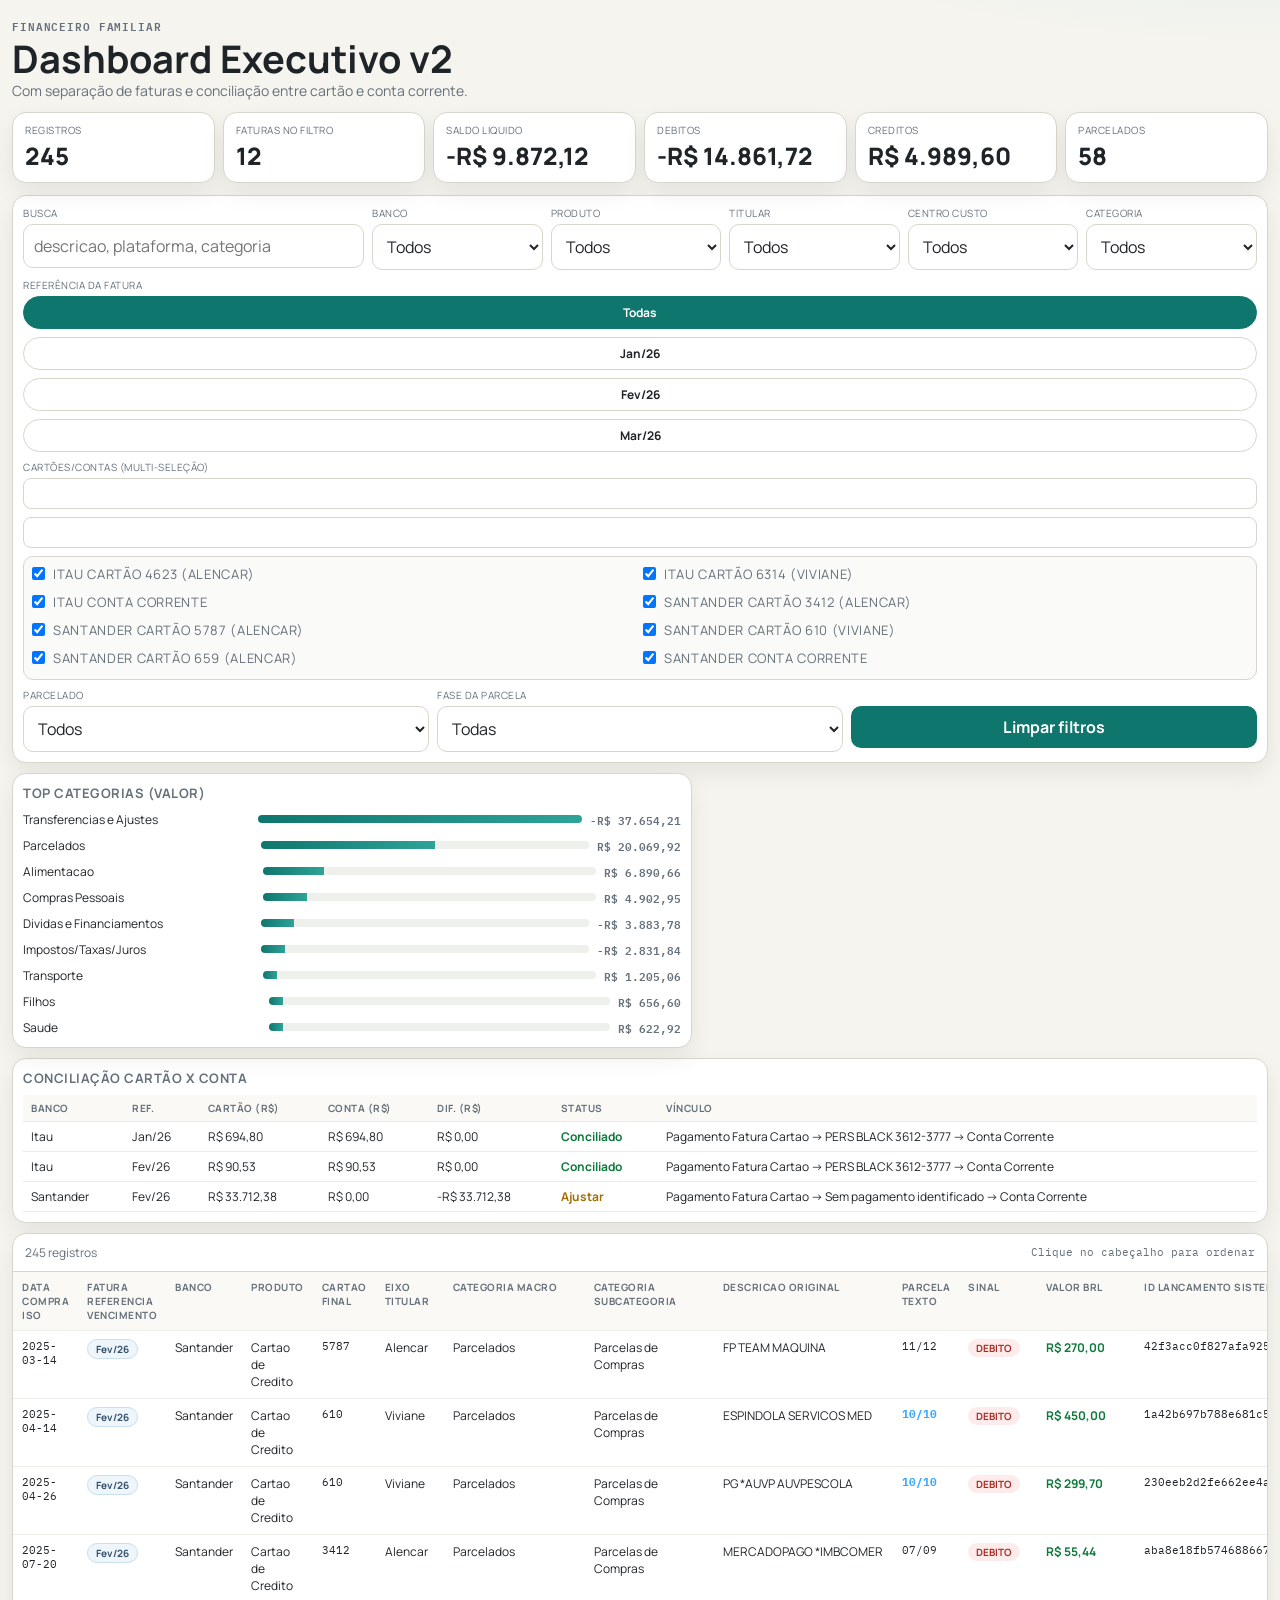
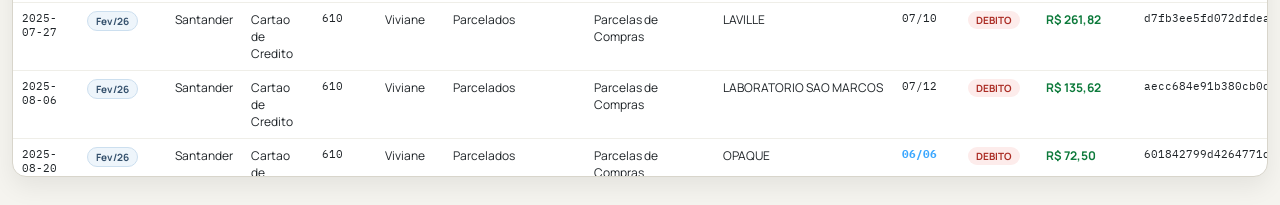
==== commit b1503d0a: "improve installment filters with phase selector" ====
--- a/index.html
+++ b/index.html
@@ -62,8 +62,9 @@
       <div id="card-options" class="card-options"></div>
     </div>
 
-    <div class="row" style="grid-template-columns:1fr 1fr;">
+    <div class="row" style="grid-template-columns:1fr 1fr 1fr;">
       <div><label>Parcelado</label><select id="parcelado"><option value="">Todos</option><option value="true">Sim</option><option value="false">Nao</option></select></div>
+      <div><label>Fase da parcela</label><select id="status_parcela"><option value="">Todas</option><option value="EM_ANDAMENTO">Em andamento</option><option value="ULTIMA">Última parcela</option><option value="INICIO">Início do parcelamento</option></select></div>
       <div><label>&nbsp;</label><button id="reset">Limpar filtros</button></div>
     </div>
   </section>
@@ -88,7 +89,7 @@
 
 const money = new Intl.NumberFormat('pt-BR', {style:'currency', currency:'BRL'});
 const byId = id => document.getElementById(id);
-const el = {q:byId('q'),banco:byId('banco'),produto:byId('produto'),titular:byId('titular'),cc:byId('cc'),macro:byId('macro'),parcelado:byId('parcelado'),chips:byId('fatref-chips'),cardOptions:byId('card-options'),cardsAll:byId('cards-all'),cardsNone:byId('cards-none'),reset:byId('reset'),kpis:byId('kpis'),barsMacro:byId('bars-macro'),recoList:byId('reco-list'),count:byId('count'),head:byId('head'),body:byId('body')};
+const el = {q:byId('q'),banco:byId('banco'),produto:byId('produto'),titular:byId('titular'),cc:byId('cc'),macro:byId('macro'),parcelado:byId('parcelado'),statusParcela:byId('status_parcela'),chips:byId('fatref-chips'),cardOptions:byId('card-options'),cardsAll:byId('cards-all'),cardsNone:byId('cards-none'),reset:byId('reset'),kpis:byId('kpis'),barsMacro:byId('bars-macro'),recoList:byId('reco-list'),count:byId('count'),head:byId('head'),body:byId('body')};
 
 let sortKey='data_compra_iso', sortDir='asc', selectedFatRef='';
 const selectedCards = new Set();
@@ -129,6 +130,11 @@
   if(el.macro.value && r.categoria_macro!==el.macro.value) return false;
   if(el.parcelado.value==='true' && String(r.eh_parcelado).toLowerCase()!=='true') return false;
   if(el.parcelado.value==='false' && String(r.eh_parcelado).toLowerCase()!=='false') return false;
+  const sp = String(r.status_parcela||'').toUpperCase();
+  const isParcelado = String(r.eh_parcelado).toLowerCase()==='true';
+  if(el.statusParcela.value==='EM_ANDAMENTO' && !(isParcelado && sp==='INTERMEDIARIA')) return false;
+  if(el.statusParcela.value==='ULTIMA' && !(isParcelado && (sp==='ULTIMA' || isLastInstallment(r.parcela_texto)))) return false;
+  if(el.statusParcela.value==='INICIO' && !(isParcelado && (sp==='INICIO' || /^0?1\/\d{2}$/.test(String(r.parcela_texto||''))))) return false;
   return true;
 }
 
@@ -237,7 +243,7 @@
   renderTable(rows);
 }
 
-function wire(){[el.q,el.banco,el.produto,el.titular,el.cc,el.macro,el.parcelado].forEach(x=>x.addEventListener('input',render));el.reset.onclick=()=>{el.q.value='';el.banco.value='';el.produto.value='';el.titular.value='';el.cc.value='';el.macro.value='';el.parcelado.value='';selectedFatRef='';buildFaturaChips();selectedCards.clear();buildCardOptions();sortKey='data_compra_iso';sortDir='asc';render();};}
+function wire(){[el.q,el.banco,el.produto,el.titular,el.cc,el.macro,el.parcelado,el.statusParcela].forEach(x=>x.addEventListener('input',render));el.reset.onclick=()=>{el.q.value='';el.banco.value='';el.produto.value='';el.titular.value='';el.cc.value='';el.macro.value='';el.parcelado.value='';el.statusParcela.value='';selectedFatRef='';buildFaturaChips();selectedCards.clear();buildCardOptions();sortKey='data_compra_iso';sortDir='asc';render();};}
 
 function init(){fill(el.banco,'banco');fill(el.produto,'produto');fill(el.titular,'eixo_titular');fill(el.cc,'eixo_centro_custo');fill(el.macro,'categoria_macro');buildFaturaChips();buildCardOptions();buildHead();wire();render();}
 init();
